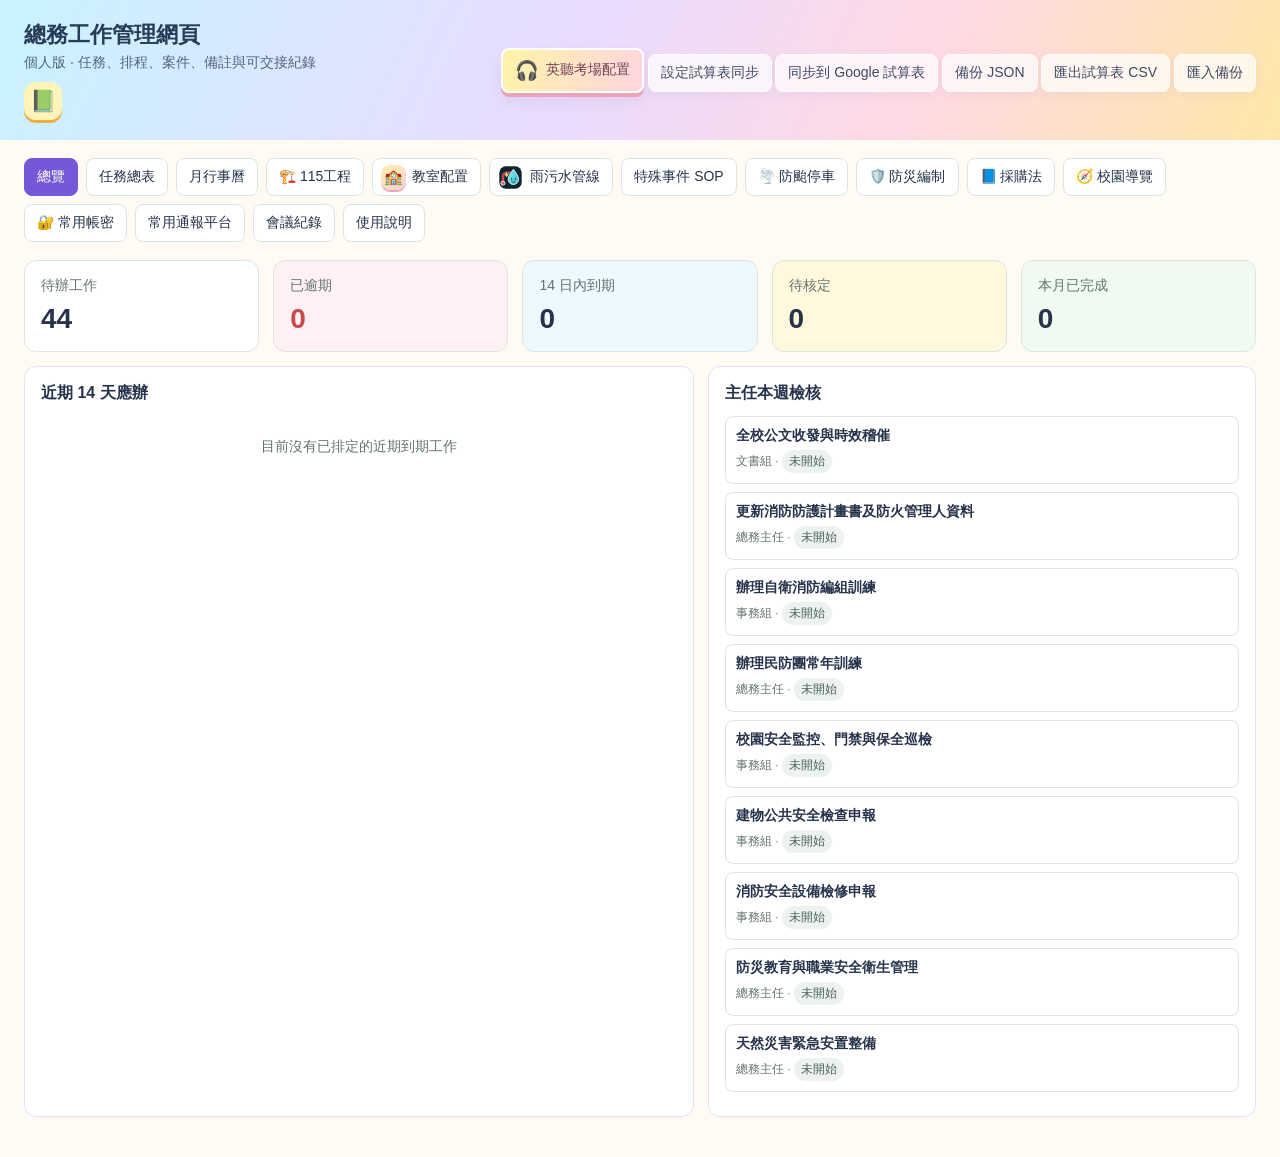
==== index.html @ 049ac720 "Add listening exam link to general affairs homepage" ====
<!doctype html>
<html lang="zh-Hant">
<head>
<meta charset="utf-8"><meta name="viewport" content="width=device-width,initial-scale=1">
<title>總務工作管理網頁</title>
<style>
:root{--ink:#17312f;--muted:#64736f;--line:#dce6e1;--paper:#f6f8f5;--card:#fff;--accent:#177d69;--accent2:#dff3eb;--red:#c84848;--amber:#b77516;--blue:#316f9d}*{box-sizing:border-box}body{margin:0;background:var(--paper);color:var(--ink);font-family:-apple-system,BlinkMacSystemFont,"Noto Sans TC","Microsoft JhengHei",sans-serif;font-size:14px}.top{background:#123b36;color:white;padding:20px max(24px,calc((100vw - 1420px)/2));display:flex;justify-content:space-between;gap:16px;align-items:center}.top h1{font-size:22px;margin:0 0 4px}.top p{margin:0;color:#b9d5ca}.sheet-link{display:inline-flex;align-items:center;justify-content:center;width:38px;height:38px;margin-top:10px;border-radius:12px;background:#dff3eb;color:#126a4e;font-size:21px;text-decoration:none;box-shadow:0 3px 0 #8fceb9;transition:transform .15s,background .15s}.sheet-link:hover{background:#fff;transform:translateY(-2px)}.sheet-link:focus-visible{outline:3px solid #ffbf69;outline-offset:3px}.tabs{max-width:1420px;margin:18px auto 0;padding:0 24px;display:flex;gap:8px;flex-wrap:wrap}.tab,.button{border:1px solid var(--line);background:white;border-radius:8px;padding:9px 12px;cursor:pointer;font:inherit;color:var(--ink)}.tab.active,.button.primary{background:var(--accent);border-color:var(--accent);color:#fff}.button.ghost{background:transparent;color:white;border-color:#7aa59a}.button.danger{color:var(--red)}main{max-width:1420px;margin:auto;padding:18px 24px 40px}.view{display:none}.view.active{display:block}.grid{display:grid;gap:14px}.metrics{grid-template-columns:repeat(5,1fr)}.metric,.panel{background:var(--card);border:1px solid var(--line);border-radius:12px;padding:16px}.metric b{font-size:28px;display:block;margin-top:8px}.muted{color:var(--muted)}.panel h2{font-size:16px;margin:0 0 12px}.two{grid-template-columns:1.1fr .9fr}.toolbar{display:flex;gap:8px;flex-wrap:wrap;margin-bottom:14px;align-items:center}.toolbar input,.toolbar select,input,select,textarea{font:inherit;border:1px solid #c8d6d0;border-radius:7px;padding:8px;background:white;color:var(--ink)}.toolbar input{min-width:220px}.toolbar .spacer{flex:1}table{width:100%;border-collapse:collapse;background:white;border:1px solid var(--line);border-radius:12px;overflow:hidden}th,td{padding:10px 9px;border-bottom:1px solid var(--line);text-align:left;vertical-align:top}th{background:#edf4f0;font-size:12px;color:#48615a;white-space:nowrap}tr:last-child td{border-bottom:0}tr:hover td{background:#fbfdfc}.click{cursor:pointer}.badge{display:inline-block;padding:3px 7px;border-radius:999px;font-size:12px;background:#edf2f0;color:#47605a;white-space:nowrap}.badge.red{background:#fdeaea;color:#a52d2d}.badge.amber{background:#fff0d7;color:#916010}.badge.green{background:#ddf4e9;color:#12674f}.badge.blue{background:#e4eff7;color:#28618b}.calendar{background:#fff;border:1px solid var(--line);border-radius:12px;overflow:hidden}.cal-head,.weekdays{display:grid;grid-template-columns:repeat(7,1fr)}.cal-head{padding:13px 16px;align-items:center;border-bottom:1px solid var(--line)}.cal-head strong{text-align:center;font-size:16px}.weekdays div{background:#edf4f0;padding:8px;text-align:center;font-size:12px;color:var(--muted)}.days{display:grid;grid-template-columns:repeat(7,1fr)}.day{min-height:112px;border-right:1px solid var(--line);border-bottom:1px solid var(--line);padding:7px}.day:nth-child(7n){border-right:0}.day.off{background:#fafcfb;color:#a5b1ad}.today .num{background:var(--accent);color:#fff}.num{width:24px;height:24px;display:inline-grid;place-items:center;border-radius:50%;font-size:12px}.event{font-size:11px;padding:3px 5px;background:#e4f4ef;border-left:3px solid var(--accent);border-radius:3px;margin-top:4px;white-space:nowrap;overflow:hidden;text-overflow:ellipsis;cursor:pointer}.event.range-middle{border-left:0;border-radius:0;margin-left:-7px;margin-right:-7px;padding-left:10px}.event.range-start{border-radius:6px 0 0 6px}.event.range-end{border-left:0;border-radius:0 6px 6px 0;margin-left:-7px;padding-left:10px}.event.range-single{border-radius:6px}.event.overdue{background:#fde9e9;border-color:var(--red)}.board{display:grid;grid-template-columns:repeat(4,1fr);gap:12px}.column{border:1px solid var(--line);background:#edf4f0;border-radius:12px;padding:10px;min-height:360px}.column h3{margin:2px 3px 10px;font-size:14px}.task-card{background:white;border:1px solid var(--line);border-radius:8px;padding:10px;margin:8px 0;cursor:pointer}.task-card b{display:block;margin-bottom:5px}.task-card small{color:var(--muted)}dialog{width:min(760px,calc(100vw - 30px));border:0;border-radius:14px;padding:0;box-shadow:0 24px 70px #123b3650}dialog::backdrop{background:#123b36}.dialog-head{padding:16px 20px;background:#123b36;color:white;display:flex;justify-content:space-between;align-items:center}.dialog-head h2{margin:0;font-size:18px}.dialog-body{padding:20px;max-height:78vh;overflow:auto}.form{display:grid;grid-template-columns:repeat(2,1fr);gap:12px}.form label{display:grid;gap:5px;color:#49625b;font-size:12px}.form label.full{grid-column:1/-1}.form textarea{min-height:72px;resize:vertical}.dialog-foot{padding:14px 20px;border-top:1px solid var(--line);display:flex;gap:8px;justify-content:flex-end}.notes{margin-top:12px}.note{border-left:3px solid var(--accent);padding:8px 10px;background:#f4faf7;margin:7px 0}.note time{font-size:11px;color:var(--muted);display:block;margin-top:3px}.empty{padding:22px;text-align:center;color:var(--muted)}.due{color:var(--red);font-weight:600}@media(max-width:900px){.metrics,.two,.board{grid-template-columns:1fr 1fr}.day{min-height:85px}.form{grid-template-columns:1fr}}@media(max-width:580px){.top{padding:16px}.metrics,.two,.board{grid-template-columns:1fr}main,.tabs{padding-left:12px;padding-right:12px}.day{min-height:66px;padding:4px}.event{font-size:9px}.toolbar input{min-width:120px}th:nth-child(3),td:nth-child(3),th:nth-child(6),td:nth-child(6){display:none}}
</style><style>
:root{--accent:#7558d8;--accent2:#ede8ff;--paper:#fffaf3;--ink:#26334b}.top{background:linear-gradient(110deg,#6b52c9,#ed6b85 58%,#ffae5d)}.tab.active,.button.primary{background:#7558d8;border-color:#7558d8}.sheet-link{background:#fff5bb;color:#9e5b00;box-shadow:0 3px 0 #f1ad44}.metric:nth-child(2){background:#fff0f3}.metric:nth-child(3){background:#edf8ff}.metric:nth-child(4){background:#fff8dd}.metric:nth-child(5){background:#effbf1}.panel{border-color:#e6ddff}.event.color-red{background:#ffe5e8;border-color:#e94f66}.event.color-blue{background:#e4f1ff;border-color:#3987d7}.event.color-green{background:#e3f8ec;border-color:#30a66a}.event.color-yellow{background:#fff5cc;border-color:#dfaa25}.platform-grid,.meeting-grid{display:grid;grid-template-columns:repeat(auto-fit,minmax(250px,1fr));gap:14px}.platform-card,.meeting-card{background:#fff;border:1px solid #e5ddfa;border-radius:14px;padding:15px;box-shadow:0 4px 12px #7458d818}.platform-card:nth-child(4n+2),.meeting-card:nth-child(4n+2){border-top:5px solid #ed6b85}.platform-card:nth-child(4n+3),.meeting-card:nth-child(4n+3){border-top:5px solid #4c9de0}.platform-card:nth-child(4n+4),.meeting-card:nth-child(4n+4){border-top:5px solid #f1ae43}.card-actions{display:flex;gap:7px;margin-top:12px}.card-actions button{padding:6px 9px}.platform-card a{color:#5d43bc;font-weight:600}
.project-summary{display:grid;grid-template-columns:repeat(3,1fr);gap:12px;margin-bottom:14px}.project-stat{background:#fff;border:1px solid #e5ddfa;border-radius:14px;padding:15px}.project-stat b{display:block;font-size:25px;margin-top:5px;color:#5d43bc}.project-grid{display:grid;grid-template-columns:repeat(2,minmax(0,1fr));gap:14px}.project-card{background:#fff;border:1px solid #e5ddfa;border-radius:16px;padding:18px;box-shadow:0 6px 18px #7458d816}.project-card.classroom{border-top:6px solid #7558d8}.project-card.windows{border-top:6px solid #4c9de0}.project-card h2{margin:8px 0 4px;font-size:21px}.project-meta{display:grid;grid-template-columns:repeat(2,1fr);gap:9px;margin:15px 0}.project-meta div{background:#f8f6fe;border-radius:10px;padding:10px}.project-meta small{display:block;color:var(--muted);margin-bottom:4px}.work-groups{display:grid;grid-template-columns:repeat(3,1fr);gap:9px}.work-group{border:1px solid #ebe5fa;border-radius:11px;padding:11px}.work-group h3{font-size:14px;margin:0 0 7px}.work-group ul{margin:0;padding-left:18px}.work-group li{line-height:1.55;margin:3px 0}.project-note{margin-top:13px;padding:10px 12px;border-radius:9px;background:#fff8dd;color:#69551c}.source-note{margin-top:14px;font-size:12px;color:var(--muted)}@media(max-width:1000px){.project-grid{grid-template-columns:1fr}.work-groups{grid-template-columns:repeat(2,1fr)}}@media(max-width:580px){.project-summary,.project-meta,.work-groups{grid-template-columns:1fr}}
</style><style>
.incident-hero{background:linear-gradient(135deg,#32246c,#7558d8 55%,#ed6b85);color:#fff;border-radius:18px;padding:22px;margin-bottom:16px;display:grid;grid-template-columns:1.3fr .7fr;gap:18px;box-shadow:0 12px 30px #5d43bc28}.incident-hero h2{font-size:25px;margin:7px 0}.incident-hero p{color:#f0ecff;line-height:1.7;margin:0}.hero-status{background:#ffffff18;border:1px solid #ffffff30;border-radius:14px;padding:15px}.hero-status b{font-size:18px;display:block;margin:5px 0 8px}.eyebrow{font-size:12px;font-weight:700;letter-spacing:.08em;color:#dfd7ff}.incident-layout{display:grid;grid-template-columns:minmax(0,1.5fr) minmax(270px,.5fr);gap:14px}.incident-card,.sop-card{background:#fff;border:1px solid #e5ddfa;border-radius:14px;padding:17px;box-shadow:0 4px 12px #7458d812}.incident-card h3,.sop-card h3{margin:0 0 10px;font-size:16px}.incident-card p,.incident-card li,.sop-card p,.sop-card li{line-height:1.7}.fact-note{background:#fff8dd;border-left:4px solid #f1ae43;padding:11px 13px;border-radius:8px;margin:12px 0}.timeline{position:relative;margin:10px 0 0;padding-left:38px}.timeline:before{content:"";position:absolute;left:15px;top:10px;bottom:14px;width:2px;background:#d9d0fb}.timeline-step{position:relative;padding:0 0 18px}.timeline-step:last-child{padding-bottom:0}.timeline-icon{position:absolute;left:-38px;top:0;width:31px;height:31px;border-radius:50%;display:grid;place-items:center;background:#ede8ff;border:2px solid #fff;box-shadow:0 0 0 2px #b8a8ed;font-size:15px}.timeline-step b{display:block;margin-bottom:3px}.timeline-step small{color:var(--muted);line-height:1.55;display:block}.sop-grid{display:grid;grid-template-columns:repeat(4,1fr);gap:10px}.sop-step{border:1px solid #e7e0fb;border-radius:12px;padding:13px;background:#fdfcff;min-height:150px}.sop-step .step-no{display:inline-grid;place-items:center;width:27px;height:27px;border-radius:9px;background:#7558d8;color:#fff;font-weight:700;margin-bottom:8px}.sop-step b{display:block;margin-bottom:6px}.sop-step p{font-size:12px;color:var(--muted);margin:0}.check-grid{display:grid;grid-template-columns:repeat(2,1fr);gap:8px 18px;padding:0;list-style:none}.check-grid li:before{content:"✓";display:inline-grid;place-items:center;width:20px;height:20px;margin-right:7px;border-radius:6px;background:#e3f8ec;color:#1c8752;font-weight:700}.incident-list{display:grid;gap:10px}.incident-item{border:1px solid #e7e0fb;border-radius:12px;padding:13px;background:#fff;cursor:pointer}.incident-item:hover{border-color:#9d8cdb;background:#fdfcff}.incident-item.active{border-color:#7558d8;box-shadow:0 0 0 2px #ede8ff}.incident-item b{display:block;margin-bottom:5px}.case-toolbar{display:flex;gap:8px;align-items:center;flex-wrap:wrap;margin-bottom:14px}.source-links a{color:#5d43bc}.phase-strip{display:grid;grid-template-columns:repeat(4,1fr);gap:8px;margin-top:11px}.phase{padding:10px;border-radius:10px;background:#f6f2ff;text-align:center;font-size:12px}.phase b{display:block;font-size:14px;color:#5d43bc;margin-bottom:3px}@media(max-width:1000px){.sop-grid{grid-template-columns:repeat(2,1fr)}.incident-layout,.incident-hero{grid-template-columns:1fr}}@media(max-width:580px){.sop-grid,.check-grid,.phase-strip{grid-template-columns:1fr}.incident-hero{padding:17px}.incident-hero h2{font-size:21px}}
.embed-shell{background:#fff;border:1px solid #e5ddfa;border-radius:16px;overflow:hidden;box-shadow:0 8px 24px #7458d816}.embed-head{display:flex;gap:14px;align-items:center;padding:15px 17px;border-bottom:1px solid #e9e3f8;background:linear-gradient(100deg,#f7f3ff,#fff9ef)}.embed-icon{width:44px;height:44px;display:grid;place-items:center;border-radius:13px;background:#7558d8;color:#fff;font-size:23px;flex:none}.embed-head h2{margin:0 0 3px;font-size:18px}.embed-head p{margin:0;color:var(--muted)}.embed-head .button{margin-left:auto;white-space:nowrap;text-decoration:none}.embed-frame{display:block;width:100%;height:calc(100vh - 235px);min-height:650px;border:0;background:#fff}@media(max-width:580px){.embed-head{align-items:flex-start;flex-wrap:wrap}.embed-head .button{margin-left:58px}.embed-frame{height:calc(100vh - 270px);min-height:560px}}
.vault-shell{max-width:1080px;margin:auto}.vault-lock{background:linear-gradient(135deg,#332566,#7558d8);color:#fff;border-radius:18px;padding:28px;display:grid;grid-template-columns:1fr minmax(280px,.65fr);gap:24px;align-items:center;box-shadow:0 14px 35px #4d369b32}.vault-lock h2{font-size:25px;margin:7px 0}.vault-lock p{color:#e9e3ff;line-height:1.7}.unlock-box{background:#fff;color:var(--ink);border-radius:14px;padding:18px}.unlock-box label{display:grid;gap:7px;font-size:12px;color:var(--muted)}.unlock-box input{font-size:18px;letter-spacing:.12em;width:100%}.unlock-box .button{width:100%;margin-top:10px}.vault-note{font-size:12px;margin:10px 0 0!important;color:#dcd4ff!important}.vault-toolbar{display:flex;gap:9px;align-items:center;flex-wrap:wrap;margin-bottom:14px}.vault-toolbar input,.vault-toolbar select{min-width:210px}.vault-grid{display:grid;grid-template-columns:repeat(2,minmax(0,1fr));gap:13px}.vault-card{background:#fff;border:1px solid #e5ddfa;border-radius:14px;padding:15px;box-shadow:0 4px 12px #7458d812}.vault-card h3{font-size:16px;margin:0 0 5px}.vault-card>a{color:#5d43bc;font-weight:600;text-decoration:none}.vault-account{margin-top:11px;padding:11px;border-radius:10px;background:#f8f6fe}.vault-account-label{font-size:11px;color:var(--muted);font-weight:700;margin-bottom:6px}.secret-row{display:grid;grid-template-columns:66px 1fr auto auto;gap:6px;align-items:center;margin-top:6px}.secret-row span{font-size:12px;color:var(--muted)}.secret-row input{min-width:0;width:100%;font-family:ui-monospace,SFMono-Regular,Menlo,monospace;background:#fff}.secret-row button{padding:7px 8px}.vault-card .note{margin:10px 0 0;font-size:12px}.vault-empty{grid-column:1/-1;padding:28px;text-align:center;color:var(--muted)}@media(max-width:760px){.vault-lock,.vault-grid{grid-template-columns:1fr}.secret-row{grid-template-columns:56px 1fr auto}.secret-row .copy-secret{grid-column:2/-1}.vault-toolbar input,.vault-toolbar select{min-width:0;flex:1}}
.top{background:linear-gradient(115deg,#c8f3ff,#eadcff 45%,#ffd9e3 72%,#ffe7a8);color:#283b57}.top p{color:#52647c}.button.ghost{background:#ffffffb8;color:#3e4964;border-color:#fff;box-shadow:0 3px 10px #8b7bb21a}.button.ghost:hover{background:#fff}.tab[data-view="typhoonParking"].active{background:linear-gradient(105deg,#24b8cb,#5bbf85,#ff9d5c);border-color:transparent;color:#fff;box-shadow:0 5px 14px #33a7a72b}.tab[data-view="disasterResponse"].active{background:linear-gradient(105deg,#ff7338,#d92f45);border-color:transparent;color:#fff;box-shadow:0 5px 14px #d92f4530}
.typhoon-page{--sky:#28b8d1;--mint:#55c790;--coral:#ff826b;--sun:#ffc95b;--violet:#9b82e8}.typhoon-hero{position:relative;overflow:hidden;background:linear-gradient(125deg,#dff8ff,#e8fff1 48%,#fff2c7);color:#29405d;border:1px solid #bfe7ee;border-radius:22px;padding:26px;display:grid;grid-template-columns:minmax(0,1.2fr) minmax(300px,.8fr);gap:20px;box-shadow:0 12px 28px #43a9bd1f}.typhoon-hero:after{content:"";position:absolute;width:190px;height:190px;border-radius:50%;right:-60px;top:-95px;background:#ffb4c66b}.typhoon-hero h2{font-size:28px;margin:7px 0;color:#24506c}.typhoon-hero p{line-height:1.75;margin:0;color:#4e6475}.typhoon-hero .eyebrow{color:#16889c}.deadline-box{position:relative;z-index:1;background:#fff;border:2px solid #fff;outline:1px solid #f6d276;border-radius:17px;padding:17px;box-shadow:0 8px 20px #e6a44024}.deadline-label{display:inline-block;background:#fff0b8;color:#9a6500;padding:4px 9px;border-radius:999px;font-size:12px;font-weight:800}.deadline-box strong{display:block;font-size:24px;margin:8px 0;color:#e75f4d}.deadline-box small{display:block;line-height:1.6;color:#657083}.typhoon-time-grid,.typhoon-resource-grid{display:grid;grid-template-columns:repeat(2,minmax(0,1fr));gap:13px;margin-top:14px}.typhoon-time,.typhoon-resource{background:#fff;border:1px solid #dce9ef;border-radius:16px;padding:17px;box-shadow:0 6px 16px #72839b14}.typhoon-time.open{background:linear-gradient(145deg,#e7faff,#f8feff);border-top:6px solid var(--sky)}.typhoon-time.urgent{background:linear-gradient(145deg,#fff2ed,#fffaf2);border-top:6px solid var(--coral)}.typhoon-time h3,.typhoon-resource h3{margin:0 0 7px;font-size:16px}.typhoon-time p,.typhoon-resource p{margin:0;color:#637083;line-height:1.68}.typhoon-time.open b{color:#087f97}.typhoon-time.urgent b{color:#cb503e}.typhoon-sop-card{margin-top:14px;border-color:#d7e8ee;background:linear-gradient(180deg,#fff,#fcfbff)}.typhoon-sop-grid{display:grid;grid-template-columns:repeat(5,minmax(0,1fr));gap:10px}.typhoon-step{border:1px solid #e1e8ed;border-radius:15px;padding:14px;min-height:192px;box-shadow:0 4px 12px #71879b0e}.typhoon-step:nth-child(1){background:#e9faff}.typhoon-step:nth-child(2){background:#eafff1}.typhoon-step:nth-child(3){background:#fff8d9}.typhoon-step:nth-child(4){background:#fff0f3}.typhoon-step:nth-child(5){background:#f2eeff}.typhoon-step .step-no{display:inline-grid;place-items:center;width:31px;height:31px;border-radius:10px;color:#fff;font-weight:800;margin-bottom:9px}.typhoon-step:nth-child(1) .step-no{background:var(--sky)}.typhoon-step:nth-child(2) .step-no{background:var(--mint)}.typhoon-step:nth-child(3) .step-no{background:#e4a62d}.typhoon-step:nth-child(4) .step-no{background:var(--coral)}.typhoon-step:nth-child(5) .step-no{background:var(--violet)}.typhoon-step b{display:block;margin-bottom:6px;color:#34435b}.typhoon-step p{font-size:12px;line-height:1.65;color:#687487;margin:0}.risk-callout{background:linear-gradient(100deg,#fff7cc,#fff0dc);border:1px solid #efd491;border-left:6px solid var(--sun);border-radius:14px;padding:15px 17px;line-height:1.7;margin-top:14px;color:#5d4e2e}.typhoon-resource:first-child{background:#eefaff;border-color:#c9e9f1}.typhoon-resource:last-child{background:#effcf4;border-color:#ccebd8}.typhoon-resource{display:flex;gap:13px;align-items:flex-start}.resource-icon{width:44px;height:44px;display:grid;place-items:center;border-radius:13px;background:#fff;font-size:23px;flex:none;box-shadow:0 3px 10px #6c87941a}.typhoon-resource a{display:inline-block;margin-top:10px;color:#167e8c;font-weight:800;text-decoration:none}.typhoon-resource:last-child a{color:#258153}.typhoon-resource a:hover{text-decoration:underline;transform:translateY(-1px)}@media(max-width:1100px){.typhoon-sop-grid{grid-template-columns:repeat(3,1fr)}.typhoon-hero{grid-template-columns:1fr}}@media(max-width:760px){.typhoon-sop-grid{grid-template-columns:repeat(2,1fr)}}@media(max-width:580px){.typhoon-time-grid,.typhoon-resource-grid,.typhoon-sop-grid{grid-template-columns:1fr}.typhoon-hero{padding:18px}.typhoon-hero h2{font-size:23px}.deadline-box strong{font-size:21px}.typhoon-step{min-height:0}}
</style><style>
.classroom-tab{display:inline-flex;align-items:center;gap:5px}.tab-icon{display:inline-grid;place-items:center;width:25px;height:25px;margin:-4px 1px -4px -4px;border-radius:9px;background:linear-gradient(145deg,#fff2a9,#ffc9dc);box-shadow:0 2px 0 #e9a9bc;font-size:15px}.tab.classroom-tab.active{background:linear-gradient(110deg,#6a59d8,#ec7290);border-color:transparent;color:#fff;box-shadow:0 5px 14px #9c5baf30}.classroom-head{background:linear-gradient(105deg,#eef3ff,#fff3f7 58%,#fff8d8)}.classroom-icon{position:relative;background:linear-gradient(145deg,#705edb,#ee7492);box-shadow:0 4px 0 #5b4ab9,0 8px 16px #7658d82b;font-size:24px;transform:rotate(-2deg)}.classroom-icon i{position:absolute;right:-5px;top:-7px;display:grid;place-items:center;width:18px;height:18px;border-radius:50%;background:#ffcf58;color:#e4516b;border:2px solid #fff;font-size:9px;font-style:normal}.classroom-open{background:linear-gradient(105deg,#705edb,#ee7492)!important;border:0!important}.classroom-shell{border-color:#ddcff8;box-shadow:0 10px 28px #7658d820}.pipeline-tab{display:inline-flex;align-items:center;gap:6px}.pipeline-tab img{width:25px;height:25px;margin:-4px 1px -4px -4px}.tab.pipeline-tab.active{background:linear-gradient(110deg,#163c4d,#34bac5 58%,#b94a56);border-color:transparent;color:#fff;box-shadow:0 5px 14px #23879535}.pipeline-shell{border-color:#a8dce1;box-shadow:0 10px 28px #257e8e20}.pipeline-head{background:linear-gradient(105deg,#e8fbfc,#f7fbff 58%,#fff0f2)}.pipeline-icon{background:#102430;padding:4px}.pipeline-icon img{display:block;width:100%;height:100%}.pipeline-open{background:linear-gradient(105deg,#1c8792,#b94a56)!important;border:0!important}
</style><style>
.listening-link{display:inline-flex;align-items:center;gap:7px;background:linear-gradient(105deg,#fff4a8,#ffd5df);color:#70405a;border:2px solid #fff;text-decoration:none;box-shadow:0 4px 0 #e9a5b6,0 8px 16px #9b759526;transition:transform .15s,box-shadow .15s}.listening-link:hover{transform:translateY(-2px);box-shadow:0 6px 0 #e9a5b6,0 11px 20px #9b75952e}.listening-link span{font-size:19px}
</style></head>
<body>
<header class="top"><div><h1>總務工作管理網頁</h1><p>個人版 · 任務、排程、案件、備註與可交接紀錄</p><a class="sheet-link" href="https://docs.google.com/spreadsheets/d/1DAQNZlOEwjr8OfYvhQ9pFFHYXQnb-mFBWY8OjrebS3k/edit?usp=sharing" target="_blank" rel="noopener noreferrer" title="開啟 Google 試算表記錄" aria-label="開啟 Google 試算表記錄">📗</a></div><div><a class="button listening-link" href="./english-listening-exam/" title="開啟英聽考場配置工作台"><span aria-hidden="true">🎧</span> 英聽考場配置</a> <button class="button ghost" id="gasSettings">設定試算表同步</button> <button class="button ghost" id="gasSync">同步到 Google 試算表</button> <button class="button ghost" id="exportJson">備份 JSON</button> <button class="button ghost" id="exportCsv">匯出試算表 CSV</button> <button class="button ghost" id="importBtn">匯入備份</button><input id="importFile" type="file" accept="application/json" hidden></div></header>
<nav class="tabs"><button class="tab active" data-view="dashboard">總覽</button><button class="tab" data-view="tasks">任務總表</button><button class="tab" data-view="calendar">月行事曆</button><button class="tab" data-view="projects">🏗️ 115工程</button><button class="tab classroom-tab" data-view="classroomMap"><span class="tab-icon" aria-hidden="true">🏫</span> 教室配置</button><button class="tab pipeline-tab" data-view="waterPipeline"><img src="./water-pipeline/logo.svg" alt="">雨污水管線</button><button class="tab" data-view="incidents">特殊事件 SOP</button><button class="tab" data-view="typhoonParking">🌪️ 防颱停車</button><button class="tab" data-view="disasterResponse">🛡️ 防災編制</button><button class="tab" data-view="procurementLaw">📘 採購法</button><button class="tab" data-view="campusTour">🧭 校園導覽</button><button class="tab" data-view="vault">🔐 常用帳密</button><button class="tab" data-view="platforms">常用通報平台</button><button class="tab" data-view="meetings">會議紀錄</button><button class="tab" data-view="guide">使用說明</button></nav>
<main>
<section class="view active" id="dashboard"><div class="grid metrics" id="metrics"></div><div class="grid two" style="margin-top:14px"><article class="panel"><h2>近期 14 天應辦</h2><div id="upcoming"></div></article><article class="panel"><h2>主任本週檢核</h2><div id="weeklyCheck"></div></article></div></section>
<section class="view" id="tasks"><div class="toolbar"><input id="search" placeholder="搜尋任務、備註或主責人"><select id="categoryFilter"></select><select id="statusFilter"></select><select id="ownerFilter"></select><span class="spacer"></span><button class="button primary" id="newTask">＋ 新增工作</button></div><div style="overflow:auto"><table><thead><tr><th>工作／案件</th><th>類別</th><th>主責</th><th>期限</th><th>狀態</th><th>頻率</th><th>風險／備註</th></tr></thead><tbody id="taskRows"></tbody></table></div></section>
<section class="view" id="calendar"><div class="toolbar"><button class="button" id="prevMonth">←</button><strong id="monthTitle"></strong><button class="button" id="nextMonth">→</button><span class="spacer"></span><button class="button" id="todayMonth">本月</button></div><div class="calendar"><div class="weekdays"><div>日</div><div>一</div><div>二</div><div>三</div><div>四</div><div>五</div><div>六</div></div><div class="days" id="calendarDays"></div></div></section>
<section class="view" id="projects">
  <div class="case-toolbar"><div><h2 style="margin:0">115年度教室改善工程</h2><span class="muted">普通教室環境改善與教室門窗改善工程之期程、範圍、工項及經費摘要。</span></div><span class="spacer"></span><span class="badge amber">資料更新：115年8月20日</span></div>
  <div class="project-summary">
    <div class="project-stat"><span class="muted">兩案總經費</span><b>13,850,531 元</b></div>
    <div class="project-stat"><span class="muted">普通教室改善</span><b>26 間</b><small>高一、高二各13間</small></div>
    <div class="project-stat"><span class="muted">門窗改善範圍</span><b>3 棟</b><small>立志、向陽、勤學樓</small></div>
  </div>
  <div class="project-grid">
    <article class="project-card classroom">
      <span class="badge amber">施工中</span><h2>普通教室環境改善工程</h2><p class="muted">改善收納、教室壁面與學習環境，預計115年10月14日完工。</p>
      <div class="project-meta"><div><small>施作年級／棟別</small><b>高一立志樓13間<br>高二向陽樓13間</b></div><div><small>核定總經費</small><b>9,350,531 元</b></div><div><small>經費核定</small><b>115年5月6日</b></div><div><small>預計完工</small><b>115年10月14日</b></div></div>
      <div class="work-groups">
        <div class="work-group"><h3>🧹 拆除／移除</h3><ul><li>原有BYOD鐵櫃</li><li>前方右側舊置物櫃</li><li>木製布面布告欄</li><li>桶餐區舊式木桌</li></ul></div>
        <div class="work-group"><h3>✨ 更新／新設</h3><ul><li>前後方置物櫃</li><li>加大掃具櫃及通風櫃門</li><li>可上鎖手機／物品抽屜櫃</li><li>磁吸式黑板</li><li>窗邊桶餐桌</li><li>防焰遮光窗簾</li></ul></div>
        <div class="work-group"><h3>🛠️ 修繕／整理</h3><ul><li>教室全室粉刷</li><li>牆面裂縫修補</li><li>滲水及壁癌修繕</li><li>牆面線路整理</li></ul></div>
      </div>
      <div class="project-note"><b>經費組成：</b>施工費8,644,010元、委託技術服務費533,641元、工程管理費172,880元。</div>
    </article>
    <article class="project-card windows">
      <span class="badge amber">施工中</span><h2>教室門窗改善工程</h2><p class="muted">辦理教室門窗拆除與更新，預計115年8月30日完工。</p>
      <div class="project-meta"><div><small>施作棟別</small><b>立志樓、向陽樓、勤學樓</b></div><div><small>工程總預算</small><b>4,500,000 元</b></div><div><small>預定開工</small><b>115年7月13日</b></div><div><small>預計完工</small><b>115年8月30日</b></div></div>
      <div class="work-groups">
        <div class="work-group"><h3>🧹 拆除工程</h3><ul><li>既有老舊教室門窗</li><li>相關拆除及廢棄物清運</li><li>施工區域假設及安全防護</li></ul></div>
        <div class="work-group"><h3>🚪 門窗更新</h3><ul><li>更新教室門窗</li><li>門把採水平式無障礙設計</li><li>每樘新門提供3把鑰匙</li><li>備品：不鏽鋼水平把手附鎖20組</li></ul></div>
        <div class="work-group"><h3>📅 分區順序</h3><ul><li>原規劃：立志樓</li><li>其次：向陽樓</li><li>最後：勤學樓</li><li>配合上課使用彈性調整</li></ul></div>
      </div>
      <div class="project-note"><b>經費組成：</b>直接工程費4,144,669元、空污費10,455元、工程管理費83,103元、委託設計監造費261,773元。</div>
    </article>
  </div>
  <p class="source-note">資料依普通教室環境改善申請書及核定函、教室門窗施工預算書、115年6月15日施工前協調會紀錄，以及115年8月19日開學工程說明整理。實際進度如有變更，應以最新施工會議及履約紀錄為準。</p>
</section>
<section class="view" id="incidents">
  <div class="case-toolbar"><div><h2 style="margin:0">特殊事件紀錄與處理 SOP</h2><span class="muted">把臨時事件的事實、處置、結果、證據與後續改善留成可交接的校務記憶。</span></div><span class="spacer"></span><button class="button primary" id="newIncident">＋ 新增事件紀錄</button></div>
  <div class="incident-hero"><div><span class="eyebrow">本次重點案例 · 風災／高壓供電</span><h2>白海豚風災後校園停電處理</h2><p>緊急處置已恢復校園供電；短期修復與長期改善分開管理，後續以高壓設備整體更新、設備交期及跨年度經費安排為主軸。</p></div><div class="hero-status"><span>目前狀態</span><b>🟢 已復電 · 🟠 汰換案規劃中</b><small>紀錄依錄音整理；實際發生日期、時間、故障點與廠商資料，應依簽辦、工作報告及檢測紀錄補正。</small></div></div>
  <div class="incident-layout"><div id="incidentDetail"></div><aside><article class="incident-card"><h3>📚 案例庫</h3><div class="incident-list" id="incidentList"></div></article><article class="incident-card" style="margin-top:14px"><h3>🧭 紀錄原則</h3><ol style="padding-left:20px;margin-bottom:0"><li>只寫可由紀錄或佐證確認的事實。</li><li>每一步都留下時間、人員、決定與結果。</li><li>緊急復原與永久改善分開追蹤。</li><li>結案前補齊圖說、照片、檢測、聯繫及驗收資料。</li></ol></article></aside></div>
  <article class="sop-card" style="margin-top:14px"><h3>⚡ 臨時事件通用處理 SOP</h3><p class="muted">高壓設備僅能由合格專業人員操作；現場安全與人員管制優先於復電速度。</p><div class="sop-grid">
    <div class="sop-step"><span class="step-no">1</span><b>🚨 接報與安全隔離</b><p>記錄時間、通報人、影響範圍；封鎖危險區、禁止自行碰觸設備，必要時啟動疏散與校安通報。</p></div>
    <div class="sop-step"><span class="step-no">2</span><b>📣 啟動指揮與通知</b><p>由單一窗口統籌，通知校長、總務處、電氣負責人、維護廠商；涉及外線或送電時聯繫臺電。</p></div>
    <div class="sop-step"><span class="step-no">3</span><b>🔎 專業檢測與判斷</b><p>確認故障區段、可能原因及可否局部隔離；保存量測值、警報、照片、單線圖與專業判斷。</p></div>
    <div class="sop-step"><span class="step-no">4</span><b>🛠️ 緊急處置</b><p>由合格人員執行隔離、搶修或替代供電；記錄操作順序、使用材料、風險與核准決定。</p></div>
    <div class="sop-step"><span class="step-no">5</span><b>✅ 復電驗證</b><p>分區送電並確認電壓、負載、異音、異味及設備溫度；通知各單位確認關鍵設備恢復。</p></div>
    <div class="sop-step"><span class="step-no">6</span><b>🧾 行政與採購</b><p>補齊緊急處理依據、估價、簽辦與核銷；永久改善案確認採購屬性、規格、工期與決標方式。</p></div>
    <div class="sop-step"><span class="step-no">7</span><b>📂 結果與證據歸檔</b><p>記錄停電及復電時間、影響、處置結果、費用、廠商、照片、測試報告、會議決議及對外說明。</p></div>
    <div class="sop-step"><span class="step-no">8</span><b>🔁 改善與追蹤結案</b><p>建立永久改善任務、期限與主責；更新單線圖、設備清冊、聯絡網及本 SOP，驗收後才正式結案。</p></div>
  </div></article>
  <article class="sop-card" style="margin-top:14px"><h3>📎 每案必留資料</h3><ul class="check-grid"><li>接報、停電與復電時間</li><li>影響區域與教學／行政影響</li><li>現場安全管制及通報對象</li><li>檢測數值、故障判斷與照片</li><li>每次處置的執行人與核准人</li><li>廠商聯繫、估價、工單及費用</li><li>復電測試與使用單位確認</li><li>後續改善案、期限及結案證據</li></ul></article>
</section>
<section class="view typhoon-page" id="typhoonParking">
  <div class="typhoon-hero"><div><span class="eyebrow">☀️ 臺北市校園防颱作業</span><h2>🌪️ 颱風期間校園開放停車 SOP</h2><p>依「臺北市各級學校颱風來襲期間校園開放停車注意事項」整理，供校內事前準備、車輛登記、巡查、離場查核與逾時處理使用。</p></div><div class="deadline-box"><span class="deadline-label">車主最重要提醒</span><strong>平日 07:00／假日 08:00 前取車</strong><small>應於恢復上班上課日上午 7 時前駛離；如逢假日延至上午 8 時。逾時未駛離者，學校得依規定通報強制拖吊。</small></div></div>
  <div class="typhoon-time-grid"><article class="typhoon-time open"><h3>🟢 校園開放時點</h3><p>自臺北市發布<b>停止上班上課</b>起；或學校停止上課期間，自本市疏散（水）門開始關閉<b>一小時前</b>起開放。實際時間、地點及動線依學校現場公告。</p></article><article class="typhoon-time urgent"><h3>🔴 停放截止與逾時</h3><p>開放至<b>恢復上班上課日上午 7 時</b>止（如逢假日延至上午 8 時）。車主應在期限前駛離；逾時未履行者，通報臺北市政府警察局交通警察大隊強制拖吊。</p></article></div>
  <article class="sop-card typhoon-sop-card"><h3>🧭 校方五階段作業流程</h3><p class="muted">開放前完成分工與場地準備，開放期間依登記表管理，結束時完成離場查核。</p><div class="typhoon-sop-grid">
    <div class="typhoon-step"><span class="step-no">1</span><b>📋 開放前準備</b><p>確認開放時間、停放區域與車位；規劃進出動線、指引及校門標示。預防停電，電動門預先開放，並安排警衛或保全巡邏。</p></div>
    <div class="typhoon-step"><span class="step-no">2</span><b>🚗 進場引導與登記</b><p>引導車輛依動線進入指定位置。登記車主姓名、電話、緊急聯絡人、車牌、車種與顏色、進場時間，確認電話可即時接聽。</p></div>
    <div class="typhoon-step"><span class="step-no">3</span><b>🛡️ 開放期間管理</b><p>警衛或保全依分工巡邏，維持校門、消防與緊急通道暢通。遇緊急情況，依登記資料聯絡車主或可代為移車者。</p></div>
    <div class="typhoon-step"><span class="step-no">4</span><b>🕑 取車與離場查核</b><p>再次提醒車主於平日 7 時、假日 8 時前離場。車輛駛離時，登記實際離場時間，並由校方人員於查核欄註記時間及姓名。</p></div>
    <div class="typhoon-step"><span class="step-no">5</span><b>🚛 結束與逾時處理</b><p>清點未離場車輛，先依登記資料聯絡；逾時未駛離者，依規定通報交通警察大隊強制拖吊。完成場地復原、門禁恢復與記錄彙整。</p></div>
  </div></article>
  <div class="risk-callout"><b>⚠️ 停車人請注意：</b>學校僅提供停車場地，車主應自行評估颱風、停電、掉落物及低漥淹水等風險。如有車輛損毀或因低漥淹水受損，學校不負車輛保管或毀損責任；請留下可即時聯絡的電話並保持暢通。</div>
  <div class="typhoon-resource-grid"><article class="typhoon-resource"><span class="resource-icon">📄</span><div><h3>法源及作業依據</h3><p>臺北市各級學校颱風來襲期間校園開放停車注意事項（PDF）</p><a href="https://www-ws.gov.taipei/Download.ashx?u=LzAwMS9VcGxvYWQvMzQyL3JlbGZpbGUvMzY5NjcvNzA3ODQxNi9kZTU0NzI4My0zNjA1LTQ5ZWEtODQ0NC0wM2IyNzU0OWJkYTUucGRm&amp;n=6Ie65YyX5biC5ZCE57Sa5a245qCh6aKx6aKo5L6G6KWy5pyf6ZaT5qCh5ZyS6ZaL5pS%2B5YGc6LuK5rOo5oSP5LqL6aCFLnBkZg%3D%3D&amp;icon=.pdf" target="_blank" rel="noopener noreferrer">開啟臺北市原始文件 ↗</a></div></article><article class="typhoon-resource"><span class="resource-icon">📝</span><div><h3>車主聯絡登記表</h3><p>颱風期間校園開放停車－車主聯絡登記表（DOCX／Google 文件）</p><a href="https://docs.google.com/document/d/1WFEv5zVfjurTNfjn9K_CIIuCpkndWvmD/edit?usp=sharing&amp;ouid=104546515696060670125&amp;rtpof=true&amp;sd=true" target="_blank" rel="noopener noreferrer">開啟、列印或下載登記表 ↗</a></div></article></div>
</section>
<section class="view" id="disasterResponse"><div class="embed-shell"><div class="embed-head"><span class="embed-icon" style="background:linear-gradient(135deg,#ff7338,#d92f45)">🛡️</span><div><h2>陽明高中 115學年度防災應變任務查詢</h2><p>快速查詢防災編組、人員任務與應變分工，供平時整備及災害應變使用。</p></div><a class="button primary" href="https://btosichen.github.io/yamsh-disaster-response/" target="_blank" rel="noopener noreferrer">另開完整頁面 ↗</a></div><iframe class="embed-frame" src="https://btosichen.github.io/yamsh-disaster-response/" title="陽明高中115學年度防災應變任務查詢" loading="lazy" referrerpolicy="strict-origin-when-cross-origin"></iframe></div></section>
<section class="view" id="procurementLaw"><div class="embed-shell"><div class="embed-head"><span class="embed-icon">📘</span><div><h2>初級採購法自學闖關站</h2><p>在總務工作日誌內直接查閱採購法重點、筆記與練習。</p></div><a class="button primary" href="https://btosichen.github.io/code_artifact_2026/code_artifact_2026.html" target="_blank" rel="noopener">另開完整頁面 ↗</a></div><iframe class="embed-frame" src="https://btosichen.github.io/code_artifact_2026/code_artifact_2026.html" title="初級採購法自學闖關站" loading="lazy" referrerpolicy="strict-origin-when-cross-origin"></iframe></div></section>
<section class="view" id="campusTour"><div class="embed-shell"><div class="embed-head"><span class="embed-icon">🧭</span><div><h2>YM Campus GO｜陽明智慧校園導覽</h2><p>在總務工作日誌內快速開啟校園空間與路線導覽。</p></div><a class="button primary" href="https://btosichen.github.io/ym-campus-go/" target="_blank" rel="noopener">另開完整頁面 ↗</a></div><iframe class="embed-frame" src="https://btosichen.github.io/ym-campus-go/" title="陽明智慧校園導覽" loading="lazy" referrerpolicy="strict-origin-when-cross-origin" allow="geolocation"></iframe></div></section>
<section class="view" id="classroomMap"><div class="embed-shell classroom-shell"><div class="embed-head classroom-head"><span class="embed-icon classroom-icon" aria-hidden="true">🏫<i>♥</i></span><div><h2>陽明高中教室配置平台</h2><p>依樓層查看班級左右位置，並編輯年度教室、人數、桌椅與工程狀態。</p></div><a class="button primary classroom-open" href="./classroom-map/" target="_blank" rel="noopener">另開完整頁面 ↗</a></div><iframe class="embed-frame" src="./classroom-map/" title="陽明高中教室配置平台" loading="lazy"></iframe></div></section>
<section class="view" id="waterPipeline"><div class="embed-shell pipeline-shell"><div class="embed-head pipeline-head"><span class="embed-icon pipeline-icon" aria-hidden="true"><img src="./water-pipeline/logo.svg" alt=""></span><div><h2>陽明高中雨污水管線查詢</h2><p>放大、拖曳並分層檢視校區污水與雨水管線，供總務查修定位使用。</p></div><a class="button primary pipeline-open" href="./water-pipeline/" target="_blank" rel="noopener">另開完整頁面 ↗</a></div><iframe class="embed-frame" src="./water-pipeline/" title="陽明高中雨污水管線查詢" loading="lazy"></iframe></div></section>
<section class="view" id="vault"><div class="vault-shell"><div id="vaultLocked" class="vault-lock"><div><span class="eyebrow">Encrypted credential vault</span><h2>🔐 總務常用帳密</h2><p>帳密資料以 AES‑GCM 加密保存。解鎖與解密只在目前這台裝置的瀏覽器內完成，不會把管理密碼送到其他網站。</p><p class="vault-note">離開座位前請按「立即鎖定」。解鎖後 5 分鐘會自動鎖定。</p></div><form class="unlock-box" id="vaultUnlockForm"><label>管理密碼<input id="vaultPassword" type="password" inputmode="numeric" autocomplete="current-password" required aria-describedby="vaultError"></label><button class="button primary" type="submit">解鎖帳密</button><p id="vaultError" class="due" role="alert" aria-live="polite"></p></form></div><div id="vaultUnlocked" hidden><div class="vault-toolbar"><input id="vaultSearch" placeholder="搜尋系統、帳號或備註" aria-label="搜尋常用帳密"><select id="vaultCategory" aria-label="依類別篩選"><option value="">全部類別</option></select><span class="spacer"></span><span class="muted" id="vaultCount"></span><button class="button danger" id="vaultLock" type="button">🔒 立即鎖定</button></div><div class="vault-grid" id="vaultList"></div></div></div></section>
<section class="view" id="platforms"><div class="toolbar"><div><h2 style="margin:0">常用通報平台</h2><span class="muted">保存平台網址、用途、申報期限與帳號提醒。</span></div><span class="spacer"></span><button class="button primary" id="newPlatform">＋ 新增平台</button></div><div class="platform-grid" id="platformList"></div></section>
<section class="view" id="meetings"><div class="toolbar"><div><h2 style="margin:0">會議紀錄</h2><span class="muted">記錄決議、待辦及相關文件連結，便於日後追蹤。</span></div><span class="spacer"></span><button class="button primary" id="newMeeting">＋ 新增會議紀錄</button></div><div class="meeting-grid" id="meetingList"></div></section>
<section class="view" id="guide"><article class="panel"><h2>建議使用方式</h2><ol><li>先在「任務總表」檢查內建工作，刪除不適用項目，為每項補上主責人與實際期限。</li><li>每天看總覽的紅黃燈；每週利用「主任本週檢核」開處務會議。</li><li>採購、工程或修繕案件應建立成獨立任務，並在備註留下簽辦、廠商、會議與驗收的日期紀錄。</li><li>臨時停電、災害、設備故障或重大陳情，請在「特殊事件 SOP」建立一案，依八階段流程逐步補齊事實、處置、結果與證據。</li><li>每月底按「匯出試算表 CSV」；每次重大調整前按「備份 JSON」。JSON 備份會一併保存特殊事件紀錄。</li></ol><p class="muted">本版本將資料保存在此瀏覽器。清除瀏覽器資料前請先備份 JSON。Google 試算表即時同步需另行設定 Apps Script 授權，適合在工作流程穩定後再加入。</p></article></section>
</main>
<dialog id="taskDialog"><div class="dialog-head"><h2 id="dialogTitle">新增工作</h2><button class="button" id="closeDialog">關閉</button></div><form id="taskForm"><div class="dialog-body"><input type="hidden" id="taskId"><div class="form"><label class="full">工作名稱*<input id="title" required></label><label>工作類別<select id="category"></select></label><label>主責人<input id="owner" placeholder="例如：總務主任／事務組"></label><label>開始日<input id="startDate" type="date"></label><label>應辦／截止日<input id="dueDate" type="date"></label><label>狀態<select id="status"></select></label><label>頻率<select id="frequency"></select></label><label>行事曆色帶<select id="calendarColor"><option value="green">綠色</option><option value="blue">藍色</option><option value="yellow">黃色</option><option value="red">紅色</option></select></label><label>優先度<select id="priority"><option>一般</option><option>高</option><option>緊急</option></select></label><label class="full">法規／依據<input id="basis" placeholder="例如：校內 SOP、採購法、消防防護計畫"></label><label class="full">說明／風險提醒<textarea id="description"></textarea></label><label class="full">佐證文件連結<input id="evidence" placeholder="Google Drive、雲端硬碟或校內系統連結"></label></div><div class="notes"><h3>處理紀錄與加註</h3><div id="notesList"></div><div class="toolbar"><input id="newNote" placeholder="新增處理紀錄、交辦事項或提醒…"><button class="button" type="button" id="addNote">加註</button></div></div></div><div class="dialog-foot"><button class="button danger" type="button" id="deleteTask">刪除</button><button class="button primary" type="submit">儲存工作</button></div></form></dialog>
<dialog id="incidentDialog"><div class="dialog-head"><h2 id="incidentDialogTitle">新增特殊事件</h2><button class="button" id="closeIncidentDialog">關閉</button></div><form id="incidentForm"><div class="dialog-body"><input type="hidden" id="incidentId"><div class="form"><label class="full">事件名稱*<input id="incidentTitle" required placeholder="例如：豪雨造成地下室積水"></label><label>事件類型<input id="incidentType" placeholder="停電／災害／設備故障"></label><label>發生日期<input id="incidentDate" type="date"></label><label>主責窗口<input id="incidentOwner" placeholder="總務主任／事務組"></label><label>目前狀態<select id="incidentStatus"><option>處理中</option><option>已恢復待改善</option><option>已結案</option></select></label><label class="full">事件與影響<textarea id="incidentSummary" required placeholder="發生什麼事、影響哪些區域與業務"></textarea></label><label class="full">處理過程<textarea id="incidentProcess" placeholder="依時間順序，每行寫一個步驟"></textarea></label><label class="full">處理結果<textarea id="incidentResult" placeholder="已恢復事項、仍待改善事項"></textarea></label><label class="full">後續追蹤<textarea id="incidentFollowup" placeholder="工作、期限、主責、預算或採購安排"></textarea></label><label class="full">佐證連結<input id="incidentEvidence" placeholder="照片、工作報告、估價、會議紀錄或雲端資料夾"></label></div></div><div class="dialog-foot"><button class="button danger" type="button" id="deleteIncident">刪除</button><button class="button primary" type="submit">儲存事件</button></div></form></dialog>
<script>
const KEY='ga-task-manager-v1'; const cats=['主任督導與內控','文書、檔案、印信','校園安全、防災、職安','採購、工程、修繕、驗收','財產、物品、宿舍、場地、車輛','出納與付款','環境、節能、綠美化','人員與活動支援']; const statuses=['未開始','進行中','待核定','已完成']; const freqs=['一次性','每日','每週','每月','每學期','每年'];
const seed=[
['與各處室研商校務發展計畫','主任督導與內控','總務主任','每年'],['研擬總務工作年度計畫','主任督導與內控','總務主任','每年'],['修訂總務章則與標準作業流程','主任督導與內控','總務主任','每年'],['主持處務、工友校警及勞資會議','主任督導與內控','總務主任','每月'],['執行總務處內部控制檢核','主任督導與內控','總務主任','每學期'],['彙整次年資本門工程與設備概算','主任督導與內控','總務主任','每年'],
['全校公文收發與時效稽催','文書、檔案、印信','文書組','每週'],['檢視各單位歸檔、保存年限與存廢登錄','文書、檔案、印信','文書組','每學期'],['檔案銷毀與現行檔案目錄彙送','文書、檔案、印信','文書組','每學期'],['典守與申報學校印信','文書、檔案、印信','文書組','每月'],['彙整校務會議、行政會報紀錄及大事紀','文書、檔案、印信','文書組','每月'],
['更新消防防護計畫書及防火管理人資料','校園安全、防災、職安','總務主任','每年'],['辦理自衛消防編組訓練','校園安全、防災、職安','事務組','每學期'],['辦理民防團常年訓練','校園安全、防災、職安','總務主任','每年'],['校園安全監控、門禁與保全巡檢','校園安全、防災、職安','事務組','每月'],['建物公共安全檢查申報','校園安全、防災、職安','事務組','每年'],['消防安全設備檢修申報','校園安全、防災、職安','事務組','每年'],['防災教育與職業安全衛生管理','校園安全、防災、職安','總務主任','每學期'],['天然災害緊急安置整備','校園安全、防災、職安','總務主任','每年'],
['採購案件分類、金額與招標方式審核','採購、工程、修繕、驗收','總務主任','一次性'],['招標文件與公告內容自我檢核','採購、工程、修繕、驗收','採購承辦','一次性'],['開標、審標、決標及公告期限追蹤','採購、工程、修繕、驗收','採購承辦','一次性'],['採購契約、履約文件及付款資料歸檔','採購、工程、修繕、驗收','採購承辦','一次性'],['工程施工進度、工安與工務會議','採購、工程、修繕、驗收','事務組','每週'],['工程材料檢驗、施工日誌及監工紀錄檢核','採購、工程、修繕、驗收','事務組','每週'],['修繕登記、派工與預算執行情形','採購、工程、修繕、驗收','事務組','每月'],['工程／採購驗收、複驗與結案','採購、工程、修繕、驗收','採購承辦','一次性'],
['非消耗品登記、領用與每月庫存盤點','財產、物品、宿舍、場地、車輛','事務組','每月'],['財產帳與會計核帳及增減表','財產、物品、宿舍、場地、車輛','事務組','每月'],['財產盤點、責任簽認、報廢或變賣','財產、物品、宿舍、場地、車輛','事務組','每年'],['宿舍借用、設備檢修與表冊','財產、物品、宿舍、場地、車輛','事務組','每月'],['場地開放借用、保證金與租金入帳','財產、物品、宿舍、場地、車輛','事務組','每週'],['車輛調派、油料、保養與維修紀錄','財產、物品、宿舍、場地、車輛','事務組','每月'],['鑰匙、冷氣、飲水及用水設備管理','財產、物品、宿舍、場地、車輛','事務組','每月'],
['現金、票據及有價證券保管檢核','出納與付款','出納組','每月'],['廠商付款及傳票收付款作業','出納與付款','出納組','每週'],['代收代辦、保管款調節及收入月報','出納與付款','出納組','每月'],['薪資、退休金與所得稅扣繳申報','出納與付款','出納組','每月'],
['校園環境、廁所、排水與大宗垃圾巡檢','環境、節能、綠美化','事務組','每週'],['校園綠美化、修剪枝條及危株處理','環境、節能、綠美化','事務組','每月'],['水電與能源使用檢討、節能宣導','環境、節能、綠美化','事務組','每月'],['工友職掌、差勤、訓練與考核','人員與活動支援','事務組','每學期'],['校警、技工、工友及約僱人員勞健保協助','人員與活動支援','事務組','每月'],['校內活動、集會會場與交通支援','人員與活動支援','事務組','一次性']];
const today=()=>new Date().toISOString().slice(0,10);const esc=s=>String(s||'').replace(/[&<>"']/g,x=>({'&':'&amp;','<':'&lt;','>':'&gt;','"':'&quot;',"'":'&#39;'}[x]));const id=()=>crypto.randomUUID?crypto.randomUUID():Date.now()+Math.random();
const dolphinCase={id:'case-white-dolphin-outage',title:'白海豚風災後校園停電處理',type:'風災／高壓供電',date:'',owner:'總務主任',status:'已恢復待改善',summary:'白海豚風災後校園發生停電。經緊急處理已恢復正常供電；本次修復屬短期應變，仍須另案辦理高壓設備整體更新。',process:'風災後發生校園停電，啟動緊急處理\n完成緊急修復並恢復校園正常供電\n盤點老舊高壓設備，GCB1～GCB5納入整體檢視與汰換評估\n確認後續範圍含GCB、變壓器、保護設備、接頭線材、單線圖與保護協調\n會議傾向以財物採購整合供應、安裝、拆除、接線、測試、圖說與必要簽證\n評估採最有利標或準用最有利標，綜合設備規格、專業能力、交期、保固與實績\n確認設備交期約3～6個月，採購程序與付款年度分開規劃',result:'校園供電已恢復。永久改善尚未結案，後續須完成高壓設備整體更新、測試驗收及圖說數位化。',followup:'8月：完成需求確認、經費需求及採購文件\n9月：辦理財物採購招標及評選\n9月底～10月：完成決標、簽約並通知廠商訂製\n10月起：完成停電、施工、圖說與簽證協調\n設備到貨後：利用週末或寒暑假停電施工，預估1～2日\n若確認年度內無法交貨驗收，於9～10月儘速報教育局辦理當年度經費註銷或調整並爭取次年度支應',evidence:'',fixed:true};
const VAULT_BLOB={v:1,kdf:'PBKDF2-SHA256',iterations:600000,salt:'AY9trEpr7p7CQ2BRiyjrIw==',iv:'ai1fZh2n8meZ0QHB',data:'0j/EOn81ornQTRaZceEJC+jAfUNbA/4TFefgX6uBGF0XNJGtuMedum3n+CMySFSYfhH5QwDNz60vVpCsGqhAaidv74kUTH4p0fJgQDrdc4cTcvpQN2A7YqCFlUiPXSlENw5S7DPrKZqLidBeayJgTfLyg2kMZOD+ipsKtA+/eLAN5LbTBoVAm/bHsEELBy5aEoCKMbNDxV3i3EcLVV3BHYIWS0Nvm/Aofak43DjAX+ODXkOh9748+Fhecxa4KdpmVobR9PitOeZaQXYmPrkPcmQ4zG1NWP6HReGAqKmki/epWFXf2wdLqRHk+D+84GRyfCyrzAh5iwaChOVPk1Knaib61Kgdl6DvecDQrCHUE5JLbzV7EQGFdaAwUmmJOzGclxeydK+FE7ZuWDVY91y61+hqZ3hF6OvSqlkbaOYJAsE5EzJhDIg2o4/jmj7Oqusy/nbvkKmg71LJ0PMQ+HdC+CMouCkmgPmN4EMsZMrFw6qZ0Xg5irX7xcFJiFe9mQbsElMlW16o4TgxSkCmXIJ0QknU2BSDzbVMcw7XLWTfr0gvOfUrfA56W5tA1ByR8XFgjphjLVB6c9YGXW7/GGFFe3Dw88VbNAZ+GsyMCOB3Dg6QwdqbpSiNVl/BjJh6TJ/4kEvy82/ViLu4D9SaY0iImNI2Lx8BopsEgmThYRw8Wnvf5ClPfYq7DrcteV7zeWM8P74mM3V9nOjf/Lnl/1sAZr2mbRjyzBnO589ruL2AXVMrJ4KjhDsUFxGuVlznpX6MFjzSjl03iIhJlP/6unnaa5+UOd4ZYranEb4Mzo0ynTaJUY1940PrGipLtZyLfOd6eOHIpZgoY3jcAvqsIADL8NHXLn7tDb85vR3TrHhwspJDDAQ/mIY5wt6QtlYerZ1xSA+LNio0YfIkMWmI/SkZydbftmgHMuwq6jHAvegBsgPZRIEptdzJPWuDTseytAx/ebMaRe2wMLGaOTFwf0vkNgXdM0rq/J8DjQyjRVPKU0dBQIv4RcRQw8uwysPHzMFVsqqmcG1z41iNm1L71W+jlVnvtygqbDEHP/8lzkSwctFiDfgppbYwtNi3Lo94qI6SA+Jgptulws59ctgJw+7M//8ORywGoWYVshVUwjqPkn9IIrvP1PJNqqsV2NWW2UyHYYJPWygLIHaXwcTYyJFM/vLS19cu24gWdDLittFyIpHe1YnzXPeR8jjap2Ww1PIHDz1rQFGOAekgMSILg+rw6CMPamp4ELwBvJIHMXN1VSbuQWa6E12cgPATMBo6vas06cMvxjM5DpE9wz3Xk8FEkf60C5Z2AC8Vm0w715rHZD/Yeft0PODKcxtxq4pEHdbTS5B0T39wvJ3GH9U6XtmlwQq9/VBGormEoT94DR5YHOmiE/lsy6WpagrdHMMhNhHAFiTO1XlemPuTaMqYlqHhqwcsw7Fs0KRH4baLhvyZracneNU/dy06R1eA7BFtVIQFSkOgICm0QkjNrnh9Lz12EyGL8NKv1V/k1/iZxRoKR0VKz94RN0n9Fx+Lws5GyNxZMQ3QweJyDBPfiIRO6nC8J7dPEHsGn3CvvMXI0YNy5o6PjGmsuN+nuPPCaPGUNwZGewt8q1u7Mzw5g2zMvpG6wKNj1BsxIUBD2NJIjfMcL9ElTvijnAR13bT6I2d/kzEv7uHZ8G59lJISAygfIWut4KNxB9SXmrOvH4e4CdZ6GJiSzLvFbzkMHsYBslLIaAZlX2gs7D02CTu/1NXAqph2E/fTgU99GZP3INL7RRupsGhEoTgVz/m25xrp/r72oHAgaw+4v7eNLD8g9NTHJxju6ZGh64zWd9Xv7r7gSNErNaiT+mxg9V5dAJ5/r5tPz5319tjmu9rO3iGeUK5M4mRAJ/C3v/IhLEA1v6FFadgMi23Dt+4IqFuwCfMYBThmH+bPvFEEiy7TU4SSyaMOHW+G3PxYKPVTR7WcqQpWH5Dy8EC5G/9eRZtndr5IokAmYQ0njSD/ueak6Epf6EImhdaXBC7FNlkNum284mGW0JVsEG2jCvoVAomiVJ1t2cLno/Q+8HaRefAoZHlOvcaSHUQ5R2dDZN3x1nj1Q7UyuAX0g7fUlccLssafiNBKFuBHy6Wes+vmsQBT32RGoGcmUwRjt2Uprz3wVEEAuFvthnEUMUJiKsGqlgykXEJRAt8vDCpgXOU3FlQuztv3odYOZoCSbfjy2Ztk7EcVhx8EN4ZeAcKdYuYaYV5VZZmhV/wbF1HHe25c9CfL6tdwdIHBm+GMHdx310bEvX/q9+jDMBpOcm62urXl4YtE1p16w4A90WPY1A/G60PnH0Cjr93TobICXAip1w6WZdHelEz0hZ3pqn/5KHdHp6JcE8wzodKlfkM9jGn8lbF5hXxdWTCBXhd1moKOffPexRhq/SvOYvCzU4D6JuSw/wXUEEAE4Ilq5SQeli2LQyKpAFbi7iuzrqRvDgzDzOXjn6+QgPGxWWqityAXGs4lidYvBhWJaGRvgXbwIEQEN1xwaN/nM419kMXTDx5QyQd7/MPUQtcbibEITb0PKXGciHm782y6MBkyJsxABaKBuZY9Pcc1VmMK2blTpfb3eddVcJoDQ+JbrcwuoAV1/JTp77gA2b1yCNMUnaujYfbP7qwBml288Bk07K5tiSPp5+4P2dMGC+wUtbWa0Vtp0ZvLJIlNGKvpp8ySpY0tr6tP/vbBDCIWeBewH2e5Q1Fe33ccUQHRpAvnbwSt5YO3EixmkWLrbChIJBw8jnzvpm28G7/JHe12V+4+gkDuT9jOXozdMHJgPHIggGum5qA91sNBA7vXuOkc8ISwsKaXSRFJpoWoefsHSn6iqgMEC9UTKIzE7B9I31B65WbtVdvNOfhhyA0kSFz/cgNVDiWpmU0uhrBCTMW3MutCxq9ODaxUjgLMdon/sfXVd1jH/msxTAKhK2cN/oXR2xO2aajwnWgCArZjn+ddzwZEbgD9e+fttG+YqM2fLZg0I6AgkExozQuP1kvdA+UQKIkcgRfmIv3vp1alskKciQb66Xnv4GUXudYd99E96CF7RP0pECcUu877HL1KSvrl9rzm7yOMG81jFyOZ/PlpjoieZVNb/m2QGJCoHXvCprJPy0pNbgQZ7BkwWZGrAHCHTujZ6SjjEWsJR+Pg/gd792EU6TdmsI3wfS2FWK48g3I0KEtGl082b0m7AQACeiLj88kXrYoNCvyVVQ+u2xCkSaD8dzmAP8IS9+UyPlDdCFN9o5znCyBkuQSttdlI2cjTJeQMXqMcJ528mv4xsgghh1ipFZywlfywxSyHPCXQ/[base64]/oP7KKt0cA5nOBsUiUuPatYRcf4BYzLT5OazRYix1CQRA9IzsMI8Bg+H3fLDR00KeVqTPF620GNvfVnHeLs4dacKSZoreJW3QtIUKNRgINSqgpB2av9TICp6ZB3/a4zS7rqG54sCKhcGX7JAu+qwQNON16w8WGSAImYC/VntUN/awiNiBcT6RW51lMZBRHdiLTSdeeRqIi5lCv89+U6gEhvbTL558EDhgoQPL1WayjxAafgQDPJMlWPq5GtG1/Pv7iWZjYm4kO/JlAmiwWCsNnTekyI9Gw8N8P/Q8T/[base64]/2nouGvw0MeqLwQxBiq+KyINY03ArQmjiAp3MuXH+O3M1npLHWQB8AkLV0UjRqxM3mtuZ6PU8/43IsNUxTTSxIhmAVS5R/j6ymghjm2ZABD5bIFipTK9C1Dkj8qDRmkVrTV1dmZEAud8kByz7kxujM41SX8b9X+UXOB8gRCIrljL4Czo61Gb2NRjTvth/ojfwQnt/uMDjUBNSbwtOTY2UmXPbqca91BZNpJrnLFBMD9F/0kWakT0uBCoRF4PaZyHQByEqLRe3aDBI8l6l0viQZvJKdx3BBeijyG0JTVchPz854MPOqxc5XRMRxrb0w7frXagadYFAjwiWEx8zK/nCbgLcxF4JYA9+F1QzuLzIzYkE29sSHkVOT8knaEdGcWC6aDkIgHvcb+2Jii7OYDC1ZTOktKLMUnb+lM1WyLvEdEYaqUfcfvdpCKUfDxPAJu4aLM4xgCPG62O9ETH5efZyS1AZtz0+2BY2HlkkBmbM3LFiZQ9ZpDrVKHim+LTUM/vTmBrPLhrI7LOKdR3MZJl7zgZ3MfgtsMdpyVPDPggRMx6kFGDzgJcJshLBT3pAucbGnM78DikRRM2ikZmpgpONiFxfuaiMCjDvPtcllY4NIRRJQL1aY3xWGQwneBxKLNH9VbV+7l9tBLI4wNyWtx3VmhsJf29lb8S9/d0rs9B4ICZFvl+/gDoIU3joFDsXmvWfqS33QNml8Dskv7H2wLv5x+pyfiMxYuNh/zjptwATUh116po2/oalSctchPtJ+56jJD9+jrxliKbu6lGRDegu+cbGJ5oVyQdP3lwyqqh0M8G9Hx2mdgXWho9yMAVQVKsXcXCzywgWtnrlrect31rpN/+u8E6rg3FZKupa+W0p7D9FmgWnGzdo0kPctEgRGDSt8sHPKBIY8uMeQYgMJwLCaKW9/LFQzo2JgNobjKzpYU3AAwiTxaa1AtV+geOdKvET398iZ/ulZbOiPh7srg86RG/vbn3vRtvZKeb7O2oIEF61Vaj1mdKK4ASCOc0N6lagbua1IXkoRqnV5f8vU4jL5ezvz+Y6IUNuH1lsygcSlaGixVTRHu53SIM+hDhpodCI1kC2UcRnUaLkX+CRaL3MTQG/G2P31eO02E/AdhV8kQA+peU1tpgPUpYPP57+XfTvG7zM17pCLZW01Hmr22FHo8bHkq9I/7+fGkHB5OMYw0meEq/X3nFXcesNXDuYqT54+iVg650snOtanRvI3QSjLZ0/A2XtJT1rxPyONZTQHC7bTH4CjSrazXk6S80RX8agaaJcczrIWMEMTT7W3aMSVKkNxFq+1Stc2xNTmAr4ynhZIxcPuvPIB2HzJ8c7UD1B8cu0HMTXJR6YmSEsnipxpH/4vB3OoOgi6Kixw4RZrFRl'};
function initial(){return seed.map((x,i)=>({id:id(),title:x[0],category:x[1],owner:x[2],frequency:x[3],status:'未開始',priority:'一般',color:'green',startDate:'',dueDate:'',basis:'',description:'',evidence:'',notes:[],createdAt:Date.now()+i}));}let tasks=JSON.parse(localStorage.getItem(KEY)||'null')||initial(),platforms=JSON.parse(localStorage.getItem('ga-platforms')||'[]'),meetings=JSON.parse(localStorage.getItem('ga-meetings')||'[]'),incidents=JSON.parse(localStorage.getItem('ga-incidents')||'null')||[dolphinCase];if(!incidents.some(x=>x.id===dolphinCase.id))incidents.unshift(dolphinCase);let month=new Date();let current=null,currentIncident=incidents[0];function save(){localStorage.setItem(KEY,JSON.stringify(tasks));localStorage.setItem('ga-platforms',JSON.stringify(platforms));localStorage.setItem('ga-meetings',JSON.stringify(meetings));localStorage.setItem('ga-incidents',JSON.stringify(incidents));render();}
function tag(s){let c=s==='已完成'?'green':s==='進行中'?'blue':s==='待核定'?'amber':'';return `<span class="badge ${c}">${esc(s)}</span>`}function dueClass(t){if(!t.dueDate||t.status==='已完成')return '';return t.dueDate<today()?'red':(new Date(t.dueDate)-new Date(today())<86400000*14?'amber':'');}
function setOptions(el,vals,all){el.innerHTML=(all?`<option value="">${all}</option>`:'')+vals.map(v=>`<option>${v}</option>`).join('')};setOptions(category,cats);setOptions(status,statuses);setOptions(frequency,freqs);setOptions(categoryFilter,cats,'全部類別');setOptions(statusFilter,statuses,'全部狀態');
function filtered(){let q=search.value.trim().toLowerCase(),o=ownerFilter.value;return tasks.filter(t=>(!q||[t.title,t.owner,t.description,...t.notes.map(n=>n.text)].join(' ').toLowerCase().includes(q))&&(!categoryFilter.value||t.category===categoryFilter.value)&&(!statusFilter.value||t.status===statusFilter.value)&&(!o||t.owner===o));}
function renderFilters(){let val=ownerFilter.value,owners=[...new Set(tasks.map(t=>t.owner).filter(Boolean))].sort();setOptions(ownerFilter,owners,'全部主責');ownerFilter.value=owners.includes(val)?val:''}
function render(){renderFilters();let list=filtered();taskRows.innerHTML=list.length?list.sort((a,b)=>(a.dueDate||'9999').localeCompare(b.dueDate||'9999')).map(t=>`<tr class="click" data-id="${t.id}"><td><b>${esc(t.title)}</b><br><small class="muted">${esc(t.basis||'未填依據')}</small></td><td>${esc(t.category)}</td><td>${esc(t.owner||'未指派')}</td><td class="${dueClass(t)}">${t.dueDate||'未排定'}</td><td>${tag(t.status)}</td><td>${esc(t.frequency)}</td><td>${esc(t.description||t.notes.at(-1)?.text||'—').slice(0,52)}</td></tr>`).join(''):`<tr><td colspan="7" class="empty">沒有符合條件的工作</td></tr>`;renderDash();renderCalendar();renderIncidents();renderPlatforms();renderMeetings();}
function renderDash(){let open=tasks.filter(t=>t.status!=='已完成'),over=open.filter(t=>t.dueDate&&t.dueDate<today()),soon=open.filter(t=>t.dueDate&&t.dueDate>=today()&&new Date(t.dueDate)-new Date(today())<86400000*14),pending=open.filter(t=>t.status==='待核定');metrics.innerHTML=[['待辦工作',open.length,''],['已逾期',over.length,'red'],['14 日內到期',soon.length,'amber'],['待核定',pending.length,'amber'],['本月已完成',tasks.filter(t=>t.status==='已完成'&&t.updatedAt&&new Date(t.updatedAt).getMonth()===new Date().getMonth()).length,'green']].map(x=>`<article class="metric"><span class="muted">${x[0]}</span><b class="${x[2]==='red'?'due':''}">${x[1]}</b></article>`).join('');let show=[...over,...soon].sort((a,b)=>a.dueDate.localeCompare(b.dueDate));upcoming.innerHTML=show.length?show.slice(0,10).map(t=>`<div class="task-card" data-id="${t.id}"><b>${esc(t.title)}</b><small class="${dueClass(t)}">${t.dueDate} · ${esc(t.owner||'未指派')}</small></div>`).join(''):'<div class="empty">目前沒有已排定的近期到期工作</div>';let week=tasks.filter(t=>t.frequency==='每週'||t.category==='校園安全、防災、職安').slice(0,9);weeklyCheck.innerHTML=week.map(t=>`<div class="task-card" data-id="${t.id}"><b>${esc(t.title)}</b><small>${esc(t.owner||'請指派')} · ${tag(t.status)}</small></div>`).join('');}
function dateRange(t){let start=t.startDate||t.dueDate,end=t.dueDate||t.startDate;if(!start)return null;return start<=end?{start,end}:{start:end,end:start}}function renderCalendar(){let y=month.getFullYear(),m=month.getMonth();monthTitle.textContent=`${y} 年 ${m+1} 月`;let first=new Date(y,m,1),start=new Date(y,m,1-first.getDay());calendarDays.innerHTML=Array.from({length:42},(_,i)=>{let d=new Date(start);d.setDate(start.getDate()+i);let ds=d.toISOString().slice(0,10),ev=tasks.filter(t=>{let r=dateRange(t);return r&&ds>=r.start&&ds<=r.end});return `<div class="day ${d.getMonth()!==m?'off':''} ${ds===today()?'today':''}"><span class="num">${d.getDate()}</span>${ev.slice(0,3).map(t=>{let r=dateRange(t),single=r.start===r.end,isStart=ds===r.start,isEnd=ds===r.end,rangeClass=single?'range-single':isStart?'range-start':isEnd?'range-end':'range-middle',label=isStart||single?esc(t.title):'↳ 進行中';return `<div class="event color-${t.color||'green'} ${rangeClass} ${dueClass(t)==='red'?'overdue':''}" data-id="${t.id}" title="${esc(t.title)}（${r.start} 至 ${r.end}）">${label}</div>`}).join('')}${ev.length>3?`<div class="muted">＋${ev.length-3} 件</div>`:''}</div>`}).join('')}
function renderBoard(){kanban.innerHTML=statuses.map(s=>`<section class="column"><h3>${s} <span class="badge">${tasks.filter(t=>t.status===s).length}</span></h3>${tasks.filter(t=>t.status===s).sort((a,b)=>(a.dueDate||'9999').localeCompare(b.dueDate||'9999')).map(t=>`<div class="task-card" data-id="${t.id}"><b>${esc(t.title)}</b><small>${t.dueDate?`期限：${t.dueDate}`:'未排期限'}<br>${esc(t.owner||'未指派')}</small></div>`).join('')}</section>`).join('')}
function lines(s){return String(s||'').split('\n').map(x=>x.trim()).filter(Boolean)}
function renderIncidents(){if(!currentIncident||!incidents.some(x=>x.id===currentIncident.id))currentIncident=incidents[0];incidentList.innerHTML=incidents.map(x=>`<div class="incident-item ${x.id===currentIncident?.id?'active':''}" data-incident="${x.id}"><b>${x.status==='已結案'?'✅':x.status==='已恢復待改善'?'🟠':'🔴'} ${esc(x.title)}</b><small class="muted">${esc(x.date||'日期待補')} · ${esc(x.type||'未分類')}</small></div>`).join('')||'<div class="empty">尚無事件紀錄</div>';if(!currentIncident){incidentDetail.innerHTML='<article class="incident-card"><div class="empty">請新增第一筆特殊事件。</div></article>';return}let x=currentIncident,steps=lines(x.process),follow=lines(x.followup),isDolphin=x.id===dolphinCase.id;incidentDetail.innerHTML=`<article class="incident-card"><div class="case-toolbar"><div><span class="badge blue">${esc(x.type||'特殊事件')}</span><h3 style="font-size:20px;margin:8px 0 3px">${esc(x.title)}</h3><span class="muted">${esc(x.date||'日期待依原始紀錄補填')} · 主責：${esc(x.owner||'待指派')} · ${tag(x.status)}</span></div><span class="spacer"></span><button class="button" data-edit-incident="${x.id}">編修紀錄</button></div><div class="fact-note"><b>📌 事件與影響</b><br>${esc(x.summary||'尚未填寫')}</div><h3>🕒 已記錄的處理過程</h3><div class="timeline">${steps.length?steps.map((s,i)=>`<div class="timeline-step"><span class="timeline-icon">${['🚨','🛠️','🔎','📋','🧾','📦','🗓️'][i]||'✓'}</span><b>階段 ${i+1}</b><small>${esc(s)}</small></div>`).join(''):'<p class="muted">尚未填寫處理過程。</p>'}</div><h3 style="margin-top:18px">✅ 處理結果</h3><p>${esc(x.result||'尚未填寫')}</p><h3>📅 後續追蹤</h3>${follow.length?`<div class="phase-strip">${follow.map((s,i)=>`<div class="phase"><b>${i<4?['需求','招標','決標','履約'][i]:'追蹤'}</b>${esc(s)}</div>`).join('')}</div>`:'<p class="muted">尚未填寫後續追蹤。</p>'}${x.evidence?`<p class="source-links"><b>🔗 佐證：</b><a href="${esc(x.evidence)}" target="_blank" rel="noopener">開啟相關資料</a></p>`:''}${isDolphin?`<hr style="border:0;border-top:1px solid var(--line);margin:18px 0"><h3>🏗️ 永久改善範圍與採購重點</h3><ul><li>GCB1～GCB5、變壓器、高壓配電與保護設備整體檢視及汰換評估。</li><li>必要接頭、線材、附屬設備，以及單線圖、配置圖、保護協調與技師檢核一併納入。</li><li>以財物採購整合設備供應、安裝、拆除、接線、測試、圖說與必要簽證；採購屬性及決標方式仍應依個案金額、異質性與核定程序確認。</li><li>評選設備規格、施工能力、高壓專業人力、3～6個月交期、保固、維護、停電規劃與實績，不只比較價格。</li><li>決標後立即訂製；若年度內確定無法交貨、安裝及驗收，儘早辦理經費註銷或年度調整。</li></ul><p class="source-links muted">採購程序可核對：<a href="https://www.pcc.gov.tw/content/index?eid=2745&type=C" target="_blank" rel="noopener">工程會最有利標作業資料</a>、<a href="https://www.pcc.gov.tw/content/list?eid=5162" target="_blank" rel="noopener">財物採購與招標文件範本</a>。</p>`:''}</article>`}
function openIncident(x){currentIncident=x||null;incidentDialogTitle.textContent=x?'編修特殊事件':'新增特殊事件';incidentId.value=x?.id||'';incidentTitle.value=x?.title||'';incidentType.value=x?.type||'';incidentDate.value=x?.date||'';incidentOwner.value=x?.owner||'';incidentStatus.value=x?.status||'處理中';incidentSummary.value=x?.summary||'';incidentProcess.value=x?.process||'';incidentResult.value=x?.result||'';incidentFollowup.value=x?.followup||'';incidentEvidence.value=x?.evidence||'';deleteIncident.style.display=x&&!x.fixed?'block':'none';incidentDialog.showModal()}
incidentForm.addEventListener('submit',e=>{e.preventDefault();let old=incidents.find(x=>x.id===incidentId.value),record={...(old||{id:id(),createdAt:Date.now()}),title:incidentTitle.value.trim(),type:incidentType.value.trim(),date:incidentDate.value,owner:incidentOwner.value.trim(),status:incidentStatus.value,summary:incidentSummary.value.trim(),process:incidentProcess.value.trim(),result:incidentResult.value.trim(),followup:incidentFollowup.value.trim(),evidence:incidentEvidence.value.trim(),updatedAt:Date.now()};if(old)Object.assign(old,record);else incidents.unshift(record);currentIncident=record;incidentDialog.close();save()});newIncident.onclick=()=>openIncident();closeIncidentDialog.onclick=()=>incidentDialog.close();deleteIncident.onclick=()=>{if(currentIncident&&!currentIncident.fixed&&confirm(`確定刪除「${currentIncident.title}」？`)){incidents=incidents.filter(x=>x.id!==currentIncident.id);currentIncident=incidents[0];incidentDialog.close();save()}};
function openTask(t){current=t||null;dialogTitle.textContent=t?'編輯工作與處理紀錄':'新增工作';taskId.value=t?.id||'';title.value=t?.title||'';category.value=t?.category||cats[0];owner.value=t?.owner||'';startDate.value=t?.startDate||'';dueDate.value=t?.dueDate||'';status.value=t?.status||statuses[0];frequency.value=t?.frequency||freqs[0];calendarColor.value=t?.color||'green';priority.value=t?.priority||'一般';basis.value=t?.basis||'';description.value=t?.description||'';evidence.value=t?.evidence||'';newNote.value='';notesList.innerHTML=(t?.notes||[]).map(n=>`<div class="note">${esc(n.text)}<time>${new Date(n.at).toLocaleString('zh-TW')}</time></div>`).join('')||'<p class="muted">尚無處理紀錄。請將重要聯繫、簽辦、會議或交辦事項逐筆加註。</p>';deleteTask.style.display=t?'block':'none';taskDialog.showModal();}
taskForm.addEventListener('submit',e=>{e.preventDefault();let old=tasks.find(t=>t.id===taskId.value);let t={...(old||{id:id(),notes:[],createdAt:Date.now()}),title:title.value,category:category.value,owner:owner.value,startDate:startDate.value,dueDate:dueDate.value,status:status.value,frequency:frequency.value,color:calendarColor.value,priority:priority.value,basis:basis.value,description:description.value,evidence:evidence.value,updatedAt:Date.now()};if(old)Object.assign(old,t);else tasks.push(t);taskDialog.close();save()});addNote.onclick=()=>{if(!current||!newNote.value.trim())return;current.notes.push({text:newNote.value.trim(),at:Date.now()});current.updatedAt=Date.now();newNote.value='';save();openTask(current)};deleteTask.onclick=()=>{if(current&&confirm(`確定刪除「${current.title}」？`)){tasks=tasks.filter(t=>t.id!==current.id);taskDialog.close();save()}};closeDialog.onclick=()=>taskDialog.close();newTask.onclick=()=>openTask();
let vaultItems=[],vaultLockTimer;const b64bytes=s=>Uint8Array.from(atob(s),c=>c.charCodeAt(0));
async function decryptVault(password){let material=await crypto.subtle.importKey('raw',new TextEncoder().encode(password),'PBKDF2',false,['deriveKey']),key=await crypto.subtle.deriveKey({name:'PBKDF2',salt:b64bytes(VAULT_BLOB.salt),iterations:VAULT_BLOB.iterations,hash:'SHA-256'},material,{name:'AES-GCM',length:256},false,['decrypt']),plain=await crypto.subtle.decrypt({name:'AES-GCM',iv:b64bytes(VAULT_BLOB.iv)},key,b64bytes(VAULT_BLOB.data));return JSON.parse(new TextDecoder().decode(plain))}
function touchVault(){clearTimeout(vaultLockTimer);if(vaultItems.length)vaultLockTimer=setTimeout(lockVault,300000)}
function lockVault(){clearTimeout(vaultLockTimer);vaultItems=[];vaultList.replaceChildren();vaultUnlocked.hidden=true;vaultLocked.hidden=false;vaultPassword.value='';vaultError.textContent=''}
function renderVault(){let q=vaultSearch.value.trim().toLowerCase(),cat=vaultCategory.value,list=vaultItems.filter(x=>(!cat||x.category===cat)&&(!q||[x.name,x.category,x.note,...x.accounts.flatMap(a=>[a.label,a.username])].join(' ').toLowerCase().includes(q)));vaultCount.textContent=`${list.length}／${vaultItems.length} 個系統`;vaultList.innerHTML=list.length?list.map(x=>{let i=vaultItems.indexOf(x);return `<article class="vault-card"><span class="badge blue">${esc(x.category)}</span><h3>${esc(x.name)}</h3>${x.url?`<a href="${esc(x.url)}" target="_blank" rel="noopener noreferrer">開啟系統 ↗</a>`:'<span class="muted">尚未設定網址</span>'}${x.accounts.map((a,j)=>`<div class="vault-account"><div class="vault-account-label">${esc(a.label||`帳號 ${j+1}`)}</div><div class="secret-row"><span>帳號</span><input type="password" value="${esc(a.username)}" readonly aria-label="${esc(x.name)}帳號"><button class="button show-secret" type="button" data-i="${i}" data-j="${j}" data-field="username">顯示</button><button class="button copy-secret" type="button" data-i="${i}" data-j="${j}" data-field="username">複製</button></div><div class="secret-row"><span>密碼</span><input type="password" value="${esc(a.password)}" readonly aria-label="${esc(x.name)}密碼"><button class="button show-secret" type="button" data-i="${i}" data-j="${j}" data-field="password">顯示</button><button class="button copy-secret" type="button" data-i="${i}" data-j="${j}" data-field="password">複製</button></div></div>`).join('')}${x.note?`<p class="note">${esc(x.note)}</p>`:''}</article>`}).join(''):'<div class="vault-empty">沒有符合條件的帳密資料。</div>';touchVault()}
vaultUnlockForm.addEventListener('submit',async e=>{e.preventDefault();let button=vaultUnlockForm.querySelector('button'),password=vaultPassword.value;button.disabled=true;button.textContent='解密中…';vaultError.textContent='';try{vaultItems=await decryptVault(password);let cats=[...new Set(vaultItems.map(x=>x.category))].sort();vaultCategory.innerHTML='<option value="">全部類別</option>'+cats.map(x=>`<option>${esc(x)}</option>`).join('');vaultLocked.hidden=true;vaultUnlocked.hidden=false;vaultSearch.value='';vaultCategory.value='';renderVault()}catch{vaultItems=[];vaultError.textContent='管理密碼不正確，請重新輸入。';vaultPassword.select()}finally{button.disabled=false;button.textContent='解鎖帳密'}});vaultLock.onclick=lockVault;vaultSearch.addEventListener('input',renderVault);vaultCategory.addEventListener('input',renderVault);vaultUnlocked.addEventListener('pointerdown',touchVault);vaultUnlocked.addEventListener('keydown',touchVault);vaultList.addEventListener('click',async e=>{let show=e.target.closest('.show-secret');if(show){let input=show.parentElement.querySelector('input'),visible=input.type==='text';input.type=visible?'password':'text';show.textContent=visible?'顯示':'隱藏';touchVault()}let copy=e.target.closest('.copy-secret');if(copy){let value=vaultItems[Number(copy.dataset.i)]?.accounts[Number(copy.dataset.j)]?.[copy.dataset.field];if(!value)return;try{await navigator.clipboard.writeText(value);let old=copy.textContent;copy.textContent='已複製';setTimeout(()=>copy.textContent=old,1200)}catch{alert('瀏覽器未允許複製，請先按「顯示」後手動複製。')}touchVault()}});
function renderPlatforms(){platformList.innerHTML=platforms.length?platforms.map(p=>`<article class="platform-card"><b>🛰️ ${esc(p.name)}</b><p class="muted">${esc(p.purpose||'未填用途')} ${p.due?`· ${esc(p.due)}`:''}</p>${p.url?`<a href="${esc(p.url)}" target="_blank" rel="noopener">開啟平台 ↗</a>`:''}<p>${esc(p.note||'')}</p><div class="card-actions"><button class="button" data-platform="${p.id}">編修</button><button class="button danger" data-delete-platform="${p.id}">刪除</button></div></article>`).join(''):'<div class="empty">尚未新增平台。可先建立消防申報、公共安全、採購、財產或校務系統等常用入口。</div>'}function renderMeetings(){meetingList.innerHTML=meetings.length?meetings.sort((a,b)=>(b.date||'').localeCompare(a.date||'')).map(m=>`<article class="meeting-card"><b>📝 ${esc(m.title)}</b><p class="muted">${esc(m.date||'未填日期')} · ${esc(m.people||'未填與會人員')}</p><p>${esc(m.summary||'未填會議決議')}</p><div class="card-actions"><button class="button" data-meeting="${m.id}">編修</button><button class="button danger" data-delete-meeting="${m.id}">刪除</button></div></article>`).join(''):'<div class="empty">尚無會議紀錄。新增後可保存決議、待辦與相關說明。</div>'}function editPlatform(p){let name=prompt('平台名稱：',p?.name||'');if(name===null||!name.trim())return;let url=prompt('平台網址：',p?.url||'');if(url===null)return;let purpose=prompt('用途／要辦事項：',p?.purpose||'');if(purpose===null)return;let due=prompt('例行申報期限或提醒：',p?.due||'');if(due===null)return;let note=prompt('帳號、聯絡人或備註：',p?.note||'');if(note===null)return;let record={id:p?.id||id(),name:name.trim(),url:url.trim(),purpose:purpose.trim(),due:due.trim(),note:note.trim()};if(p)Object.assign(p,record);else platforms.push(record);save()}function editMeeting(m){let title=prompt('會議名稱：',m?.title||'');if(title===null||!title.trim())return;let date=prompt('會議日期：',m?.date||today());if(date===null)return;let people=prompt('與會人員：',m?.people||'');if(people===null)return;let summary=prompt('決議／待辦／重點：',m?.summary||'');if(summary===null)return;let record={id:m?.id||id(),title:title.trim(),date:date.trim(),people:people.trim(),summary:summary.trim()};if(m)Object.assign(m,record);else meetings.push(record);save()}newPlatform.onclick=()=>editPlatform();newMeeting.onclick=()=>editMeeting();document.addEventListener('click',e=>{let el=e.target.closest('[data-id]');if(el){let t=tasks.find(x=>x.id===el.dataset.id);if(t)openTask(t)}let incident=e.target.closest('[data-incident]');if(incident){currentIncident=incidents.find(x=>x.id===incident.dataset.incident);renderIncidents()}let editIncident=e.target.closest('[data-edit-incident]');if(editIncident)openIncident(incidents.find(x=>x.id===editIncident.dataset.editIncident));let p=e.target.closest('[data-platform]');if(p)editPlatform(platforms.find(x=>x.id===p.dataset.platform));let dp=e.target.closest('[data-delete-platform]');if(dp&&confirm('確定刪除這個平台？')){platforms=platforms.filter(x=>x.id!==dp.dataset.deletePlatform);save()}let m=e.target.closest('[data-meeting]');if(m)editMeeting(meetings.find(x=>x.id===m.dataset.meeting));let dm=e.target.closest('[data-delete-meeting]');if(dm&&confirm('確定刪除這筆會議紀錄？')){meetings=meetings.filter(x=>x.id!==dm.dataset.deleteMeeting);save()}});[search,categoryFilter,statusFilter,ownerFilter].forEach(e=>e.addEventListener('input',render));document.querySelectorAll('.tab').forEach(b=>b.onclick=()=>{document.querySelectorAll('.tab,.view').forEach(x=>x.classList.remove('active'));b.classList.add('active');document.getElementById(b.dataset.view).classList.add('active')});prevMonth.onclick=()=>{month.setMonth(month.getMonth()-1);renderCalendar()};nextMonth.onclick=()=>{month.setMonth(month.getMonth()+1);renderCalendar()};todayMonth.onclick=()=>{month=new Date();renderCalendar()};
function download(name,content,type){let a=document.createElement('a');a.href=URL.createObjectURL(new Blob([content],{type}));a.download=name;a.click();URL.revokeObjectURL(a.href)}exportJson.onclick=()=>download(`總務工作備份_${today()}.json`,JSON.stringify({tasks,platforms,meetings,incidents},null,2),'application/json');exportCsv.onclick=()=>{let h=['工作名稱','類別','主責人','開始日','截止日','狀態','頻率','優先度','法規依據','說明備註','佐證連結','處理紀錄'];let q=v=>'"'+String(v||'').replaceAll('"','""')+'"';let rows=tasks.map(t=>[t.title,t.category,t.owner,t.startDate,t.dueDate,t.status,t.frequency,t.priority,t.basis,t.description,t.evidence,t.notes.map(n=>`${new Date(n.at).toLocaleDateString('zh-TW')}：${n.text}`).join('\n')]);download(`總務工作主檔_${today()}.csv`,'\uFEFF'+[h,...rows].map(r=>r.map(q).join(',')).join('\n'),'text/csv;charset=utf-8')};
const GAS_KEY='ga-gas-config-v1',GAS_DEFAULT_URL='https://script.google.com/macros/s/AKfycbzKEC2yHhCX2Qb6pfD_H-vnkGy-UyIkfldb63rk2mpP6VWtL1DWw9sH-Ir2KdPt4q-L/exec';function getGasConfig(){try{return JSON.parse(localStorage.getItem(GAS_KEY)||'{}')}catch{return {}}}function configureGas(){let c=getGasConfig(),url=prompt('Apps Script Web App 網址：',GAS_DEFAULT_URL);if(url===null)return;let apiKey=prompt('貼上 Apps Script 的 SYNC_KEY（只存於這台電腦的瀏覽器）：',c.apiKey||'');if(apiKey===null)return;localStorage.setItem(GAS_KEY,JSON.stringify({url:url.trim(),apiKey:apiKey.trim()}));alert('同步設定已儲存。')};gasSettings.onclick=configureGas;gasSync.onclick=async()=>{let c=getGasConfig();if(!c.url||!c.apiKey){configureGas();c=getGasConfig();if(!c.url||!c.apiKey)return}try{let r=await fetch(c.url,{method:'POST',headers:{'Content-Type':'text/plain;charset=utf-8'},body:JSON.stringify({action:'sync',apiKey:c.apiKey,tasks,platforms,meetings})}),result=await r.json();if(!result.ok)throw new Error(result.error||'GAS 未接受同步資料。');alert(`同步完成：${result.tasks} 筆任務、${result.notes} 筆處理紀錄、${result.platforms||0} 個平台、${result.meetings||0} 筆會議。`)}catch(e){alert('同步失敗：'+e.message+'\n請確認 GAS 已更新並重新部署、SYNC_KEY 正確，以及部署存取權允許此網頁呼叫。')}};
importBtn.onclick=()=>importFile.click();importFile.onchange=async()=>{try{let x=JSON.parse(await importFile.files[0].text()),newTasks=Array.isArray(x)?x:x.tasks;if(!Array.isArray(newTasks))throw 0;if(confirm('匯入會覆蓋目前資料，是否繼續？')){tasks=newTasks;platforms=Array.isArray(x.platforms)?x.platforms:[];meetings=Array.isArray(x.meetings)?x.meetings:[];incidents=Array.isArray(x.incidents)?x.incidents:[dolphinCase];if(!incidents.some(x=>x.id===dolphinCase.id))incidents.unshift(dolphinCase);currentIncident=incidents[0];save()}}catch{alert('檔案格式不正確，請選擇本工具匯出的 JSON 備份檔。')}importFile.value=''};render();
</script></body></html>
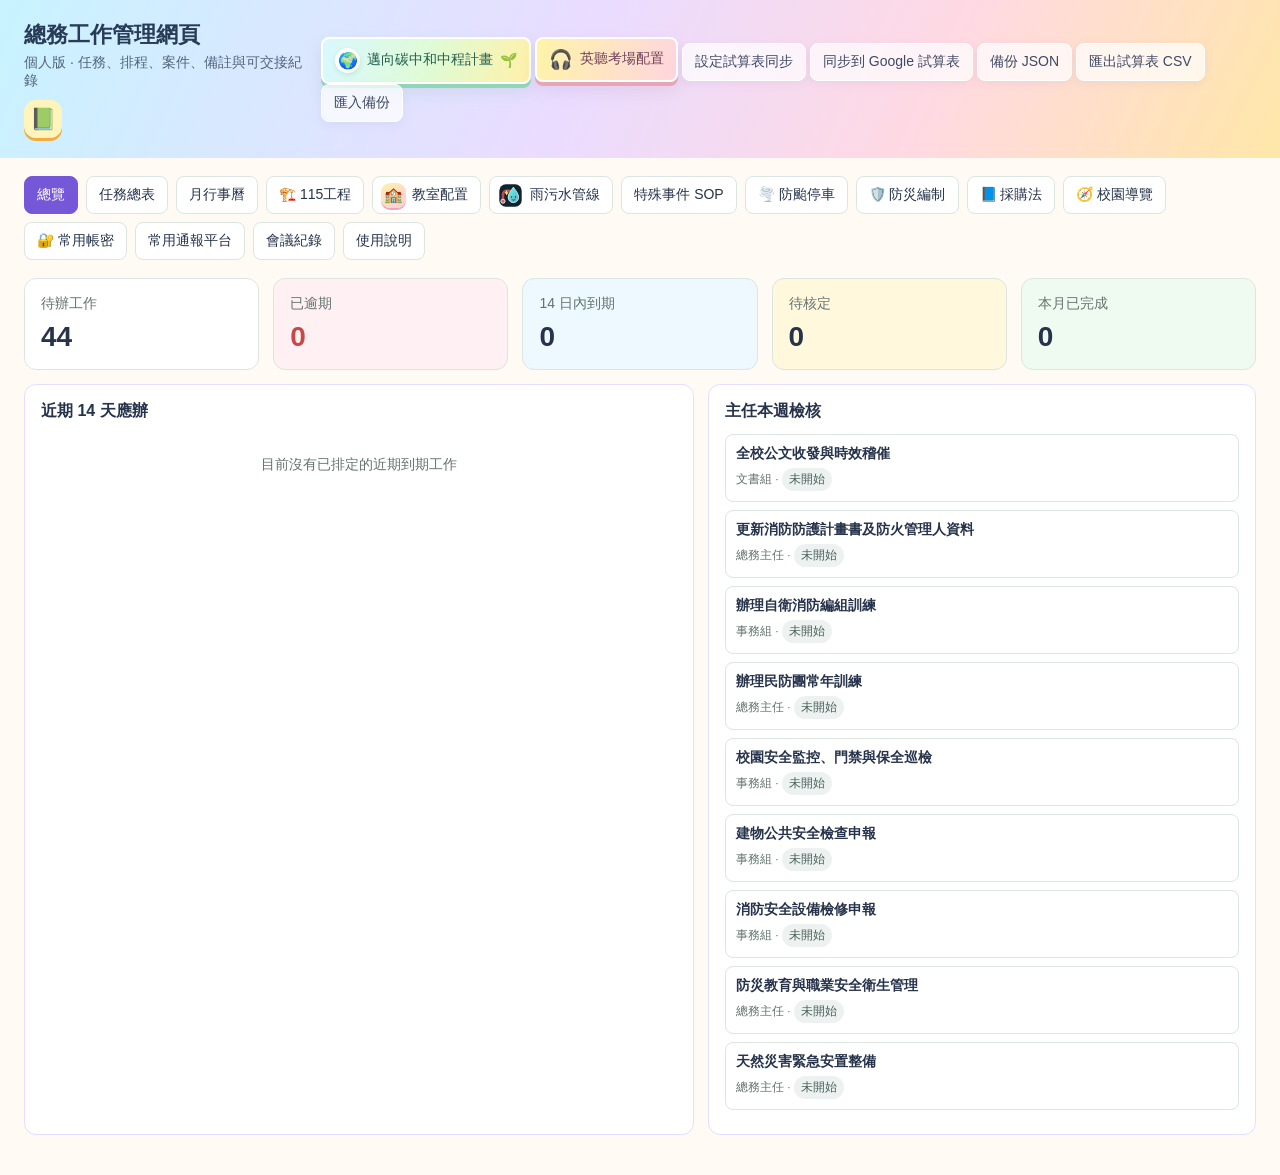
==== commit 9ae899a5: "Add carbon neutrality plan link" ====
--- a/index.html
+++ b/index.html
@@ -6,58 +6,58 @@
 <style>
 :root{--ink:#17312f;--muted:#64736f;--line:#dce6e1;--paper:#f6f8f5;--card:#fff;--accent:#177d69;--accent2:#dff3eb;--red:#c84848;--amber:#b77516;--blue:#316f9d}*{box-sizing:border-box}body{margin:0;background:var(--paper);color:var(--ink);font-family:-apple-system,BlinkMacSystemFont,"Noto Sans TC","Microsoft JhengHei",sans-serif;font-size:14px}.top{background:#123b36;color:white;padding:20px max(24px,calc((100vw - 1420px)/2));display:flex;justify-content:space-between;gap:16px;align-items:center}.top h1{font-size:22px;margin:0 0 4px}.top p{margin:0;color:#b9d5ca}.sheet-link{display:inline-flex;align-items:center;justify-content:center;width:38px;height:38px;margin-top:10px;border-radius:12px;background:#dff3eb;color:#126a4e;font-size:21px;text-decoration:none;box-shadow:0 3px 0 #8fceb9;transition:transform .15s,background .15s}.sheet-link:hover{background:#fff;transform:translateY(-2px)}.sheet-link:focus-visible{outline:3px solid #ffbf69;outline-offset:3px}.tabs{max-width:1420px;margin:18px auto 0;padding:0 24px;display:flex;gap:8px;flex-wrap:wrap}.tab,.button{border:1px solid var(--line);background:white;border-radius:8px;padding:9px 12px;cursor:pointer;font:inherit;color:var(--ink)}.tab.active,.button.primary{background:var(--accent);border-color:var(--accent);color:#fff}.button.ghost{background:transparent;color:white;border-color:#7aa59a}.button.danger{color:var(--red)}main{max-width:1420px;margin:auto;padding:18px 24px 40px}.view{display:none}.view.active{display:block}.grid{display:grid;gap:14px}.metrics{grid-template-columns:repeat(5,1fr)}.metric,.panel{background:var(--card);border:1px solid var(--line);border-radius:12px;padding:16px}.metric b{font-size:28px;display:block;margin-top:8px}.muted{color:var(--muted)}.panel h2{font-size:16px;margin:0 0 12px}.two{grid-template-columns:1.1fr .9fr}.toolbar{display:flex;gap:8px;flex-wrap:wrap;margin-bottom:14px;align-items:center}.toolbar input,.toolbar select,input,select,textarea{font:inherit;border:1px solid #c8d6d0;border-radius:7px;padding:8px;background:white;color:var(--ink)}.toolbar input{min-width:220px}.toolbar .spacer{flex:1}table{width:100%;border-collapse:collapse;background:white;border:1px solid var(--line);border-radius:12px;overflow:hidden}th,td{padding:10px 9px;border-bottom:1px solid var(--line);text-align:left;vertical-align:top}th{background:#edf4f0;font-size:12px;color:#48615a;white-space:nowrap}tr:last-child td{border-bottom:0}tr:hover td{background:#fbfdfc}.click{cursor:pointer}.badge{display:inline-block;padding:3px 7px;border-radius:999px;font-size:12px;background:#edf2f0;color:#47605a;white-space:nowrap}.badge.red{background:#fdeaea;color:#a52d2d}.badge.amber{background:#fff0d7;color:#916010}.badge.green{background:#ddf4e9;color:#12674f}.badge.blue{background:#e4eff7;color:#28618b}.calendar{background:#fff;border:1px solid var(--line);border-radius:12px;overflow:hidden}.cal-head,.weekdays{display:grid;grid-template-columns:repeat(7,1fr)}.cal-head{padding:13px 16px;align-items:center;border-bottom:1px solid var(--line)}.cal-head strong{text-align:center;font-size:16px}.weekdays div{background:#edf4f0;padding:8px;text-align:center;font-size:12px;color:var(--muted)}.days{display:grid;grid-template-columns:repeat(7,1fr)}.day{min-height:112px;border-right:1px solid var(--line);border-bottom:1px solid var(--line);padding:7px}.day:nth-child(7n){border-right:0}.day.off{background:#fafcfb;color:#a5b1ad}.today .num{background:var(--accent);color:#fff}.num{width:24px;height:24px;display:inline-grid;place-items:center;border-radius:50%;font-size:12px}.event{font-size:11px;padding:3px 5px;background:#e4f4ef;border-left:3px solid var(--accent);border-radius:3px;margin-top:4px;white-space:nowrap;overflow:hidden;text-overflow:ellipsis;cursor:pointer}.event.range-middle{border-left:0;border-radius:0;margin-left:-7px;margin-right:-7px;padding-left:10px}.event.range-start{border-radius:6px 0 0 6px}.event.range-end{border-left:0;border-radius:0 6px 6px 0;margin-left:-7px;padding-left:10px}.event.range-single{border-radius:6px}.event.overdue{background:#fde9e9;border-color:var(--red)}.board{display:grid;grid-template-columns:repeat(4,1fr);gap:12px}.column{border:1px solid var(--line);background:#edf4f0;border-radius:12px;padding:10px;min-height:360px}.column h3{margin:2px 3px 10px;font-size:14px}.task-card{background:white;border:1px solid var(--line);border-radius:8px;padding:10px;margin:8px 0;cursor:pointer}.task-card b{display:block;margin-bottom:5px}.task-card small{color:var(--muted)}dialog{width:min(760px,calc(100vw - 30px));border:0;border-radius:14px;padding:0;box-shadow:0 24px 70px #123b3650}dialog::backdrop{background:#123b36}.dialog-head{padding:16px 20px;background:#123b36;color:white;display:flex;justify-content:space-between;align-items:center}.dialog-head h2{margin:0;font-size:18px}.dialog-body{padding:20px;max-height:78vh;overflow:auto}.form{display:grid;grid-template-columns:repeat(2,1fr);gap:12px}.form label{display:grid;gap:5px;color:#49625b;font-size:12px}.form label.full{grid-column:1/-1}.form textarea{min-height:72px;resize:vertical}.dialog-foot{padding:14px 20px;border-top:1px solid var(--line);display:flex;gap:8px;justify-content:flex-end}.notes{margin-top:12px}.note{border-left:3px solid var(--accent);padding:8px 10px;background:#f4faf7;margin:7px 0}.note time{font-size:11px;color:var(--muted);display:block;margin-top:3px}.empty{padding:22px;text-align:center;color:var(--muted)}.due{color:var(--red);font-weight:600}@media(max-width:900px){.metrics,.two,.board{grid-template-columns:1fr 1fr}.day{min-height:85px}.form{grid-template-columns:1fr}}@media(max-width:580px){.top{padding:16px}.metrics,.two,.board{grid-template-columns:1fr}main,.tabs{padding-left:12px;padding-right:12px}.day{min-height:66px;padding:4px}.event{font-size:9px}.toolbar input{min-width:120px}th:nth-child(3),td:nth-child(3),th:nth-child(6),td:nth-child(6){display:none}}
 </style><style>
-:root{--accent:#7558d8;--accent2:#ede8ff;--paper:#fffaf3;--ink:#26334b}.top{background:linear-gradient(110deg,#6b52c9,#ed6b85 58%,#ffae5d)}.tab.active,.button.primary{background:#7558d8;border-color:#7558d8}.sheet-link{background:#fff5bb;color:#9e5b00;box-shadow:0 3px 0 #f1ad44}.metric:nth-child(2){background:#fff0f3}.metric:nth-child(3){background:#edf8ff}.metric:nth-child(4){background:#fff8dd}.metric:nth-child(5){background:#effbf1}.panel{border-color:#e6ddff}.event.color-red{background:#ffe5e8;border-color:#e94f66}.event.color-blue{background:#e4f1ff;border-color:#3987d7}.event.color-green{background:#e3f8ec;border-color:#30a66a}.event.color-yellow{background:#fff5cc;border-color:#dfaa25}.platform-grid,.meeting-grid{display:grid;grid-template-columns:repeat(auto-fit,minmax(250px,1fr));gap:14px}.platform-card,.meeting-card{background:#fff;border:1px solid #e5ddfa;border-radius:14px;padding:15px;box-shadow:0 4px 12px #7458d818}.platform-card:nth-child(4n+2),.meeting-card:nth-child(4n+2){border-top:5px solid #ed6b85}.platform-card:nth-child(4n+3),.meeting-card:nth-child(4n+3){border-top:5px solid #4c9de0}.platform-card:nth-child(4n+4),.meeting-card:nth-child(4n+4){border-top:5px solid #f1ae43}.card-actions{display:flex;gap:7px;margin-top:12px}.card-actions button{padding:6px 9px}.platform-card a{color:#5d43bc;font-weight:600}
-.project-summary{display:grid;grid-template-columns:repeat(3,1fr);gap:12px;margin-bottom:14px}.project-stat{background:#fff;border:1px solid #e5ddfa;border-radius:14px;padding:15px}.project-stat b{display:block;font-size:25px;margin-top:5px;color:#5d43bc}.project-grid{display:grid;grid-template-columns:repeat(2,minmax(0,1fr));gap:14px}.project-card{background:#fff;border:1px solid #e5ddfa;border-radius:16px;padding:18px;box-shadow:0 6px 18px #7458d816}.project-card.classroom{border-top:6px solid #7558d8}.project-card.windows{border-top:6px solid #4c9de0}.project-card h2{margin:8px 0 4px;font-size:21px}.project-meta{display:grid;grid-template-columns:repeat(2,1fr);gap:9px;margin:15px 0}.project-meta div{background:#f8f6fe;border-radius:10px;padding:10px}.project-meta small{display:block;color:var(--muted);margin-bottom:4px}.work-groups{display:grid;grid-template-columns:repeat(3,1fr);gap:9px}.work-group{border:1px solid #ebe5fa;border-radius:11px;padding:11px}.work-group h3{font-size:14px;margin:0 0 7px}.work-group ul{margin:0;padding-left:18px}.work-group li{line-height:1.55;margin:3px 0}.project-note{margin-top:13px;padding:10px 12px;border-radius:9px;background:#fff8dd;color:#69551c}.source-note{margin-top:14px;font-size:12px;color:var(--muted)}@media(max-width:1000px){.project-grid{grid-template-columns:1fr}.work-groups{grid-template-columns:repeat(2,1fr)}}@media(max-width:580px){.project-summary,.project-meta,.work-groups{grid-template-columns:1fr}}
-</style><style>
+:root{--accent:#7558d8;--accent2:#ede8ff;--paper:#fffaf3;--ink:#26334b}.top{background:linear-gradient(110deg,#6b52c9,#ed6b85 58%,#ffae5d)}.tab.active,.button.primary{background:#7558d8;border-color:#7558d8}.sheet-link{background:#fff5bb;color:#9e5b00;box-shadow:0 3px 0 #f1ad44}.metric:nth-child(2){background:#fff0f3}.metric:nth-child(3){background:#edf8ff}.metric:nth-child(4){background:#fff8dd}.metric:nth-child(5){background:#effbf1}.panel{border-color:#e6ddff}.event.color-red{background:#ffe5e8;border-color:#e94f66}.event.color-blue{background:#e4f1ff;border-color:#3987d7}.event.color-green{background:#e3f8ec;border-color:#30a66a}.event.color-yellow{background:#fff5cc;border-color:#dfaa25}.platform-grid,.meeting-grid{display:grid;grid-template-columns:repeat(auto-fit,minmax(250px,1fr));gap:14px}.platform-card,.meeting-card{background:#fff;border:1px solid #e5ddfa;border-radius:14px;padding:15px;box-shadow:0 4px 12px #7458d818}.platform-card:nth-child(4n+2),.meeting-card:nth-child(4n+2){border-top:5px solid #ed6b85}.platform-card:nth-child(4n+3),.meeting-card:nth-child(4n+3){border-top:5px solid #4c9de0}.platform-card:nth-child(4n+4),.meeting-card:nth-child(4n+4){border-top:5px solid #f1ae43}.card-actions{display:flex;gap:7px;margin-top:12px}.card-actions button{padding:6px 9px}.platform-card a{color:#5d43bc;font-weight:600}
+.project-summary{display:grid;grid-template-columns:repeat(3,1fr);gap:12px;margin-bottom:14px}.project-stat{background:#fff;border:1px solid #e5ddfa;border-radius:14px;padding:15px}.project-stat b{display:block;font-size:25px;margin-top:5px;color:#5d43bc}.project-grid{display:grid;grid-template-columns:repeat(2,minmax(0,1fr));gap:14px}.project-card{background:#fff;border:1px solid #e5ddfa;border-radius:16px;padding:18px;box-shadow:0 6px 18px #7458d816}.project-card.classroom{border-top:6px solid #7558d8}.project-card.windows{border-top:6px solid #4c9de0}.project-card h2{margin:8px 0 4px;font-size:21px}.project-meta{display:grid;grid-template-columns:repeat(2,1fr);gap:9px;margin:15px 0}.project-meta div{background:#f8f6fe;border-radius:10px;padding:10px}.project-meta small{display:block;color:var(--muted);margin-bottom:4px}.work-groups{display:grid;grid-template-columns:repeat(3,1fr);gap:9px}.work-group{border:1px solid #ebe5fa;border-radius:11px;padding:11px}.work-group h3{font-size:14px;margin:0 0 7px}.work-group ul{margin:0;padding-left:18px}.work-group li{line-height:1.55;margin:3px 0}.project-note{margin-top:13px;padding:10px 12px;border-radius:9px;background:#fff8dd;color:#69551c}.source-note{margin-top:14px;font-size:12px;color:var(--muted)}@media(max-width:1000px){.project-grid{grid-template-columns:1fr}.work-groups{grid-template-columns:repeat(2,1fr)}}@media(max-width:580px){.project-summary,.project-meta,.work-groups{grid-template-columns:1fr}}
+</style><style>
 .incident-hero{background:linear-gradient(135deg,#32246c,#7558d8 55%,#ed6b85);color:#fff;border-radius:18px;padding:22px;margin-bottom:16px;display:grid;grid-template-columns:1.3fr .7fr;gap:18px;box-shadow:0 12px 30px #5d43bc28}.incident-hero h2{font-size:25px;margin:7px 0}.incident-hero p{color:#f0ecff;line-height:1.7;margin:0}.hero-status{background:#ffffff18;border:1px solid #ffffff30;border-radius:14px;padding:15px}.hero-status b{font-size:18px;display:block;margin:5px 0 8px}.eyebrow{font-size:12px;font-weight:700;letter-spacing:.08em;color:#dfd7ff}.incident-layout{display:grid;grid-template-columns:minmax(0,1.5fr) minmax(270px,.5fr);gap:14px}.incident-card,.sop-card{background:#fff;border:1px solid #e5ddfa;border-radius:14px;padding:17px;box-shadow:0 4px 12px #7458d812}.incident-card h3,.sop-card h3{margin:0 0 10px;font-size:16px}.incident-card p,.incident-card li,.sop-card p,.sop-card li{line-height:1.7}.fact-note{background:#fff8dd;border-left:4px solid #f1ae43;padding:11px 13px;border-radius:8px;margin:12px 0}.timeline{position:relative;margin:10px 0 0;padding-left:38px}.timeline:before{content:"";position:absolute;left:15px;top:10px;bottom:14px;width:2px;background:#d9d0fb}.timeline-step{position:relative;padding:0 0 18px}.timeline-step:last-child{padding-bottom:0}.timeline-icon{position:absolute;left:-38px;top:0;width:31px;height:31px;border-radius:50%;display:grid;place-items:center;background:#ede8ff;border:2px solid #fff;box-shadow:0 0 0 2px #b8a8ed;font-size:15px}.timeline-step b{display:block;margin-bottom:3px}.timeline-step small{color:var(--muted);line-height:1.55;display:block}.sop-grid{display:grid;grid-template-columns:repeat(4,1fr);gap:10px}.sop-step{border:1px solid #e7e0fb;border-radius:12px;padding:13px;background:#fdfcff;min-height:150px}.sop-step .step-no{display:inline-grid;place-items:center;width:27px;height:27px;border-radius:9px;background:#7558d8;color:#fff;font-weight:700;margin-bottom:8px}.sop-step b{display:block;margin-bottom:6px}.sop-step p{font-size:12px;color:var(--muted);margin:0}.check-grid{display:grid;grid-template-columns:repeat(2,1fr);gap:8px 18px;padding:0;list-style:none}.check-grid li:before{content:"✓";display:inline-grid;place-items:center;width:20px;height:20px;margin-right:7px;border-radius:6px;background:#e3f8ec;color:#1c8752;font-weight:700}.incident-list{display:grid;gap:10px}.incident-item{border:1px solid #e7e0fb;border-radius:12px;padding:13px;background:#fff;cursor:pointer}.incident-item:hover{border-color:#9d8cdb;background:#fdfcff}.incident-item.active{border-color:#7558d8;box-shadow:0 0 0 2px #ede8ff}.incident-item b{display:block;margin-bottom:5px}.case-toolbar{display:flex;gap:8px;align-items:center;flex-wrap:wrap;margin-bottom:14px}.source-links a{color:#5d43bc}.phase-strip{display:grid;grid-template-columns:repeat(4,1fr);gap:8px;margin-top:11px}.phase{padding:10px;border-radius:10px;background:#f6f2ff;text-align:center;font-size:12px}.phase b{display:block;font-size:14px;color:#5d43bc;margin-bottom:3px}@media(max-width:1000px){.sop-grid{grid-template-columns:repeat(2,1fr)}.incident-layout,.incident-hero{grid-template-columns:1fr}}@media(max-width:580px){.sop-grid,.check-grid,.phase-strip{grid-template-columns:1fr}.incident-hero{padding:17px}.incident-hero h2{font-size:21px}}
 .embed-shell{background:#fff;border:1px solid #e5ddfa;border-radius:16px;overflow:hidden;box-shadow:0 8px 24px #7458d816}.embed-head{display:flex;gap:14px;align-items:center;padding:15px 17px;border-bottom:1px solid #e9e3f8;background:linear-gradient(100deg,#f7f3ff,#fff9ef)}.embed-icon{width:44px;height:44px;display:grid;place-items:center;border-radius:13px;background:#7558d8;color:#fff;font-size:23px;flex:none}.embed-head h2{margin:0 0 3px;font-size:18px}.embed-head p{margin:0;color:var(--muted)}.embed-head .button{margin-left:auto;white-space:nowrap;text-decoration:none}.embed-frame{display:block;width:100%;height:calc(100vh - 235px);min-height:650px;border:0;background:#fff}@media(max-width:580px){.embed-head{align-items:flex-start;flex-wrap:wrap}.embed-head .button{margin-left:58px}.embed-frame{height:calc(100vh - 270px);min-height:560px}}
-.vault-shell{max-width:1080px;margin:auto}.vault-lock{background:linear-gradient(135deg,#332566,#7558d8);color:#fff;border-radius:18px;padding:28px;display:grid;grid-template-columns:1fr minmax(280px,.65fr);gap:24px;align-items:center;box-shadow:0 14px 35px #4d369b32}.vault-lock h2{font-size:25px;margin:7px 0}.vault-lock p{color:#e9e3ff;line-height:1.7}.unlock-box{background:#fff;color:var(--ink);border-radius:14px;padding:18px}.unlock-box label{display:grid;gap:7px;font-size:12px;color:var(--muted)}.unlock-box input{font-size:18px;letter-spacing:.12em;width:100%}.unlock-box .button{width:100%;margin-top:10px}.vault-note{font-size:12px;margin:10px 0 0!important;color:#dcd4ff!important}.vault-toolbar{display:flex;gap:9px;align-items:center;flex-wrap:wrap;margin-bottom:14px}.vault-toolbar input,.vault-toolbar select{min-width:210px}.vault-grid{display:grid;grid-template-columns:repeat(2,minmax(0,1fr));gap:13px}.vault-card{background:#fff;border:1px solid #e5ddfa;border-radius:14px;padding:15px;box-shadow:0 4px 12px #7458d812}.vault-card h3{font-size:16px;margin:0 0 5px}.vault-card>a{color:#5d43bc;font-weight:600;text-decoration:none}.vault-account{margin-top:11px;padding:11px;border-radius:10px;background:#f8f6fe}.vault-account-label{font-size:11px;color:var(--muted);font-weight:700;margin-bottom:6px}.secret-row{display:grid;grid-template-columns:66px 1fr auto auto;gap:6px;align-items:center;margin-top:6px}.secret-row span{font-size:12px;color:var(--muted)}.secret-row input{min-width:0;width:100%;font-family:ui-monospace,SFMono-Regular,Menlo,monospace;background:#fff}.secret-row button{padding:7px 8px}.vault-card .note{margin:10px 0 0;font-size:12px}.vault-empty{grid-column:1/-1;padding:28px;text-align:center;color:var(--muted)}@media(max-width:760px){.vault-lock,.vault-grid{grid-template-columns:1fr}.secret-row{grid-template-columns:56px 1fr auto}.secret-row .copy-secret{grid-column:2/-1}.vault-toolbar input,.vault-toolbar select{min-width:0;flex:1}}
-.top{background:linear-gradient(115deg,#c8f3ff,#eadcff 45%,#ffd9e3 72%,#ffe7a8);color:#283b57}.top p{color:#52647c}.button.ghost{background:#ffffffb8;color:#3e4964;border-color:#fff;box-shadow:0 3px 10px #8b7bb21a}.button.ghost:hover{background:#fff}.tab[data-view="typhoonParking"].active{background:linear-gradient(105deg,#24b8cb,#5bbf85,#ff9d5c);border-color:transparent;color:#fff;box-shadow:0 5px 14px #33a7a72b}.tab[data-view="disasterResponse"].active{background:linear-gradient(105deg,#ff7338,#d92f45);border-color:transparent;color:#fff;box-shadow:0 5px 14px #d92f4530}
-.typhoon-page{--sky:#28b8d1;--mint:#55c790;--coral:#ff826b;--sun:#ffc95b;--violet:#9b82e8}.typhoon-hero{position:relative;overflow:hidden;background:linear-gradient(125deg,#dff8ff,#e8fff1 48%,#fff2c7);color:#29405d;border:1px solid #bfe7ee;border-radius:22px;padding:26px;display:grid;grid-template-columns:minmax(0,1.2fr) minmax(300px,.8fr);gap:20px;box-shadow:0 12px 28px #43a9bd1f}.typhoon-hero:after{content:"";position:absolute;width:190px;height:190px;border-radius:50%;right:-60px;top:-95px;background:#ffb4c66b}.typhoon-hero h2{font-size:28px;margin:7px 0;color:#24506c}.typhoon-hero p{line-height:1.75;margin:0;color:#4e6475}.typhoon-hero .eyebrow{color:#16889c}.deadline-box{position:relative;z-index:1;background:#fff;border:2px solid #fff;outline:1px solid #f6d276;border-radius:17px;padding:17px;box-shadow:0 8px 20px #e6a44024}.deadline-label{display:inline-block;background:#fff0b8;color:#9a6500;padding:4px 9px;border-radius:999px;font-size:12px;font-weight:800}.deadline-box strong{display:block;font-size:24px;margin:8px 0;color:#e75f4d}.deadline-box small{display:block;line-height:1.6;color:#657083}.typhoon-time-grid,.typhoon-resource-grid{display:grid;grid-template-columns:repeat(2,minmax(0,1fr));gap:13px;margin-top:14px}.typhoon-time,.typhoon-resource{background:#fff;border:1px solid #dce9ef;border-radius:16px;padding:17px;box-shadow:0 6px 16px #72839b14}.typhoon-time.open{background:linear-gradient(145deg,#e7faff,#f8feff);border-top:6px solid var(--sky)}.typhoon-time.urgent{background:linear-gradient(145deg,#fff2ed,#fffaf2);border-top:6px solid var(--coral)}.typhoon-time h3,.typhoon-resource h3{margin:0 0 7px;font-size:16px}.typhoon-time p,.typhoon-resource p{margin:0;color:#637083;line-height:1.68}.typhoon-time.open b{color:#087f97}.typhoon-time.urgent b{color:#cb503e}.typhoon-sop-card{margin-top:14px;border-color:#d7e8ee;background:linear-gradient(180deg,#fff,#fcfbff)}.typhoon-sop-grid{display:grid;grid-template-columns:repeat(5,minmax(0,1fr));gap:10px}.typhoon-step{border:1px solid #e1e8ed;border-radius:15px;padding:14px;min-height:192px;box-shadow:0 4px 12px #71879b0e}.typhoon-step:nth-child(1){background:#e9faff}.typhoon-step:nth-child(2){background:#eafff1}.typhoon-step:nth-child(3){background:#fff8d9}.typhoon-step:nth-child(4){background:#fff0f3}.typhoon-step:nth-child(5){background:#f2eeff}.typhoon-step .step-no{display:inline-grid;place-items:center;width:31px;height:31px;border-radius:10px;color:#fff;font-weight:800;margin-bottom:9px}.typhoon-step:nth-child(1) .step-no{background:var(--sky)}.typhoon-step:nth-child(2) .step-no{background:var(--mint)}.typhoon-step:nth-child(3) .step-no{background:#e4a62d}.typhoon-step:nth-child(4) .step-no{background:var(--coral)}.typhoon-step:nth-child(5) .step-no{background:var(--violet)}.typhoon-step b{display:block;margin-bottom:6px;color:#34435b}.typhoon-step p{font-size:12px;line-height:1.65;color:#687487;margin:0}.risk-callout{background:linear-gradient(100deg,#fff7cc,#fff0dc);border:1px solid #efd491;border-left:6px solid var(--sun);border-radius:14px;padding:15px 17px;line-height:1.7;margin-top:14px;color:#5d4e2e}.typhoon-resource:first-child{background:#eefaff;border-color:#c9e9f1}.typhoon-resource:last-child{background:#effcf4;border-color:#ccebd8}.typhoon-resource{display:flex;gap:13px;align-items:flex-start}.resource-icon{width:44px;height:44px;display:grid;place-items:center;border-radius:13px;background:#fff;font-size:23px;flex:none;box-shadow:0 3px 10px #6c87941a}.typhoon-resource a{display:inline-block;margin-top:10px;color:#167e8c;font-weight:800;text-decoration:none}.typhoon-resource:last-child a{color:#258153}.typhoon-resource a:hover{text-decoration:underline;transform:translateY(-1px)}@media(max-width:1100px){.typhoon-sop-grid{grid-template-columns:repeat(3,1fr)}.typhoon-hero{grid-template-columns:1fr}}@media(max-width:760px){.typhoon-sop-grid{grid-template-columns:repeat(2,1fr)}}@media(max-width:580px){.typhoon-time-grid,.typhoon-resource-grid,.typhoon-sop-grid{grid-template-columns:1fr}.typhoon-hero{padding:18px}.typhoon-hero h2{font-size:23px}.deadline-box strong{font-size:21px}.typhoon-step{min-height:0}}
-</style><style>
-.classroom-tab{display:inline-flex;align-items:center;gap:5px}.tab-icon{display:inline-grid;place-items:center;width:25px;height:25px;margin:-4px 1px -4px -4px;border-radius:9px;background:linear-gradient(145deg,#fff2a9,#ffc9dc);box-shadow:0 2px 0 #e9a9bc;font-size:15px}.tab.classroom-tab.active{background:linear-gradient(110deg,#6a59d8,#ec7290);border-color:transparent;color:#fff;box-shadow:0 5px 14px #9c5baf30}.classroom-head{background:linear-gradient(105deg,#eef3ff,#fff3f7 58%,#fff8d8)}.classroom-icon{position:relative;background:linear-gradient(145deg,#705edb,#ee7492);box-shadow:0 4px 0 #5b4ab9,0 8px 16px #7658d82b;font-size:24px;transform:rotate(-2deg)}.classroom-icon i{position:absolute;right:-5px;top:-7px;display:grid;place-items:center;width:18px;height:18px;border-radius:50%;background:#ffcf58;color:#e4516b;border:2px solid #fff;font-size:9px;font-style:normal}.classroom-open{background:linear-gradient(105deg,#705edb,#ee7492)!important;border:0!important}.classroom-shell{border-color:#ddcff8;box-shadow:0 10px 28px #7658d820}.pipeline-tab{display:inline-flex;align-items:center;gap:6px}.pipeline-tab img{width:25px;height:25px;margin:-4px 1px -4px -4px}.tab.pipeline-tab.active{background:linear-gradient(110deg,#163c4d,#34bac5 58%,#b94a56);border-color:transparent;color:#fff;box-shadow:0 5px 14px #23879535}.pipeline-shell{border-color:#a8dce1;box-shadow:0 10px 28px #257e8e20}.pipeline-head{background:linear-gradient(105deg,#e8fbfc,#f7fbff 58%,#fff0f2)}.pipeline-icon{background:#102430;padding:4px}.pipeline-icon img{display:block;width:100%;height:100%}.pipeline-open{background:linear-gradient(105deg,#1c8792,#b94a56)!important;border:0!important}
-</style><style>
-.listening-link{display:inline-flex;align-items:center;gap:7px;background:linear-gradient(105deg,#fff4a8,#ffd5df);color:#70405a;border:2px solid #fff;text-decoration:none;box-shadow:0 4px 0 #e9a5b6,0 8px 16px #9b759526;transition:transform .15s,box-shadow .15s}.listening-link:hover{transform:translateY(-2px);box-shadow:0 6px 0 #e9a5b6,0 11px 20px #9b75952e}.listening-link span{font-size:19px}
-</style></head>
+.vault-shell{max-width:1080px;margin:auto}.vault-lock{background:linear-gradient(135deg,#332566,#7558d8);color:#fff;border-radius:18px;padding:28px;display:grid;grid-template-columns:1fr minmax(280px,.65fr);gap:24px;align-items:center;box-shadow:0 14px 35px #4d369b32}.vault-lock h2{font-size:25px;margin:7px 0}.vault-lock p{color:#e9e3ff;line-height:1.7}.unlock-box{background:#fff;color:var(--ink);border-radius:14px;padding:18px}.unlock-box label{display:grid;gap:7px;font-size:12px;color:var(--muted)}.unlock-box input{font-size:18px;letter-spacing:.12em;width:100%}.unlock-box .button{width:100%;margin-top:10px}.vault-note{font-size:12px;margin:10px 0 0!important;color:#dcd4ff!important}.vault-toolbar{display:flex;gap:9px;align-items:center;flex-wrap:wrap;margin-bottom:14px}.vault-toolbar input,.vault-toolbar select{min-width:210px}.vault-grid{display:grid;grid-template-columns:repeat(2,minmax(0,1fr));gap:13px}.vault-card{background:#fff;border:1px solid #e5ddfa;border-radius:14px;padding:15px;box-shadow:0 4px 12px #7458d812}.vault-card h3{font-size:16px;margin:0 0 5px}.vault-card>a{color:#5d43bc;font-weight:600;text-decoration:none}.vault-account{margin-top:11px;padding:11px;border-radius:10px;background:#f8f6fe}.vault-account-label{font-size:11px;color:var(--muted);font-weight:700;margin-bottom:6px}.secret-row{display:grid;grid-template-columns:66px 1fr auto auto;gap:6px;align-items:center;margin-top:6px}.secret-row span{font-size:12px;color:var(--muted)}.secret-row input{min-width:0;width:100%;font-family:ui-monospace,SFMono-Regular,Menlo,monospace;background:#fff}.secret-row button{padding:7px 8px}.vault-card .note{margin:10px 0 0;font-size:12px}.vault-empty{grid-column:1/-1;padding:28px;text-align:center;color:var(--muted)}@media(max-width:760px){.vault-lock,.vault-grid{grid-template-columns:1fr}.secret-row{grid-template-columns:56px 1fr auto}.secret-row .copy-secret{grid-column:2/-1}.vault-toolbar input,.vault-toolbar select{min-width:0;flex:1}}
+.top{background:linear-gradient(115deg,#c8f3ff,#eadcff 45%,#ffd9e3 72%,#ffe7a8);color:#283b57}.top p{color:#52647c}.button.ghost{background:#ffffffb8;color:#3e4964;border-color:#fff;box-shadow:0 3px 10px #8b7bb21a}.button.ghost:hover{background:#fff}.tab[data-view="typhoonParking"].active{background:linear-gradient(105deg,#24b8cb,#5bbf85,#ff9d5c);border-color:transparent;color:#fff;box-shadow:0 5px 14px #33a7a72b}.tab[data-view="disasterResponse"].active{background:linear-gradient(105deg,#ff7338,#d92f45);border-color:transparent;color:#fff;box-shadow:0 5px 14px #d92f4530}
+.typhoon-page{--sky:#28b8d1;--mint:#55c790;--coral:#ff826b;--sun:#ffc95b;--violet:#9b82e8}.typhoon-hero{position:relative;overflow:hidden;background:linear-gradient(125deg,#dff8ff,#e8fff1 48%,#fff2c7);color:#29405d;border:1px solid #bfe7ee;border-radius:22px;padding:26px;display:grid;grid-template-columns:minmax(0,1.2fr) minmax(300px,.8fr);gap:20px;box-shadow:0 12px 28px #43a9bd1f}.typhoon-hero:after{content:"";position:absolute;width:190px;height:190px;border-radius:50%;right:-60px;top:-95px;background:#ffb4c66b}.typhoon-hero h2{font-size:28px;margin:7px 0;color:#24506c}.typhoon-hero p{line-height:1.75;margin:0;color:#4e6475}.typhoon-hero .eyebrow{color:#16889c}.deadline-box{position:relative;z-index:1;background:#fff;border:2px solid #fff;outline:1px solid #f6d276;border-radius:17px;padding:17px;box-shadow:0 8px 20px #e6a44024}.deadline-label{display:inline-block;background:#fff0b8;color:#9a6500;padding:4px 9px;border-radius:999px;font-size:12px;font-weight:800}.deadline-box strong{display:block;font-size:24px;margin:8px 0;color:#e75f4d}.deadline-box small{display:block;line-height:1.6;color:#657083}.typhoon-time-grid,.typhoon-resource-grid{display:grid;grid-template-columns:repeat(2,minmax(0,1fr));gap:13px;margin-top:14px}.typhoon-time,.typhoon-resource{background:#fff;border:1px solid #dce9ef;border-radius:16px;padding:17px;box-shadow:0 6px 16px #72839b14}.typhoon-time.open{background:linear-gradient(145deg,#e7faff,#f8feff);border-top:6px solid var(--sky)}.typhoon-time.urgent{background:linear-gradient(145deg,#fff2ed,#fffaf2);border-top:6px solid var(--coral)}.typhoon-time h3,.typhoon-resource h3{margin:0 0 7px;font-size:16px}.typhoon-time p,.typhoon-resource p{margin:0;color:#637083;line-height:1.68}.typhoon-time.open b{color:#087f97}.typhoon-time.urgent b{color:#cb503e}.typhoon-sop-card{margin-top:14px;border-color:#d7e8ee;background:linear-gradient(180deg,#fff,#fcfbff)}.typhoon-sop-grid{display:grid;grid-template-columns:repeat(5,minmax(0,1fr));gap:10px}.typhoon-step{border:1px solid #e1e8ed;border-radius:15px;padding:14px;min-height:192px;box-shadow:0 4px 12px #71879b0e}.typhoon-step:nth-child(1){background:#e9faff}.typhoon-step:nth-child(2){background:#eafff1}.typhoon-step:nth-child(3){background:#fff8d9}.typhoon-step:nth-child(4){background:#fff0f3}.typhoon-step:nth-child(5){background:#f2eeff}.typhoon-step .step-no{display:inline-grid;place-items:center;width:31px;height:31px;border-radius:10px;color:#fff;font-weight:800;margin-bottom:9px}.typhoon-step:nth-child(1) .step-no{background:var(--sky)}.typhoon-step:nth-child(2) .step-no{background:var(--mint)}.typhoon-step:nth-child(3) .step-no{background:#e4a62d}.typhoon-step:nth-child(4) .step-no{background:var(--coral)}.typhoon-step:nth-child(5) .step-no{background:var(--violet)}.typhoon-step b{display:block;margin-bottom:6px;color:#34435b}.typhoon-step p{font-size:12px;line-height:1.65;color:#687487;margin:0}.risk-callout{background:linear-gradient(100deg,#fff7cc,#fff0dc);border:1px solid #efd491;border-left:6px solid var(--sun);border-radius:14px;padding:15px 17px;line-height:1.7;margin-top:14px;color:#5d4e2e}.typhoon-resource:first-child{background:#eefaff;border-color:#c9e9f1}.typhoon-resource:last-child{background:#effcf4;border-color:#ccebd8}.typhoon-resource{display:flex;gap:13px;align-items:flex-start}.resource-icon{width:44px;height:44px;display:grid;place-items:center;border-radius:13px;background:#fff;font-size:23px;flex:none;box-shadow:0 3px 10px #6c87941a}.typhoon-resource a{display:inline-block;margin-top:10px;color:#167e8c;font-weight:800;text-decoration:none}.typhoon-resource:last-child a{color:#258153}.typhoon-resource a:hover{text-decoration:underline;transform:translateY(-1px)}@media(max-width:1100px){.typhoon-sop-grid{grid-template-columns:repeat(3,1fr)}.typhoon-hero{grid-template-columns:1fr}}@media(max-width:760px){.typhoon-sop-grid{grid-template-columns:repeat(2,1fr)}}@media(max-width:580px){.typhoon-time-grid,.typhoon-resource-grid,.typhoon-sop-grid{grid-template-columns:1fr}.typhoon-hero{padding:18px}.typhoon-hero h2{font-size:23px}.deadline-box strong{font-size:21px}.typhoon-step{min-height:0}}
+</style><style>
+.classroom-tab{display:inline-flex;align-items:center;gap:5px}.tab-icon{display:inline-grid;place-items:center;width:25px;height:25px;margin:-4px 1px -4px -4px;border-radius:9px;background:linear-gradient(145deg,#fff2a9,#ffc9dc);box-shadow:0 2px 0 #e9a9bc;font-size:15px}.tab.classroom-tab.active{background:linear-gradient(110deg,#6a59d8,#ec7290);border-color:transparent;color:#fff;box-shadow:0 5px 14px #9c5baf30}.classroom-head{background:linear-gradient(105deg,#eef3ff,#fff3f7 58%,#fff8d8)}.classroom-icon{position:relative;background:linear-gradient(145deg,#705edb,#ee7492);box-shadow:0 4px 0 #5b4ab9,0 8px 16px #7658d82b;font-size:24px;transform:rotate(-2deg)}.classroom-icon i{position:absolute;right:-5px;top:-7px;display:grid;place-items:center;width:18px;height:18px;border-radius:50%;background:#ffcf58;color:#e4516b;border:2px solid #fff;font-size:9px;font-style:normal}.classroom-open{background:linear-gradient(105deg,#705edb,#ee7492)!important;border:0!important}.classroom-shell{border-color:#ddcff8;box-shadow:0 10px 28px #7658d820}.pipeline-tab{display:inline-flex;align-items:center;gap:6px}.pipeline-tab img{width:25px;height:25px;margin:-4px 1px -4px -4px}.tab.pipeline-tab.active{background:linear-gradient(110deg,#163c4d,#34bac5 58%,#b94a56);border-color:transparent;color:#fff;box-shadow:0 5px 14px #23879535}.pipeline-shell{border-color:#a8dce1;box-shadow:0 10px 28px #257e8e20}.pipeline-head{background:linear-gradient(105deg,#e8fbfc,#f7fbff 58%,#fff0f2)}.pipeline-icon{background:#102430;padding:4px}.pipeline-icon img{display:block;width:100%;height:100%}.pipeline-open{background:linear-gradient(105deg,#1c8792,#b94a56)!important;border:0!important}
+</style><style>
+.listening-link{display:inline-flex;align-items:center;gap:7px;background:linear-gradient(105deg,#fff4a8,#ffd5df);color:#70405a;border:2px solid #fff;text-decoration:none;box-shadow:0 4px 0 #e9a5b6,0 8px 16px #9b759526;transition:transform .15s,box-shadow .15s}.listening-link:hover{transform:translateY(-2px);box-shadow:0 6px 0 #e9a5b6,0 11px 20px #9b75952e}.listening-link span{font-size:19px}.carbon-plan-link{display:inline-flex;align-items:center;gap:7px;background:linear-gradient(105deg,#d9f8ff,#dffbd5 52%,#fff1a9);color:#245f50;border:2px solid #fff;text-decoration:none;box-shadow:0 4px 0 #92d6b8,0 8px 16px #5aa58e26;transition:transform .15s,box-shadow .15s}.carbon-plan-link:hover{transform:translateY(-2px);box-shadow:0 6px 0 #92d6b8,0 11px 20px #5aa58e2e}.carbon-plan-link .carbon-logo{display:inline-grid;place-items:center;width:25px;height:25px;border-radius:50%;background:#fff;color:#27815c;font-size:16px;box-shadow:0 2px 5px #55a87333}
+</style></head>
 <body>
-<header class="top"><div><h1>總務工作管理網頁</h1><p>個人版 · 任務、排程、案件、備註與可交接紀錄</p><a class="sheet-link" href="https://docs.google.com/spreadsheets/d/1DAQNZlOEwjr8OfYvhQ9pFFHYXQnb-mFBWY8OjrebS3k/edit?usp=sharing" target="_blank" rel="noopener noreferrer" title="開啟 Google 試算表記錄" aria-label="開啟 Google 試算表記錄">📗</a></div><div><a class="button listening-link" href="./english-listening-exam/" title="開啟英聽考場配置工作台"><span aria-hidden="true">🎧</span> 英聽考場配置</a> <button class="button ghost" id="gasSettings">設定試算表同步</button> <button class="button ghost" id="gasSync">同步到 Google 試算表</button> <button class="button ghost" id="exportJson">備份 JSON</button> <button class="button ghost" id="exportCsv">匯出試算表 CSV</button> <button class="button ghost" id="importBtn">匯入備份</button><input id="importFile" type="file" accept="application/json" hidden></div></header>
-<nav class="tabs"><button class="tab active" data-view="dashboard">總覽</button><button class="tab" data-view="tasks">任務總表</button><button class="tab" data-view="calendar">月行事曆</button><button class="tab" data-view="projects">🏗️ 115工程</button><button class="tab classroom-tab" data-view="classroomMap"><span class="tab-icon" aria-hidden="true">🏫</span> 教室配置</button><button class="tab pipeline-tab" data-view="waterPipeline"><img src="./water-pipeline/logo.svg" alt="">雨污水管線</button><button class="tab" data-view="incidents">特殊事件 SOP</button><button class="tab" data-view="typhoonParking">🌪️ 防颱停車</button><button class="tab" data-view="disasterResponse">🛡️ 防災編制</button><button class="tab" data-view="procurementLaw">📘 採購法</button><button class="tab" data-view="campusTour">🧭 校園導覽</button><button class="tab" data-view="vault">🔐 常用帳密</button><button class="tab" data-view="platforms">常用通報平台</button><button class="tab" data-view="meetings">會議紀錄</button><button class="tab" data-view="guide">使用說明</button></nav>
+<header class="top"><div><h1>總務工作管理網頁</h1><p>個人版 · 任務、排程、案件、備註與可交接紀錄</p><a class="sheet-link" href="https://docs.google.com/spreadsheets/d/1DAQNZlOEwjr8OfYvhQ9pFFHYXQnb-mFBWY8OjrebS3k/edit?usp=sharing" target="_blank" rel="noopener noreferrer" title="開啟 Google 試算表記錄" aria-label="開啟 Google 試算表記錄">📗</a></div><div><a class="button carbon-plan-link" href="4.html" title="開啟邁向碳中和中程計畫"><span class="carbon-logo" aria-hidden="true">🌍</span>邁向碳中和中程計畫 <span aria-hidden="true">🌱</span></a> <a class="button listening-link" href="./english-listening-exam/" title="開啟英聽考場配置工作台"><span aria-hidden="true">🎧</span> 英聽考場配置</a> <button class="button ghost" id="gasSettings">設定試算表同步</button> <button class="button ghost" id="gasSync">同步到 Google 試算表</button> <button class="button ghost" id="exportJson">備份 JSON</button> <button class="button ghost" id="exportCsv">匯出試算表 CSV</button> <button class="button ghost" id="importBtn">匯入備份</button><input id="importFile" type="file" accept="application/json" hidden></div></header>
+<nav class="tabs"><button class="tab active" data-view="dashboard">總覽</button><button class="tab" data-view="tasks">任務總表</button><button class="tab" data-view="calendar">月行事曆</button><button class="tab" data-view="projects">🏗️ 115工程</button><button class="tab classroom-tab" data-view="classroomMap"><span class="tab-icon" aria-hidden="true">🏫</span> 教室配置</button><button class="tab pipeline-tab" data-view="waterPipeline"><img src="./water-pipeline/logo.svg" alt="">雨污水管線</button><button class="tab" data-view="incidents">特殊事件 SOP</button><button class="tab" data-view="typhoonParking">🌪️ 防颱停車</button><button class="tab" data-view="disasterResponse">🛡️ 防災編制</button><button class="tab" data-view="procurementLaw">📘 採購法</button><button class="tab" data-view="campusTour">🧭 校園導覽</button><button class="tab" data-view="vault">🔐 常用帳密</button><button class="tab" data-view="platforms">常用通報平台</button><button class="tab" data-view="meetings">會議紀錄</button><button class="tab" data-view="guide">使用說明</button></nav>
 <main>
 <section class="view active" id="dashboard"><div class="grid metrics" id="metrics"></div><div class="grid two" style="margin-top:14px"><article class="panel"><h2>近期 14 天應辦</h2><div id="upcoming"></div></article><article class="panel"><h2>主任本週檢核</h2><div id="weeklyCheck"></div></article></div></section>
 <section class="view" id="tasks"><div class="toolbar"><input id="search" placeholder="搜尋任務、備註或主責人"><select id="categoryFilter"></select><select id="statusFilter"></select><select id="ownerFilter"></select><span class="spacer"></span><button class="button primary" id="newTask">＋ 新增工作</button></div><div style="overflow:auto"><table><thead><tr><th>工作／案件</th><th>類別</th><th>主責</th><th>期限</th><th>狀態</th><th>頻率</th><th>風險／備註</th></tr></thead><tbody id="taskRows"></tbody></table></div></section>
-<section class="view" id="calendar"><div class="toolbar"><button class="button" id="prevMonth">←</button><strong id="monthTitle"></strong><button class="button" id="nextMonth">→</button><span class="spacer"></span><button class="button" id="todayMonth">本月</button></div><div class="calendar"><div class="weekdays"><div>日</div><div>一</div><div>二</div><div>三</div><div>四</div><div>五</div><div>六</div></div><div class="days" id="calendarDays"></div></div></section>
-<section class="view" id="projects">
-  <div class="case-toolbar"><div><h2 style="margin:0">115年度教室改善工程</h2><span class="muted">普通教室環境改善與教室門窗改善工程之期程、範圍、工項及經費摘要。</span></div><span class="spacer"></span><span class="badge amber">資料更新：115年8月20日</span></div>
-  <div class="project-summary">
-    <div class="project-stat"><span class="muted">兩案總經費</span><b>13,850,531 元</b></div>
-    <div class="project-stat"><span class="muted">普通教室改善</span><b>26 間</b><small>高一、高二各13間</small></div>
-    <div class="project-stat"><span class="muted">門窗改善範圍</span><b>3 棟</b><small>立志、向陽、勤學樓</small></div>
-  </div>
-  <div class="project-grid">
-    <article class="project-card classroom">
-      <span class="badge amber">施工中</span><h2>普通教室環境改善工程</h2><p class="muted">改善收納、教室壁面與學習環境，預計115年10月14日完工。</p>
-      <div class="project-meta"><div><small>施作年級／棟別</small><b>高一立志樓13間<br>高二向陽樓13間</b></div><div><small>核定總經費</small><b>9,350,531 元</b></div><div><small>經費核定</small><b>115年5月6日</b></div><div><small>預計完工</small><b>115年10月14日</b></div></div>
-      <div class="work-groups">
-        <div class="work-group"><h3>🧹 拆除／移除</h3><ul><li>原有BYOD鐵櫃</li><li>前方右側舊置物櫃</li><li>木製布面布告欄</li><li>桶餐區舊式木桌</li></ul></div>
-        <div class="work-group"><h3>✨ 更新／新設</h3><ul><li>前後方置物櫃</li><li>加大掃具櫃及通風櫃門</li><li>可上鎖手機／物品抽屜櫃</li><li>磁吸式黑板</li><li>窗邊桶餐桌</li><li>防焰遮光窗簾</li></ul></div>
-        <div class="work-group"><h3>🛠️ 修繕／整理</h3><ul><li>教室全室粉刷</li><li>牆面裂縫修補</li><li>滲水及壁癌修繕</li><li>牆面線路整理</li></ul></div>
-      </div>
-      <div class="project-note"><b>經費組成：</b>施工費8,644,010元、委託技術服務費533,641元、工程管理費172,880元。</div>
-    </article>
-    <article class="project-card windows">
-      <span class="badge amber">施工中</span><h2>教室門窗改善工程</h2><p class="muted">辦理教室門窗拆除與更新，預計115年8月30日完工。</p>
-      <div class="project-meta"><div><small>施作棟別</small><b>立志樓、向陽樓、勤學樓</b></div><div><small>工程總預算</small><b>4,500,000 元</b></div><div><small>預定開工</small><b>115年7月13日</b></div><div><small>預計完工</small><b>115年8月30日</b></div></div>
-      <div class="work-groups">
-        <div class="work-group"><h3>🧹 拆除工程</h3><ul><li>既有老舊教室門窗</li><li>相關拆除及廢棄物清運</li><li>施工區域假設及安全防護</li></ul></div>
-        <div class="work-group"><h3>🚪 門窗更新</h3><ul><li>更新教室門窗</li><li>門把採水平式無障礙設計</li><li>每樘新門提供3把鑰匙</li><li>備品：不鏽鋼水平把手附鎖20組</li></ul></div>
-        <div class="work-group"><h3>📅 分區順序</h3><ul><li>原規劃：立志樓</li><li>其次：向陽樓</li><li>最後：勤學樓</li><li>配合上課使用彈性調整</li></ul></div>
-      </div>
-      <div class="project-note"><b>經費組成：</b>直接工程費4,144,669元、空污費10,455元、工程管理費83,103元、委託設計監造費261,773元。</div>
-    </article>
-  </div>
-  <p class="source-note">資料依普通教室環境改善申請書及核定函、教室門窗施工預算書、115年6月15日施工前協調會紀錄，以及115年8月19日開學工程說明整理。實際進度如有變更，應以最新施工會議及履約紀錄為準。</p>
-</section>
-<section class="view" id="incidents">
+<section class="view" id="calendar"><div class="toolbar"><button class="button" id="prevMonth">←</button><strong id="monthTitle"></strong><button class="button" id="nextMonth">→</button><span class="spacer"></span><button class="button" id="todayMonth">本月</button></div><div class="calendar"><div class="weekdays"><div>日</div><div>一</div><div>二</div><div>三</div><div>四</div><div>五</div><div>六</div></div><div class="days" id="calendarDays"></div></div></section>
+<section class="view" id="projects">
+  <div class="case-toolbar"><div><h2 style="margin:0">115年度教室改善工程</h2><span class="muted">普通教室環境改善與教室門窗改善工程之期程、範圍、工項及經費摘要。</span></div><span class="spacer"></span><span class="badge amber">資料更新：115年8月20日</span></div>
+  <div class="project-summary">
+    <div class="project-stat"><span class="muted">兩案總經費</span><b>13,850,531 元</b></div>
+    <div class="project-stat"><span class="muted">普通教室改善</span><b>26 間</b><small>高一、高二各13間</small></div>
+    <div class="project-stat"><span class="muted">門窗改善範圍</span><b>3 棟</b><small>立志、向陽、勤學樓</small></div>
+  </div>
+  <div class="project-grid">
+    <article class="project-card classroom">
+      <span class="badge amber">施工中</span><h2>普通教室環境改善工程</h2><p class="muted">改善收納、教室壁面與學習環境，預計115年10月14日完工。</p>
+      <div class="project-meta"><div><small>施作年級／棟別</small><b>高一立志樓13間<br>高二向陽樓13間</b></div><div><small>核定總經費</small><b>9,350,531 元</b></div><div><small>經費核定</small><b>115年5月6日</b></div><div><small>預計完工</small><b>115年10月14日</b></div></div>
+      <div class="work-groups">
+        <div class="work-group"><h3>🧹 拆除／移除</h3><ul><li>原有BYOD鐵櫃</li><li>前方右側舊置物櫃</li><li>木製布面布告欄</li><li>桶餐區舊式木桌</li></ul></div>
+        <div class="work-group"><h3>✨ 更新／新設</h3><ul><li>前後方置物櫃</li><li>加大掃具櫃及通風櫃門</li><li>可上鎖手機／物品抽屜櫃</li><li>磁吸式黑板</li><li>窗邊桶餐桌</li><li>防焰遮光窗簾</li></ul></div>
+        <div class="work-group"><h3>🛠️ 修繕／整理</h3><ul><li>教室全室粉刷</li><li>牆面裂縫修補</li><li>滲水及壁癌修繕</li><li>牆面線路整理</li></ul></div>
+      </div>
+      <div class="project-note"><b>經費組成：</b>施工費8,644,010元、委託技術服務費533,641元、工程管理費172,880元。</div>
+    </article>
+    <article class="project-card windows">
+      <span class="badge amber">施工中</span><h2>教室門窗改善工程</h2><p class="muted">辦理教室門窗拆除與更新，預計115年8月30日完工。</p>
+      <div class="project-meta"><div><small>施作棟別</small><b>立志樓、向陽樓、勤學樓</b></div><div><small>工程總預算</small><b>4,500,000 元</b></div><div><small>預定開工</small><b>115年7月13日</b></div><div><small>預計完工</small><b>115年8月30日</b></div></div>
+      <div class="work-groups">
+        <div class="work-group"><h3>🧹 拆除工程</h3><ul><li>既有老舊教室門窗</li><li>相關拆除及廢棄物清運</li><li>施工區域假設及安全防護</li></ul></div>
+        <div class="work-group"><h3>🚪 門窗更新</h3><ul><li>更新教室門窗</li><li>門把採水平式無障礙設計</li><li>每樘新門提供3把鑰匙</li><li>備品：不鏽鋼水平把手附鎖20組</li></ul></div>
+        <div class="work-group"><h3>📅 分區順序</h3><ul><li>原規劃：立志樓</li><li>其次：向陽樓</li><li>最後：勤學樓</li><li>配合上課使用彈性調整</li></ul></div>
+      </div>
+      <div class="project-note"><b>經費組成：</b>直接工程費4,144,669元、空污費10,455元、工程管理費83,103元、委託設計監造費261,773元。</div>
+    </article>
+  </div>
+  <p class="source-note">資料依普通教室環境改善申請書及核定函、教室門窗施工預算書、115年6月15日施工前協調會紀錄，以及115年8月19日開學工程說明整理。實際進度如有變更，應以最新施工會議及履約紀錄為準。</p>
+</section>
+<section class="view" id="incidents">
   <div class="case-toolbar"><div><h2 style="margin:0">特殊事件紀錄與處理 SOP</h2><span class="muted">把臨時事件的事實、處置、結果、證據與後續改善留成可交接的校務記憶。</span></div><span class="spacer"></span><button class="button primary" id="newIncident">＋ 新增事件紀錄</button></div>
   <div class="incident-hero"><div><span class="eyebrow">本次重點案例 · 風災／高壓供電</span><h2>白海豚風災後校園停電處理</h2><p>緊急處置已恢復校園供電；短期修復與長期改善分開管理，後續以高壓設備整體更新、設備交期及跨年度經費安排為主軸。</p></div><div class="hero-status"><span>目前狀態</span><b>🟢 已復電 · 🟠 汰換案規劃中</b><small>紀錄依錄音整理；實際發生日期、時間、故障點與廠商資料，應依簽辦、工作報告及檢測紀錄補正。</small></div></div>
   <div class="incident-layout"><div id="incidentDetail"></div><aside><article class="incident-card"><h3>📚 案例庫</h3><div class="incident-list" id="incidentList"></div></article><article class="incident-card" style="margin-top:14px"><h3>🧭 紀錄原則</h3><ol style="padding-left:20px;margin-bottom:0"><li>只寫可由紀錄或佐證確認的事實。</li><li>每一步都留下時間、人員、決定與結果。</li><li>緊急復原與永久改善分開追蹤。</li><li>結案前補齊圖說、照片、檢測、聯繫及驗收資料。</li></ol></article></aside></div>
@@ -72,25 +72,25 @@
     <div class="sop-step"><span class="step-no">8</span><b>🔁 改善與追蹤結案</b><p>建立永久改善任務、期限與主責；更新單線圖、設備清冊、聯絡網及本 SOP，驗收後才正式結案。</p></div>
   </div></article>
   <article class="sop-card" style="margin-top:14px"><h3>📎 每案必留資料</h3><ul class="check-grid"><li>接報、停電與復電時間</li><li>影響區域與教學／行政影響</li><li>現場安全管制及通報對象</li><li>檢測數值、故障判斷與照片</li><li>每次處置的執行人與核准人</li><li>廠商聯繫、估價、工單及費用</li><li>復電測試與使用單位確認</li><li>後續改善案、期限及結案證據</li></ul></article>
-</section>
-<section class="view typhoon-page" id="typhoonParking">
-  <div class="typhoon-hero"><div><span class="eyebrow">☀️ 臺北市校園防颱作業</span><h2>🌪️ 颱風期間校園開放停車 SOP</h2><p>依「臺北市各級學校颱風來襲期間校園開放停車注意事項」整理，供校內事前準備、車輛登記、巡查、離場查核與逾時處理使用。</p></div><div class="deadline-box"><span class="deadline-label">車主最重要提醒</span><strong>平日 07:00／假日 08:00 前取車</strong><small>應於恢復上班上課日上午 7 時前駛離；如逢假日延至上午 8 時。逾時未駛離者，學校得依規定通報強制拖吊。</small></div></div>
-  <div class="typhoon-time-grid"><article class="typhoon-time open"><h3>🟢 校園開放時點</h3><p>自臺北市發布<b>停止上班上課</b>起；或學校停止上課期間，自本市疏散（水）門開始關閉<b>一小時前</b>起開放。實際時間、地點及動線依學校現場公告。</p></article><article class="typhoon-time urgent"><h3>🔴 停放截止與逾時</h3><p>開放至<b>恢復上班上課日上午 7 時</b>止（如逢假日延至上午 8 時）。車主應在期限前駛離；逾時未履行者，通報臺北市政府警察局交通警察大隊強制拖吊。</p></article></div>
-  <article class="sop-card typhoon-sop-card"><h3>🧭 校方五階段作業流程</h3><p class="muted">開放前完成分工與場地準備，開放期間依登記表管理，結束時完成離場查核。</p><div class="typhoon-sop-grid">
-    <div class="typhoon-step"><span class="step-no">1</span><b>📋 開放前準備</b><p>確認開放時間、停放區域與車位；規劃進出動線、指引及校門標示。預防停電，電動門預先開放，並安排警衛或保全巡邏。</p></div>
-    <div class="typhoon-step"><span class="step-no">2</span><b>🚗 進場引導與登記</b><p>引導車輛依動線進入指定位置。登記車主姓名、電話、緊急聯絡人、車牌、車種與顏色、進場時間，確認電話可即時接聽。</p></div>
-    <div class="typhoon-step"><span class="step-no">3</span><b>🛡️ 開放期間管理</b><p>警衛或保全依分工巡邏，維持校門、消防與緊急通道暢通。遇緊急情況，依登記資料聯絡車主或可代為移車者。</p></div>
-    <div class="typhoon-step"><span class="step-no">4</span><b>🕑 取車與離場查核</b><p>再次提醒車主於平日 7 時、假日 8 時前離場。車輛駛離時，登記實際離場時間，並由校方人員於查核欄註記時間及姓名。</p></div>
-    <div class="typhoon-step"><span class="step-no">5</span><b>🚛 結束與逾時處理</b><p>清點未離場車輛，先依登記資料聯絡；逾時未駛離者，依規定通報交通警察大隊強制拖吊。完成場地復原、門禁恢復與記錄彙整。</p></div>
-  </div></article>
-  <div class="risk-callout"><b>⚠️ 停車人請注意：</b>學校僅提供停車場地，車主應自行評估颱風、停電、掉落物及低漥淹水等風險。如有車輛損毀或因低漥淹水受損，學校不負車輛保管或毀損責任；請留下可即時聯絡的電話並保持暢通。</div>
-  <div class="typhoon-resource-grid"><article class="typhoon-resource"><span class="resource-icon">📄</span><div><h3>法源及作業依據</h3><p>臺北市各級學校颱風來襲期間校園開放停車注意事項（PDF）</p><a href="https://www-ws.gov.taipei/Download.ashx?u=LzAwMS9VcGxvYWQvMzQyL3JlbGZpbGUvMzY5NjcvNzA3ODQxNi9kZTU0NzI4My0zNjA1LTQ5ZWEtODQ0NC0wM2IyNzU0OWJkYTUucGRm&amp;n=6Ie65YyX5biC5ZCE57Sa5a245qCh6aKx6aKo5L6G6KWy5pyf6ZaT5qCh5ZyS6ZaL5pS%2B5YGc6LuK5rOo5oSP5LqL6aCFLnBkZg%3D%3D&amp;icon=.pdf" target="_blank" rel="noopener noreferrer">開啟臺北市原始文件 ↗</a></div></article><article class="typhoon-resource"><span class="resource-icon">📝</span><div><h3>車主聯絡登記表</h3><p>颱風期間校園開放停車－車主聯絡登記表（DOCX／Google 文件）</p><a href="https://docs.google.com/document/d/1WFEv5zVfjurTNfjn9K_CIIuCpkndWvmD/edit?usp=sharing&amp;ouid=104546515696060670125&amp;rtpof=true&amp;sd=true" target="_blank" rel="noopener noreferrer">開啟、列印或下載登記表 ↗</a></div></article></div>
-</section>
-<section class="view" id="disasterResponse"><div class="embed-shell"><div class="embed-head"><span class="embed-icon" style="background:linear-gradient(135deg,#ff7338,#d92f45)">🛡️</span><div><h2>陽明高中 115學年度防災應變任務查詢</h2><p>快速查詢防災編組、人員任務與應變分工，供平時整備及災害應變使用。</p></div><a class="button primary" href="https://btosichen.github.io/yamsh-disaster-response/" target="_blank" rel="noopener noreferrer">另開完整頁面 ↗</a></div><iframe class="embed-frame" src="https://btosichen.github.io/yamsh-disaster-response/" title="陽明高中115學年度防災應變任務查詢" loading="lazy" referrerpolicy="strict-origin-when-cross-origin"></iframe></div></section>
-<section class="view" id="procurementLaw"><div class="embed-shell"><div class="embed-head"><span class="embed-icon">📘</span><div><h2>初級採購法自學闖關站</h2><p>在總務工作日誌內直接查閱採購法重點、筆記與練習。</p></div><a class="button primary" href="https://btosichen.github.io/code_artifact_2026/code_artifact_2026.html" target="_blank" rel="noopener">另開完整頁面 ↗</a></div><iframe class="embed-frame" src="https://btosichen.github.io/code_artifact_2026/code_artifact_2026.html" title="初級採購法自學闖關站" loading="lazy" referrerpolicy="strict-origin-when-cross-origin"></iframe></div></section>
-<section class="view" id="campusTour"><div class="embed-shell"><div class="embed-head"><span class="embed-icon">🧭</span><div><h2>YM Campus GO｜陽明智慧校園導覽</h2><p>在總務工作日誌內快速開啟校園空間與路線導覽。</p></div><a class="button primary" href="https://btosichen.github.io/ym-campus-go/" target="_blank" rel="noopener">另開完整頁面 ↗</a></div><iframe class="embed-frame" src="https://btosichen.github.io/ym-campus-go/" title="陽明智慧校園導覽" loading="lazy" referrerpolicy="strict-origin-when-cross-origin" allow="geolocation"></iframe></div></section>
-<section class="view" id="classroomMap"><div class="embed-shell classroom-shell"><div class="embed-head classroom-head"><span class="embed-icon classroom-icon" aria-hidden="true">🏫<i>♥</i></span><div><h2>陽明高中教室配置平台</h2><p>依樓層查看班級左右位置，並編輯年度教室、人數、桌椅與工程狀態。</p></div><a class="button primary classroom-open" href="./classroom-map/" target="_blank" rel="noopener">另開完整頁面 ↗</a></div><iframe class="embed-frame" src="./classroom-map/" title="陽明高中教室配置平台" loading="lazy"></iframe></div></section>
-<section class="view" id="waterPipeline"><div class="embed-shell pipeline-shell"><div class="embed-head pipeline-head"><span class="embed-icon pipeline-icon" aria-hidden="true"><img src="./water-pipeline/logo.svg" alt=""></span><div><h2>陽明高中雨污水管線查詢</h2><p>放大、拖曳並分層檢視校區污水與雨水管線，供總務查修定位使用。</p></div><a class="button primary pipeline-open" href="./water-pipeline/" target="_blank" rel="noopener">另開完整頁面 ↗</a></div><iframe class="embed-frame" src="./water-pipeline/" title="陽明高中雨污水管線查詢" loading="lazy"></iframe></div></section>
+</section>
+<section class="view typhoon-page" id="typhoonParking">
+  <div class="typhoon-hero"><div><span class="eyebrow">☀️ 臺北市校園防颱作業</span><h2>🌪️ 颱風期間校園開放停車 SOP</h2><p>依「臺北市各級學校颱風來襲期間校園開放停車注意事項」整理，供校內事前準備、車輛登記、巡查、離場查核與逾時處理使用。</p></div><div class="deadline-box"><span class="deadline-label">車主最重要提醒</span><strong>平日 07:00／假日 08:00 前取車</strong><small>應於恢復上班上課日上午 7 時前駛離；如逢假日延至上午 8 時。逾時未駛離者，學校得依規定通報強制拖吊。</small></div></div>
+  <div class="typhoon-time-grid"><article class="typhoon-time open"><h3>🟢 校園開放時點</h3><p>自臺北市發布<b>停止上班上課</b>起；或學校停止上課期間，自本市疏散（水）門開始關閉<b>一小時前</b>起開放。實際時間、地點及動線依學校現場公告。</p></article><article class="typhoon-time urgent"><h3>🔴 停放截止與逾時</h3><p>開放至<b>恢復上班上課日上午 7 時</b>止（如逢假日延至上午 8 時）。車主應在期限前駛離；逾時未履行者，通報臺北市政府警察局交通警察大隊強制拖吊。</p></article></div>
+  <article class="sop-card typhoon-sop-card"><h3>🧭 校方五階段作業流程</h3><p class="muted">開放前完成分工與場地準備，開放期間依登記表管理，結束時完成離場查核。</p><div class="typhoon-sop-grid">
+    <div class="typhoon-step"><span class="step-no">1</span><b>📋 開放前準備</b><p>確認開放時間、停放區域與車位；規劃進出動線、指引及校門標示。預防停電，電動門預先開放，並安排警衛或保全巡邏。</p></div>
+    <div class="typhoon-step"><span class="step-no">2</span><b>🚗 進場引導與登記</b><p>引導車輛依動線進入指定位置。登記車主姓名、電話、緊急聯絡人、車牌、車種與顏色、進場時間，確認電話可即時接聽。</p></div>
+    <div class="typhoon-step"><span class="step-no">3</span><b>🛡️ 開放期間管理</b><p>警衛或保全依分工巡邏，維持校門、消防與緊急通道暢通。遇緊急情況，依登記資料聯絡車主或可代為移車者。</p></div>
+    <div class="typhoon-step"><span class="step-no">4</span><b>🕑 取車與離場查核</b><p>再次提醒車主於平日 7 時、假日 8 時前離場。車輛駛離時，登記實際離場時間，並由校方人員於查核欄註記時間及姓名。</p></div>
+    <div class="typhoon-step"><span class="step-no">5</span><b>🚛 結束與逾時處理</b><p>清點未離場車輛，先依登記資料聯絡；逾時未駛離者，依規定通報交通警察大隊強制拖吊。完成場地復原、門禁恢復與記錄彙整。</p></div>
+  </div></article>
+  <div class="risk-callout"><b>⚠️ 停車人請注意：</b>學校僅提供停車場地，車主應自行評估颱風、停電、掉落物及低漥淹水等風險。如有車輛損毀或因低漥淹水受損，學校不負車輛保管或毀損責任；請留下可即時聯絡的電話並保持暢通。</div>
+  <div class="typhoon-resource-grid"><article class="typhoon-resource"><span class="resource-icon">📄</span><div><h3>法源及作業依據</h3><p>臺北市各級學校颱風來襲期間校園開放停車注意事項（PDF）</p><a href="https://www-ws.gov.taipei/Download.ashx?u=LzAwMS9VcGxvYWQvMzQyL3JlbGZpbGUvMzY5NjcvNzA3ODQxNi9kZTU0NzI4My0zNjA1LTQ5ZWEtODQ0NC0wM2IyNzU0OWJkYTUucGRm&amp;n=6Ie65YyX5biC5ZCE57Sa5a245qCh6aKx6aKo5L6G6KWy5pyf6ZaT5qCh5ZyS6ZaL5pS%2B5YGc6LuK5rOo5oSP5LqL6aCFLnBkZg%3D%3D&amp;icon=.pdf" target="_blank" rel="noopener noreferrer">開啟臺北市原始文件 ↗</a></div></article><article class="typhoon-resource"><span class="resource-icon">📝</span><div><h3>車主聯絡登記表</h3><p>颱風期間校園開放停車－車主聯絡登記表（DOCX／Google 文件）</p><a href="https://docs.google.com/document/d/1WFEv5zVfjurTNfjn9K_CIIuCpkndWvmD/edit?usp=sharing&amp;ouid=104546515696060670125&amp;rtpof=true&amp;sd=true" target="_blank" rel="noopener noreferrer">開啟、列印或下載登記表 ↗</a></div></article></div>
+</section>
+<section class="view" id="disasterResponse"><div class="embed-shell"><div class="embed-head"><span class="embed-icon" style="background:linear-gradient(135deg,#ff7338,#d92f45)">🛡️</span><div><h2>陽明高中 115學年度防災應變任務查詢</h2><p>快速查詢防災編組、人員任務與應變分工，供平時整備及災害應變使用。</p></div><a class="button primary" href="https://btosichen.github.io/yamsh-disaster-response/" target="_blank" rel="noopener noreferrer">另開完整頁面 ↗</a></div><iframe class="embed-frame" src="https://btosichen.github.io/yamsh-disaster-response/" title="陽明高中115學年度防災應變任務查詢" loading="lazy" referrerpolicy="strict-origin-when-cross-origin"></iframe></div></section>
+<section class="view" id="procurementLaw"><div class="embed-shell"><div class="embed-head"><span class="embed-icon">📘</span><div><h2>初級採購法自學闖關站</h2><p>在總務工作日誌內直接查閱採購法重點、筆記與練習。</p></div><a class="button primary" href="https://btosichen.github.io/code_artifact_2026/code_artifact_2026.html" target="_blank" rel="noopener">另開完整頁面 ↗</a></div><iframe class="embed-frame" src="https://btosichen.github.io/code_artifact_2026/code_artifact_2026.html" title="初級採購法自學闖關站" loading="lazy" referrerpolicy="strict-origin-when-cross-origin"></iframe></div></section>
+<section class="view" id="campusTour"><div class="embed-shell"><div class="embed-head"><span class="embed-icon">🧭</span><div><h2>YM Campus GO｜陽明智慧校園導覽</h2><p>在總務工作日誌內快速開啟校園空間與路線導覽。</p></div><a class="button primary" href="https://btosichen.github.io/ym-campus-go/" target="_blank" rel="noopener">另開完整頁面 ↗</a></div><iframe class="embed-frame" src="https://btosichen.github.io/ym-campus-go/" title="陽明智慧校園導覽" loading="lazy" referrerpolicy="strict-origin-when-cross-origin" allow="geolocation"></iframe></div></section>
+<section class="view" id="classroomMap"><div class="embed-shell classroom-shell"><div class="embed-head classroom-head"><span class="embed-icon classroom-icon" aria-hidden="true">🏫<i>♥</i></span><div><h2>陽明高中教室配置平台</h2><p>依樓層查看班級左右位置，並編輯年度教室、人數、桌椅與工程狀態。</p></div><a class="button primary classroom-open" href="./classroom-map/" target="_blank" rel="noopener">另開完整頁面 ↗</a></div><iframe class="embed-frame" src="./classroom-map/" title="陽明高中教室配置平台" loading="lazy"></iframe></div></section>
+<section class="view" id="waterPipeline"><div class="embed-shell pipeline-shell"><div class="embed-head pipeline-head"><span class="embed-icon pipeline-icon" aria-hidden="true"><img src="./water-pipeline/logo.svg" alt=""></span><div><h2>陽明高中雨污水管線查詢</h2><p>放大、拖曳並分層檢視校區污水與雨水管線，供總務查修定位使用。</p></div><a class="button primary pipeline-open" href="./water-pipeline/" target="_blank" rel="noopener">另開完整頁面 ↗</a></div><iframe class="embed-frame" src="./water-pipeline/" title="陽明高中雨污水管線查詢" loading="lazy"></iframe></div></section>
 <section class="view" id="vault"><div class="vault-shell"><div id="vaultLocked" class="vault-lock"><div><span class="eyebrow">Encrypted credential vault</span><h2>🔐 總務常用帳密</h2><p>帳密資料以 AES‑GCM 加密保存。解鎖與解密只在目前這台裝置的瀏覽器內完成，不會把管理密碼送到其他網站。</p><p class="vault-note">離開座位前請按「立即鎖定」。解鎖後 5 分鐘會自動鎖定。</p></div><form class="unlock-box" id="vaultUnlockForm"><label>管理密碼<input id="vaultPassword" type="password" inputmode="numeric" autocomplete="current-password" required aria-describedby="vaultError"></label><button class="button primary" type="submit">解鎖帳密</button><p id="vaultError" class="due" role="alert" aria-live="polite"></p></form></div><div id="vaultUnlocked" hidden><div class="vault-toolbar"><input id="vaultSearch" placeholder="搜尋系統、帳號或備註" aria-label="搜尋常用帳密"><select id="vaultCategory" aria-label="依類別篩選"><option value="">全部類別</option></select><span class="spacer"></span><span class="muted" id="vaultCount"></span><button class="button danger" id="vaultLock" type="button">🔒 立即鎖定</button></div><div class="vault-grid" id="vaultList"></div></div></div></section>
 <section class="view" id="platforms"><div class="toolbar"><div><h2 style="margin:0">常用通報平台</h2><span class="muted">保存平台網址、用途、申報期限與帳號提醒。</span></div><span class="spacer"></span><button class="button primary" id="newPlatform">＋ 新增平台</button></div><div class="platform-grid" id="platformList"></div></section>
 <section class="view" id="meetings"><div class="toolbar"><div><h2 style="margin:0">會議紀錄</h2><span class="muted">記錄決議、待辦及相關文件連結，便於日後追蹤。</span></div><span class="spacer"></span><button class="button primary" id="newMeeting">＋ 新增會議紀錄</button></div><div class="meeting-grid" id="meetingList"></div></section>
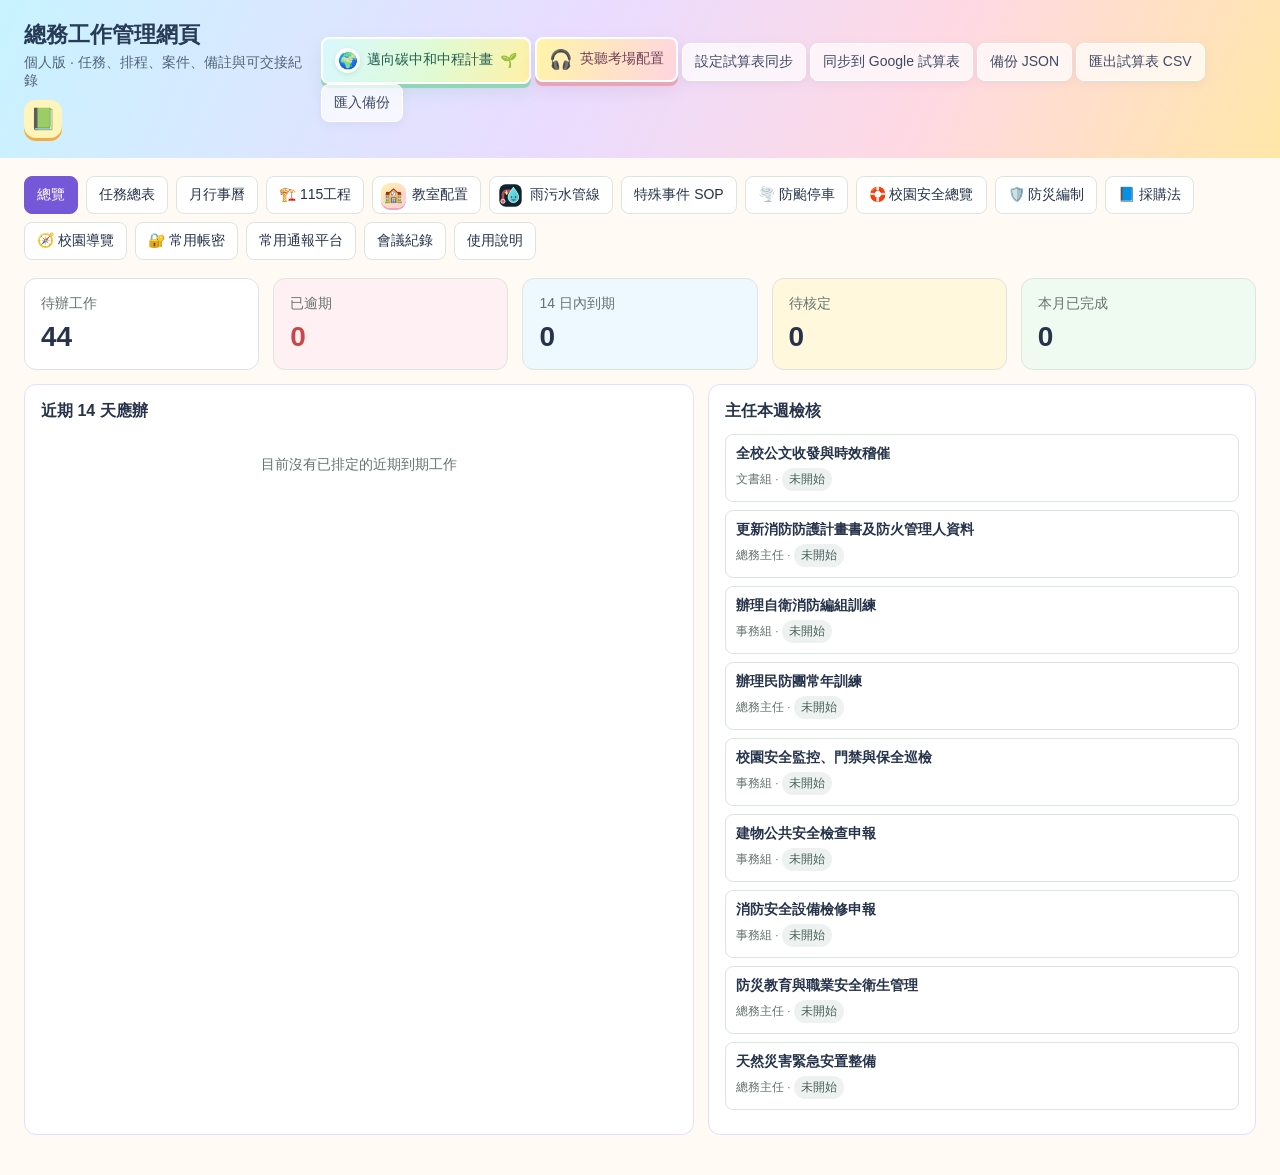
==== commit ce796ff5: "新增校園安全總覽分頁與嵌入頁面" ====
--- a/index.html
+++ b/index.html
@@ -21,7 +21,7 @@
 </style></head>
 <body>
 <header class="top"><div><h1>總務工作管理網頁</h1><p>個人版 · 任務、排程、案件、備註與可交接紀錄</p><a class="sheet-link" href="https://docs.google.com/spreadsheets/d/1DAQNZlOEwjr8OfYvhQ9pFFHYXQnb-mFBWY8OjrebS3k/edit?usp=sharing" target="_blank" rel="noopener noreferrer" title="開啟 Google 試算表記錄" aria-label="開啟 Google 試算表記錄">📗</a></div><div><a class="button carbon-plan-link" href="4.html" title="開啟邁向碳中和中程計畫"><span class="carbon-logo" aria-hidden="true">🌍</span>邁向碳中和中程計畫 <span aria-hidden="true">🌱</span></a> <a class="button listening-link" href="./english-listening-exam/" title="開啟英聽考場配置工作台"><span aria-hidden="true">🎧</span> 英聽考場配置</a> <button class="button ghost" id="gasSettings">設定試算表同步</button> <button class="button ghost" id="gasSync">同步到 Google 試算表</button> <button class="button ghost" id="exportJson">備份 JSON</button> <button class="button ghost" id="exportCsv">匯出試算表 CSV</button> <button class="button ghost" id="importBtn">匯入備份</button><input id="importFile" type="file" accept="application/json" hidden></div></header>
-<nav class="tabs"><button class="tab active" data-view="dashboard">總覽</button><button class="tab" data-view="tasks">任務總表</button><button class="tab" data-view="calendar">月行事曆</button><button class="tab" data-view="projects">🏗️ 115工程</button><button class="tab classroom-tab" data-view="classroomMap"><span class="tab-icon" aria-hidden="true">🏫</span> 教室配置</button><button class="tab pipeline-tab" data-view="waterPipeline"><img src="./water-pipeline/logo.svg" alt="">雨污水管線</button><button class="tab" data-view="incidents">特殊事件 SOP</button><button class="tab" data-view="typhoonParking">🌪️ 防颱停車</button><button class="tab" data-view="disasterResponse">🛡️ 防災編制</button><button class="tab" data-view="procurementLaw">📘 採購法</button><button class="tab" data-view="campusTour">🧭 校園導覽</button><button class="tab" data-view="vault">🔐 常用帳密</button><button class="tab" data-view="platforms">常用通報平台</button><button class="tab" data-view="meetings">會議紀錄</button><button class="tab" data-view="guide">使用說明</button></nav>
+<nav class="tabs"><button class="tab active" data-view="dashboard">總覽</button><button class="tab" data-view="tasks">任務總表</button><button class="tab" data-view="calendar">月行事曆</button><button class="tab" data-view="projects">🏗️ 115工程</button><button class="tab classroom-tab" data-view="classroomMap"><span class="tab-icon" aria-hidden="true">🏫</span> 教室配置</button><button class="tab pipeline-tab" data-view="waterPipeline"><img src="./water-pipeline/logo.svg" alt="">雨污水管線</button><button class="tab" data-view="incidents">特殊事件 SOP</button><button class="tab" data-view="typhoonParking">🌪️ 防颱停車</button><button class="tab" data-view="campusSafety">🛟 校園安全總覽</button><button class="tab" data-view="disasterResponse">🛡️ 防災編制</button><button class="tab" data-view="procurementLaw">📘 採購法</button><button class="tab" data-view="campusTour">🧭 校園導覽</button><button class="tab" data-view="vault">🔐 常用帳密</button><button class="tab" data-view="platforms">常用通報平台</button><button class="tab" data-view="meetings">會議紀錄</button><button class="tab" data-view="guide">使用說明</button></nav>
 <main>
 <section class="view active" id="dashboard"><div class="grid metrics" id="metrics"></div><div class="grid two" style="margin-top:14px"><article class="panel"><h2>近期 14 天應辦</h2><div id="upcoming"></div></article><article class="panel"><h2>主任本週檢核</h2><div id="weeklyCheck"></div></article></div></section>
 <section class="view" id="tasks"><div class="toolbar"><input id="search" placeholder="搜尋任務、備註或主責人"><select id="categoryFilter"></select><select id="statusFilter"></select><select id="ownerFilter"></select><span class="spacer"></span><button class="button primary" id="newTask">＋ 新增工作</button></div><div style="overflow:auto"><table><thead><tr><th>工作／案件</th><th>類別</th><th>主責</th><th>期限</th><th>狀態</th><th>頻率</th><th>風險／備註</th></tr></thead><tbody id="taskRows"></tbody></table></div></section>
@@ -86,6 +86,7 @@
   <div class="risk-callout"><b>⚠️ 停車人請注意：</b>學校僅提供停車場地，車主應自行評估颱風、停電、掉落物及低漥淹水等風險。如有車輛損毀或因低漥淹水受損，學校不負車輛保管或毀損責任；請留下可即時聯絡的電話並保持暢通。</div>
   <div class="typhoon-resource-grid"><article class="typhoon-resource"><span class="resource-icon">📄</span><div><h3>法源及作業依據</h3><p>臺北市各級學校颱風來襲期間校園開放停車注意事項（PDF）</p><a href="https://www-ws.gov.taipei/Download.ashx?u=LzAwMS9VcGxvYWQvMzQyL3JlbGZpbGUvMzY5NjcvNzA3ODQxNi9kZTU0NzI4My0zNjA1LTQ5ZWEtODQ0NC0wM2IyNzU0OWJkYTUucGRm&amp;n=6Ie65YyX5biC5ZCE57Sa5a245qCh6aKx6aKo5L6G6KWy5pyf6ZaT5qCh5ZyS6ZaL5pS%2B5YGc6LuK5rOo5oSP5LqL6aCFLnBkZg%3D%3D&amp;icon=.pdf" target="_blank" rel="noopener noreferrer">開啟臺北市原始文件 ↗</a></div></article><article class="typhoon-resource"><span class="resource-icon">📝</span><div><h3>車主聯絡登記表</h3><p>颱風期間校園開放停車－車主聯絡登記表（DOCX／Google 文件）</p><a href="https://docs.google.com/document/d/1WFEv5zVfjurTNfjn9K_CIIuCpkndWvmD/edit?usp=sharing&amp;ouid=104546515696060670125&amp;rtpof=true&amp;sd=true" target="_blank" rel="noopener noreferrer">開啟、列印或下載登記表 ↗</a></div></article></div>
 </section>
+<section class="view" id="campusSafety"><div class="embed-shell"><div class="embed-head"><span class="embed-icon" aria-hidden="true">🛟</span><div><h2>校園安全總覽</h2><p>查看校園安全資訊與防災應變資源。</p></div><a class="button primary" href="https://btosichen.github.io/yamsh-disaster-response/campus-safety-dashboard/" target="_blank" rel="noopener noreferrer">另開完整頁面 ↗</a></div><iframe class="embed-frame" src="https://btosichen.github.io/yamsh-disaster-response/campus-safety-dashboard/" title="校園安全總覽" loading="lazy" referrerpolicy="strict-origin-when-cross-origin"></iframe></div></section>
 <section class="view" id="disasterResponse"><div class="embed-shell"><div class="embed-head"><span class="embed-icon" style="background:linear-gradient(135deg,#ff7338,#d92f45)">🛡️</span><div><h2>陽明高中 115學年度防災應變任務查詢</h2><p>快速查詢防災編組、人員任務與應變分工，供平時整備及災害應變使用。</p></div><a class="button primary" href="https://btosichen.github.io/yamsh-disaster-response/" target="_blank" rel="noopener noreferrer">另開完整頁面 ↗</a></div><iframe class="embed-frame" src="https://btosichen.github.io/yamsh-disaster-response/" title="陽明高中115學年度防災應變任務查詢" loading="lazy" referrerpolicy="strict-origin-when-cross-origin"></iframe></div></section>
 <section class="view" id="procurementLaw"><div class="embed-shell"><div class="embed-head"><span class="embed-icon">📘</span><div><h2>初級採購法自學闖關站</h2><p>在總務工作日誌內直接查閱採購法重點、筆記與練習。</p></div><a class="button primary" href="https://btosichen.github.io/code_artifact_2026/code_artifact_2026.html" target="_blank" rel="noopener">另開完整頁面 ↗</a></div><iframe class="embed-frame" src="https://btosichen.github.io/code_artifact_2026/code_artifact_2026.html" title="初級採購法自學闖關站" loading="lazy" referrerpolicy="strict-origin-when-cross-origin"></iframe></div></section>
 <section class="view" id="campusTour"><div class="embed-shell"><div class="embed-head"><span class="embed-icon">🧭</span><div><h2>YM Campus GO｜陽明智慧校園導覽</h2><p>在總務工作日誌內快速開啟校園空間與路線導覽。</p></div><a class="button primary" href="https://btosichen.github.io/ym-campus-go/" target="_blank" rel="noopener">另開完整頁面 ↗</a></div><iframe class="embed-frame" src="https://btosichen.github.io/ym-campus-go/" title="陽明智慧校園導覽" loading="lazy" referrerpolicy="strict-origin-when-cross-origin" allow="geolocation"></iframe></div></section>
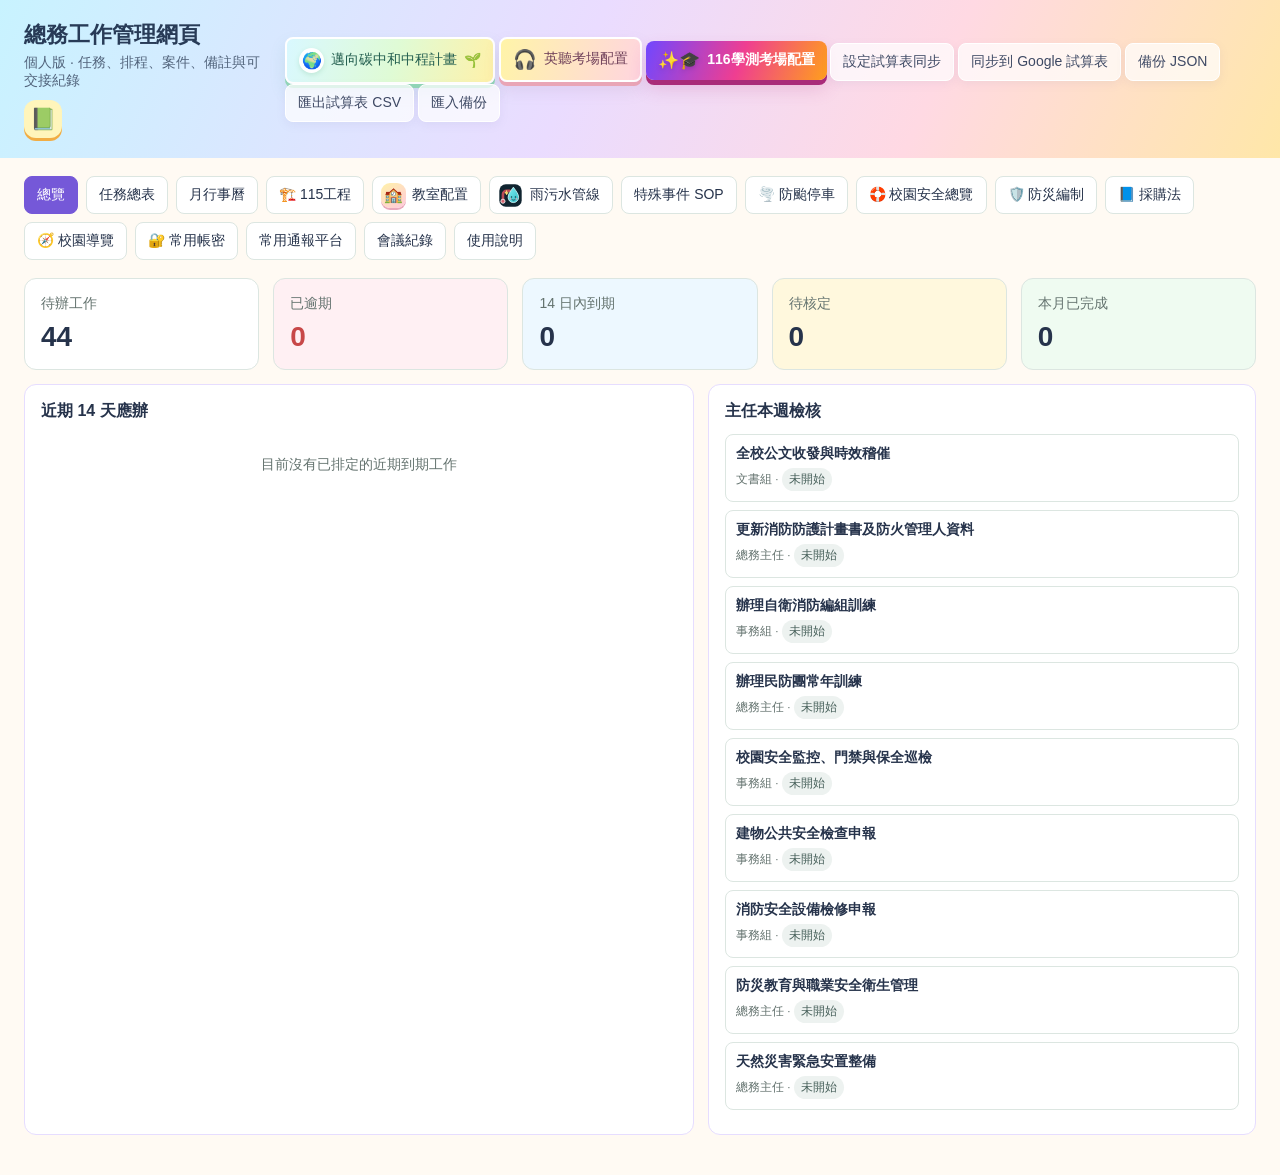
==== commit f1aed14e: "Add colorful 116 GSAT classroom planner link" ====
--- a/index.html
+++ b/index.html
@@ -1,140 +1,141 @@
-<!doctype html>
-<html lang="zh-Hant">
-<head>
-<meta charset="utf-8"><meta name="viewport" content="width=device-width,initial-scale=1">
-<title>總務工作管理網頁</title>
-<style>
-:root{--ink:#17312f;--muted:#64736f;--line:#dce6e1;--paper:#f6f8f5;--card:#fff;--accent:#177d69;--accent2:#dff3eb;--red:#c84848;--amber:#b77516;--blue:#316f9d}*{box-sizing:border-box}body{margin:0;background:var(--paper);color:var(--ink);font-family:-apple-system,BlinkMacSystemFont,"Noto Sans TC","Microsoft JhengHei",sans-serif;font-size:14px}.top{background:#123b36;color:white;padding:20px max(24px,calc((100vw - 1420px)/2));display:flex;justify-content:space-between;gap:16px;align-items:center}.top h1{font-size:22px;margin:0 0 4px}.top p{margin:0;color:#b9d5ca}.sheet-link{display:inline-flex;align-items:center;justify-content:center;width:38px;height:38px;margin-top:10px;border-radius:12px;background:#dff3eb;color:#126a4e;font-size:21px;text-decoration:none;box-shadow:0 3px 0 #8fceb9;transition:transform .15s,background .15s}.sheet-link:hover{background:#fff;transform:translateY(-2px)}.sheet-link:focus-visible{outline:3px solid #ffbf69;outline-offset:3px}.tabs{max-width:1420px;margin:18px auto 0;padding:0 24px;display:flex;gap:8px;flex-wrap:wrap}.tab,.button{border:1px solid var(--line);background:white;border-radius:8px;padding:9px 12px;cursor:pointer;font:inherit;color:var(--ink)}.tab.active,.button.primary{background:var(--accent);border-color:var(--accent);color:#fff}.button.ghost{background:transparent;color:white;border-color:#7aa59a}.button.danger{color:var(--red)}main{max-width:1420px;margin:auto;padding:18px 24px 40px}.view{display:none}.view.active{display:block}.grid{display:grid;gap:14px}.metrics{grid-template-columns:repeat(5,1fr)}.metric,.panel{background:var(--card);border:1px solid var(--line);border-radius:12px;padding:16px}.metric b{font-size:28px;display:block;margin-top:8px}.muted{color:var(--muted)}.panel h2{font-size:16px;margin:0 0 12px}.two{grid-template-columns:1.1fr .9fr}.toolbar{display:flex;gap:8px;flex-wrap:wrap;margin-bottom:14px;align-items:center}.toolbar input,.toolbar select,input,select,textarea{font:inherit;border:1px solid #c8d6d0;border-radius:7px;padding:8px;background:white;color:var(--ink)}.toolbar input{min-width:220px}.toolbar .spacer{flex:1}table{width:100%;border-collapse:collapse;background:white;border:1px solid var(--line);border-radius:12px;overflow:hidden}th,td{padding:10px 9px;border-bottom:1px solid var(--line);text-align:left;vertical-align:top}th{background:#edf4f0;font-size:12px;color:#48615a;white-space:nowrap}tr:last-child td{border-bottom:0}tr:hover td{background:#fbfdfc}.click{cursor:pointer}.badge{display:inline-block;padding:3px 7px;border-radius:999px;font-size:12px;background:#edf2f0;color:#47605a;white-space:nowrap}.badge.red{background:#fdeaea;color:#a52d2d}.badge.amber{background:#fff0d7;color:#916010}.badge.green{background:#ddf4e9;color:#12674f}.badge.blue{background:#e4eff7;color:#28618b}.calendar{background:#fff;border:1px solid var(--line);border-radius:12px;overflow:hidden}.cal-head,.weekdays{display:grid;grid-template-columns:repeat(7,1fr)}.cal-head{padding:13px 16px;align-items:center;border-bottom:1px solid var(--line)}.cal-head strong{text-align:center;font-size:16px}.weekdays div{background:#edf4f0;padding:8px;text-align:center;font-size:12px;color:var(--muted)}.days{display:grid;grid-template-columns:repeat(7,1fr)}.day{min-height:112px;border-right:1px solid var(--line);border-bottom:1px solid var(--line);padding:7px}.day:nth-child(7n){border-right:0}.day.off{background:#fafcfb;color:#a5b1ad}.today .num{background:var(--accent);color:#fff}.num{width:24px;height:24px;display:inline-grid;place-items:center;border-radius:50%;font-size:12px}.event{font-size:11px;padding:3px 5px;background:#e4f4ef;border-left:3px solid var(--accent);border-radius:3px;margin-top:4px;white-space:nowrap;overflow:hidden;text-overflow:ellipsis;cursor:pointer}.event.range-middle{border-left:0;border-radius:0;margin-left:-7px;margin-right:-7px;padding-left:10px}.event.range-start{border-radius:6px 0 0 6px}.event.range-end{border-left:0;border-radius:0 6px 6px 0;margin-left:-7px;padding-left:10px}.event.range-single{border-radius:6px}.event.overdue{background:#fde9e9;border-color:var(--red)}.board{display:grid;grid-template-columns:repeat(4,1fr);gap:12px}.column{border:1px solid var(--line);background:#edf4f0;border-radius:12px;padding:10px;min-height:360px}.column h3{margin:2px 3px 10px;font-size:14px}.task-card{background:white;border:1px solid var(--line);border-radius:8px;padding:10px;margin:8px 0;cursor:pointer}.task-card b{display:block;margin-bottom:5px}.task-card small{color:var(--muted)}dialog{width:min(760px,calc(100vw - 30px));border:0;border-radius:14px;padding:0;box-shadow:0 24px 70px #123b3650}dialog::backdrop{background:#123b36}.dialog-head{padding:16px 20px;background:#123b36;color:white;display:flex;justify-content:space-between;align-items:center}.dialog-head h2{margin:0;font-size:18px}.dialog-body{padding:20px;max-height:78vh;overflow:auto}.form{display:grid;grid-template-columns:repeat(2,1fr);gap:12px}.form label{display:grid;gap:5px;color:#49625b;font-size:12px}.form label.full{grid-column:1/-1}.form textarea{min-height:72px;resize:vertical}.dialog-foot{padding:14px 20px;border-top:1px solid var(--line);display:flex;gap:8px;justify-content:flex-end}.notes{margin-top:12px}.note{border-left:3px solid var(--accent);padding:8px 10px;background:#f4faf7;margin:7px 0}.note time{font-size:11px;color:var(--muted);display:block;margin-top:3px}.empty{padding:22px;text-align:center;color:var(--muted)}.due{color:var(--red);font-weight:600}@media(max-width:900px){.metrics,.two,.board{grid-template-columns:1fr 1fr}.day{min-height:85px}.form{grid-template-columns:1fr}}@media(max-width:580px){.top{padding:16px}.metrics,.two,.board{grid-template-columns:1fr}main,.tabs{padding-left:12px;padding-right:12px}.day{min-height:66px;padding:4px}.event{font-size:9px}.toolbar input{min-width:120px}th:nth-child(3),td:nth-child(3),th:nth-child(6),td:nth-child(6){display:none}}
-</style><style>
-:root{--accent:#7558d8;--accent2:#ede8ff;--paper:#fffaf3;--ink:#26334b}.top{background:linear-gradient(110deg,#6b52c9,#ed6b85 58%,#ffae5d)}.tab.active,.button.primary{background:#7558d8;border-color:#7558d8}.sheet-link{background:#fff5bb;color:#9e5b00;box-shadow:0 3px 0 #f1ad44}.metric:nth-child(2){background:#fff0f3}.metric:nth-child(3){background:#edf8ff}.metric:nth-child(4){background:#fff8dd}.metric:nth-child(5){background:#effbf1}.panel{border-color:#e6ddff}.event.color-red{background:#ffe5e8;border-color:#e94f66}.event.color-blue{background:#e4f1ff;border-color:#3987d7}.event.color-green{background:#e3f8ec;border-color:#30a66a}.event.color-yellow{background:#fff5cc;border-color:#dfaa25}.platform-grid,.meeting-grid{display:grid;grid-template-columns:repeat(auto-fit,minmax(250px,1fr));gap:14px}.platform-card,.meeting-card{background:#fff;border:1px solid #e5ddfa;border-radius:14px;padding:15px;box-shadow:0 4px 12px #7458d818}.platform-card:nth-child(4n+2),.meeting-card:nth-child(4n+2){border-top:5px solid #ed6b85}.platform-card:nth-child(4n+3),.meeting-card:nth-child(4n+3){border-top:5px solid #4c9de0}.platform-card:nth-child(4n+4),.meeting-card:nth-child(4n+4){border-top:5px solid #f1ae43}.card-actions{display:flex;gap:7px;margin-top:12px}.card-actions button{padding:6px 9px}.platform-card a{color:#5d43bc;font-weight:600}
-.project-summary{display:grid;grid-template-columns:repeat(3,1fr);gap:12px;margin-bottom:14px}.project-stat{background:#fff;border:1px solid #e5ddfa;border-radius:14px;padding:15px}.project-stat b{display:block;font-size:25px;margin-top:5px;color:#5d43bc}.project-grid{display:grid;grid-template-columns:repeat(2,minmax(0,1fr));gap:14px}.project-card{background:#fff;border:1px solid #e5ddfa;border-radius:16px;padding:18px;box-shadow:0 6px 18px #7458d816}.project-card.classroom{border-top:6px solid #7558d8}.project-card.windows{border-top:6px solid #4c9de0}.project-card h2{margin:8px 0 4px;font-size:21px}.project-meta{display:grid;grid-template-columns:repeat(2,1fr);gap:9px;margin:15px 0}.project-meta div{background:#f8f6fe;border-radius:10px;padding:10px}.project-meta small{display:block;color:var(--muted);margin-bottom:4px}.work-groups{display:grid;grid-template-columns:repeat(3,1fr);gap:9px}.work-group{border:1px solid #ebe5fa;border-radius:11px;padding:11px}.work-group h3{font-size:14px;margin:0 0 7px}.work-group ul{margin:0;padding-left:18px}.work-group li{line-height:1.55;margin:3px 0}.project-note{margin-top:13px;padding:10px 12px;border-radius:9px;background:#fff8dd;color:#69551c}.source-note{margin-top:14px;font-size:12px;color:var(--muted)}@media(max-width:1000px){.project-grid{grid-template-columns:1fr}.work-groups{grid-template-columns:repeat(2,1fr)}}@media(max-width:580px){.project-summary,.project-meta,.work-groups{grid-template-columns:1fr}}
-</style><style>
-.incident-hero{background:linear-gradient(135deg,#32246c,#7558d8 55%,#ed6b85);color:#fff;border-radius:18px;padding:22px;margin-bottom:16px;display:grid;grid-template-columns:1.3fr .7fr;gap:18px;box-shadow:0 12px 30px #5d43bc28}.incident-hero h2{font-size:25px;margin:7px 0}.incident-hero p{color:#f0ecff;line-height:1.7;margin:0}.hero-status{background:#ffffff18;border:1px solid #ffffff30;border-radius:14px;padding:15px}.hero-status b{font-size:18px;display:block;margin:5px 0 8px}.eyebrow{font-size:12px;font-weight:700;letter-spacing:.08em;color:#dfd7ff}.incident-layout{display:grid;grid-template-columns:minmax(0,1.5fr) minmax(270px,.5fr);gap:14px}.incident-card,.sop-card{background:#fff;border:1px solid #e5ddfa;border-radius:14px;padding:17px;box-shadow:0 4px 12px #7458d812}.incident-card h3,.sop-card h3{margin:0 0 10px;font-size:16px}.incident-card p,.incident-card li,.sop-card p,.sop-card li{line-height:1.7}.fact-note{background:#fff8dd;border-left:4px solid #f1ae43;padding:11px 13px;border-radius:8px;margin:12px 0}.timeline{position:relative;margin:10px 0 0;padding-left:38px}.timeline:before{content:"";position:absolute;left:15px;top:10px;bottom:14px;width:2px;background:#d9d0fb}.timeline-step{position:relative;padding:0 0 18px}.timeline-step:last-child{padding-bottom:0}.timeline-icon{position:absolute;left:-38px;top:0;width:31px;height:31px;border-radius:50%;display:grid;place-items:center;background:#ede8ff;border:2px solid #fff;box-shadow:0 0 0 2px #b8a8ed;font-size:15px}.timeline-step b{display:block;margin-bottom:3px}.timeline-step small{color:var(--muted);line-height:1.55;display:block}.sop-grid{display:grid;grid-template-columns:repeat(4,1fr);gap:10px}.sop-step{border:1px solid #e7e0fb;border-radius:12px;padding:13px;background:#fdfcff;min-height:150px}.sop-step .step-no{display:inline-grid;place-items:center;width:27px;height:27px;border-radius:9px;background:#7558d8;color:#fff;font-weight:700;margin-bottom:8px}.sop-step b{display:block;margin-bottom:6px}.sop-step p{font-size:12px;color:var(--muted);margin:0}.check-grid{display:grid;grid-template-columns:repeat(2,1fr);gap:8px 18px;padding:0;list-style:none}.check-grid li:before{content:"✓";display:inline-grid;place-items:center;width:20px;height:20px;margin-right:7px;border-radius:6px;background:#e3f8ec;color:#1c8752;font-weight:700}.incident-list{display:grid;gap:10px}.incident-item{border:1px solid #e7e0fb;border-radius:12px;padding:13px;background:#fff;cursor:pointer}.incident-item:hover{border-color:#9d8cdb;background:#fdfcff}.incident-item.active{border-color:#7558d8;box-shadow:0 0 0 2px #ede8ff}.incident-item b{display:block;margin-bottom:5px}.case-toolbar{display:flex;gap:8px;align-items:center;flex-wrap:wrap;margin-bottom:14px}.source-links a{color:#5d43bc}.phase-strip{display:grid;grid-template-columns:repeat(4,1fr);gap:8px;margin-top:11px}.phase{padding:10px;border-radius:10px;background:#f6f2ff;text-align:center;font-size:12px}.phase b{display:block;font-size:14px;color:#5d43bc;margin-bottom:3px}@media(max-width:1000px){.sop-grid{grid-template-columns:repeat(2,1fr)}.incident-layout,.incident-hero{grid-template-columns:1fr}}@media(max-width:580px){.sop-grid,.check-grid,.phase-strip{grid-template-columns:1fr}.incident-hero{padding:17px}.incident-hero h2{font-size:21px}}
-.embed-shell{background:#fff;border:1px solid #e5ddfa;border-radius:16px;overflow:hidden;box-shadow:0 8px 24px #7458d816}.embed-head{display:flex;gap:14px;align-items:center;padding:15px 17px;border-bottom:1px solid #e9e3f8;background:linear-gradient(100deg,#f7f3ff,#fff9ef)}.embed-icon{width:44px;height:44px;display:grid;place-items:center;border-radius:13px;background:#7558d8;color:#fff;font-size:23px;flex:none}.embed-head h2{margin:0 0 3px;font-size:18px}.embed-head p{margin:0;color:var(--muted)}.embed-head .button{margin-left:auto;white-space:nowrap;text-decoration:none}.embed-frame{display:block;width:100%;height:calc(100vh - 235px);min-height:650px;border:0;background:#fff}@media(max-width:580px){.embed-head{align-items:flex-start;flex-wrap:wrap}.embed-head .button{margin-left:58px}.embed-frame{height:calc(100vh - 270px);min-height:560px}}
-.vault-shell{max-width:1080px;margin:auto}.vault-lock{background:linear-gradient(135deg,#332566,#7558d8);color:#fff;border-radius:18px;padding:28px;display:grid;grid-template-columns:1fr minmax(280px,.65fr);gap:24px;align-items:center;box-shadow:0 14px 35px #4d369b32}.vault-lock h2{font-size:25px;margin:7px 0}.vault-lock p{color:#e9e3ff;line-height:1.7}.unlock-box{background:#fff;color:var(--ink);border-radius:14px;padding:18px}.unlock-box label{display:grid;gap:7px;font-size:12px;color:var(--muted)}.unlock-box input{font-size:18px;letter-spacing:.12em;width:100%}.unlock-box .button{width:100%;margin-top:10px}.vault-note{font-size:12px;margin:10px 0 0!important;color:#dcd4ff!important}.vault-toolbar{display:flex;gap:9px;align-items:center;flex-wrap:wrap;margin-bottom:14px}.vault-toolbar input,.vault-toolbar select{min-width:210px}.vault-grid{display:grid;grid-template-columns:repeat(2,minmax(0,1fr));gap:13px}.vault-card{background:#fff;border:1px solid #e5ddfa;border-radius:14px;padding:15px;box-shadow:0 4px 12px #7458d812}.vault-card h3{font-size:16px;margin:0 0 5px}.vault-card>a{color:#5d43bc;font-weight:600;text-decoration:none}.vault-account{margin-top:11px;padding:11px;border-radius:10px;background:#f8f6fe}.vault-account-label{font-size:11px;color:var(--muted);font-weight:700;margin-bottom:6px}.secret-row{display:grid;grid-template-columns:66px 1fr auto auto;gap:6px;align-items:center;margin-top:6px}.secret-row span{font-size:12px;color:var(--muted)}.secret-row input{min-width:0;width:100%;font-family:ui-monospace,SFMono-Regular,Menlo,monospace;background:#fff}.secret-row button{padding:7px 8px}.vault-card .note{margin:10px 0 0;font-size:12px}.vault-empty{grid-column:1/-1;padding:28px;text-align:center;color:var(--muted)}@media(max-width:760px){.vault-lock,.vault-grid{grid-template-columns:1fr}.secret-row{grid-template-columns:56px 1fr auto}.secret-row .copy-secret{grid-column:2/-1}.vault-toolbar input,.vault-toolbar select{min-width:0;flex:1}}
-.top{background:linear-gradient(115deg,#c8f3ff,#eadcff 45%,#ffd9e3 72%,#ffe7a8);color:#283b57}.top p{color:#52647c}.button.ghost{background:#ffffffb8;color:#3e4964;border-color:#fff;box-shadow:0 3px 10px #8b7bb21a}.button.ghost:hover{background:#fff}.tab[data-view="typhoonParking"].active{background:linear-gradient(105deg,#24b8cb,#5bbf85,#ff9d5c);border-color:transparent;color:#fff;box-shadow:0 5px 14px #33a7a72b}.tab[data-view="disasterResponse"].active{background:linear-gradient(105deg,#ff7338,#d92f45);border-color:transparent;color:#fff;box-shadow:0 5px 14px #d92f4530}
-.typhoon-page{--sky:#28b8d1;--mint:#55c790;--coral:#ff826b;--sun:#ffc95b;--violet:#9b82e8}.typhoon-hero{position:relative;overflow:hidden;background:linear-gradient(125deg,#dff8ff,#e8fff1 48%,#fff2c7);color:#29405d;border:1px solid #bfe7ee;border-radius:22px;padding:26px;display:grid;grid-template-columns:minmax(0,1.2fr) minmax(300px,.8fr);gap:20px;box-shadow:0 12px 28px #43a9bd1f}.typhoon-hero:after{content:"";position:absolute;width:190px;height:190px;border-radius:50%;right:-60px;top:-95px;background:#ffb4c66b}.typhoon-hero h2{font-size:28px;margin:7px 0;color:#24506c}.typhoon-hero p{line-height:1.75;margin:0;color:#4e6475}.typhoon-hero .eyebrow{color:#16889c}.deadline-box{position:relative;z-index:1;background:#fff;border:2px solid #fff;outline:1px solid #f6d276;border-radius:17px;padding:17px;box-shadow:0 8px 20px #e6a44024}.deadline-label{display:inline-block;background:#fff0b8;color:#9a6500;padding:4px 9px;border-radius:999px;font-size:12px;font-weight:800}.deadline-box strong{display:block;font-size:24px;margin:8px 0;color:#e75f4d}.deadline-box small{display:block;line-height:1.6;color:#657083}.typhoon-time-grid,.typhoon-resource-grid{display:grid;grid-template-columns:repeat(2,minmax(0,1fr));gap:13px;margin-top:14px}.typhoon-time,.typhoon-resource{background:#fff;border:1px solid #dce9ef;border-radius:16px;padding:17px;box-shadow:0 6px 16px #72839b14}.typhoon-time.open{background:linear-gradient(145deg,#e7faff,#f8feff);border-top:6px solid var(--sky)}.typhoon-time.urgent{background:linear-gradient(145deg,#fff2ed,#fffaf2);border-top:6px solid var(--coral)}.typhoon-time h3,.typhoon-resource h3{margin:0 0 7px;font-size:16px}.typhoon-time p,.typhoon-resource p{margin:0;color:#637083;line-height:1.68}.typhoon-time.open b{color:#087f97}.typhoon-time.urgent b{color:#cb503e}.typhoon-sop-card{margin-top:14px;border-color:#d7e8ee;background:linear-gradient(180deg,#fff,#fcfbff)}.typhoon-sop-grid{display:grid;grid-template-columns:repeat(5,minmax(0,1fr));gap:10px}.typhoon-step{border:1px solid #e1e8ed;border-radius:15px;padding:14px;min-height:192px;box-shadow:0 4px 12px #71879b0e}.typhoon-step:nth-child(1){background:#e9faff}.typhoon-step:nth-child(2){background:#eafff1}.typhoon-step:nth-child(3){background:#fff8d9}.typhoon-step:nth-child(4){background:#fff0f3}.typhoon-step:nth-child(5){background:#f2eeff}.typhoon-step .step-no{display:inline-grid;place-items:center;width:31px;height:31px;border-radius:10px;color:#fff;font-weight:800;margin-bottom:9px}.typhoon-step:nth-child(1) .step-no{background:var(--sky)}.typhoon-step:nth-child(2) .step-no{background:var(--mint)}.typhoon-step:nth-child(3) .step-no{background:#e4a62d}.typhoon-step:nth-child(4) .step-no{background:var(--coral)}.typhoon-step:nth-child(5) .step-no{background:var(--violet)}.typhoon-step b{display:block;margin-bottom:6px;color:#34435b}.typhoon-step p{font-size:12px;line-height:1.65;color:#687487;margin:0}.risk-callout{background:linear-gradient(100deg,#fff7cc,#fff0dc);border:1px solid #efd491;border-left:6px solid var(--sun);border-radius:14px;padding:15px 17px;line-height:1.7;margin-top:14px;color:#5d4e2e}.typhoon-resource:first-child{background:#eefaff;border-color:#c9e9f1}.typhoon-resource:last-child{background:#effcf4;border-color:#ccebd8}.typhoon-resource{display:flex;gap:13px;align-items:flex-start}.resource-icon{width:44px;height:44px;display:grid;place-items:center;border-radius:13px;background:#fff;font-size:23px;flex:none;box-shadow:0 3px 10px #6c87941a}.typhoon-resource a{display:inline-block;margin-top:10px;color:#167e8c;font-weight:800;text-decoration:none}.typhoon-resource:last-child a{color:#258153}.typhoon-resource a:hover{text-decoration:underline;transform:translateY(-1px)}@media(max-width:1100px){.typhoon-sop-grid{grid-template-columns:repeat(3,1fr)}.typhoon-hero{grid-template-columns:1fr}}@media(max-width:760px){.typhoon-sop-grid{grid-template-columns:repeat(2,1fr)}}@media(max-width:580px){.typhoon-time-grid,.typhoon-resource-grid,.typhoon-sop-grid{grid-template-columns:1fr}.typhoon-hero{padding:18px}.typhoon-hero h2{font-size:23px}.deadline-box strong{font-size:21px}.typhoon-step{min-height:0}}
-</style><style>
-.classroom-tab{display:inline-flex;align-items:center;gap:5px}.tab-icon{display:inline-grid;place-items:center;width:25px;height:25px;margin:-4px 1px -4px -4px;border-radius:9px;background:linear-gradient(145deg,#fff2a9,#ffc9dc);box-shadow:0 2px 0 #e9a9bc;font-size:15px}.tab.classroom-tab.active{background:linear-gradient(110deg,#6a59d8,#ec7290);border-color:transparent;color:#fff;box-shadow:0 5px 14px #9c5baf30}.classroom-head{background:linear-gradient(105deg,#eef3ff,#fff3f7 58%,#fff8d8)}.classroom-icon{position:relative;background:linear-gradient(145deg,#705edb,#ee7492);box-shadow:0 4px 0 #5b4ab9,0 8px 16px #7658d82b;font-size:24px;transform:rotate(-2deg)}.classroom-icon i{position:absolute;right:-5px;top:-7px;display:grid;place-items:center;width:18px;height:18px;border-radius:50%;background:#ffcf58;color:#e4516b;border:2px solid #fff;font-size:9px;font-style:normal}.classroom-open{background:linear-gradient(105deg,#705edb,#ee7492)!important;border:0!important}.classroom-shell{border-color:#ddcff8;box-shadow:0 10px 28px #7658d820}.pipeline-tab{display:inline-flex;align-items:center;gap:6px}.pipeline-tab img{width:25px;height:25px;margin:-4px 1px -4px -4px}.tab.pipeline-tab.active{background:linear-gradient(110deg,#163c4d,#34bac5 58%,#b94a56);border-color:transparent;color:#fff;box-shadow:0 5px 14px #23879535}.pipeline-shell{border-color:#a8dce1;box-shadow:0 10px 28px #257e8e20}.pipeline-head{background:linear-gradient(105deg,#e8fbfc,#f7fbff 58%,#fff0f2)}.pipeline-icon{background:#102430;padding:4px}.pipeline-icon img{display:block;width:100%;height:100%}.pipeline-open{background:linear-gradient(105deg,#1c8792,#b94a56)!important;border:0!important}
-</style><style>
+<!doctype html>
+<html lang="zh-Hant">
+<head>
+<meta charset="utf-8"><meta name="viewport" content="width=device-width,initial-scale=1">
+<title>總務工作管理網頁</title>
+<style>
+:root{--ink:#17312f;--muted:#64736f;--line:#dce6e1;--paper:#f6f8f5;--card:#fff;--accent:#177d69;--accent2:#dff3eb;--red:#c84848;--amber:#b77516;--blue:#316f9d}*{box-sizing:border-box}body{margin:0;background:var(--paper);color:var(--ink);font-family:-apple-system,BlinkMacSystemFont,"Noto Sans TC","Microsoft JhengHei",sans-serif;font-size:14px}.top{background:#123b36;color:white;padding:20px max(24px,calc((100vw - 1420px)/2));display:flex;justify-content:space-between;gap:16px;align-items:center}.top h1{font-size:22px;margin:0 0 4px}.top p{margin:0;color:#b9d5ca}.sheet-link{display:inline-flex;align-items:center;justify-content:center;width:38px;height:38px;margin-top:10px;border-radius:12px;background:#dff3eb;color:#126a4e;font-size:21px;text-decoration:none;box-shadow:0 3px 0 #8fceb9;transition:transform .15s,background .15s}.sheet-link:hover{background:#fff;transform:translateY(-2px)}.sheet-link:focus-visible{outline:3px solid #ffbf69;outline-offset:3px}.tabs{max-width:1420px;margin:18px auto 0;padding:0 24px;display:flex;gap:8px;flex-wrap:wrap}.tab,.button{border:1px solid var(--line);background:white;border-radius:8px;padding:9px 12px;cursor:pointer;font:inherit;color:var(--ink)}.tab.active,.button.primary{background:var(--accent);border-color:var(--accent);color:#fff}.button.ghost{background:transparent;color:white;border-color:#7aa59a}.button.danger{color:var(--red)}main{max-width:1420px;margin:auto;padding:18px 24px 40px}.view{display:none}.view.active{display:block}.grid{display:grid;gap:14px}.metrics{grid-template-columns:repeat(5,1fr)}.metric,.panel{background:var(--card);border:1px solid var(--line);border-radius:12px;padding:16px}.metric b{font-size:28px;display:block;margin-top:8px}.muted{color:var(--muted)}.panel h2{font-size:16px;margin:0 0 12px}.two{grid-template-columns:1.1fr .9fr}.toolbar{display:flex;gap:8px;flex-wrap:wrap;margin-bottom:14px;align-items:center}.toolbar input,.toolbar select,input,select,textarea{font:inherit;border:1px solid #c8d6d0;border-radius:7px;padding:8px;background:white;color:var(--ink)}.toolbar input{min-width:220px}.toolbar .spacer{flex:1}table{width:100%;border-collapse:collapse;background:white;border:1px solid var(--line);border-radius:12px;overflow:hidden}th,td{padding:10px 9px;border-bottom:1px solid var(--line);text-align:left;vertical-align:top}th{background:#edf4f0;font-size:12px;color:#48615a;white-space:nowrap}tr:last-child td{border-bottom:0}tr:hover td{background:#fbfdfc}.click{cursor:pointer}.badge{display:inline-block;padding:3px 7px;border-radius:999px;font-size:12px;background:#edf2f0;color:#47605a;white-space:nowrap}.badge.red{background:#fdeaea;color:#a52d2d}.badge.amber{background:#fff0d7;color:#916010}.badge.green{background:#ddf4e9;color:#12674f}.badge.blue{background:#e4eff7;color:#28618b}.calendar{background:#fff;border:1px solid var(--line);border-radius:12px;overflow:hidden}.cal-head,.weekdays{display:grid;grid-template-columns:repeat(7,1fr)}.cal-head{padding:13px 16px;align-items:center;border-bottom:1px solid var(--line)}.cal-head strong{text-align:center;font-size:16px}.weekdays div{background:#edf4f0;padding:8px;text-align:center;font-size:12px;color:var(--muted)}.days{display:grid;grid-template-columns:repeat(7,1fr)}.day{min-height:112px;border-right:1px solid var(--line);border-bottom:1px solid var(--line);padding:7px}.day:nth-child(7n){border-right:0}.day.off{background:#fafcfb;color:#a5b1ad}.today .num{background:var(--accent);color:#fff}.num{width:24px;height:24px;display:inline-grid;place-items:center;border-radius:50%;font-size:12px}.event{font-size:11px;padding:3px 5px;background:#e4f4ef;border-left:3px solid var(--accent);border-radius:3px;margin-top:4px;white-space:nowrap;overflow:hidden;text-overflow:ellipsis;cursor:pointer}.event.range-middle{border-left:0;border-radius:0;margin-left:-7px;margin-right:-7px;padding-left:10px}.event.range-start{border-radius:6px 0 0 6px}.event.range-end{border-left:0;border-radius:0 6px 6px 0;margin-left:-7px;padding-left:10px}.event.range-single{border-radius:6px}.event.overdue{background:#fde9e9;border-color:var(--red)}.board{display:grid;grid-template-columns:repeat(4,1fr);gap:12px}.column{border:1px solid var(--line);background:#edf4f0;border-radius:12px;padding:10px;min-height:360px}.column h3{margin:2px 3px 10px;font-size:14px}.task-card{background:white;border:1px solid var(--line);border-radius:8px;padding:10px;margin:8px 0;cursor:pointer}.task-card b{display:block;margin-bottom:5px}.task-card small{color:var(--muted)}dialog{width:min(760px,calc(100vw - 30px));border:0;border-radius:14px;padding:0;box-shadow:0 24px 70px #123b3650}dialog::backdrop{background:#123b36}.dialog-head{padding:16px 20px;background:#123b36;color:white;display:flex;justify-content:space-between;align-items:center}.dialog-head h2{margin:0;font-size:18px}.dialog-body{padding:20px;max-height:78vh;overflow:auto}.form{display:grid;grid-template-columns:repeat(2,1fr);gap:12px}.form label{display:grid;gap:5px;color:#49625b;font-size:12px}.form label.full{grid-column:1/-1}.form textarea{min-height:72px;resize:vertical}.dialog-foot{padding:14px 20px;border-top:1px solid var(--line);display:flex;gap:8px;justify-content:flex-end}.notes{margin-top:12px}.note{border-left:3px solid var(--accent);padding:8px 10px;background:#f4faf7;margin:7px 0}.note time{font-size:11px;color:var(--muted);display:block;margin-top:3px}.empty{padding:22px;text-align:center;color:var(--muted)}.due{color:var(--red);font-weight:600}@media(max-width:900px){.metrics,.two,.board{grid-template-columns:1fr 1fr}.day{min-height:85px}.form{grid-template-columns:1fr}}@media(max-width:580px){.top{padding:16px}.metrics,.two,.board{grid-template-columns:1fr}main,.tabs{padding-left:12px;padding-right:12px}.day{min-height:66px;padding:4px}.event{font-size:9px}.toolbar input{min-width:120px}th:nth-child(3),td:nth-child(3),th:nth-child(6),td:nth-child(6){display:none}}
+</style><style>
+:root{--accent:#7558d8;--accent2:#ede8ff;--paper:#fffaf3;--ink:#26334b}.top{background:linear-gradient(110deg,#6b52c9,#ed6b85 58%,#ffae5d)}.tab.active,.button.primary{background:#7558d8;border-color:#7558d8}.sheet-link{background:#fff5bb;color:#9e5b00;box-shadow:0 3px 0 #f1ad44}.metric:nth-child(2){background:#fff0f3}.metric:nth-child(3){background:#edf8ff}.metric:nth-child(4){background:#fff8dd}.metric:nth-child(5){background:#effbf1}.panel{border-color:#e6ddff}.event.color-red{background:#ffe5e8;border-color:#e94f66}.event.color-blue{background:#e4f1ff;border-color:#3987d7}.event.color-green{background:#e3f8ec;border-color:#30a66a}.event.color-yellow{background:#fff5cc;border-color:#dfaa25}.platform-grid,.meeting-grid{display:grid;grid-template-columns:repeat(auto-fit,minmax(250px,1fr));gap:14px}.platform-card,.meeting-card{background:#fff;border:1px solid #e5ddfa;border-radius:14px;padding:15px;box-shadow:0 4px 12px #7458d818}.platform-card:nth-child(4n+2),.meeting-card:nth-child(4n+2){border-top:5px solid #ed6b85}.platform-card:nth-child(4n+3),.meeting-card:nth-child(4n+3){border-top:5px solid #4c9de0}.platform-card:nth-child(4n+4),.meeting-card:nth-child(4n+4){border-top:5px solid #f1ae43}.card-actions{display:flex;gap:7px;margin-top:12px}.card-actions button{padding:6px 9px}.platform-card a{color:#5d43bc;font-weight:600}
+.project-summary{display:grid;grid-template-columns:repeat(3,1fr);gap:12px;margin-bottom:14px}.project-stat{background:#fff;border:1px solid #e5ddfa;border-radius:14px;padding:15px}.project-stat b{display:block;font-size:25px;margin-top:5px;color:#5d43bc}.project-grid{display:grid;grid-template-columns:repeat(2,minmax(0,1fr));gap:14px}.project-card{background:#fff;border:1px solid #e5ddfa;border-radius:16px;padding:18px;box-shadow:0 6px 18px #7458d816}.project-card.classroom{border-top:6px solid #7558d8}.project-card.windows{border-top:6px solid #4c9de0}.project-card h2{margin:8px 0 4px;font-size:21px}.project-meta{display:grid;grid-template-columns:repeat(2,1fr);gap:9px;margin:15px 0}.project-meta div{background:#f8f6fe;border-radius:10px;padding:10px}.project-meta small{display:block;color:var(--muted);margin-bottom:4px}.work-groups{display:grid;grid-template-columns:repeat(3,1fr);gap:9px}.work-group{border:1px solid #ebe5fa;border-radius:11px;padding:11px}.work-group h3{font-size:14px;margin:0 0 7px}.work-group ul{margin:0;padding-left:18px}.work-group li{line-height:1.55;margin:3px 0}.project-note{margin-top:13px;padding:10px 12px;border-radius:9px;background:#fff8dd;color:#69551c}.source-note{margin-top:14px;font-size:12px;color:var(--muted)}@media(max-width:1000px){.project-grid{grid-template-columns:1fr}.work-groups{grid-template-columns:repeat(2,1fr)}}@media(max-width:580px){.project-summary,.project-meta,.work-groups{grid-template-columns:1fr}}
+</style><style>
+.incident-hero{background:linear-gradient(135deg,#32246c,#7558d8 55%,#ed6b85);color:#fff;border-radius:18px;padding:22px;margin-bottom:16px;display:grid;grid-template-columns:1.3fr .7fr;gap:18px;box-shadow:0 12px 30px #5d43bc28}.incident-hero h2{font-size:25px;margin:7px 0}.incident-hero p{color:#f0ecff;line-height:1.7;margin:0}.hero-status{background:#ffffff18;border:1px solid #ffffff30;border-radius:14px;padding:15px}.hero-status b{font-size:18px;display:block;margin:5px 0 8px}.eyebrow{font-size:12px;font-weight:700;letter-spacing:.08em;color:#dfd7ff}.incident-layout{display:grid;grid-template-columns:minmax(0,1.5fr) minmax(270px,.5fr);gap:14px}.incident-card,.sop-card{background:#fff;border:1px solid #e5ddfa;border-radius:14px;padding:17px;box-shadow:0 4px 12px #7458d812}.incident-card h3,.sop-card h3{margin:0 0 10px;font-size:16px}.incident-card p,.incident-card li,.sop-card p,.sop-card li{line-height:1.7}.fact-note{background:#fff8dd;border-left:4px solid #f1ae43;padding:11px 13px;border-radius:8px;margin:12px 0}.timeline{position:relative;margin:10px 0 0;padding-left:38px}.timeline:before{content:"";position:absolute;left:15px;top:10px;bottom:14px;width:2px;background:#d9d0fb}.timeline-step{position:relative;padding:0 0 18px}.timeline-step:last-child{padding-bottom:0}.timeline-icon{position:absolute;left:-38px;top:0;width:31px;height:31px;border-radius:50%;display:grid;place-items:center;background:#ede8ff;border:2px solid #fff;box-shadow:0 0 0 2px #b8a8ed;font-size:15px}.timeline-step b{display:block;margin-bottom:3px}.timeline-step small{color:var(--muted);line-height:1.55;display:block}.sop-grid{display:grid;grid-template-columns:repeat(4,1fr);gap:10px}.sop-step{border:1px solid #e7e0fb;border-radius:12px;padding:13px;background:#fdfcff;min-height:150px}.sop-step .step-no{display:inline-grid;place-items:center;width:27px;height:27px;border-radius:9px;background:#7558d8;color:#fff;font-weight:700;margin-bottom:8px}.sop-step b{display:block;margin-bottom:6px}.sop-step p{font-size:12px;color:var(--muted);margin:0}.check-grid{display:grid;grid-template-columns:repeat(2,1fr);gap:8px 18px;padding:0;list-style:none}.check-grid li:before{content:"✓";display:inline-grid;place-items:center;width:20px;height:20px;margin-right:7px;border-radius:6px;background:#e3f8ec;color:#1c8752;font-weight:700}.incident-list{display:grid;gap:10px}.incident-item{border:1px solid #e7e0fb;border-radius:12px;padding:13px;background:#fff;cursor:pointer}.incident-item:hover{border-color:#9d8cdb;background:#fdfcff}.incident-item.active{border-color:#7558d8;box-shadow:0 0 0 2px #ede8ff}.incident-item b{display:block;margin-bottom:5px}.case-toolbar{display:flex;gap:8px;align-items:center;flex-wrap:wrap;margin-bottom:14px}.source-links a{color:#5d43bc}.phase-strip{display:grid;grid-template-columns:repeat(4,1fr);gap:8px;margin-top:11px}.phase{padding:10px;border-radius:10px;background:#f6f2ff;text-align:center;font-size:12px}.phase b{display:block;font-size:14px;color:#5d43bc;margin-bottom:3px}@media(max-width:1000px){.sop-grid{grid-template-columns:repeat(2,1fr)}.incident-layout,.incident-hero{grid-template-columns:1fr}}@media(max-width:580px){.sop-grid,.check-grid,.phase-strip{grid-template-columns:1fr}.incident-hero{padding:17px}.incident-hero h2{font-size:21px}}
+.embed-shell{background:#fff;border:1px solid #e5ddfa;border-radius:16px;overflow:hidden;box-shadow:0 8px 24px #7458d816}.embed-head{display:flex;gap:14px;align-items:center;padding:15px 17px;border-bottom:1px solid #e9e3f8;background:linear-gradient(100deg,#f7f3ff,#fff9ef)}.embed-icon{width:44px;height:44px;display:grid;place-items:center;border-radius:13px;background:#7558d8;color:#fff;font-size:23px;flex:none}.embed-head h2{margin:0 0 3px;font-size:18px}.embed-head p{margin:0;color:var(--muted)}.embed-head .button{margin-left:auto;white-space:nowrap;text-decoration:none}.embed-frame{display:block;width:100%;height:calc(100vh - 235px);min-height:650px;border:0;background:#fff}@media(max-width:580px){.embed-head{align-items:flex-start;flex-wrap:wrap}.embed-head .button{margin-left:58px}.embed-frame{height:calc(100vh - 270px);min-height:560px}}
+.vault-shell{max-width:1080px;margin:auto}.vault-lock{background:linear-gradient(135deg,#332566,#7558d8);color:#fff;border-radius:18px;padding:28px;display:grid;grid-template-columns:1fr minmax(280px,.65fr);gap:24px;align-items:center;box-shadow:0 14px 35px #4d369b32}.vault-lock h2{font-size:25px;margin:7px 0}.vault-lock p{color:#e9e3ff;line-height:1.7}.unlock-box{background:#fff;color:var(--ink);border-radius:14px;padding:18px}.unlock-box label{display:grid;gap:7px;font-size:12px;color:var(--muted)}.unlock-box input{font-size:18px;letter-spacing:.12em;width:100%}.unlock-box .button{width:100%;margin-top:10px}.vault-note{font-size:12px;margin:10px 0 0!important;color:#dcd4ff!important}.vault-toolbar{display:flex;gap:9px;align-items:center;flex-wrap:wrap;margin-bottom:14px}.vault-toolbar input,.vault-toolbar select{min-width:210px}.vault-grid{display:grid;grid-template-columns:repeat(2,minmax(0,1fr));gap:13px}.vault-card{background:#fff;border:1px solid #e5ddfa;border-radius:14px;padding:15px;box-shadow:0 4px 12px #7458d812}.vault-card h3{font-size:16px;margin:0 0 5px}.vault-card>a{color:#5d43bc;font-weight:600;text-decoration:none}.vault-account{margin-top:11px;padding:11px;border-radius:10px;background:#f8f6fe}.vault-account-label{font-size:11px;color:var(--muted);font-weight:700;margin-bottom:6px}.secret-row{display:grid;grid-template-columns:66px 1fr auto auto;gap:6px;align-items:center;margin-top:6px}.secret-row span{font-size:12px;color:var(--muted)}.secret-row input{min-width:0;width:100%;font-family:ui-monospace,SFMono-Regular,Menlo,monospace;background:#fff}.secret-row button{padding:7px 8px}.vault-card .note{margin:10px 0 0;font-size:12px}.vault-empty{grid-column:1/-1;padding:28px;text-align:center;color:var(--muted)}@media(max-width:760px){.vault-lock,.vault-grid{grid-template-columns:1fr}.secret-row{grid-template-columns:56px 1fr auto}.secret-row .copy-secret{grid-column:2/-1}.vault-toolbar input,.vault-toolbar select{min-width:0;flex:1}}
+.top{background:linear-gradient(115deg,#c8f3ff,#eadcff 45%,#ffd9e3 72%,#ffe7a8);color:#283b57}.top p{color:#52647c}.button.ghost{background:#ffffffb8;color:#3e4964;border-color:#fff;box-shadow:0 3px 10px #8b7bb21a}.button.ghost:hover{background:#fff}.gsat-link{display:inline-flex;align-items:center;gap:7px;text-decoration:none;color:#fff!important;font-weight:800;border:0;background:linear-gradient(110deg,#7147ff,#ef3e91 52%,#ff9f1c);box-shadow:0 5px 0 #a92b79,0 9px 18px #b83a8733;transition:transform .18s,filter .18s,box-shadow .18s}.gsat-link:hover{transform:translateY(-3px) rotate(-1deg);filter:saturate(1.18) brightness(1.05);box-shadow:0 7px 0 #a92b79,0 13px 24px #b83a8740}.gsat-link:active{transform:translateY(1px);box-shadow:0 2px 0 #a92b79}.gsat-link:focus-visible{outline:3px solid #fff200;outline-offset:3px}.gsat-link .spark{font-size:17px;filter:drop-shadow(0 2px 2px #62227455)}.tab[data-view="typhoonParking"].active{background:linear-gradient(105deg,#24b8cb,#5bbf85,#ff9d5c);border-color:transparent;color:#fff;box-shadow:0 5px 14px #33a7a72b}.tab[data-view="disasterResponse"].active{background:linear-gradient(105deg,#ff7338,#d92f45);border-color:transparent;color:#fff;box-shadow:0 5px 14px #d92f4530}
+.typhoon-page{--sky:#28b8d1;--mint:#55c790;--coral:#ff826b;--sun:#ffc95b;--violet:#9b82e8}.typhoon-hero{position:relative;overflow:hidden;background:linear-gradient(125deg,#dff8ff,#e8fff1 48%,#fff2c7);color:#29405d;border:1px solid #bfe7ee;border-radius:22px;padding:26px;display:grid;grid-template-columns:minmax(0,1.2fr) minmax(300px,.8fr);gap:20px;box-shadow:0 12px 28px #43a9bd1f}.typhoon-hero:after{content:"";position:absolute;width:190px;height:190px;border-radius:50%;right:-60px;top:-95px;background:#ffb4c66b}.typhoon-hero h2{font-size:28px;margin:7px 0;color:#24506c}.typhoon-hero p{line-height:1.75;margin:0;color:#4e6475}.typhoon-hero .eyebrow{color:#16889c}.deadline-box{position:relative;z-index:1;background:#fff;border:2px solid #fff;outline:1px solid #f6d276;border-radius:17px;padding:17px;box-shadow:0 8px 20px #e6a44024}.deadline-label{display:inline-block;background:#fff0b8;color:#9a6500;padding:4px 9px;border-radius:999px;font-size:12px;font-weight:800}.deadline-box strong{display:block;font-size:24px;margin:8px 0;color:#e75f4d}.deadline-box small{display:block;line-height:1.6;color:#657083}.typhoon-time-grid,.typhoon-resource-grid{display:grid;grid-template-columns:repeat(2,minmax(0,1fr));gap:13px;margin-top:14px}.typhoon-time,.typhoon-resource{background:#fff;border:1px solid #dce9ef;border-radius:16px;padding:17px;box-shadow:0 6px 16px #72839b14}.typhoon-time.open{background:linear-gradient(145deg,#e7faff,#f8feff);border-top:6px solid var(--sky)}.typhoon-time.urgent{background:linear-gradient(145deg,#fff2ed,#fffaf2);border-top:6px solid var(--coral)}.typhoon-time h3,.typhoon-resource h3{margin:0 0 7px;font-size:16px}.typhoon-time p,.typhoon-resource p{margin:0;color:#637083;line-height:1.68}.typhoon-time.open b{color:#087f97}.typhoon-time.urgent b{color:#cb503e}.typhoon-sop-card{margin-top:14px;border-color:#d7e8ee;background:linear-gradient(180deg,#fff,#fcfbff)}.typhoon-sop-grid{display:grid;grid-template-columns:repeat(5,minmax(0,1fr));gap:10px}.typhoon-step{border:1px solid #e1e8ed;border-radius:15px;padding:14px;min-height:192px;box-shadow:0 4px 12px #71879b0e}.typhoon-step:nth-child(1){background:#e9faff}.typhoon-step:nth-child(2){background:#eafff1}.typhoon-step:nth-child(3){background:#fff8d9}.typhoon-step:nth-child(4){background:#fff0f3}.typhoon-step:nth-child(5){background:#f2eeff}.typhoon-step .step-no{display:inline-grid;place-items:center;width:31px;height:31px;border-radius:10px;color:#fff;font-weight:800;margin-bottom:9px}.typhoon-step:nth-child(1) .step-no{background:var(--sky)}.typhoon-step:nth-child(2) .step-no{background:var(--mint)}.typhoon-step:nth-child(3) .step-no{background:#e4a62d}.typhoon-step:nth-child(4) .step-no{background:var(--coral)}.typhoon-step:nth-child(5) .step-no{background:var(--violet)}.typhoon-step b{display:block;margin-bottom:6px;color:#34435b}.typhoon-step p{font-size:12px;line-height:1.65;color:#687487;margin:0}.risk-callout{background:linear-gradient(100deg,#fff7cc,#fff0dc);border:1px solid #efd491;border-left:6px solid var(--sun);border-radius:14px;padding:15px 17px;line-height:1.7;margin-top:14px;color:#5d4e2e}.typhoon-resource:first-child{background:#eefaff;border-color:#c9e9f1}.typhoon-resource:last-child{background:#effcf4;border-color:#ccebd8}.typhoon-resource{display:flex;gap:13px;align-items:flex-start}.resource-icon{width:44px;height:44px;display:grid;place-items:center;border-radius:13px;background:#fff;font-size:23px;flex:none;box-shadow:0 3px 10px #6c87941a}.typhoon-resource a{display:inline-block;margin-top:10px;color:#167e8c;font-weight:800;text-decoration:none}.typhoon-resource:last-child a{color:#258153}.typhoon-resource a:hover{text-decoration:underline;transform:translateY(-1px)}@media(max-width:1100px){.typhoon-sop-grid{grid-template-columns:repeat(3,1fr)}.typhoon-hero{grid-template-columns:1fr}}@media(max-width:760px){.typhoon-sop-grid{grid-template-columns:repeat(2,1fr)}}@media(max-width:580px){.typhoon-time-grid,.typhoon-resource-grid,.typhoon-sop-grid{grid-template-columns:1fr}.typhoon-hero{padding:18px}.typhoon-hero h2{font-size:23px}.deadline-box strong{font-size:21px}.typhoon-step{min-height:0}}
+</style><style>
+.classroom-tab{display:inline-flex;align-items:center;gap:5px}.tab-icon{display:inline-grid;place-items:center;width:25px;height:25px;margin:-4px 1px -4px -4px;border-radius:9px;background:linear-gradient(145deg,#fff2a9,#ffc9dc);box-shadow:0 2px 0 #e9a9bc;font-size:15px}.tab.classroom-tab.active{background:linear-gradient(110deg,#6a59d8,#ec7290);border-color:transparent;color:#fff;box-shadow:0 5px 14px #9c5baf30}.classroom-head{background:linear-gradient(105deg,#eef3ff,#fff3f7 58%,#fff8d8)}.classroom-icon{position:relative;background:linear-gradient(145deg,#705edb,#ee7492);box-shadow:0 4px 0 #5b4ab9,0 8px 16px #7658d82b;font-size:24px;transform:rotate(-2deg)}.classroom-icon i{position:absolute;right:-5px;top:-7px;display:grid;place-items:center;width:18px;height:18px;border-radius:50%;background:#ffcf58;color:#e4516b;border:2px solid #fff;font-size:9px;font-style:normal}.classroom-open{background:linear-gradient(105deg,#705edb,#ee7492)!important;border:0!important}.classroom-shell{border-color:#ddcff8;box-shadow:0 10px 28px #7658d820}.pipeline-tab{display:inline-flex;align-items:center;gap:6px}.pipeline-tab img{width:25px;height:25px;margin:-4px 1px -4px -4px}.tab.pipeline-tab.active{background:linear-gradient(110deg,#163c4d,#34bac5 58%,#b94a56);border-color:transparent;color:#fff;box-shadow:0 5px 14px #23879535}.pipeline-shell{border-color:#a8dce1;box-shadow:0 10px 28px #257e8e20}.pipeline-head{background:linear-gradient(105deg,#e8fbfc,#f7fbff 58%,#fff0f2)}.pipeline-icon{background:#102430;padding:4px}.pipeline-icon img{display:block;width:100%;height:100%}.pipeline-open{background:linear-gradient(105deg,#1c8792,#b94a56)!important;border:0!important}
+</style><style>
 .listening-link{display:inline-flex;align-items:center;gap:7px;background:linear-gradient(105deg,#fff4a8,#ffd5df);color:#70405a;border:2px solid #fff;text-decoration:none;box-shadow:0 4px 0 #e9a5b6,0 8px 16px #9b759526;transition:transform .15s,box-shadow .15s}.listening-link:hover{transform:translateY(-2px);box-shadow:0 6px 0 #e9a5b6,0 11px 20px #9b75952e}.listening-link span{font-size:19px}.carbon-plan-link{display:inline-flex;align-items:center;gap:7px;background:linear-gradient(105deg,#d9f8ff,#dffbd5 52%,#fff1a9);color:#245f50;border:2px solid #fff;text-decoration:none;box-shadow:0 4px 0 #92d6b8,0 8px 16px #5aa58e26;transition:transform .15s,box-shadow .15s}.carbon-plan-link:hover{transform:translateY(-2px);box-shadow:0 6px 0 #92d6b8,0 11px 20px #5aa58e2e}.carbon-plan-link .carbon-logo{display:inline-grid;place-items:center;width:25px;height:25px;border-radius:50%;background:#fff;color:#27815c;font-size:16px;box-shadow:0 2px 5px #55a87333}
-</style></head>
-<body>
-<header class="top"><div><h1>總務工作管理網頁</h1><p>個人版 · 任務、排程、案件、備註與可交接紀錄</p><a class="sheet-link" href="https://docs.google.com/spreadsheets/d/1DAQNZlOEwjr8OfYvhQ9pFFHYXQnb-mFBWY8OjrebS3k/edit?usp=sharing" target="_blank" rel="noopener noreferrer" title="開啟 Google 試算表記錄" aria-label="開啟 Google 試算表記錄">📗</a></div><div><a class="button carbon-plan-link" href="4.html" title="開啟邁向碳中和中程計畫"><span class="carbon-logo" aria-hidden="true">🌍</span>邁向碳中和中程計畫 <span aria-hidden="true">🌱</span></a> <a class="button listening-link" href="./english-listening-exam/" title="開啟英聽考場配置工作台"><span aria-hidden="true">🎧</span> 英聽考場配置</a> <button class="button ghost" id="gasSettings">設定試算表同步</button> <button class="button ghost" id="gasSync">同步到 Google 試算表</button> <button class="button ghost" id="exportJson">備份 JSON</button> <button class="button ghost" id="exportCsv">匯出試算表 CSV</button> <button class="button ghost" id="importBtn">匯入備份</button><input id="importFile" type="file" accept="application/json" hidden></div></header>
-<nav class="tabs"><button class="tab active" data-view="dashboard">總覽</button><button class="tab" data-view="tasks">任務總表</button><button class="tab" data-view="calendar">月行事曆</button><button class="tab" data-view="projects">🏗️ 115工程</button><button class="tab classroom-tab" data-view="classroomMap"><span class="tab-icon" aria-hidden="true">🏫</span> 教室配置</button><button class="tab pipeline-tab" data-view="waterPipeline"><img src="./water-pipeline/logo.svg" alt="">雨污水管線</button><button class="tab" data-view="incidents">特殊事件 SOP</button><button class="tab" data-view="typhoonParking">🌪️ 防颱停車</button><button class="tab" data-view="campusSafety">🛟 校園安全總覽</button><button class="tab" data-view="disasterResponse">🛡️ 防災編制</button><button class="tab" data-view="procurementLaw">📘 採購法</button><button class="tab" data-view="campusTour">🧭 校園導覽</button><button class="tab" data-view="vault">🔐 常用帳密</button><button class="tab" data-view="platforms">常用通報平台</button><button class="tab" data-view="meetings">會議紀錄</button><button class="tab" data-view="guide">使用說明</button></nav>
-<main>
-<section class="view active" id="dashboard"><div class="grid metrics" id="metrics"></div><div class="grid two" style="margin-top:14px"><article class="panel"><h2>近期 14 天應辦</h2><div id="upcoming"></div></article><article class="panel"><h2>主任本週檢核</h2><div id="weeklyCheck"></div></article></div></section>
-<section class="view" id="tasks"><div class="toolbar"><input id="search" placeholder="搜尋任務、備註或主責人"><select id="categoryFilter"></select><select id="statusFilter"></select><select id="ownerFilter"></select><span class="spacer"></span><button class="button primary" id="newTask">＋ 新增工作</button></div><div style="overflow:auto"><table><thead><tr><th>工作／案件</th><th>類別</th><th>主責</th><th>期限</th><th>狀態</th><th>頻率</th><th>風險／備註</th></tr></thead><tbody id="taskRows"></tbody></table></div></section>
-<section class="view" id="calendar"><div class="toolbar"><button class="button" id="prevMonth">←</button><strong id="monthTitle"></strong><button class="button" id="nextMonth">→</button><span class="spacer"></span><button class="button" id="todayMonth">本月</button></div><div class="calendar"><div class="weekdays"><div>日</div><div>一</div><div>二</div><div>三</div><div>四</div><div>五</div><div>六</div></div><div class="days" id="calendarDays"></div></div></section>
-<section class="view" id="projects">
-  <div class="case-toolbar"><div><h2 style="margin:0">115年度教室改善工程</h2><span class="muted">普通教室環境改善與教室門窗改善工程之期程、範圍、工項及經費摘要。</span></div><span class="spacer"></span><span class="badge amber">資料更新：115年8月20日</span></div>
-  <div class="project-summary">
-    <div class="project-stat"><span class="muted">兩案總經費</span><b>13,850,531 元</b></div>
-    <div class="project-stat"><span class="muted">普通教室改善</span><b>26 間</b><small>高一、高二各13間</small></div>
-    <div class="project-stat"><span class="muted">門窗改善範圍</span><b>3 棟</b><small>立志、向陽、勤學樓</small></div>
-  </div>
-  <div class="project-grid">
-    <article class="project-card classroom">
-      <span class="badge amber">施工中</span><h2>普通教室環境改善工程</h2><p class="muted">改善收納、教室壁面與學習環境，預計115年10月14日完工。</p>
-      <div class="project-meta"><div><small>施作年級／棟別</small><b>高一立志樓13間<br>高二向陽樓13間</b></div><div><small>核定總經費</small><b>9,350,531 元</b></div><div><small>經費核定</small><b>115年5月6日</b></div><div><small>預計完工</small><b>115年10月14日</b></div></div>
-      <div class="work-groups">
-        <div class="work-group"><h3>🧹 拆除／移除</h3><ul><li>原有BYOD鐵櫃</li><li>前方右側舊置物櫃</li><li>木製布面布告欄</li><li>桶餐區舊式木桌</li></ul></div>
-        <div class="work-group"><h3>✨ 更新／新設</h3><ul><li>前後方置物櫃</li><li>加大掃具櫃及通風櫃門</li><li>可上鎖手機／物品抽屜櫃</li><li>磁吸式黑板</li><li>窗邊桶餐桌</li><li>防焰遮光窗簾</li></ul></div>
-        <div class="work-group"><h3>🛠️ 修繕／整理</h3><ul><li>教室全室粉刷</li><li>牆面裂縫修補</li><li>滲水及壁癌修繕</li><li>牆面線路整理</li></ul></div>
-      </div>
-      <div class="project-note"><b>經費組成：</b>施工費8,644,010元、委託技術服務費533,641元、工程管理費172,880元。</div>
-    </article>
-    <article class="project-card windows">
-      <span class="badge amber">施工中</span><h2>教室門窗改善工程</h2><p class="muted">辦理教室門窗拆除與更新，預計115年8月30日完工。</p>
-      <div class="project-meta"><div><small>施作棟別</small><b>立志樓、向陽樓、勤學樓</b></div><div><small>工程總預算</small><b>4,500,000 元</b></div><div><small>預定開工</small><b>115年7月13日</b></div><div><small>預計完工</small><b>115年8月30日</b></div></div>
-      <div class="work-groups">
-        <div class="work-group"><h3>🧹 拆除工程</h3><ul><li>既有老舊教室門窗</li><li>相關拆除及廢棄物清運</li><li>施工區域假設及安全防護</li></ul></div>
-        <div class="work-group"><h3>🚪 門窗更新</h3><ul><li>更新教室門窗</li><li>門把採水平式無障礙設計</li><li>每樘新門提供3把鑰匙</li><li>備品：不鏽鋼水平把手附鎖20組</li></ul></div>
-        <div class="work-group"><h3>📅 分區順序</h3><ul><li>原規劃：立志樓</li><li>其次：向陽樓</li><li>最後：勤學樓</li><li>配合上課使用彈性調整</li></ul></div>
-      </div>
-      <div class="project-note"><b>經費組成：</b>直接工程費4,144,669元、空污費10,455元、工程管理費83,103元、委託設計監造費261,773元。</div>
-    </article>
-  </div>
-  <p class="source-note">資料依普通教室環境改善申請書及核定函、教室門窗施工預算書、115年6月15日施工前協調會紀錄，以及115年8月19日開學工程說明整理。實際進度如有變更，應以最新施工會議及履約紀錄為準。</p>
-</section>
-<section class="view" id="incidents">
-  <div class="case-toolbar"><div><h2 style="margin:0">特殊事件紀錄與處理 SOP</h2><span class="muted">把臨時事件的事實、處置、結果、證據與後續改善留成可交接的校務記憶。</span></div><span class="spacer"></span><button class="button primary" id="newIncident">＋ 新增事件紀錄</button></div>
-  <div class="incident-hero"><div><span class="eyebrow">本次重點案例 · 風災／高壓供電</span><h2>白海豚風災後校園停電處理</h2><p>緊急處置已恢復校園供電；短期修復與長期改善分開管理，後續以高壓設備整體更新、設備交期及跨年度經費安排為主軸。</p></div><div class="hero-status"><span>目前狀態</span><b>🟢 已復電 · 🟠 汰換案規劃中</b><small>紀錄依錄音整理；實際發生日期、時間、故障點與廠商資料，應依簽辦、工作報告及檢測紀錄補正。</small></div></div>
-  <div class="incident-layout"><div id="incidentDetail"></div><aside><article class="incident-card"><h3>📚 案例庫</h3><div class="incident-list" id="incidentList"></div></article><article class="incident-card" style="margin-top:14px"><h3>🧭 紀錄原則</h3><ol style="padding-left:20px;margin-bottom:0"><li>只寫可由紀錄或佐證確認的事實。</li><li>每一步都留下時間、人員、決定與結果。</li><li>緊急復原與永久改善分開追蹤。</li><li>結案前補齊圖說、照片、檢測、聯繫及驗收資料。</li></ol></article></aside></div>
-  <article class="sop-card" style="margin-top:14px"><h3>⚡ 臨時事件通用處理 SOP</h3><p class="muted">高壓設備僅能由合格專業人員操作；現場安全與人員管制優先於復電速度。</p><div class="sop-grid">
-    <div class="sop-step"><span class="step-no">1</span><b>🚨 接報與安全隔離</b><p>記錄時間、通報人、影響範圍；封鎖危險區、禁止自行碰觸設備，必要時啟動疏散與校安通報。</p></div>
-    <div class="sop-step"><span class="step-no">2</span><b>📣 啟動指揮與通知</b><p>由單一窗口統籌，通知校長、總務處、電氣負責人、維護廠商；涉及外線或送電時聯繫臺電。</p></div>
-    <div class="sop-step"><span class="step-no">3</span><b>🔎 專業檢測與判斷</b><p>確認故障區段、可能原因及可否局部隔離；保存量測值、警報、照片、單線圖與專業判斷。</p></div>
-    <div class="sop-step"><span class="step-no">4</span><b>🛠️ 緊急處置</b><p>由合格人員執行隔離、搶修或替代供電；記錄操作順序、使用材料、風險與核准決定。</p></div>
-    <div class="sop-step"><span class="step-no">5</span><b>✅ 復電驗證</b><p>分區送電並確認電壓、負載、異音、異味及設備溫度；通知各單位確認關鍵設備恢復。</p></div>
-    <div class="sop-step"><span class="step-no">6</span><b>🧾 行政與採購</b><p>補齊緊急處理依據、估價、簽辦與核銷；永久改善案確認採購屬性、規格、工期與決標方式。</p></div>
-    <div class="sop-step"><span class="step-no">7</span><b>📂 結果與證據歸檔</b><p>記錄停電及復電時間、影響、處置結果、費用、廠商、照片、測試報告、會議決議及對外說明。</p></div>
-    <div class="sop-step"><span class="step-no">8</span><b>🔁 改善與追蹤結案</b><p>建立永久改善任務、期限與主責；更新單線圖、設備清冊、聯絡網及本 SOP，驗收後才正式結案。</p></div>
-  </div></article>
-  <article class="sop-card" style="margin-top:14px"><h3>📎 每案必留資料</h3><ul class="check-grid"><li>接報、停電與復電時間</li><li>影響區域與教學／行政影響</li><li>現場安全管制及通報對象</li><li>檢測數值、故障判斷與照片</li><li>每次處置的執行人與核准人</li><li>廠商聯繫、估價、工單及費用</li><li>復電測試與使用單位確認</li><li>後續改善案、期限及結案證據</li></ul></article>
-</section>
-<section class="view typhoon-page" id="typhoonParking">
-  <div class="typhoon-hero"><div><span class="eyebrow">☀️ 臺北市校園防颱作業</span><h2>🌪️ 颱風期間校園開放停車 SOP</h2><p>依「臺北市各級學校颱風來襲期間校園開放停車注意事項」整理，供校內事前準備、車輛登記、巡查、離場查核與逾時處理使用。</p></div><div class="deadline-box"><span class="deadline-label">車主最重要提醒</span><strong>平日 07:00／假日 08:00 前取車</strong><small>應於恢復上班上課日上午 7 時前駛離；如逢假日延至上午 8 時。逾時未駛離者，學校得依規定通報強制拖吊。</small></div></div>
-  <div class="typhoon-time-grid"><article class="typhoon-time open"><h3>🟢 校園開放時點</h3><p>自臺北市發布<b>停止上班上課</b>起；或學校停止上課期間，自本市疏散（水）門開始關閉<b>一小時前</b>起開放。實際時間、地點及動線依學校現場公告。</p></article><article class="typhoon-time urgent"><h3>🔴 停放截止與逾時</h3><p>開放至<b>恢復上班上課日上午 7 時</b>止（如逢假日延至上午 8 時）。車主應在期限前駛離；逾時未履行者，通報臺北市政府警察局交通警察大隊強制拖吊。</p></article></div>
-  <article class="sop-card typhoon-sop-card"><h3>🧭 校方五階段作業流程</h3><p class="muted">開放前完成分工與場地準備，開放期間依登記表管理，結束時完成離場查核。</p><div class="typhoon-sop-grid">
-    <div class="typhoon-step"><span class="step-no">1</span><b>📋 開放前準備</b><p>確認開放時間、停放區域與車位；規劃進出動線、指引及校門標示。預防停電，電動門預先開放，並安排警衛或保全巡邏。</p></div>
-    <div class="typhoon-step"><span class="step-no">2</span><b>🚗 進場引導與登記</b><p>引導車輛依動線進入指定位置。登記車主姓名、電話、緊急聯絡人、車牌、車種與顏色、進場時間，確認電話可即時接聽。</p></div>
-    <div class="typhoon-step"><span class="step-no">3</span><b>🛡️ 開放期間管理</b><p>警衛或保全依分工巡邏，維持校門、消防與緊急通道暢通。遇緊急情況，依登記資料聯絡車主或可代為移車者。</p></div>
-    <div class="typhoon-step"><span class="step-no">4</span><b>🕑 取車與離場查核</b><p>再次提醒車主於平日 7 時、假日 8 時前離場。車輛駛離時，登記實際離場時間，並由校方人員於查核欄註記時間及姓名。</p></div>
-    <div class="typhoon-step"><span class="step-no">5</span><b>🚛 結束與逾時處理</b><p>清點未離場車輛，先依登記資料聯絡；逾時未駛離者，依規定通報交通警察大隊強制拖吊。完成場地復原、門禁恢復與記錄彙整。</p></div>
-  </div></article>
-  <div class="risk-callout"><b>⚠️ 停車人請注意：</b>學校僅提供停車場地，車主應自行評估颱風、停電、掉落物及低漥淹水等風險。如有車輛損毀或因低漥淹水受損，學校不負車輛保管或毀損責任；請留下可即時聯絡的電話並保持暢通。</div>
-  <div class="typhoon-resource-grid"><article class="typhoon-resource"><span class="resource-icon">📄</span><div><h3>法源及作業依據</h3><p>臺北市各級學校颱風來襲期間校園開放停車注意事項（PDF）</p><a href="https://www-ws.gov.taipei/Download.ashx?u=LzAwMS9VcGxvYWQvMzQyL3JlbGZpbGUvMzY5NjcvNzA3ODQxNi9kZTU0NzI4My0zNjA1LTQ5ZWEtODQ0NC0wM2IyNzU0OWJkYTUucGRm&amp;n=6Ie65YyX5biC5ZCE57Sa5a245qCh6aKx6aKo5L6G6KWy5pyf6ZaT5qCh5ZyS6ZaL5pS%2B5YGc6LuK5rOo5oSP5LqL6aCFLnBkZg%3D%3D&amp;icon=.pdf" target="_blank" rel="noopener noreferrer">開啟臺北市原始文件 ↗</a></div></article><article class="typhoon-resource"><span class="resource-icon">📝</span><div><h3>車主聯絡登記表</h3><p>颱風期間校園開放停車－車主聯絡登記表（DOCX／Google 文件）</p><a href="https://docs.google.com/document/d/1WFEv5zVfjurTNfjn9K_CIIuCpkndWvmD/edit?usp=sharing&amp;ouid=104546515696060670125&amp;rtpof=true&amp;sd=true" target="_blank" rel="noopener noreferrer">開啟、列印或下載登記表 ↗</a></div></article></div>
-</section>
-<section class="view" id="campusSafety"><div class="embed-shell"><div class="embed-head"><span class="embed-icon" aria-hidden="true">🛟</span><div><h2>校園安全總覽</h2><p>查看校園安全資訊與防災應變資源。</p></div><a class="button primary" href="https://btosichen.github.io/yamsh-disaster-response/campus-safety-dashboard/" target="_blank" rel="noopener noreferrer">另開完整頁面 ↗</a></div><iframe class="embed-frame" src="https://btosichen.github.io/yamsh-disaster-response/campus-safety-dashboard/" title="校園安全總覽" loading="lazy" referrerpolicy="strict-origin-when-cross-origin"></iframe></div></section>
-<section class="view" id="disasterResponse"><div class="embed-shell"><div class="embed-head"><span class="embed-icon" style="background:linear-gradient(135deg,#ff7338,#d92f45)">🛡️</span><div><h2>陽明高中 115學年度防災應變任務查詢</h2><p>快速查詢防災編組、人員任務與應變分工，供平時整備及災害應變使用。</p></div><a class="button primary" href="https://btosichen.github.io/yamsh-disaster-response/" target="_blank" rel="noopener noreferrer">另開完整頁面 ↗</a></div><iframe class="embed-frame" src="https://btosichen.github.io/yamsh-disaster-response/" title="陽明高中115學年度防災應變任務查詢" loading="lazy" referrerpolicy="strict-origin-when-cross-origin"></iframe></div></section>
-<section class="view" id="procurementLaw"><div class="embed-shell"><div class="embed-head"><span class="embed-icon">📘</span><div><h2>初級採購法自學闖關站</h2><p>在總務工作日誌內直接查閱採購法重點、筆記與練習。</p></div><a class="button primary" href="https://btosichen.github.io/code_artifact_2026/code_artifact_2026.html" target="_blank" rel="noopener">另開完整頁面 ↗</a></div><iframe class="embed-frame" src="https://btosichen.github.io/code_artifact_2026/code_artifact_2026.html" title="初級採購法自學闖關站" loading="lazy" referrerpolicy="strict-origin-when-cross-origin"></iframe></div></section>
-<section class="view" id="campusTour"><div class="embed-shell"><div class="embed-head"><span class="embed-icon">🧭</span><div><h2>YM Campus GO｜陽明智慧校園導覽</h2><p>在總務工作日誌內快速開啟校園空間與路線導覽。</p></div><a class="button primary" href="https://btosichen.github.io/ym-campus-go/" target="_blank" rel="noopener">另開完整頁面 ↗</a></div><iframe class="embed-frame" src="https://btosichen.github.io/ym-campus-go/" title="陽明智慧校園導覽" loading="lazy" referrerpolicy="strict-origin-when-cross-origin" allow="geolocation"></iframe></div></section>
-<section class="view" id="classroomMap"><div class="embed-shell classroom-shell"><div class="embed-head classroom-head"><span class="embed-icon classroom-icon" aria-hidden="true">🏫<i>♥</i></span><div><h2>陽明高中教室配置平台</h2><p>依樓層查看班級左右位置，並編輯年度教室、人數、桌椅與工程狀態。</p></div><a class="button primary classroom-open" href="./classroom-map/" target="_blank" rel="noopener">另開完整頁面 ↗</a></div><iframe class="embed-frame" src="./classroom-map/" title="陽明高中教室配置平台" loading="lazy"></iframe></div></section>
-<section class="view" id="waterPipeline"><div class="embed-shell pipeline-shell"><div class="embed-head pipeline-head"><span class="embed-icon pipeline-icon" aria-hidden="true"><img src="./water-pipeline/logo.svg" alt=""></span><div><h2>陽明高中雨污水管線查詢</h2><p>放大、拖曳並分層檢視校區污水與雨水管線，供總務查修定位使用。</p></div><a class="button primary pipeline-open" href="./water-pipeline/" target="_blank" rel="noopener">另開完整頁面 ↗</a></div><iframe class="embed-frame" src="./water-pipeline/" title="陽明高中雨污水管線查詢" loading="lazy"></iframe></div></section>
-<section class="view" id="vault"><div class="vault-shell"><div id="vaultLocked" class="vault-lock"><div><span class="eyebrow">Encrypted credential vault</span><h2>🔐 總務常用帳密</h2><p>帳密資料以 AES‑GCM 加密保存。解鎖與解密只在目前這台裝置的瀏覽器內完成，不會把管理密碼送到其他網站。</p><p class="vault-note">離開座位前請按「立即鎖定」。解鎖後 5 分鐘會自動鎖定。</p></div><form class="unlock-box" id="vaultUnlockForm"><label>管理密碼<input id="vaultPassword" type="password" inputmode="numeric" autocomplete="current-password" required aria-describedby="vaultError"></label><button class="button primary" type="submit">解鎖帳密</button><p id="vaultError" class="due" role="alert" aria-live="polite"></p></form></div><div id="vaultUnlocked" hidden><div class="vault-toolbar"><input id="vaultSearch" placeholder="搜尋系統、帳號或備註" aria-label="搜尋常用帳密"><select id="vaultCategory" aria-label="依類別篩選"><option value="">全部類別</option></select><span class="spacer"></span><span class="muted" id="vaultCount"></span><button class="button danger" id="vaultLock" type="button">🔒 立即鎖定</button></div><div class="vault-grid" id="vaultList"></div></div></div></section>
-<section class="view" id="platforms"><div class="toolbar"><div><h2 style="margin:0">常用通報平台</h2><span class="muted">保存平台網址、用途、申報期限與帳號提醒。</span></div><span class="spacer"></span><button class="button primary" id="newPlatform">＋ 新增平台</button></div><div class="platform-grid" id="platformList"></div></section>
-<section class="view" id="meetings"><div class="toolbar"><div><h2 style="margin:0">會議紀錄</h2><span class="muted">記錄決議、待辦及相關文件連結，便於日後追蹤。</span></div><span class="spacer"></span><button class="button primary" id="newMeeting">＋ 新增會議紀錄</button></div><div class="meeting-grid" id="meetingList"></div></section>
-<section class="view" id="guide"><article class="panel"><h2>建議使用方式</h2><ol><li>先在「任務總表」檢查內建工作，刪除不適用項目，為每項補上主責人與實際期限。</li><li>每天看總覽的紅黃燈；每週利用「主任本週檢核」開處務會議。</li><li>採購、工程或修繕案件應建立成獨立任務，並在備註留下簽辦、廠商、會議與驗收的日期紀錄。</li><li>臨時停電、災害、設備故障或重大陳情，請在「特殊事件 SOP」建立一案，依八階段流程逐步補齊事實、處置、結果與證據。</li><li>每月底按「匯出試算表 CSV」；每次重大調整前按「備份 JSON」。JSON 備份會一併保存特殊事件紀錄。</li></ol><p class="muted">本版本將資料保存在此瀏覽器。清除瀏覽器資料前請先備份 JSON。Google 試算表即時同步需另行設定 Apps Script 授權，適合在工作流程穩定後再加入。</p></article></section>
-</main>
-<dialog id="taskDialog"><div class="dialog-head"><h2 id="dialogTitle">新增工作</h2><button class="button" id="closeDialog">關閉</button></div><form id="taskForm"><div class="dialog-body"><input type="hidden" id="taskId"><div class="form"><label class="full">工作名稱*<input id="title" required></label><label>工作類別<select id="category"></select></label><label>主責人<input id="owner" placeholder="例如：總務主任／事務組"></label><label>開始日<input id="startDate" type="date"></label><label>應辦／截止日<input id="dueDate" type="date"></label><label>狀態<select id="status"></select></label><label>頻率<select id="frequency"></select></label><label>行事曆色帶<select id="calendarColor"><option value="green">綠色</option><option value="blue">藍色</option><option value="yellow">黃色</option><option value="red">紅色</option></select></label><label>優先度<select id="priority"><option>一般</option><option>高</option><option>緊急</option></select></label><label class="full">法規／依據<input id="basis" placeholder="例如：校內 SOP、採購法、消防防護計畫"></label><label class="full">說明／風險提醒<textarea id="description"></textarea></label><label class="full">佐證文件連結<input id="evidence" placeholder="Google Drive、雲端硬碟或校內系統連結"></label></div><div class="notes"><h3>處理紀錄與加註</h3><div id="notesList"></div><div class="toolbar"><input id="newNote" placeholder="新增處理紀錄、交辦事項或提醒…"><button class="button" type="button" id="addNote">加註</button></div></div></div><div class="dialog-foot"><button class="button danger" type="button" id="deleteTask">刪除</button><button class="button primary" type="submit">儲存工作</button></div></form></dialog>
-<dialog id="incidentDialog"><div class="dialog-head"><h2 id="incidentDialogTitle">新增特殊事件</h2><button class="button" id="closeIncidentDialog">關閉</button></div><form id="incidentForm"><div class="dialog-body"><input type="hidden" id="incidentId"><div class="form"><label class="full">事件名稱*<input id="incidentTitle" required placeholder="例如：豪雨造成地下室積水"></label><label>事件類型<input id="incidentType" placeholder="停電／災害／設備故障"></label><label>發生日期<input id="incidentDate" type="date"></label><label>主責窗口<input id="incidentOwner" placeholder="總務主任／事務組"></label><label>目前狀態<select id="incidentStatus"><option>處理中</option><option>已恢復待改善</option><option>已結案</option></select></label><label class="full">事件與影響<textarea id="incidentSummary" required placeholder="發生什麼事、影響哪些區域與業務"></textarea></label><label class="full">處理過程<textarea id="incidentProcess" placeholder="依時間順序，每行寫一個步驟"></textarea></label><label class="full">處理結果<textarea id="incidentResult" placeholder="已恢復事項、仍待改善事項"></textarea></label><label class="full">後續追蹤<textarea id="incidentFollowup" placeholder="工作、期限、主責、預算或採購安排"></textarea></label><label class="full">佐證連結<input id="incidentEvidence" placeholder="照片、工作報告、估價、會議紀錄或雲端資料夾"></label></div></div><div class="dialog-foot"><button class="button danger" type="button" id="deleteIncident">刪除</button><button class="button primary" type="submit">儲存事件</button></div></form></dialog>
-<script>
-const KEY='ga-task-manager-v1'; const cats=['主任督導與內控','文書、檔案、印信','校園安全、防災、職安','採購、工程、修繕、驗收','財產、物品、宿舍、場地、車輛','出納與付款','環境、節能、綠美化','人員與活動支援']; const statuses=['未開始','進行中','待核定','已完成']; const freqs=['一次性','每日','每週','每月','每學期','每年'];
-const seed=[
-['與各處室研商校務發展計畫','主任督導與內控','總務主任','每年'],['研擬總務工作年度計畫','主任督導與內控','總務主任','每年'],['修訂總務章則與標準作業流程','主任督導與內控','總務主任','每年'],['主持處務、工友校警及勞資會議','主任督導與內控','總務主任','每月'],['執行總務處內部控制檢核','主任督導與內控','總務主任','每學期'],['彙整次年資本門工程與設備概算','主任督導與內控','總務主任','每年'],
-['全校公文收發與時效稽催','文書、檔案、印信','文書組','每週'],['檢視各單位歸檔、保存年限與存廢登錄','文書、檔案、印信','文書組','每學期'],['檔案銷毀與現行檔案目錄彙送','文書、檔案、印信','文書組','每學期'],['典守與申報學校印信','文書、檔案、印信','文書組','每月'],['彙整校務會議、行政會報紀錄及大事紀','文書、檔案、印信','文書組','每月'],
-['更新消防防護計畫書及防火管理人資料','校園安全、防災、職安','總務主任','每年'],['辦理自衛消防編組訓練','校園安全、防災、職安','事務組','每學期'],['辦理民防團常年訓練','校園安全、防災、職安','總務主任','每年'],['校園安全監控、門禁與保全巡檢','校園安全、防災、職安','事務組','每月'],['建物公共安全檢查申報','校園安全、防災、職安','事務組','每年'],['消防安全設備檢修申報','校園安全、防災、職安','事務組','每年'],['防災教育與職業安全衛生管理','校園安全、防災、職安','總務主任','每學期'],['天然災害緊急安置整備','校園安全、防災、職安','總務主任','每年'],
-['採購案件分類、金額與招標方式審核','採購、工程、修繕、驗收','總務主任','一次性'],['招標文件與公告內容自我檢核','採購、工程、修繕、驗收','採購承辦','一次性'],['開標、審標、決標及公告期限追蹤','採購、工程、修繕、驗收','採購承辦','一次性'],['採購契約、履約文件及付款資料歸檔','採購、工程、修繕、驗收','採購承辦','一次性'],['工程施工進度、工安與工務會議','採購、工程、修繕、驗收','事務組','每週'],['工程材料檢驗、施工日誌及監工紀錄檢核','採購、工程、修繕、驗收','事務組','每週'],['修繕登記、派工與預算執行情形','採購、工程、修繕、驗收','事務組','每月'],['工程／採購驗收、複驗與結案','採購、工程、修繕、驗收','採購承辦','一次性'],
-['非消耗品登記、領用與每月庫存盤點','財產、物品、宿舍、場地、車輛','事務組','每月'],['財產帳與會計核帳及增減表','財產、物品、宿舍、場地、車輛','事務組','每月'],['財產盤點、責任簽認、報廢或變賣','財產、物品、宿舍、場地、車輛','事務組','每年'],['宿舍借用、設備檢修與表冊','財產、物品、宿舍、場地、車輛','事務組','每月'],['場地開放借用、保證金與租金入帳','財產、物品、宿舍、場地、車輛','事務組','每週'],['車輛調派、油料、保養與維修紀錄','財產、物品、宿舍、場地、車輛','事務組','每月'],['鑰匙、冷氣、飲水及用水設備管理','財產、物品、宿舍、場地、車輛','事務組','每月'],
-['現金、票據及有價證券保管檢核','出納與付款','出納組','每月'],['廠商付款及傳票收付款作業','出納與付款','出納組','每週'],['代收代辦、保管款調節及收入月報','出納與付款','出納組','每月'],['薪資、退休金與所得稅扣繳申報','出納與付款','出納組','每月'],
-['校園環境、廁所、排水與大宗垃圾巡檢','環境、節能、綠美化','事務組','每週'],['校園綠美化、修剪枝條及危株處理','環境、節能、綠美化','事務組','每月'],['水電與能源使用檢討、節能宣導','環境、節能、綠美化','事務組','每月'],['工友職掌、差勤、訓練與考核','人員與活動支援','事務組','每學期'],['校警、技工、工友及約僱人員勞健保協助','人員與活動支援','事務組','每月'],['校內活動、集會會場與交通支援','人員與活動支援','事務組','一次性']];
-const today=()=>new Date().toISOString().slice(0,10);const esc=s=>String(s||'').replace(/[&<>"']/g,x=>({'&':'&amp;','<':'&lt;','>':'&gt;','"':'&quot;',"'":'&#39;'}[x]));const id=()=>crypto.randomUUID?crypto.randomUUID():Date.now()+Math.random();
-const dolphinCase={id:'case-white-dolphin-outage',title:'白海豚風災後校園停電處理',type:'風災／高壓供電',date:'',owner:'總務主任',status:'已恢復待改善',summary:'白海豚風災後校園發生停電。經緊急處理已恢復正常供電；本次修復屬短期應變，仍須另案辦理高壓設備整體更新。',process:'風災後發生校園停電，啟動緊急處理\n完成緊急修復並恢復校園正常供電\n盤點老舊高壓設備，GCB1～GCB5納入整體檢視與汰換評估\n確認後續範圍含GCB、變壓器、保護設備、接頭線材、單線圖與保護協調\n會議傾向以財物採購整合供應、安裝、拆除、接線、測試、圖說與必要簽證\n評估採最有利標或準用最有利標，綜合設備規格、專業能力、交期、保固與實績\n確認設備交期約3～6個月，採購程序與付款年度分開規劃',result:'校園供電已恢復。永久改善尚未結案，後續須完成高壓設備整體更新、測試驗收及圖說數位化。',followup:'8月：完成需求確認、經費需求及採購文件\n9月：辦理財物採購招標及評選\n9月底～10月：完成決標、簽約並通知廠商訂製\n10月起：完成停電、施工、圖說與簽證協調\n設備到貨後：利用週末或寒暑假停電施工，預估1～2日\n若確認年度內無法交貨驗收，於9～10月儘速報教育局辦理當年度經費註銷或調整並爭取次年度支應',evidence:'',fixed:true};
-const VAULT_BLOB={v:1,kdf:'PBKDF2-SHA256',iterations:600000,salt:'AY9trEpr7p7CQ2BRiyjrIw==',iv:'ai1fZh2n8meZ0QHB',data:'0j/EOn81ornQTRaZceEJC+jAfUNbA/4TFefgX6uBGF0XNJGtuMedum3n+CMySFSYfhH5QwDNz60vVpCsGqhAaidv74kUTH4p0fJgQDrdc4cTcvpQN2A7YqCFlUiPXSlENw5S7DPrKZqLidBeayJgTfLyg2kMZOD+ipsKtA+/eLAN5LbTBoVAm/bHsEELBy5aEoCKMbNDxV3i3EcLVV3BHYIWS0Nvm/Aofak43DjAX+ODXkOh9748+Fhecxa4KdpmVobR9PitOeZaQXYmPrkPcmQ4zG1NWP6HReGAqKmki/epWFXf2wdLqRHk+D+84GRyfCyrzAh5iwaChOVPk1Knaib61Kgdl6DvecDQrCHUE5JLbzV7EQGFdaAwUmmJOzGclxeydK+FE7ZuWDVY91y61+hqZ3hF6OvSqlkbaOYJAsE5EzJhDIg2o4/jmj7Oqusy/nbvkKmg71LJ0PMQ+HdC+CMouCkmgPmN4EMsZMrFw6qZ0Xg5irX7xcFJiFe9mQbsElMlW16o4TgxSkCmXIJ0QknU2BSDzbVMcw7XLWTfr0gvOfUrfA56W5tA1ByR8XFgjphjLVB6c9YGXW7/GGFFe3Dw88VbNAZ+GsyMCOB3Dg6QwdqbpSiNVl/BjJh6TJ/4kEvy82/ViLu4D9SaY0iImNI2Lx8BopsEgmThYRw8Wnvf5ClPfYq7DrcteV7zeWM8P74mM3V9nOjf/Lnl/1sAZr2mbRjyzBnO589ruL2AXVMrJ4KjhDsUFxGuVlznpX6MFjzSjl03iIhJlP/6unnaa5+UOd4ZYranEb4Mzo0ynTaJUY1940PrGipLtZyLfOd6eOHIpZgoY3jcAvqsIADL8NHXLn7tDb85vR3TrHhwspJDDAQ/mIY5wt6QtlYerZ1xSA+LNio0YfIkMWmI/SkZydbftmgHMuwq6jHAvegBsgPZRIEptdzJPWuDTseytAx/ebMaRe2wMLGaOTFwf0vkNgXdM0rq/J8DjQyjRVPKU0dBQIv4RcRQw8uwysPHzMFVsqqmcG1z41iNm1L71W+jlVnvtygqbDEHP/8lzkSwctFiDfgppbYwtNi3Lo94qI6SA+Jgptulws59ctgJw+7M//8ORywGoWYVshVUwjqPkn9IIrvP1PJNqqsV2NWW2UyHYYJPWygLIHaXwcTYyJFM/vLS19cu24gWdDLittFyIpHe1YnzXPeR8jjap2Ww1PIHDz1rQFGOAekgMSILg+rw6CMPamp4ELwBvJIHMXN1VSbuQWa6E12cgPATMBo6vas06cMvxjM5DpE9wz3Xk8FEkf60C5Z2AC8Vm0w715rHZD/Yeft0PODKcxtxq4pEHdbTS5B0T39wvJ3GH9U6XtmlwQq9/VBGormEoT94DR5YHOmiE/lsy6WpagrdHMMhNhHAFiTO1XlemPuTaMqYlqHhqwcsw7Fs0KRH4baLhvyZracneNU/dy06R1eA7BFtVIQFSkOgICm0QkjNrnh9Lz12EyGL8NKv1V/k1/iZxRoKR0VKz94RN0n9Fx+Lws5GyNxZMQ3QweJyDBPfiIRO6nC8J7dPEHsGn3CvvMXI0YNy5o6PjGmsuN+nuPPCaPGUNwZGewt8q1u7Mzw5g2zMvpG6wKNj1BsxIUBD2NJIjfMcL9ElTvijnAR13bT6I2d/kzEv7uHZ8G59lJISAygfIWut4KNxB9SXmrOvH4e4CdZ6GJiSzLvFbzkMHsYBslLIaAZlX2gs7D02CTu/1NXAqph2E/fTgU99GZP3INL7RRupsGhEoTgVz/m25xrp/r72oHAgaw+4v7eNLD8g9NTHJxju6ZGh64zWd9Xv7r7gSNErNaiT+mxg9V5dAJ5/r5tPz5319tjmu9rO3iGeUK5M4mRAJ/C3v/IhLEA1v6FFadgMi23Dt+4IqFuwCfMYBThmH+bPvFEEiy7TU4SSyaMOHW+G3PxYKPVTR7WcqQpWH5Dy8EC5G/9eRZtndr5IokAmYQ0njSD/ueak6Epf6EImhdaXBC7FNlkNum284mGW0JVsEG2jCvoVAomiVJ1t2cLno/Q+8HaRefAoZHlOvcaSHUQ5R2dDZN3x1nj1Q7UyuAX0g7fUlccLssafiNBKFuBHy6Wes+vmsQBT32RGoGcmUwRjt2Uprz3wVEEAuFvthnEUMUJiKsGqlgykXEJRAt8vDCpgXOU3FlQuztv3odYOZoCSbfjy2Ztk7EcVhx8EN4ZeAcKdYuYaYV5VZZmhV/wbF1HHe25c9CfL6tdwdIHBm+GMHdx310bEvX/q9+jDMBpOcm62urXl4YtE1p16w4A90WPY1A/G60PnH0Cjr93TobICXAip1w6WZdHelEz0hZ3pqn/5KHdHp6JcE8wzodKlfkM9jGn8lbF5hXxdWTCBXhd1moKOffPexRhq/SvOYvCzU4D6JuSw/wXUEEAE4Ilq5SQeli2LQyKpAFbi7iuzrqRvDgzDzOXjn6+QgPGxWWqityAXGs4lidYvBhWJaGRvgXbwIEQEN1xwaN/nM419kMXTDx5QyQd7/MPUQtcbibEITb0PKXGciHm782y6MBkyJsxABaKBuZY9Pcc1VmMK2blTpfb3eddVcJoDQ+JbrcwuoAV1/JTp77gA2b1yCNMUnaujYfbP7qwBml288Bk07K5tiSPp5+4P2dMGC+wUtbWa0Vtp0ZvLJIlNGKvpp8ySpY0tr6tP/vbBDCIWeBewH2e5Q1Fe33ccUQHRpAvnbwSt5YO3EixmkWLrbChIJBw8jnzvpm28G7/JHe12V+4+gkDuT9jOXozdMHJgPHIggGum5qA91sNBA7vXuOkc8ISwsKaXSRFJpoWoefsHSn6iqgMEC9UTKIzE7B9I31B65WbtVdvNOfhhyA0kSFz/cgNVDiWpmU0uhrBCTMW3MutCxq9ODaxUjgLMdon/sfXVd1jH/msxTAKhK2cN/oXR2xO2aajwnWgCArZjn+ddzwZEbgD9e+fttG+YqM2fLZg0I6AgkExozQuP1kvdA+UQKIkcgRfmIv3vp1alskKciQb66Xnv4GUXudYd99E96CF7RP0pECcUu877HL1KSvrl9rzm7yOMG81jFyOZ/PlpjoieZVNb/m2QGJCoHXvCprJPy0pNbgQZ7BkwWZGrAHCHTujZ6SjjEWsJR+Pg/gd792EU6TdmsI3wfS2FWK48g3I0KEtGl082b0m7AQACeiLj88kXrYoNCvyVVQ+u2xCkSaD8dzmAP8IS9+UyPlDdCFN9o5znCyBkuQSttdlI2cjTJeQMXqMcJ528mv4xsgghh1ipFZywlfywxSyHPCXQ/[base64]/oP7KKt0cA5nOBsUiUuPatYRcf4BYzLT5OazRYix1CQRA9IzsMI8Bg+H3fLDR00KeVqTPF620GNvfVnHeLs4dacKSZoreJW3QtIUKNRgINSqgpB2av9TICp6ZB3/a4zS7rqG54sCKhcGX7JAu+qwQNON16w8WGSAImYC/VntUN/awiNiBcT6RW51lMZBRHdiLTSdeeRqIi5lCv89+U6gEhvbTL558EDhgoQPL1WayjxAafgQDPJMlWPq5GtG1/Pv7iWZjYm4kO/JlAmiwWCsNnTekyI9Gw8N8P/Q8T/[base64]/2nouGvw0MeqLwQxBiq+KyINY03ArQmjiAp3MuXH+O3M1npLHWQB8AkLV0UjRqxM3mtuZ6PU8/43IsNUxTTSxIhmAVS5R/j6ymghjm2ZABD5bIFipTK9C1Dkj8qDRmkVrTV1dmZEAud8kByz7kxujM41SX8b9X+UXOB8gRCIrljL4Czo61Gb2NRjTvth/ojfwQnt/uMDjUBNSbwtOTY2UmXPbqca91BZNpJrnLFBMD9F/0kWakT0uBCoRF4PaZyHQByEqLRe3aDBI8l6l0viQZvJKdx3BBeijyG0JTVchPz854MPOqxc5XRMRxrb0w7frXagadYFAjwiWEx8zK/nCbgLcxF4JYA9+F1QzuLzIzYkE29sSHkVOT8knaEdGcWC6aDkIgHvcb+2Jii7OYDC1ZTOktKLMUnb+lM1WyLvEdEYaqUfcfvdpCKUfDxPAJu4aLM4xgCPG62O9ETH5efZyS1AZtz0+2BY2HlkkBmbM3LFiZQ9ZpDrVKHim+LTUM/vTmBrPLhrI7LOKdR3MZJl7zgZ3MfgtsMdpyVPDPggRMx6kFGDzgJcJshLBT3pAucbGnM78DikRRM2ikZmpgpONiFxfuaiMCjDvPtcllY4NIRRJQL1aY3xWGQwneBxKLNH9VbV+7l9tBLI4wNyWtx3VmhsJf29lb8S9/d0rs9B4ICZFvl+/gDoIU3joFDsXmvWfqS33QNml8Dskv7H2wLv5x+pyfiMxYuNh/zjptwATUh116po2/oalSctchPtJ+56jJD9+jrxliKbu6lGRDegu+cbGJ5oVyQdP3lwyqqh0M8G9Hx2mdgXWho9yMAVQVKsXcXCzywgWtnrlrect31rpN/+u8E6rg3FZKupa+W0p7D9FmgWnGzdo0kPctEgRGDSt8sHPKBIY8uMeQYgMJwLCaKW9/LFQzo2JgNobjKzpYU3AAwiTxaa1AtV+geOdKvET398iZ/ulZbOiPh7srg86RG/vbn3vRtvZKeb7O2oIEF61Vaj1mdKK4ASCOc0N6lagbua1IXkoRqnV5f8vU4jL5ezvz+Y6IUNuH1lsygcSlaGixVTRHu53SIM+hDhpodCI1kC2UcRnUaLkX+CRaL3MTQG/G2P31eO02E/AdhV8kQA+peU1tpgPUpYPP57+XfTvG7zM17pCLZW01Hmr22FHo8bHkq9I/7+fGkHB5OMYw0meEq/X3nFXcesNXDuYqT54+iVg650snOtanRvI3QSjLZ0/A2XtJT1rxPyONZTQHC7bTH4CjSrazXk6S80RX8agaaJcczrIWMEMTT7W3aMSVKkNxFq+1Stc2xNTmAr4ynhZIxcPuvPIB2HzJ8c7UD1B8cu0HMTXJR6YmSEsnipxpH/4vB3OoOgi6Kixw4RZrFRl'};
-function initial(){return seed.map((x,i)=>({id:id(),title:x[0],category:x[1],owner:x[2],frequency:x[3],status:'未開始',priority:'一般',color:'green',startDate:'',dueDate:'',basis:'',description:'',evidence:'',notes:[],createdAt:Date.now()+i}));}let tasks=JSON.parse(localStorage.getItem(KEY)||'null')||initial(),platforms=JSON.parse(localStorage.getItem('ga-platforms')||'[]'),meetings=JSON.parse(localStorage.getItem('ga-meetings')||'[]'),incidents=JSON.parse(localStorage.getItem('ga-incidents')||'null')||[dolphinCase];if(!incidents.some(x=>x.id===dolphinCase.id))incidents.unshift(dolphinCase);let month=new Date();let current=null,currentIncident=incidents[0];function save(){localStorage.setItem(KEY,JSON.stringify(tasks));localStorage.setItem('ga-platforms',JSON.stringify(platforms));localStorage.setItem('ga-meetings',JSON.stringify(meetings));localStorage.setItem('ga-incidents',JSON.stringify(incidents));render();}
-function tag(s){let c=s==='已完成'?'green':s==='進行中'?'blue':s==='待核定'?'amber':'';return `<span class="badge ${c}">${esc(s)}</span>`}function dueClass(t){if(!t.dueDate||t.status==='已完成')return '';return t.dueDate<today()?'red':(new Date(t.dueDate)-new Date(today())<86400000*14?'amber':'');}
-function setOptions(el,vals,all){el.innerHTML=(all?`<option value="">${all}</option>`:'')+vals.map(v=>`<option>${v}</option>`).join('')};setOptions(category,cats);setOptions(status,statuses);setOptions(frequency,freqs);setOptions(categoryFilter,cats,'全部類別');setOptions(statusFilter,statuses,'全部狀態');
-function filtered(){let q=search.value.trim().toLowerCase(),o=ownerFilter.value;return tasks.filter(t=>(!q||[t.title,t.owner,t.description,...t.notes.map(n=>n.text)].join(' ').toLowerCase().includes(q))&&(!categoryFilter.value||t.category===categoryFilter.value)&&(!statusFilter.value||t.status===statusFilter.value)&&(!o||t.owner===o));}
-function renderFilters(){let val=ownerFilter.value,owners=[...new Set(tasks.map(t=>t.owner).filter(Boolean))].sort();setOptions(ownerFilter,owners,'全部主責');ownerFilter.value=owners.includes(val)?val:''}
-function render(){renderFilters();let list=filtered();taskRows.innerHTML=list.length?list.sort((a,b)=>(a.dueDate||'9999').localeCompare(b.dueDate||'9999')).map(t=>`<tr class="click" data-id="${t.id}"><td><b>${esc(t.title)}</b><br><small class="muted">${esc(t.basis||'未填依據')}</small></td><td>${esc(t.category)}</td><td>${esc(t.owner||'未指派')}</td><td class="${dueClass(t)}">${t.dueDate||'未排定'}</td><td>${tag(t.status)}</td><td>${esc(t.frequency)}</td><td>${esc(t.description||t.notes.at(-1)?.text||'—').slice(0,52)}</td></tr>`).join(''):`<tr><td colspan="7" class="empty">沒有符合條件的工作</td></tr>`;renderDash();renderCalendar();renderIncidents();renderPlatforms();renderMeetings();}
-function renderDash(){let open=tasks.filter(t=>t.status!=='已完成'),over=open.filter(t=>t.dueDate&&t.dueDate<today()),soon=open.filter(t=>t.dueDate&&t.dueDate>=today()&&new Date(t.dueDate)-new Date(today())<86400000*14),pending=open.filter(t=>t.status==='待核定');metrics.innerHTML=[['待辦工作',open.length,''],['已逾期',over.length,'red'],['14 日內到期',soon.length,'amber'],['待核定',pending.length,'amber'],['本月已完成',tasks.filter(t=>t.status==='已完成'&&t.updatedAt&&new Date(t.updatedAt).getMonth()===new Date().getMonth()).length,'green']].map(x=>`<article class="metric"><span class="muted">${x[0]}</span><b class="${x[2]==='red'?'due':''}">${x[1]}</b></article>`).join('');let show=[...over,...soon].sort((a,b)=>a.dueDate.localeCompare(b.dueDate));upcoming.innerHTML=show.length?show.slice(0,10).map(t=>`<div class="task-card" data-id="${t.id}"><b>${esc(t.title)}</b><small class="${dueClass(t)}">${t.dueDate} · ${esc(t.owner||'未指派')}</small></div>`).join(''):'<div class="empty">目前沒有已排定的近期到期工作</div>';let week=tasks.filter(t=>t.frequency==='每週'||t.category==='校園安全、防災、職安').slice(0,9);weeklyCheck.innerHTML=week.map(t=>`<div class="task-card" data-id="${t.id}"><b>${esc(t.title)}</b><small>${esc(t.owner||'請指派')} · ${tag(t.status)}</small></div>`).join('');}
-function dateRange(t){let start=t.startDate||t.dueDate,end=t.dueDate||t.startDate;if(!start)return null;return start<=end?{start,end}:{start:end,end:start}}function renderCalendar(){let y=month.getFullYear(),m=month.getMonth();monthTitle.textContent=`${y} 年 ${m+1} 月`;let first=new Date(y,m,1),start=new Date(y,m,1-first.getDay());calendarDays.innerHTML=Array.from({length:42},(_,i)=>{let d=new Date(start);d.setDate(start.getDate()+i);let ds=d.toISOString().slice(0,10),ev=tasks.filter(t=>{let r=dateRange(t);return r&&ds>=r.start&&ds<=r.end});return `<div class="day ${d.getMonth()!==m?'off':''} ${ds===today()?'today':''}"><span class="num">${d.getDate()}</span>${ev.slice(0,3).map(t=>{let r=dateRange(t),single=r.start===r.end,isStart=ds===r.start,isEnd=ds===r.end,rangeClass=single?'range-single':isStart?'range-start':isEnd?'range-end':'range-middle',label=isStart||single?esc(t.title):'↳ 進行中';return `<div class="event color-${t.color||'green'} ${rangeClass} ${dueClass(t)==='red'?'overdue':''}" data-id="${t.id}" title="${esc(t.title)}（${r.start} 至 ${r.end}）">${label}</div>`}).join('')}${ev.length>3?`<div class="muted">＋${ev.length-3} 件</div>`:''}</div>`}).join('')}
-function renderBoard(){kanban.innerHTML=statuses.map(s=>`<section class="column"><h3>${s} <span class="badge">${tasks.filter(t=>t.status===s).length}</span></h3>${tasks.filter(t=>t.status===s).sort((a,b)=>(a.dueDate||'9999').localeCompare(b.dueDate||'9999')).map(t=>`<div class="task-card" data-id="${t.id}"><b>${esc(t.title)}</b><small>${t.dueDate?`期限：${t.dueDate}`:'未排期限'}<br>${esc(t.owner||'未指派')}</small></div>`).join('')}</section>`).join('')}
-function lines(s){return String(s||'').split('\n').map(x=>x.trim()).filter(Boolean)}
-function renderIncidents(){if(!currentIncident||!incidents.some(x=>x.id===currentIncident.id))currentIncident=incidents[0];incidentList.innerHTML=incidents.map(x=>`<div class="incident-item ${x.id===currentIncident?.id?'active':''}" data-incident="${x.id}"><b>${x.status==='已結案'?'✅':x.status==='已恢復待改善'?'🟠':'🔴'} ${esc(x.title)}</b><small class="muted">${esc(x.date||'日期待補')} · ${esc(x.type||'未分類')}</small></div>`).join('')||'<div class="empty">尚無事件紀錄</div>';if(!currentIncident){incidentDetail.innerHTML='<article class="incident-card"><div class="empty">請新增第一筆特殊事件。</div></article>';return}let x=currentIncident,steps=lines(x.process),follow=lines(x.followup),isDolphin=x.id===dolphinCase.id;incidentDetail.innerHTML=`<article class="incident-card"><div class="case-toolbar"><div><span class="badge blue">${esc(x.type||'特殊事件')}</span><h3 style="font-size:20px;margin:8px 0 3px">${esc(x.title)}</h3><span class="muted">${esc(x.date||'日期待依原始紀錄補填')} · 主責：${esc(x.owner||'待指派')} · ${tag(x.status)}</span></div><span class="spacer"></span><button class="button" data-edit-incident="${x.id}">編修紀錄</button></div><div class="fact-note"><b>📌 事件與影響</b><br>${esc(x.summary||'尚未填寫')}</div><h3>🕒 已記錄的處理過程</h3><div class="timeline">${steps.length?steps.map((s,i)=>`<div class="timeline-step"><span class="timeline-icon">${['🚨','🛠️','🔎','📋','🧾','📦','🗓️'][i]||'✓'}</span><b>階段 ${i+1}</b><small>${esc(s)}</small></div>`).join(''):'<p class="muted">尚未填寫處理過程。</p>'}</div><h3 style="margin-top:18px">✅ 處理結果</h3><p>${esc(x.result||'尚未填寫')}</p><h3>📅 後續追蹤</h3>${follow.length?`<div class="phase-strip">${follow.map((s,i)=>`<div class="phase"><b>${i<4?['需求','招標','決標','履約'][i]:'追蹤'}</b>${esc(s)}</div>`).join('')}</div>`:'<p class="muted">尚未填寫後續追蹤。</p>'}${x.evidence?`<p class="source-links"><b>🔗 佐證：</b><a href="${esc(x.evidence)}" target="_blank" rel="noopener">開啟相關資料</a></p>`:''}${isDolphin?`<hr style="border:0;border-top:1px solid var(--line);margin:18px 0"><h3>🏗️ 永久改善範圍與採購重點</h3><ul><li>GCB1～GCB5、變壓器、高壓配電與保護設備整體檢視及汰換評估。</li><li>必要接頭、線材、附屬設備，以及單線圖、配置圖、保護協調與技師檢核一併納入。</li><li>以財物採購整合設備供應、安裝、拆除、接線、測試、圖說與必要簽證；採購屬性及決標方式仍應依個案金額、異質性與核定程序確認。</li><li>評選設備規格、施工能力、高壓專業人力、3～6個月交期、保固、維護、停電規劃與實績，不只比較價格。</li><li>決標後立即訂製；若年度內確定無法交貨、安裝及驗收，儘早辦理經費註銷或年度調整。</li></ul><p class="source-links muted">採購程序可核對：<a href="https://www.pcc.gov.tw/content/index?eid=2745&type=C" target="_blank" rel="noopener">工程會最有利標作業資料</a>、<a href="https://www.pcc.gov.tw/content/list?eid=5162" target="_blank" rel="noopener">財物採購與招標文件範本</a>。</p>`:''}</article>`}
-function openIncident(x){currentIncident=x||null;incidentDialogTitle.textContent=x?'編修特殊事件':'新增特殊事件';incidentId.value=x?.id||'';incidentTitle.value=x?.title||'';incidentType.value=x?.type||'';incidentDate.value=x?.date||'';incidentOwner.value=x?.owner||'';incidentStatus.value=x?.status||'處理中';incidentSummary.value=x?.summary||'';incidentProcess.value=x?.process||'';incidentResult.value=x?.result||'';incidentFollowup.value=x?.followup||'';incidentEvidence.value=x?.evidence||'';deleteIncident.style.display=x&&!x.fixed?'block':'none';incidentDialog.showModal()}
-incidentForm.addEventListener('submit',e=>{e.preventDefault();let old=incidents.find(x=>x.id===incidentId.value),record={...(old||{id:id(),createdAt:Date.now()}),title:incidentTitle.value.trim(),type:incidentType.value.trim(),date:incidentDate.value,owner:incidentOwner.value.trim(),status:incidentStatus.value,summary:incidentSummary.value.trim(),process:incidentProcess.value.trim(),result:incidentResult.value.trim(),followup:incidentFollowup.value.trim(),evidence:incidentEvidence.value.trim(),updatedAt:Date.now()};if(old)Object.assign(old,record);else incidents.unshift(record);currentIncident=record;incidentDialog.close();save()});newIncident.onclick=()=>openIncident();closeIncidentDialog.onclick=()=>incidentDialog.close();deleteIncident.onclick=()=>{if(currentIncident&&!currentIncident.fixed&&confirm(`確定刪除「${currentIncident.title}」？`)){incidents=incidents.filter(x=>x.id!==currentIncident.id);currentIncident=incidents[0];incidentDialog.close();save()}};
-function openTask(t){current=t||null;dialogTitle.textContent=t?'編輯工作與處理紀錄':'新增工作';taskId.value=t?.id||'';title.value=t?.title||'';category.value=t?.category||cats[0];owner.value=t?.owner||'';startDate.value=t?.startDate||'';dueDate.value=t?.dueDate||'';status.value=t?.status||statuses[0];frequency.value=t?.frequency||freqs[0];calendarColor.value=t?.color||'green';priority.value=t?.priority||'一般';basis.value=t?.basis||'';description.value=t?.description||'';evidence.value=t?.evidence||'';newNote.value='';notesList.innerHTML=(t?.notes||[]).map(n=>`<div class="note">${esc(n.text)}<time>${new Date(n.at).toLocaleString('zh-TW')}</time></div>`).join('')||'<p class="muted">尚無處理紀錄。請將重要聯繫、簽辦、會議或交辦事項逐筆加註。</p>';deleteTask.style.display=t?'block':'none';taskDialog.showModal();}
-taskForm.addEventListener('submit',e=>{e.preventDefault();let old=tasks.find(t=>t.id===taskId.value);let t={...(old||{id:id(),notes:[],createdAt:Date.now()}),title:title.value,category:category.value,owner:owner.value,startDate:startDate.value,dueDate:dueDate.value,status:status.value,frequency:frequency.value,color:calendarColor.value,priority:priority.value,basis:basis.value,description:description.value,evidence:evidence.value,updatedAt:Date.now()};if(old)Object.assign(old,t);else tasks.push(t);taskDialog.close();save()});addNote.onclick=()=>{if(!current||!newNote.value.trim())return;current.notes.push({text:newNote.value.trim(),at:Date.now()});current.updatedAt=Date.now();newNote.value='';save();openTask(current)};deleteTask.onclick=()=>{if(current&&confirm(`確定刪除「${current.title}」？`)){tasks=tasks.filter(t=>t.id!==current.id);taskDialog.close();save()}};closeDialog.onclick=()=>taskDialog.close();newTask.onclick=()=>openTask();
-let vaultItems=[],vaultLockTimer;const b64bytes=s=>Uint8Array.from(atob(s),c=>c.charCodeAt(0));
-async function decryptVault(password){let material=await crypto.subtle.importKey('raw',new TextEncoder().encode(password),'PBKDF2',false,['deriveKey']),key=await crypto.subtle.deriveKey({name:'PBKDF2',salt:b64bytes(VAULT_BLOB.salt),iterations:VAULT_BLOB.iterations,hash:'SHA-256'},material,{name:'AES-GCM',length:256},false,['decrypt']),plain=await crypto.subtle.decrypt({name:'AES-GCM',iv:b64bytes(VAULT_BLOB.iv)},key,b64bytes(VAULT_BLOB.data));return JSON.parse(new TextDecoder().decode(plain))}
-function touchVault(){clearTimeout(vaultLockTimer);if(vaultItems.length)vaultLockTimer=setTimeout(lockVault,300000)}
-function lockVault(){clearTimeout(vaultLockTimer);vaultItems=[];vaultList.replaceChildren();vaultUnlocked.hidden=true;vaultLocked.hidden=false;vaultPassword.value='';vaultError.textContent=''}
-function renderVault(){let q=vaultSearch.value.trim().toLowerCase(),cat=vaultCategory.value,list=vaultItems.filter(x=>(!cat||x.category===cat)&&(!q||[x.name,x.category,x.note,...x.accounts.flatMap(a=>[a.label,a.username])].join(' ').toLowerCase().includes(q)));vaultCount.textContent=`${list.length}／${vaultItems.length} 個系統`;vaultList.innerHTML=list.length?list.map(x=>{let i=vaultItems.indexOf(x);return `<article class="vault-card"><span class="badge blue">${esc(x.category)}</span><h3>${esc(x.name)}</h3>${x.url?`<a href="${esc(x.url)}" target="_blank" rel="noopener noreferrer">開啟系統 ↗</a>`:'<span class="muted">尚未設定網址</span>'}${x.accounts.map((a,j)=>`<div class="vault-account"><div class="vault-account-label">${esc(a.label||`帳號 ${j+1}`)}</div><div class="secret-row"><span>帳號</span><input type="password" value="${esc(a.username)}" readonly aria-label="${esc(x.name)}帳號"><button class="button show-secret" type="button" data-i="${i}" data-j="${j}" data-field="username">顯示</button><button class="button copy-secret" type="button" data-i="${i}" data-j="${j}" data-field="username">複製</button></div><div class="secret-row"><span>密碼</span><input type="password" value="${esc(a.password)}" readonly aria-label="${esc(x.name)}密碼"><button class="button show-secret" type="button" data-i="${i}" data-j="${j}" data-field="password">顯示</button><button class="button copy-secret" type="button" data-i="${i}" data-j="${j}" data-field="password">複製</button></div></div>`).join('')}${x.note?`<p class="note">${esc(x.note)}</p>`:''}</article>`}).join(''):'<div class="vault-empty">沒有符合條件的帳密資料。</div>';touchVault()}
-vaultUnlockForm.addEventListener('submit',async e=>{e.preventDefault();let button=vaultUnlockForm.querySelector('button'),password=vaultPassword.value;button.disabled=true;button.textContent='解密中…';vaultError.textContent='';try{vaultItems=await decryptVault(password);let cats=[...new Set(vaultItems.map(x=>x.category))].sort();vaultCategory.innerHTML='<option value="">全部類別</option>'+cats.map(x=>`<option>${esc(x)}</option>`).join('');vaultLocked.hidden=true;vaultUnlocked.hidden=false;vaultSearch.value='';vaultCategory.value='';renderVault()}catch{vaultItems=[];vaultError.textContent='管理密碼不正確，請重新輸入。';vaultPassword.select()}finally{button.disabled=false;button.textContent='解鎖帳密'}});vaultLock.onclick=lockVault;vaultSearch.addEventListener('input',renderVault);vaultCategory.addEventListener('input',renderVault);vaultUnlocked.addEventListener('pointerdown',touchVault);vaultUnlocked.addEventListener('keydown',touchVault);vaultList.addEventListener('click',async e=>{let show=e.target.closest('.show-secret');if(show){let input=show.parentElement.querySelector('input'),visible=input.type==='text';input.type=visible?'password':'text';show.textContent=visible?'顯示':'隱藏';touchVault()}let copy=e.target.closest('.copy-secret');if(copy){let value=vaultItems[Number(copy.dataset.i)]?.accounts[Number(copy.dataset.j)]?.[copy.dataset.field];if(!value)return;try{await navigator.clipboard.writeText(value);let old=copy.textContent;copy.textContent='已複製';setTimeout(()=>copy.textContent=old,1200)}catch{alert('瀏覽器未允許複製，請先按「顯示」後手動複製。')}touchVault()}});
-function renderPlatforms(){platformList.innerHTML=platforms.length?platforms.map(p=>`<article class="platform-card"><b>🛰️ ${esc(p.name)}</b><p class="muted">${esc(p.purpose||'未填用途')} ${p.due?`· ${esc(p.due)}`:''}</p>${p.url?`<a href="${esc(p.url)}" target="_blank" rel="noopener">開啟平台 ↗</a>`:''}<p>${esc(p.note||'')}</p><div class="card-actions"><button class="button" data-platform="${p.id}">編修</button><button class="button danger" data-delete-platform="${p.id}">刪除</button></div></article>`).join(''):'<div class="empty">尚未新增平台。可先建立消防申報、公共安全、採購、財產或校務系統等常用入口。</div>'}function renderMeetings(){meetingList.innerHTML=meetings.length?meetings.sort((a,b)=>(b.date||'').localeCompare(a.date||'')).map(m=>`<article class="meeting-card"><b>📝 ${esc(m.title)}</b><p class="muted">${esc(m.date||'未填日期')} · ${esc(m.people||'未填與會人員')}</p><p>${esc(m.summary||'未填會議決議')}</p><div class="card-actions"><button class="button" data-meeting="${m.id}">編修</button><button class="button danger" data-delete-meeting="${m.id}">刪除</button></div></article>`).join(''):'<div class="empty">尚無會議紀錄。新增後可保存決議、待辦與相關說明。</div>'}function editPlatform(p){let name=prompt('平台名稱：',p?.name||'');if(name===null||!name.trim())return;let url=prompt('平台網址：',p?.url||'');if(url===null)return;let purpose=prompt('用途／要辦事項：',p?.purpose||'');if(purpose===null)return;let due=prompt('例行申報期限或提醒：',p?.due||'');if(due===null)return;let note=prompt('帳號、聯絡人或備註：',p?.note||'');if(note===null)return;let record={id:p?.id||id(),name:name.trim(),url:url.trim(),purpose:purpose.trim(),due:due.trim(),note:note.trim()};if(p)Object.assign(p,record);else platforms.push(record);save()}function editMeeting(m){let title=prompt('會議名稱：',m?.title||'');if(title===null||!title.trim())return;let date=prompt('會議日期：',m?.date||today());if(date===null)return;let people=prompt('與會人員：',m?.people||'');if(people===null)return;let summary=prompt('決議／待辦／重點：',m?.summary||'');if(summary===null)return;let record={id:m?.id||id(),title:title.trim(),date:date.trim(),people:people.trim(),summary:summary.trim()};if(m)Object.assign(m,record);else meetings.push(record);save()}newPlatform.onclick=()=>editPlatform();newMeeting.onclick=()=>editMeeting();document.addEventListener('click',e=>{let el=e.target.closest('[data-id]');if(el){let t=tasks.find(x=>x.id===el.dataset.id);if(t)openTask(t)}let incident=e.target.closest('[data-incident]');if(incident){currentIncident=incidents.find(x=>x.id===incident.dataset.incident);renderIncidents()}let editIncident=e.target.closest('[data-edit-incident]');if(editIncident)openIncident(incidents.find(x=>x.id===editIncident.dataset.editIncident));let p=e.target.closest('[data-platform]');if(p)editPlatform(platforms.find(x=>x.id===p.dataset.platform));let dp=e.target.closest('[data-delete-platform]');if(dp&&confirm('確定刪除這個平台？')){platforms=platforms.filter(x=>x.id!==dp.dataset.deletePlatform);save()}let m=e.target.closest('[data-meeting]');if(m)editMeeting(meetings.find(x=>x.id===m.dataset.meeting));let dm=e.target.closest('[data-delete-meeting]');if(dm&&confirm('確定刪除這筆會議紀錄？')){meetings=meetings.filter(x=>x.id!==dm.dataset.deleteMeeting);save()}});[search,categoryFilter,statusFilter,ownerFilter].forEach(e=>e.addEventListener('input',render));document.querySelectorAll('.tab').forEach(b=>b.onclick=()=>{document.querySelectorAll('.tab,.view').forEach(x=>x.classList.remove('active'));b.classList.add('active');document.getElementById(b.dataset.view).classList.add('active')});prevMonth.onclick=()=>{month.setMonth(month.getMonth()-1);renderCalendar()};nextMonth.onclick=()=>{month.setMonth(month.getMonth()+1);renderCalendar()};todayMonth.onclick=()=>{month=new Date();renderCalendar()};
-function download(name,content,type){let a=document.createElement('a');a.href=URL.createObjectURL(new Blob([content],{type}));a.download=name;a.click();URL.revokeObjectURL(a.href)}exportJson.onclick=()=>download(`總務工作備份_${today()}.json`,JSON.stringify({tasks,platforms,meetings,incidents},null,2),'application/json');exportCsv.onclick=()=>{let h=['工作名稱','類別','主責人','開始日','截止日','狀態','頻率','優先度','法規依據','說明備註','佐證連結','處理紀錄'];let q=v=>'"'+String(v||'').replaceAll('"','""')+'"';let rows=tasks.map(t=>[t.title,t.category,t.owner,t.startDate,t.dueDate,t.status,t.frequency,t.priority,t.basis,t.description,t.evidence,t.notes.map(n=>`${new Date(n.at).toLocaleDateString('zh-TW')}：${n.text}`).join('\n')]);download(`總務工作主檔_${today()}.csv`,'\uFEFF'+[h,...rows].map(r=>r.map(q).join(',')).join('\n'),'text/csv;charset=utf-8')};
-const GAS_KEY='ga-gas-config-v1',GAS_DEFAULT_URL='https://script.google.com/macros/s/AKfycbzKEC2yHhCX2Qb6pfD_H-vnkGy-UyIkfldb63rk2mpP6VWtL1DWw9sH-Ir2KdPt4q-L/exec';function getGasConfig(){try{return JSON.parse(localStorage.getItem(GAS_KEY)||'{}')}catch{return {}}}function configureGas(){let c=getGasConfig(),url=prompt('Apps Script Web App 網址：',GAS_DEFAULT_URL);if(url===null)return;let apiKey=prompt('貼上 Apps Script 的 SYNC_KEY（只存於這台電腦的瀏覽器）：',c.apiKey||'');if(apiKey===null)return;localStorage.setItem(GAS_KEY,JSON.stringify({url:url.trim(),apiKey:apiKey.trim()}));alert('同步設定已儲存。')};gasSettings.onclick=configureGas;gasSync.onclick=async()=>{let c=getGasConfig();if(!c.url||!c.apiKey){configureGas();c=getGasConfig();if(!c.url||!c.apiKey)return}try{let r=await fetch(c.url,{method:'POST',headers:{'Content-Type':'text/plain;charset=utf-8'},body:JSON.stringify({action:'sync',apiKey:c.apiKey,tasks,platforms,meetings})}),result=await r.json();if(!result.ok)throw new Error(result.error||'GAS 未接受同步資料。');alert(`同步完成：${result.tasks} 筆任務、${result.notes} 筆處理紀錄、${result.platforms||0} 個平台、${result.meetings||0} 筆會議。`)}catch(e){alert('同步失敗：'+e.message+'\n請確認 GAS 已更新並重新部署、SYNC_KEY 正確，以及部署存取權允許此網頁呼叫。')}};
-importBtn.onclick=()=>importFile.click();importFile.onchange=async()=>{try{let x=JSON.parse(await importFile.files[0].text()),newTasks=Array.isArray(x)?x:x.tasks;if(!Array.isArray(newTasks))throw 0;if(confirm('匯入會覆蓋目前資料，是否繼續？')){tasks=newTasks;platforms=Array.isArray(x.platforms)?x.platforms:[];meetings=Array.isArray(x.meetings)?x.meetings:[];incidents=Array.isArray(x.incidents)?x.incidents:[dolphinCase];if(!incidents.some(x=>x.id===dolphinCase.id))incidents.unshift(dolphinCase);currentIncident=incidents[0];save()}}catch{alert('檔案格式不正確，請選擇本工具匯出的 JSON 備份檔。')}importFile.value=''};render();
-</script></body></html>
+</style></head>
+<body>
+<header class="top"><div><h1>總務工作管理網頁</h1><p>個人版 · 任務、排程、案件、備註與可交接紀錄</p><a class="sheet-link" href="https://docs.google.com/spreadsheets/d/1DAQNZlOEwjr8OfYvhQ9pFFHYXQnb-mFBWY8OjrebS3k/edit?usp=sharing" target="_blank" rel="noopener noreferrer" title="開啟 Google 試算表記錄" aria-label="開啟 Google 試算表記錄">📗</a></div><div><a class="button carbon-plan-link" href="4.html" title="開啟邁向碳中和中程計畫"><span class="carbon-logo" aria-hidden="true">🌍</span>邁向碳中和中程計畫 <span aria-hidden="true">🌱</span></a> <a class="button listening-link" href="./english-listening-exam/" title="開啟英聽考場配置工作台"><span aria-hidden="true">🎧</span> 英聽考場配置</a> <a class="button gsat-link" href="https://btosichen.github.io/2026General-Affairs-Department/116ceec.html" target="_blank" rel="noopener noreferrer" title="開啟116學測考場配置網頁"><span class="spark" aria-hidden="true">✨🎓</span> 116學測考場配置</a> <button class="button ghost" id="gasSettings">設定試算表同步</button> <button class="button ghost" id="gasSync">同步到 Google 試算表</button> <button class="button ghost" id="exportJson">備份 JSON</button> <button class="button ghost" id="exportCsv">匯出試算表 CSV</button> <button class="button ghost" id="importBtn">匯入備份</button><input id="importFile" type="file" accept="application/json" hidden></div></header>
+<nav class="tabs"><button class="tab active" data-view="dashboard">總覽</button><button class="tab" data-view="tasks">任務總表</button><button class="tab" data-view="calendar">月行事曆</button><button class="tab" data-view="projects">🏗️ 115工程</button><button class="tab classroom-tab" data-view="classroomMap"><span class="tab-icon" aria-hidden="true">🏫</span> 教室配置</button><button class="tab pipeline-tab" data-view="waterPipeline"><img src="./water-pipeline/logo.svg" alt="">雨污水管線</button><button class="tab" data-view="incidents">特殊事件 SOP</button><button class="tab" data-view="typhoonParking">🌪️ 防颱停車</button><button class="tab" data-view="campusSafety">🛟 校園安全總覽</button><button class="tab" data-view="disasterResponse">🛡️ 防災編制</button><button class="tab" data-view="procurementLaw">📘 採購法</button><button class="tab" data-view="campusTour">🧭 校園導覽</button><button class="tab" data-view="vault">🔐 常用帳密</button><button class="tab" data-view="platforms">常用通報平台</button><button class="tab" data-view="meetings">會議紀錄</button><button class="tab" data-view="guide">使用說明</button></nav>
+<main>
+<section class="view active" id="dashboard"><div class="grid metrics" id="metrics"></div><div class="grid two" style="margin-top:14px"><article class="panel"><h2>近期 14 天應辦</h2><div id="upcoming"></div></article><article class="panel"><h2>主任本週檢核</h2><div id="weeklyCheck"></div></article></div></section>
+<section class="view" id="tasks"><div class="toolbar"><input id="search" placeholder="搜尋任務、備註或主責人"><select id="categoryFilter"></select><select id="statusFilter"></select><select id="ownerFilter"></select><span class="spacer"></span><button class="button primary" id="newTask">＋ 新增工作</button></div><div style="overflow:auto"><table><thead><tr><th>工作／案件</th><th>類別</th><th>主責</th><th>期限</th><th>狀態</th><th>頻率</th><th>風險／備註</th></tr></thead><tbody id="taskRows"></tbody></table></div></section>
+<section class="view" id="calendar"><div class="toolbar"><button class="button" id="prevMonth">←</button><strong id="monthTitle"></strong><button class="button" id="nextMonth">→</button><span class="spacer"></span><button class="button" id="todayMonth">本月</button></div><div class="calendar"><div class="weekdays"><div>日</div><div>一</div><div>二</div><div>三</div><div>四</div><div>五</div><div>六</div></div><div class="days" id="calendarDays"></div></div></section>
+<section class="view" id="projects">
+  <div class="case-toolbar"><div><h2 style="margin:0">115年度教室改善工程</h2><span class="muted">普通教室環境改善與教室門窗改善工程之期程、範圍、工項及經費摘要。</span></div><span class="spacer"></span><span class="badge amber">資料更新：115年8月20日</span></div>
+  <div class="project-summary">
+    <div class="project-stat"><span class="muted">兩案總經費</span><b>13,850,531 元</b></div>
+    <div class="project-stat"><span class="muted">普通教室改善</span><b>26 間</b><small>高一、高二各13間</small></div>
+    <div class="project-stat"><span class="muted">門窗改善範圍</span><b>3 棟</b><small>立志、向陽、勤學樓</small></div>
+  </div>
+  <div class="project-grid">
+    <article class="project-card classroom">
+      <span class="badge amber">施工中</span><h2>普通教室環境改善工程</h2><p class="muted">改善收納、教室壁面與學習環境，預計115年10月14日完工。</p>
+      <div class="project-meta"><div><small>施作年級／棟別</small><b>高一立志樓13間<br>高二向陽樓13間</b></div><div><small>核定總經費</small><b>9,350,531 元</b></div><div><small>經費核定</small><b>115年5月6日</b></div><div><small>預計完工</small><b>115年10月14日</b></div></div>
+      <div class="work-groups">
+        <div class="work-group"><h3>🧹 拆除／移除</h3><ul><li>原有BYOD鐵櫃</li><li>前方右側舊置物櫃</li><li>木製布面布告欄</li><li>桶餐區舊式木桌</li></ul></div>
+        <div class="work-group"><h3>✨ 更新／新設</h3><ul><li>前後方置物櫃</li><li>加大掃具櫃及通風櫃門</li><li>可上鎖手機／物品抽屜櫃</li><li>磁吸式黑板</li><li>窗邊桶餐桌</li><li>防焰遮光窗簾</li></ul></div>
+        <div class="work-group"><h3>🛠️ 修繕／整理</h3><ul><li>教室全室粉刷</li><li>牆面裂縫修補</li><li>滲水及壁癌修繕</li><li>牆面線路整理</li></ul></div>
+      </div>
+      <div class="project-note"><b>經費組成：</b>施工費8,644,010元、委託技術服務費533,641元、工程管理費172,880元。</div>
+    </article>
+    <article class="project-card windows">
+      <span class="badge amber">施工中</span><h2>教室門窗改善工程</h2><p class="muted">辦理教室門窗拆除與更新，預計115年8月30日完工。</p>
+      <div class="project-meta"><div><small>施作棟別</small><b>立志樓、向陽樓、勤學樓</b></div><div><small>工程總預算</small><b>4,500,000 元</b></div><div><small>預定開工</small><b>115年7月13日</b></div><div><small>預計完工</small><b>115年8月30日</b></div></div>
+      <div class="work-groups">
+        <div class="work-group"><h3>🧹 拆除工程</h3><ul><li>既有老舊教室門窗</li><li>相關拆除及廢棄物清運</li><li>施工區域假設及安全防護</li></ul></div>
+        <div class="work-group"><h3>🚪 門窗更新</h3><ul><li>更新教室門窗</li><li>門把採水平式無障礙設計</li><li>每樘新門提供3把鑰匙</li><li>備品：不鏽鋼水平把手附鎖20組</li></ul></div>
+        <div class="work-group"><h3>📅 分區順序</h3><ul><li>原規劃：立志樓</li><li>其次：向陽樓</li><li>最後：勤學樓</li><li>配合上課使用彈性調整</li></ul></div>
+      </div>
+      <div class="project-note"><b>經費組成：</b>直接工程費4,144,669元、空污費10,455元、工程管理費83,103元、委託設計監造費261,773元。</div>
+    </article>
+  </div>
+  <p class="source-note">資料依普通教室環境改善申請書及核定函、教室門窗施工預算書、115年6月15日施工前協調會紀錄，以及115年8月19日開學工程說明整理。實際進度如有變更，應以最新施工會議及履約紀錄為準。</p>
+</section>
+<section class="view" id="incidents">
+  <div class="case-toolbar"><div><h2 style="margin:0">特殊事件紀錄與處理 SOP</h2><span class="muted">把臨時事件的事實、處置、結果、證據與後續改善留成可交接的校務記憶。</span></div><span class="spacer"></span><button class="button primary" id="newIncident">＋ 新增事件紀錄</button></div>
+  <div class="incident-hero"><div><span class="eyebrow">本次重點案例 · 風災／高壓供電</span><h2>白海豚風災後校園停電處理</h2><p>緊急處置已恢復校園供電；短期修復與長期改善分開管理，後續以高壓設備整體更新、設備交期及跨年度經費安排為主軸。</p></div><div class="hero-status"><span>目前狀態</span><b>🟢 已復電 · 🟠 汰換案規劃中</b><small>紀錄依錄音整理；實際發生日期、時間、故障點與廠商資料，應依簽辦、工作報告及檢測紀錄補正。</small></div></div>
+  <div class="incident-layout"><div id="incidentDetail"></div><aside><article class="incident-card"><h3>📚 案例庫</h3><div class="incident-list" id="incidentList"></div></article><article class="incident-card" style="margin-top:14px"><h3>🧭 紀錄原則</h3><ol style="padding-left:20px;margin-bottom:0"><li>只寫可由紀錄或佐證確認的事實。</li><li>每一步都留下時間、人員、決定與結果。</li><li>緊急復原與永久改善分開追蹤。</li><li>結案前補齊圖說、照片、檢測、聯繫及驗收資料。</li></ol></article></aside></div>
+  <article class="sop-card" style="margin-top:14px"><h3>⚡ 臨時事件通用處理 SOP</h3><p class="muted">高壓設備僅能由合格專業人員操作；現場安全與人員管制優先於復電速度。</p><div class="sop-grid">
+    <div class="sop-step"><span class="step-no">1</span><b>🚨 接報與安全隔離</b><p>記錄時間、通報人、影響範圍；封鎖危險區、禁止自行碰觸設備，必要時啟動疏散與校安通報。</p></div>
+    <div class="sop-step"><span class="step-no">2</span><b>📣 啟動指揮與通知</b><p>由單一窗口統籌，通知校長、總務處、電氣負責人、維護廠商；涉及外線或送電時聯繫臺電。</p></div>
+    <div class="sop-step"><span class="step-no">3</span><b>🔎 專業檢測與判斷</b><p>確認故障區段、可能原因及可否局部隔離；保存量測值、警報、照片、單線圖與專業判斷。</p></div>
+    <div class="sop-step"><span class="step-no">4</span><b>🛠️ 緊急處置</b><p>由合格人員執行隔離、搶修或替代供電；記錄操作順序、使用材料、風險與核准決定。</p></div>
+    <div class="sop-step"><span class="step-no">5</span><b>✅ 復電驗證</b><p>分區送電並確認電壓、負載、異音、異味及設備溫度；通知各單位確認關鍵設備恢復。</p></div>
+    <div class="sop-step"><span class="step-no">6</span><b>🧾 行政與採購</b><p>補齊緊急處理依據、估價、簽辦與核銷；永久改善案確認採購屬性、規格、工期與決標方式。</p></div>
+    <div class="sop-step"><span class="step-no">7</span><b>📂 結果與證據歸檔</b><p>記錄停電及復電時間、影響、處置結果、費用、廠商、照片、測試報告、會議決議及對外說明。</p></div>
+    <div class="sop-step"><span class="step-no">8</span><b>🔁 改善與追蹤結案</b><p>建立永久改善任務、期限與主責；更新單線圖、設備清冊、聯絡網及本 SOP，驗收後才正式結案。</p></div>
+  </div></article>
+  <article class="sop-card" style="margin-top:14px"><h3>📎 每案必留資料</h3><ul class="check-grid"><li>接報、停電與復電時間</li><li>影響區域與教學／行政影響</li><li>現場安全管制及通報對象</li><li>檢測數值、故障判斷與照片</li><li>每次處置的執行人與核准人</li><li>廠商聯繫、估價、工單及費用</li><li>復電測試與使用單位確認</li><li>後續改善案、期限及結案證據</li></ul></article>
+</section>
+<section class="view typhoon-page" id="typhoonParking">
+  <div class="typhoon-hero"><div><span class="eyebrow">☀️ 臺北市校園防颱作業</span><h2>🌪️ 颱風期間校園開放停車 SOP</h2><p>依「臺北市各級學校颱風來襲期間校園開放停車注意事項」整理，供校內事前準備、車輛登記、巡查、離場查核與逾時處理使用。</p><p style="margin-top:12px"><a class="button primary" href="./typhoon-parking/" target="_blank" rel="noopener noreferrer" style="display:inline-block;text-decoration:none">另開防颱停車專頁 ↗</a></p></div><div class="deadline-box"><span class="deadline-label">車主最重要提醒</span><strong>平日 07:00／假日 08:00 前取車</strong><small>應於恢復上班上課日上午 7 時前駛離；如逢假日延至上午 8 時。逾時未駛離者，學校得依規定通報強制拖吊。</small></div></div>
+  <div class="typhoon-time-grid"><article class="typhoon-time open"><h3>🟢 校園開放時點</h3><p>自臺北市發布<b>停止上班上課</b>起；或學校停止上課期間，自本市疏散（水）門開始關閉<b>一小時前</b>起開放。實際時間、地點及動線依學校現場公告。</p></article><article class="typhoon-time urgent"><h3>🔴 停放截止與逾時</h3><p>開放至<b>恢復上班上課日上午 7 時</b>止（如逢假日延至上午 8 時）。車主應在期限前駛離；逾時未履行者，通報臺北市政府警察局交通警察大隊強制拖吊。</p></article></div>
+  <article class="sop-card typhoon-sop-card"><h3>🧭 校方五階段作業流程</h3><p class="muted">開放前完成分工與場地準備，開放期間依登記表管理，結束時完成離場查核。</p><div class="typhoon-sop-grid">
+    <div class="typhoon-step"><span class="step-no">1</span><b>📋 開放前準備</b><p>確認開放時間、停放區域與車位；規劃進出動線、指引及校門標示。預防停電，電動門預先開放，並安排警衛或保全巡邏。</p></div>
+    <div class="typhoon-step"><span class="step-no">2</span><b>🚗 進場引導與登記</b><p>引導車輛依動線進入指定位置。登記車主姓名、電話、緊急聯絡人、車牌、車種與顏色、進場時間，確認電話可即時接聽。</p></div>
+    <div class="typhoon-step"><span class="step-no">3</span><b>🛡️ 開放期間管理</b><p>警衛或保全依分工巡邏，維持校門、消防與緊急通道暢通。遇緊急情況，依登記資料聯絡車主或可代為移車者。</p></div>
+    <div class="typhoon-step"><span class="step-no">4</span><b>🕑 取車與離場查核</b><p>再次提醒車主於平日 7 時、假日 8 時前離場。車輛駛離時，登記實際離場時間，並由校方人員於查核欄註記時間及姓名。</p></div>
+    <div class="typhoon-step"><span class="step-no">5</span><b>🚛 結束與逾時處理</b><p>清點未離場車輛，先依登記資料聯絡；逾時未駛離者，依規定通報交通警察大隊強制拖吊。完成場地復原、門禁恢復與記錄彙整。</p></div>
+  </div></article>
+  <div class="risk-callout"><b>⚠️ 停車人請注意：</b>學校僅提供停車場地，車主應自行評估颱風、停電、掉落物及低漥淹水等風險。如有車輛損毀或因低漥淹水受損，學校不負車輛保管或毀損責任；請留下可即時聯絡的電話並保持暢通。</div>
+  <div class="typhoon-resource-grid"><article class="typhoon-resource"><span class="resource-icon">📄</span><div><h3>法源及作業依據</h3><p>臺北市各級學校颱風來襲期間校園開放停車注意事項（PDF）</p><a href="https://www-ws.gov.taipei/Download.ashx?u=LzAwMS9VcGxvYWQvMzQyL3JlbGZpbGUvMzY5NjcvNzA3ODQxNi9kZTU0NzI4My0zNjA1LTQ5ZWEtODQ0NC0wM2IyNzU0OWJkYTUucGRm&amp;n=6Ie65YyX5biC5ZCE57Sa5a245qCh6aKx6aKo5L6G6KWy5pyf6ZaT5qCh5ZyS6ZaL5pS%2B5YGc6LuK5rOo5oSP5LqL6aCFLnBkZg%3D%3D&amp;icon=.pdf" target="_blank" rel="noopener noreferrer">開啟臺北市原始文件 ↗</a></div></article><article class="typhoon-resource"><span class="resource-icon">📝</span><div><h3>車主聯絡登記表</h3><p>颱風期間校園開放停車－車主聯絡登記表（DOCX／Google 文件）</p><a href="https://docs.google.com/document/d/1WFEv5zVfjurTNfjn9K_CIIuCpkndWvmD/edit?usp=sharing&amp;ouid=104546515696060670125&amp;rtpof=true&amp;sd=true" target="_blank" rel="noopener noreferrer">開啟、列印或下載登記表 ↗</a></div></article></div>
+</section>
+<section class="view" id="campusSafety"><div class="embed-shell"><div class="embed-head"><span class="embed-icon" aria-hidden="true">🛟</span><div><h2>校園安全總覽</h2><p>查看校園安全資訊與防災應變資源。</p></div><a class="button primary" href="https://btosichen.github.io/yamsh-disaster-response/campus-safety-dashboard/" target="_blank" rel="noopener noreferrer">另開完整頁面 ↗</a></div><iframe class="embed-frame" src="https://btosichen.github.io/yamsh-disaster-response/campus-safety-dashboard/" title="校園安全總覽" loading="lazy" referrerpolicy="strict-origin-when-cross-origin"></iframe></div></section>
+<section class="view" id="disasterResponse"><div class="embed-shell"><div class="embed-head"><span class="embed-icon" style="background:linear-gradient(135deg,#ff7338,#d92f45)">🛡️</span><div><h2>陽明高中 115學年度防災應變任務查詢</h2><p>快速查詢防災編組、人員任務與應變分工，供平時整備及災害應變使用。</p></div><a class="button primary" href="https://btosichen.github.io/yamsh-disaster-response/" target="_blank" rel="noopener noreferrer">另開完整頁面 ↗</a></div><iframe class="embed-frame" src="https://btosichen.github.io/yamsh-disaster-response/" title="陽明高中115學年度防災應變任務查詢" loading="lazy" referrerpolicy="strict-origin-when-cross-origin"></iframe></div></section>
+<section class="view" id="procurementLaw"><div class="embed-shell"><div class="embed-head"><span class="embed-icon">📘</span><div><h2>初級採購法自學闖關站</h2><p>在總務工作日誌內直接查閱採購法重點、筆記與練習。</p></div><a class="button primary" href="https://btosichen.github.io/code_artifact_2026/code_artifact_2026.html" target="_blank" rel="noopener">另開完整頁面 ↗</a></div><iframe class="embed-frame" src="https://btosichen.github.io/code_artifact_2026/code_artifact_2026.html" title="初級採購法自學闖關站" loading="lazy" referrerpolicy="strict-origin-when-cross-origin"></iframe></div></section>
+<section class="view" id="campusTour"><div class="embed-shell"><div class="embed-head"><span class="embed-icon">🧭</span><div><h2>YM Campus GO｜陽明智慧校園導覽</h2><p>在總務工作日誌內快速開啟校園空間與路線導覽。</p></div><a class="button primary" href="https://btosichen.github.io/ym-campus-go/" target="_blank" rel="noopener">另開完整頁面 ↗</a></div><iframe class="embed-frame" src="https://btosichen.github.io/ym-campus-go/" title="陽明智慧校園導覽" loading="lazy" referrerpolicy="strict-origin-when-cross-origin" allow="geolocation"></iframe></div></section>
+<section class="view" id="classroomMap"><div class="embed-shell classroom-shell"><div class="embed-head classroom-head"><span class="embed-icon classroom-icon" aria-hidden="true">🏫<i>♥</i></span><div><h2>陽明高中教室配置平台</h2><p>依樓層查看班級左右位置，並編輯年度教室、人數、桌椅與工程狀態。</p></div><a class="button primary classroom-open" href="./classroom-map/" target="_blank" rel="noopener">另開完整頁面 ↗</a></div><iframe class="embed-frame" src="./classroom-map/" title="陽明高中教室配置平台" loading="lazy"></iframe></div></section>
+<section class="view" id="waterPipeline"><div class="embed-shell pipeline-shell"><div class="embed-head pipeline-head"><span class="embed-icon pipeline-icon" aria-hidden="true"><img src="./water-pipeline/logo.svg" alt=""></span><div><h2>陽明高中雨污水管線查詢</h2><p>放大、拖曳並分層檢視校區污水與雨水管線，供總務查修定位使用。</p></div><a class="button primary pipeline-open" href="./water-pipeline/" target="_blank" rel="noopener">另開完整頁面 ↗</a></div><iframe class="embed-frame" src="./water-pipeline/" title="陽明高中雨污水管線查詢" loading="lazy"></iframe></div></section>
+<section class="view" id="vault"><div class="vault-shell"><div id="vaultLocked" class="vault-lock"><div><span class="eyebrow">Encrypted credential vault</span><h2>🔐 總務常用帳密</h2><p>帳密資料以 AES‑GCM 加密保存。解鎖與解密只在目前這台裝置的瀏覽器內完成，不會把管理密碼送到其他網站。</p><p class="vault-note">離開座位前請按「立即鎖定」。解鎖後 5 分鐘會自動鎖定。</p></div><form class="unlock-box" id="vaultUnlockForm"><label>管理密碼<input id="vaultPassword" type="password" inputmode="numeric" autocomplete="current-password" required aria-describedby="vaultError"></label><button class="button primary" type="submit">解鎖帳密</button><p id="vaultError" class="due" role="alert" aria-live="polite"></p></form></div><div id="vaultUnlocked" hidden><div class="vault-toolbar"><input id="vaultSearch" placeholder="搜尋系統、帳號或備註" aria-label="搜尋常用帳密"><select id="vaultCategory" aria-label="依類別篩選"><option value="">全部類別</option></select><span class="spacer"></span><span class="muted" id="vaultCount"></span><button class="button danger" id="vaultLock" type="button">🔒 立即鎖定</button></div><div class="vault-grid" id="vaultList"></div></div></div></section>
+<section class="view" id="platforms"><div class="toolbar"><div><h2 style="margin:0">常用通報平台</h2><span class="muted">保存平台網址、用途、申報期限與帳號提醒。</span></div><span class="spacer"></span><button class="button primary" id="newPlatform">＋ 新增平台</button></div><div class="platform-grid" id="platformList"></div></section>
+<section class="view" id="meetings"><div class="toolbar"><div><h2 style="margin:0">會議紀錄</h2><span class="muted">記錄決議、待辦及相關文件連結，便於日後追蹤。</span></div><span class="spacer"></span><button class="button primary" id="newMeeting">＋ 新增會議紀錄</button></div><div class="meeting-grid" id="meetingList"></div></section>
+<section class="view" id="guide"><article class="panel"><h2>建議使用方式</h2><ol><li>先在「任務總表」檢查內建工作，刪除不適用項目，為每項補上主責人與實際期限。</li><li>每天看總覽的紅黃燈；每週利用「主任本週檢核」開處務會議。</li><li>採購、工程或修繕案件應建立成獨立任務，並在備註留下簽辦、廠商、會議與驗收的日期紀錄。</li><li>臨時停電、災害、設備故障或重大陳情，請在「特殊事件 SOP」建立一案，依八階段流程逐步補齊事實、處置、結果與證據。</li><li>每月底按「匯出試算表 CSV」；每次重大調整前按「備份 JSON」。JSON 備份會一併保存特殊事件紀錄。</li></ol><p class="muted">本版本將資料保存在此瀏覽器。清除瀏覽器資料前請先備份 JSON。Google 試算表即時同步需另行設定 Apps Script 授權，適合在工作流程穩定後再加入。</p></article></section>
+</main>
+<dialog id="taskDialog"><div class="dialog-head"><h2 id="dialogTitle">新增工作</h2><button class="button" id="closeDialog">關閉</button></div><form id="taskForm"><div class="dialog-body"><input type="hidden" id="taskId"><div class="form"><label class="full">工作名稱*<input id="title" required></label><label>工作類別<select id="category"></select></label><label>主責人<input id="owner" placeholder="例如：總務主任／事務組"></label><label>開始日<input id="startDate" type="date"></label><label>應辦／截止日<input id="dueDate" type="date"></label><label>狀態<select id="status"></select></label><label>頻率<select id="frequency"></select></label><label>行事曆色帶<select id="calendarColor"><option value="green">綠色</option><option value="blue">藍色</option><option value="yellow">黃色</option><option value="red">紅色</option></select></label><label>優先度<select id="priority"><option>一般</option><option>高</option><option>緊急</option></select></label><label class="full">法規／依據<input id="basis" placeholder="例如：校內 SOP、採購法、消防防護計畫"></label><label class="full">說明／風險提醒<textarea id="description"></textarea></label><label class="full">佐證文件連結<input id="evidence" placeholder="Google Drive、雲端硬碟或校內系統連結"></label></div><div class="notes"><h3>處理紀錄與加註</h3><div id="notesList"></div><div class="toolbar"><input id="newNote" placeholder="新增處理紀錄、交辦事項或提醒…"><button class="button" type="button" id="addNote">加註</button></div></div></div><div class="dialog-foot"><button class="button danger" type="button" id="deleteTask">刪除</button><button class="button primary" type="submit">儲存工作</button></div></form></dialog>
+<dialog id="incidentDialog"><div class="dialog-head"><h2 id="incidentDialogTitle">新增特殊事件</h2><button class="button" id="closeIncidentDialog">關閉</button></div><form id="incidentForm"><div class="dialog-body"><input type="hidden" id="incidentId"><div class="form"><label class="full">事件名稱*<input id="incidentTitle" required placeholder="例如：豪雨造成地下室積水"></label><label>事件類型<input id="incidentType" placeholder="停電／災害／設備故障"></label><label>發生日期<input id="incidentDate" type="date"></label><label>主責窗口<input id="incidentOwner" placeholder="總務主任／事務組"></label><label>目前狀態<select id="incidentStatus"><option>處理中</option><option>已恢復待改善</option><option>已結案</option></select></label><label class="full">事件與影響<textarea id="incidentSummary" required placeholder="發生什麼事、影響哪些區域與業務"></textarea></label><label class="full">處理過程<textarea id="incidentProcess" placeholder="依時間順序，每行寫一個步驟"></textarea></label><label class="full">處理結果<textarea id="incidentResult" placeholder="已恢復事項、仍待改善事項"></textarea></label><label class="full">後續追蹤<textarea id="incidentFollowup" placeholder="工作、期限、主責、預算或採購安排"></textarea></label><label class="full">佐證連結<input id="incidentEvidence" placeholder="照片、工作報告、估價、會議紀錄或雲端資料夾"></label></div></div><div class="dialog-foot"><button class="button danger" type="button" id="deleteIncident">刪除</button><button class="button primary" type="submit">儲存事件</button></div></form></dialog>
+<script>
+const KEY='ga-task-manager-v1'; const cats=['主任督導與內控','文書、檔案、印信','校園安全、防災、職安','採購、工程、修繕、驗收','財產、物品、宿舍、場地、車輛','出納與付款','環境、節能、綠美化','人員與活動支援']; const statuses=['未開始','進行中','待核定','已完成']; const freqs=['一次性','每日','每週','每月','每學期','每年'];
+const seed=[
+['與各處室研商校務發展計畫','主任督導與內控','總務主任','每年'],['研擬總務工作年度計畫','主任督導與內控','總務主任','每年'],['修訂總務章則與標準作業流程','主任督導與內控','總務主任','每年'],['主持處務、工友校警及勞資會議','主任督導與內控','總務主任','每月'],['執行總務處內部控制檢核','主任督導與內控','總務主任','每學期'],['彙整次年資本門工程與設備概算','主任督導與內控','總務主任','每年'],
+['全校公文收發與時效稽催','文書、檔案、印信','文書組','每週'],['檢視各單位歸檔、保存年限與存廢登錄','文書、檔案、印信','文書組','每學期'],['檔案銷毀與現行檔案目錄彙送','文書、檔案、印信','文書組','每學期'],['典守與申報學校印信','文書、檔案、印信','文書組','每月'],['彙整校務會議、行政會報紀錄及大事紀','文書、檔案、印信','文書組','每月'],
+['更新消防防護計畫書及防火管理人資料','校園安全、防災、職安','總務主任','每年'],['辦理自衛消防編組訓練','校園安全、防災、職安','事務組','每學期'],['辦理民防團常年訓練','校園安全、防災、職安','總務主任','每年'],['校園安全監控、門禁與保全巡檢','校園安全、防災、職安','事務組','每月'],['建物公共安全檢查申報','校園安全、防災、職安','事務組','每年'],['消防安全設備檢修申報','校園安全、防災、職安','事務組','每年'],['防災教育與職業安全衛生管理','校園安全、防災、職安','總務主任','每學期'],['天然災害緊急安置整備','校園安全、防災、職安','總務主任','每年'],
+['採購案件分類、金額與招標方式審核','採購、工程、修繕、驗收','總務主任','一次性'],['招標文件與公告內容自我檢核','採購、工程、修繕、驗收','採購承辦','一次性'],['開標、審標、決標及公告期限追蹤','採購、工程、修繕、驗收','採購承辦','一次性'],['採購契約、履約文件及付款資料歸檔','採購、工程、修繕、驗收','採購承辦','一次性'],['工程施工進度、工安與工務會議','採購、工程、修繕、驗收','事務組','每週'],['工程材料檢驗、施工日誌及監工紀錄檢核','採購、工程、修繕、驗收','事務組','每週'],['修繕登記、派工與預算執行情形','採購、工程、修繕、驗收','事務組','每月'],['工程／採購驗收、複驗與結案','採購、工程、修繕、驗收','採購承辦','一次性'],
+['非消耗品登記、領用與每月庫存盤點','財產、物品、宿舍、場地、車輛','事務組','每月'],['財產帳與會計核帳及增減表','財產、物品、宿舍、場地、車輛','事務組','每月'],['財產盤點、責任簽認、報廢或變賣','財產、物品、宿舍、場地、車輛','事務組','每年'],['宿舍借用、設備檢修與表冊','財產、物品、宿舍、場地、車輛','事務組','每月'],['場地開放借用、保證金與租金入帳','財產、物品、宿舍、場地、車輛','事務組','每週'],['車輛調派、油料、保養與維修紀錄','財產、物品、宿舍、場地、車輛','事務組','每月'],['鑰匙、冷氣、飲水及用水設備管理','財產、物品、宿舍、場地、車輛','事務組','每月'],
+['現金、票據及有價證券保管檢核','出納與付款','出納組','每月'],['廠商付款及傳票收付款作業','出納與付款','出納組','每週'],['代收代辦、保管款調節及收入月報','出納與付款','出納組','每月'],['薪資、退休金與所得稅扣繳申報','出納與付款','出納組','每月'],
+['校園環境、廁所、排水與大宗垃圾巡檢','環境、節能、綠美化','事務組','每週'],['校園綠美化、修剪枝條及危株處理','環境、節能、綠美化','事務組','每月'],['水電與能源使用檢討、節能宣導','環境、節能、綠美化','事務組','每月'],['工友職掌、差勤、訓練與考核','人員與活動支援','事務組','每學期'],['校警、技工、工友及約僱人員勞健保協助','人員與活動支援','事務組','每月'],['校內活動、集會會場與交通支援','人員與活動支援','事務組','一次性']];
+const today=()=>new Date().toISOString().slice(0,10);const esc=s=>String(s||'').replace(/[&<>"']/g,x=>({'&':'&amp;','<':'&lt;','>':'&gt;','"':'&quot;',"'":'&#39;'}[x]));const id=()=>crypto.randomUUID?crypto.randomUUID():Date.now()+Math.random();
+const dolphinCase={id:'case-white-dolphin-outage',title:'白海豚風災後校園停電處理',type:'風災／高壓供電',date:'',owner:'總務主任',status:'已恢復待改善',summary:'白海豚風災後校園發生停電。經緊急處理已恢復正常供電；本次修復屬短期應變，仍須另案辦理高壓設備整體更新。',process:'風災後發生校園停電，啟動緊急處理\n完成緊急修復並恢復校園正常供電\n盤點老舊高壓設備，GCB1～GCB5納入整體檢視與汰換評估\n確認後續範圍含GCB、變壓器、保護設備、接頭線材、單線圖與保護協調\n會議傾向以財物採購整合供應、安裝、拆除、接線、測試、圖說與必要簽證\n評估採最有利標或準用最有利標，綜合設備規格、專業能力、交期、保固與實績\n確認設備交期約3～6個月，採購程序與付款年度分開規劃',result:'校園供電已恢復。永久改善尚未結案，後續須完成高壓設備整體更新、測試驗收及圖說數位化。',followup:'8月：完成需求確認、經費需求及採購文件\n9月：辦理財物採購招標及評選\n9月底～10月：完成決標、簽約並通知廠商訂製\n10月起：完成停電、施工、圖說與簽證協調\n設備到貨後：利用週末或寒暑假停電施工，預估1～2日\n若確認年度內無法交貨驗收，於9～10月儘速報教育局辦理當年度經費註銷或調整並爭取次年度支應',evidence:'',fixed:true};
+const VAULT_BLOB={"v":1,"kdf":"PBKDF2-SHA256","iterations":600000,"salt":"SThFPyPJQV2tMEHObuVKvA==","iv":"yelx5qf84g++U/sm","data":"tNykxaGJ0AkXjHHkL9lZja71UC6xt5LCnf995PtZEzEwJ94/Kh2zuEfUGWluFAjltvjKHC2wWC1cyM4gp40fkOOGg0eyT6VpzFWl2ocwnfVL/U30lHdcujT+Tq21+OJjTnuiaeHxFY8DD4P/JvsXxkvsCTWiIGNiPwf6+tI1Rro42ywbzCn0/DU/SR9n+ajZfafVacCBIdOErDIBrItPB/bGUkEkfIoydldA6T0a8b+5wkh/WTrQS67/cjSNx+PN930/xUHV9BFVQy/Jxqv8bh0nGB8AnkAcTFn1VtEJIdhWNPXr8ey1yYZVPqAqeVwFLO58HR04DEYrhAoUTwqxs3LSkRjS5UmlNeQ9pqzE959Cz0J6R+va71YOU+2LzqfFHI8iIZIx7bJo4M+CsnBCjlqvPVKRx/pzvxYA+TcOb9UGVfZc8VSQFXZgMvq+EujcpUbitOQDJq0hIY8r6cwHbeyjmm+C2MxgjM+8n/HGc6AmV8fkZgMyXCArthFOqK2pU/VPuRJ1Fsiq1/bYqhlsrNVX4RWXR95FB9NRGojV7ooxfkS9UUaRIPBjOejwCJPwvKjC7Y08+IaqsUq9BhCDxtrANUuJCBGEQRppgV3JKKgrKHkaeCLj1EezlY7L/m+Ou/SunMRhFi/S8pJrdCkEjRKNJTyctl4Qx7CxZA5eNTZQRzrcEXNhnaWDUrgpYQQeJ109Zl4w2ugmsj/[base64]/x1+9q2tnIS8UJENTJ1fH7qtweA2e4MwiFDr9zpr09Abr5humWBlAukwM/9CJDYsjb/cXWbDjFCus4XQ73tU6MrrSkrg+EipRKUQP940U5sjPmz3zy7SXOjjDw/q1lhfJTdU8RQb2I1JmDisQFzuYMGp4byWnGnkE+zojkTODcnfTVQBEBRiKUu6x+ai61Z75GtpPErgbuU6lAX0iUrl+oXDX0M0GjB6NaGFyEGdtJUK3dk5YamZu6NfmkEtazSxqJGsb+JlZTQYiEmKi+dq5fx/7Zlz1/OCewwZXyTsBL17NYImKYI9MVyZGAKHtQUKl1Mp/wRMj5tx2btaY+7VAmK1e/0gbu6A5QmeFUd12viD396EQEv5RWh2YYvWyz8FBB9Q5JnXX9oTeVmL6Mbaxrw1DSLzOoyYbOEe7jRAeoAL9V7NaBMijUsNVeXDy1F7oWFrEbrBom7FD5gFVRBIbrFa0gMpzYiParP0GCo/EpKeAxS3Akmi+9o6OM/[base64]/P7cW0QpggL7fZCMwxphvaqf2H/wW8964+cDiwHIdfehAc2lZD3vgr9w5/2rnuZ73qpyi17SIJBfVQ/o3+qE1mWUE9vf7bHvoUXyOPmU9t53NGjur/g2ceyOBk8homfsr7algJGz5xDJYe2adpxdz9JIBkSRbrMgik+zvcAf70rP6YD7Juo7p8bC6BqzEPUTBJcqMnxt2cKVW8f8jLN4AJb+0C+ZShmgXY1Y5GswBgguZwqgEVvjbOzbi3+yfsbsp92yjrUTzYKinK9W6t+0msTyL/Bhc76HgVlUDG12FB3Oi/fslL269N3pNk+E76+JYsf4Q74eCi82LT5OZk9BizL13tUEaZom0s9sY6Oi/3oH4wOEH2qKvGX3DMYiJDhyGeQbtLQvmZOZybLi5Upt/O90nXmmLVB3VRmccWQSUmiwjCH3UiPkON6ZVNciq3ZCzlvE59L09ZRDKaSrTtYPTz7ZB2FiFgNB6D4zJf1Zs/skLn0vOz8x1QaUe4eMBArR7JvNk578H7q81mgpsd9zIyqR3pfqtD4+/48p2N7l2OAZ9b64nBiuM0zlTubR/h8HPvXAEwWC51AXK91iOS5tRQz00n+71BQKhcrjqaZ7utFekg/OkjousXNlCNYdSnLEFROHKipLwlgBg0A9m1p69oZ7TdjrT8MkOPTxw7jqLK6aqCScssSJ1PA1LTeDbTPFA5D/4XQhZQV+P/MQ8AYbiWrcxQcCh3RUETs0vvpoca/Y5m0V0scH0R80Ug+0lHMjPI1Wx0QBvyfG1LLdGpf5Z87Ki9Ub1SBlTPxQJiS4qQEmJlXwScs91fKx9q9scVVntCwrIu2vlP4k4b/iRWDSP1C80bVVOGbUwPANtxcHCU3P3GPqqGl7V8WkgCLPns6Btz/7vWtlIGVSI0RdFiI+40B93aWiJJwmG2Vraiez9H6NlMQ6um46csEgG2frhJnmn86/USTT8J0UsB+2rn+hz2w/1fcwBGtsiLByEqyxckebWatZHU1Iw54y0pdw0/6JrRHREddtZN6mA04/8sUU6uVjlN8XpRAhLtlQpeHvIFGSLmY4soRND3WSwQxSHhlH/+MEVGe3pEpcLwqKXXjrdztA9lZaOBPR6lWt9OmY5vSKbipHyiCq+NJk0ZCl8J8jJWjuhEn+GgTPspXYtP6532zw+Dzz5nXVuEkTI4NsUPW27DNzg6d0VUCsm0jyZk/MAYj7IaQWlW61orVgScQegp+GSqHUjVDszJIzxIYn8wh0eKqmDjDdDNZHHR/DzVA/4+FGXqjrTx8gCXR+jOvEqxj7dJ4DfOdTEdeP73JnMtqdzqTFAMiexxHrf3spN48VFuvC/S+iN41M1vrKxgR99ohoW+iMj7Xaq9X3/+A5pUEeA5rzzcfT7b7S5+ctMpLYrLRbtjuFUnUsEeA+2TjNnkiyed3AYhE0ta9pJrD3ovKlOBiA/xprd3UcAoSwjtPkkUrtPbKczTSYs50yaF2g7QWWY1u3VSgZV1fkJNxoEW7ZqfCl5edkZ/msNZ5NY8XWOrishivUlIYxu2EBhunjQSJFQmLsM0gN0WIugrS4EkcaQMfrRTWH2FEmzPSIb2k+8su3vDisJ05d4c99vr38QmWbDDl8uB71Vz5bRyzOi9DIMXCupW5Rrj8L3Zrs6kiBNeMV5cydkdR/bo3o3QtCFIz9PRcVGNYKPY8YzOAqHBqWX8t1KwONktoa8sZtGJabSWY7F2mZitu5WGCEBam/SPFq1cgHbH9XLKXMrYI4sLcLsjJ2krQgz9T335k53ouwUAzGQ7NN7pXY+s4F9S599FKSsWcbUQkDBojQsZ0GqoO5340KZMGXmW67zz9ENMFK5tc4TW/ukEugCYOk4S/arokYe5BFr9jgrbWp5vS7JrWMK0V2gsaaOjRXqVG6njnO7ffMkLpbTdPC9dOX+/h7u1nTDUGHw4iIEeOHt7/k2QG4apHHERR+fZCDluag031cI5QCTUEj7yeRcGOx8MQpj9GGiUFBhLYzlzKey1Tg7y9GxjHhono7hVwmxLVA+1OArX6C97yBHn76pFMhSSHmSiJVKwMShd5G9CMnn7Ck5zYIL8zCRssTHAjRCy3O+/poBcFnPRu/AgF5rt04sSR6GvKTdmd42cDUNzZo6wP3h6E14v/WvqOCkxK9EAMIysUyhVDOTCXFQmQYTh4XR2nF2sjV66vzCNrdj2DsY/mKJKv06sjzhQhh/hIUozE79h5HIk5e7PAd1f89eO6AZ6kfTp/SFBiSyn/1qc9qA25FQrv/BG+/d4mVhtaM/e+95ye1XKMtmlJNV2zaFW7RIGOaKhAkH+EaIgYk+SrjbHQmCwBkcbTpWpQKRJDB/wAJnrwplIMG2WbAMuZGr75VViVp4KbSZr3fng9w9VGcUA6ZtZ+5sO8/qDNSC8EVQjpWp5/z9n6wghAn7Q4TrK9k6+XSZfnU0kc/xigUenssB7CFzRf6OVxNEsyx6sNjlK/gYMgP+NacnBY2gb5kaT8v/s2jbpcKvsb3EwgLBVBUuZ2b2yf8kK8t6XpmEQYT6BkGbBwfVV/2QDQ7rmC2xpML+z/gbpSRSp5X8QsnN9liw/19HWVSoZT1hRQFLOKSbHugupDeccly7ogBW3Mz0MYWrnk43KZfvO4dkLh9vE2ntWU5ed29iJBFewTefyLVEwpoCaQfsXkqHtsikBZkfdu5fJ4IglilDtba35gtuU9Tsenme/8Go3l470jf4JB3TpigCJHx68bpbU4p5PIYdwEse+0446/QvYW1akD68y+SofLEqw9aiCGxdUHOGjjE9uw/WzsvIA4zwt9gDVwi2UyPwhOEh1+Yj6lC1sPiu+Eme8n/79cGh6kaNc5utzlWsbvXZH6XozMoU77YON7lRQzEpexGEvBfHScHvQGt0+uspoac1LL0mbhKK28ioAmEFViKu3dZ+nKST0CKra4bRgi0UNMR1pcNLbOEw+bJH7Wgu5ufSLRUVXjdLAhlu0ZMy2X0NL8esl4U4rhMk0O1HQhUdp7cH7xKtvpdI5ib7dBbRlj2O/zYRWkl+Q9AcA111z7qa5Ay+PVmcKq09iABngt5Ef+ABSfngwVGvokKkV1+EF6Yd33J85OZSN9nsYoPzQk3ha80eORAq9nJRCUpbQnr8HsHXzvSWSQnGNqsKuJMNmMUt64tG+aCA3yBJ6YISDLiargad6oy0a3owjF30B4K2lwh1tClFnkjJ/C1bHpMGeOwH9wV5zxKvAd4TFEq1zHKukWFj6GvnjWLRAfcC7IzpPwSKv1Rj8uYKa4xk08vOB5V6GOZCiNu+ysbd/[base64]/OZOhY4DE+vtIUOyMm"};
+function initial(){return seed.map((x,i)=>({id:id(),title:x[0],category:x[1],owner:x[2],frequency:x[3],status:'未開始',priority:'一般',color:'green',startDate:'',dueDate:'',basis:'',description:'',evidence:'',notes:[],createdAt:Date.now()+i}));}let tasks=JSON.parse(localStorage.getItem(KEY)||'null')||initial(),platforms=JSON.parse(localStorage.getItem('ga-platforms')||'[]'),meetings=JSON.parse(localStorage.getItem('ga-meetings')||'[]'),incidents=JSON.parse(localStorage.getItem('ga-incidents')||'null')||[dolphinCase];if(!incidents.some(x=>x.id===dolphinCase.id))incidents.unshift(dolphinCase);let month=new Date();let current=null,currentIncident=incidents[0];function save(){localStorage.setItem(KEY,JSON.stringify(tasks));localStorage.setItem('ga-platforms',JSON.stringify(platforms));localStorage.setItem('ga-meetings',JSON.stringify(meetings));localStorage.setItem('ga-incidents',JSON.stringify(incidents));render();}
+function tag(s){let c=s==='已完成'?'green':s==='進行中'?'blue':s==='待核定'?'amber':'';return `<span class="badge ${c}">${esc(s)}</span>`}function dueClass(t){if(!t.dueDate||t.status==='已完成')return '';return t.dueDate<today()?'red':(new Date(t.dueDate)-new Date(today())<86400000*14?'amber':'');}
+function setOptions(el,vals,all){el.innerHTML=(all?`<option value="">${all}</option>`:'')+vals.map(v=>`<option>${v}</option>`).join('')};setOptions(category,cats);setOptions(status,statuses);setOptions(frequency,freqs);setOptions(categoryFilter,cats,'全部類別');setOptions(statusFilter,statuses,'全部狀態');
+function filtered(){let q=search.value.trim().toLowerCase(),o=ownerFilter.value;return tasks.filter(t=>(!q||[t.title,t.owner,t.description,...t.notes.map(n=>n.text)].join(' ').toLowerCase().includes(q))&&(!categoryFilter.value||t.category===categoryFilter.value)&&(!statusFilter.value||t.status===statusFilter.value)&&(!o||t.owner===o));}
+function renderFilters(){let val=ownerFilter.value,owners=[...new Set(tasks.map(t=>t.owner).filter(Boolean))].sort();setOptions(ownerFilter,owners,'全部主責');ownerFilter.value=owners.includes(val)?val:''}
+function render(){renderFilters();let list=filtered();taskRows.innerHTML=list.length?list.sort((a,b)=>(a.dueDate||'9999').localeCompare(b.dueDate||'9999')).map(t=>`<tr class="click" data-id="${t.id}"><td><b>${esc(t.title)}</b><br><small class="muted">${esc(t.basis||'未填依據')}</small></td><td>${esc(t.category)}</td><td>${esc(t.owner||'未指派')}</td><td class="${dueClass(t)}">${t.dueDate||'未排定'}</td><td>${tag(t.status)}</td><td>${esc(t.frequency)}</td><td>${esc(t.description||t.notes.at(-1)?.text||'—').slice(0,52)}</td></tr>`).join(''):`<tr><td colspan="7" class="empty">沒有符合條件的工作</td></tr>`;renderDash();renderCalendar();renderIncidents();renderPlatforms();renderMeetings();}
+function renderDash(){let open=tasks.filter(t=>t.status!=='已完成'),over=open.filter(t=>t.dueDate&&t.dueDate<today()),soon=open.filter(t=>t.dueDate&&t.dueDate>=today()&&new Date(t.dueDate)-new Date(today())<86400000*14),pending=open.filter(t=>t.status==='待核定');metrics.innerHTML=[['待辦工作',open.length,''],['已逾期',over.length,'red'],['14 日內到期',soon.length,'amber'],['待核定',pending.length,'amber'],['本月已完成',tasks.filter(t=>t.status==='已完成'&&t.updatedAt&&new Date(t.updatedAt).getMonth()===new Date().getMonth()).length,'green']].map(x=>`<article class="metric"><span class="muted">${x[0]}</span><b class="${x[2]==='red'?'due':''}">${x[1]}</b></article>`).join('');let show=[...over,...soon].sort((a,b)=>a.dueDate.localeCompare(b.dueDate));upcoming.innerHTML=show.length?show.slice(0,10).map(t=>`<div class="task-card" data-id="${t.id}"><b>${esc(t.title)}</b><small class="${dueClass(t)}">${t.dueDate} · ${esc(t.owner||'未指派')}</small></div>`).join(''):'<div class="empty">目前沒有已排定的近期到期工作</div>';let week=tasks.filter(t=>t.frequency==='每週'||t.category==='校園安全、防災、職安').slice(0,9);weeklyCheck.innerHTML=week.map(t=>`<div class="task-card" data-id="${t.id}"><b>${esc(t.title)}</b><small>${esc(t.owner||'請指派')} · ${tag(t.status)}</small></div>`).join('');}
+function dateRange(t){let start=t.startDate||t.dueDate,end=t.dueDate||t.startDate;if(!start)return null;return start<=end?{start,end}:{start:end,end:start}}function renderCalendar(){let y=month.getFullYear(),m=month.getMonth();monthTitle.textContent=`${y} 年 ${m+1} 月`;let first=new Date(y,m,1),start=new Date(y,m,1-first.getDay());calendarDays.innerHTML=Array.from({length:42},(_,i)=>{let d=new Date(start);d.setDate(start.getDate()+i);let ds=d.toISOString().slice(0,10),ev=tasks.filter(t=>{let r=dateRange(t);return r&&ds>=r.start&&ds<=r.end});return `<div class="day ${d.getMonth()!==m?'off':''} ${ds===today()?'today':''}"><span class="num">${d.getDate()}</span>${ev.slice(0,3).map(t=>{let r=dateRange(t),single=r.start===r.end,isStart=ds===r.start,isEnd=ds===r.end,rangeClass=single?'range-single':isStart?'range-start':isEnd?'range-end':'range-middle',label=isStart||single?esc(t.title):'↳ 進行中';return `<div class="event color-${t.color||'green'} ${rangeClass} ${dueClass(t)==='red'?'overdue':''}" data-id="${t.id}" title="${esc(t.title)}（${r.start} 至 ${r.end}）">${label}</div>`}).join('')}${ev.length>3?`<div class="muted">＋${ev.length-3} 件</div>`:''}</div>`}).join('')}
+function renderBoard(){kanban.innerHTML=statuses.map(s=>`<section class="column"><h3>${s} <span class="badge">${tasks.filter(t=>t.status===s).length}</span></h3>${tasks.filter(t=>t.status===s).sort((a,b)=>(a.dueDate||'9999').localeCompare(b.dueDate||'9999')).map(t=>`<div class="task-card" data-id="${t.id}"><b>${esc(t.title)}</b><small>${t.dueDate?`期限：${t.dueDate}`:'未排期限'}<br>${esc(t.owner||'未指派')}</small></div>`).join('')}</section>`).join('')}
+function lines(s){return String(s||'').split('\n').map(x=>x.trim()).filter(Boolean)}
+function renderIncidents(){if(!currentIncident||!incidents.some(x=>x.id===currentIncident.id))currentIncident=incidents[0];incidentList.innerHTML=incidents.map(x=>`<div class="incident-item ${x.id===currentIncident?.id?'active':''}" data-incident="${x.id}"><b>${x.status==='已結案'?'✅':x.status==='已恢復待改善'?'🟠':'🔴'} ${esc(x.title)}</b><small class="muted">${esc(x.date||'日期待補')} · ${esc(x.type||'未分類')}</small></div>`).join('')||'<div class="empty">尚無事件紀錄</div>';if(!currentIncident){incidentDetail.innerHTML='<article class="incident-card"><div class="empty">請新增第一筆特殊事件。</div></article>';return}let x=currentIncident,steps=lines(x.process),follow=lines(x.followup),isDolphin=x.id===dolphinCase.id;incidentDetail.innerHTML=`<article class="incident-card"><div class="case-toolbar"><div><span class="badge blue">${esc(x.type||'特殊事件')}</span><h3 style="font-size:20px;margin:8px 0 3px">${esc(x.title)}</h3><span class="muted">${esc(x.date||'日期待依原始紀錄補填')} · 主責：${esc(x.owner||'待指派')} · ${tag(x.status)}</span></div><span class="spacer"></span><button class="button" data-edit-incident="${x.id}">編修紀錄</button></div><div class="fact-note"><b>📌 事件與影響</b><br>${esc(x.summary||'尚未填寫')}</div><h3>🕒 已記錄的處理過程</h3><div class="timeline">${steps.length?steps.map((s,i)=>`<div class="timeline-step"><span class="timeline-icon">${['🚨','🛠️','🔎','📋','🧾','📦','🗓️'][i]||'✓'}</span><b>階段 ${i+1}</b><small>${esc(s)}</small></div>`).join(''):'<p class="muted">尚未填寫處理過程。</p>'}</div><h3 style="margin-top:18px">✅ 處理結果</h3><p>${esc(x.result||'尚未填寫')}</p><h3>📅 後續追蹤</h3>${follow.length?`<div class="phase-strip">${follow.map((s,i)=>`<div class="phase"><b>${i<4?['需求','招標','決標','履約'][i]:'追蹤'}</b>${esc(s)}</div>`).join('')}</div>`:'<p class="muted">尚未填寫後續追蹤。</p>'}${x.evidence?`<p class="source-links"><b>🔗 佐證：</b><a href="${esc(x.evidence)}" target="_blank" rel="noopener">開啟相關資料</a></p>`:''}${isDolphin?`<hr style="border:0;border-top:1px solid var(--line);margin:18px 0"><h3>🏗️ 永久改善範圍與採購重點</h3><ul><li>GCB1～GCB5、變壓器、高壓配電與保護設備整體檢視及汰換評估。</li><li>必要接頭、線材、附屬設備，以及單線圖、配置圖、保護協調與技師檢核一併納入。</li><li>以財物採購整合設備供應、安裝、拆除、接線、測試、圖說與必要簽證；採購屬性及決標方式仍應依個案金額、異質性與核定程序確認。</li><li>評選設備規格、施工能力、高壓專業人力、3～6個月交期、保固、維護、停電規劃與實績，不只比較價格。</li><li>決標後立即訂製；若年度內確定無法交貨、安裝及驗收，儘早辦理經費註銷或年度調整。</li></ul><p class="source-links muted">採購程序可核對：<a href="https://www.pcc.gov.tw/content/index?eid=2745&type=C" target="_blank" rel="noopener">工程會最有利標作業資料</a>、<a href="https://www.pcc.gov.tw/content/list?eid=5162" target="_blank" rel="noopener">財物採購與招標文件範本</a>。</p>`:''}</article>`}
+function openIncident(x){currentIncident=x||null;incidentDialogTitle.textContent=x?'編修特殊事件':'新增特殊事件';incidentId.value=x?.id||'';incidentTitle.value=x?.title||'';incidentType.value=x?.type||'';incidentDate.value=x?.date||'';incidentOwner.value=x?.owner||'';incidentStatus.value=x?.status||'處理中';incidentSummary.value=x?.summary||'';incidentProcess.value=x?.process||'';incidentResult.value=x?.result||'';incidentFollowup.value=x?.followup||'';incidentEvidence.value=x?.evidence||'';deleteIncident.style.display=x&&!x.fixed?'block':'none';incidentDialog.showModal()}
+incidentForm.addEventListener('submit',e=>{e.preventDefault();let old=incidents.find(x=>x.id===incidentId.value),record={...(old||{id:id(),createdAt:Date.now()}),title:incidentTitle.value.trim(),type:incidentType.value.trim(),date:incidentDate.value,owner:incidentOwner.value.trim(),status:incidentStatus.value,summary:incidentSummary.value.trim(),process:incidentProcess.value.trim(),result:incidentResult.value.trim(),followup:incidentFollowup.value.trim(),evidence:incidentEvidence.value.trim(),updatedAt:Date.now()};if(old)Object.assign(old,record);else incidents.unshift(record);currentIncident=record;incidentDialog.close();save()});newIncident.onclick=()=>openIncident();closeIncidentDialog.onclick=()=>incidentDialog.close();deleteIncident.onclick=()=>{if(currentIncident&&!currentIncident.fixed&&confirm(`確定刪除「${currentIncident.title}」？`)){incidents=incidents.filter(x=>x.id!==currentIncident.id);currentIncident=incidents[0];incidentDialog.close();save()}};
+function openTask(t){current=t||null;dialogTitle.textContent=t?'編輯工作與處理紀錄':'新增工作';taskId.value=t?.id||'';title.value=t?.title||'';category.value=t?.category||cats[0];owner.value=t?.owner||'';startDate.value=t?.startDate||'';dueDate.value=t?.dueDate||'';status.value=t?.status||statuses[0];frequency.value=t?.frequency||freqs[0];calendarColor.value=t?.color||'green';priority.value=t?.priority||'一般';basis.value=t?.basis||'';description.value=t?.description||'';evidence.value=t?.evidence||'';newNote.value='';notesList.innerHTML=(t?.notes||[]).map(n=>`<div class="note">${esc(n.text)}<time>${new Date(n.at).toLocaleString('zh-TW')}</time></div>`).join('')||'<p class="muted">尚無處理紀錄。請將重要聯繫、簽辦、會議或交辦事項逐筆加註。</p>';deleteTask.style.display=t?'block':'none';taskDialog.showModal();}
+taskForm.addEventListener('submit',e=>{e.preventDefault();let old=tasks.find(t=>t.id===taskId.value);let t={...(old||{id:id(),notes:[],createdAt:Date.now()}),title:title.value,category:category.value,owner:owner.value,startDate:startDate.value,dueDate:dueDate.value,status:status.value,frequency:frequency.value,color:calendarColor.value,priority:priority.value,basis:basis.value,description:description.value,evidence:evidence.value,updatedAt:Date.now()};if(old)Object.assign(old,t);else tasks.push(t);taskDialog.close();save()});addNote.onclick=()=>{if(!current||!newNote.value.trim())return;current.notes.push({text:newNote.value.trim(),at:Date.now()});current.updatedAt=Date.now();newNote.value='';save();openTask(current)};deleteTask.onclick=()=>{if(current&&confirm(`確定刪除「${current.title}」？`)){tasks=tasks.filter(t=>t.id!==current.id);taskDialog.close();save()}};closeDialog.onclick=()=>taskDialog.close();newTask.onclick=()=>openTask();
+let vaultItems=[],vaultLockTimer;const b64bytes=s=>Uint8Array.from(atob(s),c=>c.charCodeAt(0));
+async function decryptVault(password){let material=await crypto.subtle.importKey('raw',new TextEncoder().encode(password),'PBKDF2',false,['deriveKey']),key=await crypto.subtle.deriveKey({name:'PBKDF2',salt:b64bytes(VAULT_BLOB.salt),iterations:VAULT_BLOB.iterations,hash:'SHA-256'},material,{name:'AES-GCM',length:256},false,['decrypt']),plain=await crypto.subtle.decrypt({name:'AES-GCM',iv:b64bytes(VAULT_BLOB.iv)},key,b64bytes(VAULT_BLOB.data));return JSON.parse(new TextDecoder().decode(plain))}
+function touchVault(){clearTimeout(vaultLockTimer);if(vaultItems.length)vaultLockTimer=setTimeout(lockVault,300000)}
+function lockVault(){clearTimeout(vaultLockTimer);vaultItems=[];vaultList.replaceChildren();vaultUnlocked.hidden=true;vaultLocked.hidden=false;vaultPassword.value='';vaultError.textContent=''}
+function renderVault(){let q=vaultSearch.value.trim().toLowerCase(),cat=vaultCategory.value,list=vaultItems.filter(x=>(!cat||x.category===cat)&&(!q||[x.name,x.category,x.note,...x.accounts.flatMap(a=>[a.label,a.username])].join(' ').toLowerCase().includes(q)));vaultCount.textContent=`${list.length}／${vaultItems.length} 個系統`;vaultList.innerHTML=list.length?list.map(x=>{let i=vaultItems.indexOf(x);return `<article class="vault-card"><span class="badge blue">${esc(x.category)}</span><h3>${esc(x.name)}</h3>${x.url?`<a href="${esc(x.url)}" target="_blank" rel="noopener noreferrer">開啟系統 ↗</a>`:'<span class="muted">尚未設定網址</span>'}${x.accounts.map((a,j)=>`<div class="vault-account"><div class="vault-account-label">${esc(a.label||`帳號 ${j+1}`)}</div><div class="secret-row"><span>帳號</span><input type="password" value="${esc(a.username)}" readonly aria-label="${esc(x.name)}帳號"><button class="button show-secret" type="button" data-i="${i}" data-j="${j}" data-field="username">顯示</button><button class="button copy-secret" type="button" data-i="${i}" data-j="${j}" data-field="username">複製</button></div><div class="secret-row"><span>密碼</span><input type="password" value="${esc(a.password)}" readonly aria-label="${esc(x.name)}密碼"><button class="button show-secret" type="button" data-i="${i}" data-j="${j}" data-field="password">顯示</button><button class="button copy-secret" type="button" data-i="${i}" data-j="${j}" data-field="password">複製</button></div></div>`).join('')}${x.note?`<p class="note">${esc(x.note)}</p>`:''}</article>`}).join(''):'<div class="vault-empty">沒有符合條件的帳密資料。</div>';touchVault()}
+vaultUnlockForm.addEventListener('submit',async e=>{e.preventDefault();let button=vaultUnlockForm.querySelector('button'),password=vaultPassword.value;button.disabled=true;button.textContent='解密中…';vaultError.textContent='';try{vaultItems=await decryptVault(password);let cats=[...new Set(vaultItems.map(x=>x.category))].sort();vaultCategory.innerHTML='<option value="">全部類別</option>'+cats.map(x=>`<option>${esc(x)}</option>`).join('');vaultLocked.hidden=true;vaultUnlocked.hidden=false;vaultSearch.value='';vaultCategory.value='';renderVault()}catch{vaultItems=[];vaultError.textContent='管理密碼不正確，請重新輸入。';vaultPassword.select()}finally{button.disabled=false;button.textContent='解鎖帳密'}});vaultLock.onclick=lockVault;vaultSearch.addEventListener('input',renderVault);vaultCategory.addEventListener('input',renderVault);vaultUnlocked.addEventListener('pointerdown',touchVault);vaultUnlocked.addEventListener('keydown',touchVault);vaultList.addEventListener('click',async e=>{let show=e.target.closest('.show-secret');if(show){let input=show.parentElement.querySelector('input'),visible=input.type==='text';input.type=visible?'password':'text';show.textContent=visible?'顯示':'隱藏';touchVault()}let copy=e.target.closest('.copy-secret');if(copy){let value=vaultItems[Number(copy.dataset.i)]?.accounts[Number(copy.dataset.j)]?.[copy.dataset.field];if(!value)return;try{await navigator.clipboard.writeText(value);let old=copy.textContent;copy.textContent='已複製';setTimeout(()=>copy.textContent=old,1200)}catch{alert('瀏覽器未允許複製，請先按「顯示」後手動複製。')}touchVault()}});
+function renderPlatforms(){platformList.innerHTML=platforms.length?platforms.map(p=>`<article class="platform-card"><b>🛰️ ${esc(p.name)}</b><p class="muted">${esc(p.purpose||'未填用途')} ${p.due?`· ${esc(p.due)}`:''}</p>${p.url?`<a href="${esc(p.url)}" target="_blank" rel="noopener">開啟平台 ↗</a>`:''}<p>${esc(p.note||'')}</p><div class="card-actions"><button class="button" data-platform="${p.id}">編修</button><button class="button danger" data-delete-platform="${p.id}">刪除</button></div></article>`).join(''):'<div class="empty">尚未新增平台。可先建立消防申報、公共安全、採購、財產或校務系統等常用入口。</div>'}function renderMeetings(){meetingList.innerHTML=meetings.length?meetings.sort((a,b)=>(b.date||'').localeCompare(a.date||'')).map(m=>`<article class="meeting-card"><b>📝 ${esc(m.title)}</b><p class="muted">${esc(m.date||'未填日期')} · ${esc(m.people||'未填與會人員')}</p><p>${esc(m.summary||'未填會議決議')}</p><div class="card-actions"><button class="button" data-meeting="${m.id}">編修</button><button class="button danger" data-delete-meeting="${m.id}">刪除</button></div></article>`).join(''):'<div class="empty">尚無會議紀錄。新增後可保存決議、待辦與相關說明。</div>'}function editPlatform(p){let name=prompt('平台名稱：',p?.name||'');if(name===null||!name.trim())return;let url=prompt('平台網址：',p?.url||'');if(url===null)return;let purpose=prompt('用途／要辦事項：',p?.purpose||'');if(purpose===null)return;let due=prompt('例行申報期限或提醒：',p?.due||'');if(due===null)return;let note=prompt('帳號、聯絡人或備註：',p?.note||'');if(note===null)return;let record={id:p?.id||id(),name:name.trim(),url:url.trim(),purpose:purpose.trim(),due:due.trim(),note:note.trim()};if(p)Object.assign(p,record);else platforms.push(record);save()}function editMeeting(m){let title=prompt('會議名稱：',m?.title||'');if(title===null||!title.trim())return;let date=prompt('會議日期：',m?.date||today());if(date===null)return;let people=prompt('與會人員：',m?.people||'');if(people===null)return;let summary=prompt('決議／待辦／重點：',m?.summary||'');if(summary===null)return;let record={id:m?.id||id(),title:title.trim(),date:date.trim(),people:people.trim(),summary:summary.trim()};if(m)Object.assign(m,record);else meetings.push(record);save()}newPlatform.onclick=()=>editPlatform();newMeeting.onclick=()=>editMeeting();document.addEventListener('click',e=>{let el=e.target.closest('[data-id]');if(el){let t=tasks.find(x=>x.id===el.dataset.id);if(t)openTask(t)}let incident=e.target.closest('[data-incident]');if(incident){currentIncident=incidents.find(x=>x.id===incident.dataset.incident);renderIncidents()}let editIncident=e.target.closest('[data-edit-incident]');if(editIncident)openIncident(incidents.find(x=>x.id===editIncident.dataset.editIncident));let p=e.target.closest('[data-platform]');if(p)editPlatform(platforms.find(x=>x.id===p.dataset.platform));let dp=e.target.closest('[data-delete-platform]');if(dp&&confirm('確定刪除這個平台？')){platforms=platforms.filter(x=>x.id!==dp.dataset.deletePlatform);save()}let m=e.target.closest('[data-meeting]');if(m)editMeeting(meetings.find(x=>x.id===m.dataset.meeting));let dm=e.target.closest('[data-delete-meeting]');if(dm&&confirm('確定刪除這筆會議紀錄？')){meetings=meetings.filter(x=>x.id!==dm.dataset.deleteMeeting);save()}});[search,categoryFilter,statusFilter,ownerFilter].forEach(e=>e.addEventListener('input',render));document.querySelectorAll('.tab').forEach(b=>b.onclick=()=>{document.querySelectorAll('.tab,.view').forEach(x=>x.classList.remove('active'));b.classList.add('active');document.getElementById(b.dataset.view).classList.add('active')});prevMonth.onclick=()=>{month.setMonth(month.getMonth()-1);renderCalendar()};nextMonth.onclick=()=>{month.setMonth(month.getMonth()+1);renderCalendar()};todayMonth.onclick=()=>{month=new Date();renderCalendar()};
+function download(name,content,type){let a=document.createElement('a');a.href=URL.createObjectURL(new Blob([content],{type}));a.download=name;a.click();URL.revokeObjectURL(a.href)}exportJson.onclick=()=>download(`總務工作備份_${today()}.json`,JSON.stringify({tasks,platforms,meetings,incidents},null,2),'application/json');exportCsv.onclick=()=>{let h=['工作名稱','類別','主責人','開始日','截止日','狀態','頻率','優先度','法規依據','說明備註','佐證連結','處理紀錄'];let q=v=>'"'+String(v||'').replaceAll('"','""')+'"';let rows=tasks.map(t=>[t.title,t.category,t.owner,t.startDate,t.dueDate,t.status,t.frequency,t.priority,t.basis,t.description,t.evidence,t.notes.map(n=>`${new Date(n.at).toLocaleDateString('zh-TW')}：${n.text}`).join('\n')]);download(`總務工作主檔_${today()}.csv`,'\uFEFF'+[h,...rows].map(r=>r.map(q).join(',')).join('\n'),'text/csv;charset=utf-8')};
+const GAS_KEY='ga-gas-config-v1',GAS_DEFAULT_URL='https://script.google.com/macros/s/AKfycbzKEC2yHhCX2Qb6pfD_H-vnkGy-UyIkfldb63rk2mpP6VWtL1DWw9sH-Ir2KdPt4q-L/exec';function getGasConfig(){try{return JSON.parse(localStorage.getItem(GAS_KEY)||'{}')}catch{return {}}}function configureGas(){let c=getGasConfig(),url=prompt('Apps Script Web App 網址：',GAS_DEFAULT_URL);if(url===null)return;let apiKey=prompt('貼上 Apps Script 的 SYNC_KEY（只存於這台電腦的瀏覽器）：',c.apiKey||'');if(apiKey===null)return;localStorage.setItem(GAS_KEY,JSON.stringify({url:url.trim(),apiKey:apiKey.trim()}));alert('同步設定已儲存。')};gasSettings.onclick=configureGas;gasSync.onclick=async()=>{let c=getGasConfig();if(!c.url||!c.apiKey){configureGas();c=getGasConfig();if(!c.url||!c.apiKey)return}try{let r=await fetch(c.url,{method:'POST',headers:{'Content-Type':'text/plain;charset=utf-8'},body:JSON.stringify({action:'sync',apiKey:c.apiKey,tasks,platforms,meetings})}),result=await r.json();if(!result.ok)throw new Error(result.error||'GAS 未接受同步資料。');alert(`同步完成：${result.tasks} 筆任務、${result.notes} 筆處理紀錄、${result.platforms||0} 個平台、${result.meetings||0} 筆會議。`)}catch(e){alert('同步失敗：'+e.message+'\n請確認 GAS 已更新並重新部署、SYNC_KEY 正確，以及部署存取權允許此網頁呼叫。')}};
+importBtn.onclick=()=>importFile.click();importFile.onchange=async()=>{try{let x=JSON.parse(await importFile.files[0].text()),newTasks=Array.isArray(x)?x:x.tasks;if(!Array.isArray(newTasks))throw 0;if(confirm('匯入會覆蓋目前資料，是否繼續？')){tasks=newTasks;platforms=Array.isArray(x.platforms)?x.platforms:[];meetings=Array.isArray(x.meetings)?x.meetings:[];incidents=Array.isArray(x.incidents)?x.incidents:[dolphinCase];if(!incidents.some(x=>x.id===dolphinCase.id))incidents.unshift(dolphinCase);currentIncident=incidents[0];save()}}catch{alert('檔案格式不正確，請選擇本工具匯出的 JSON 備份檔。')}importFile.value=''};render();
+</script></body></html>
+
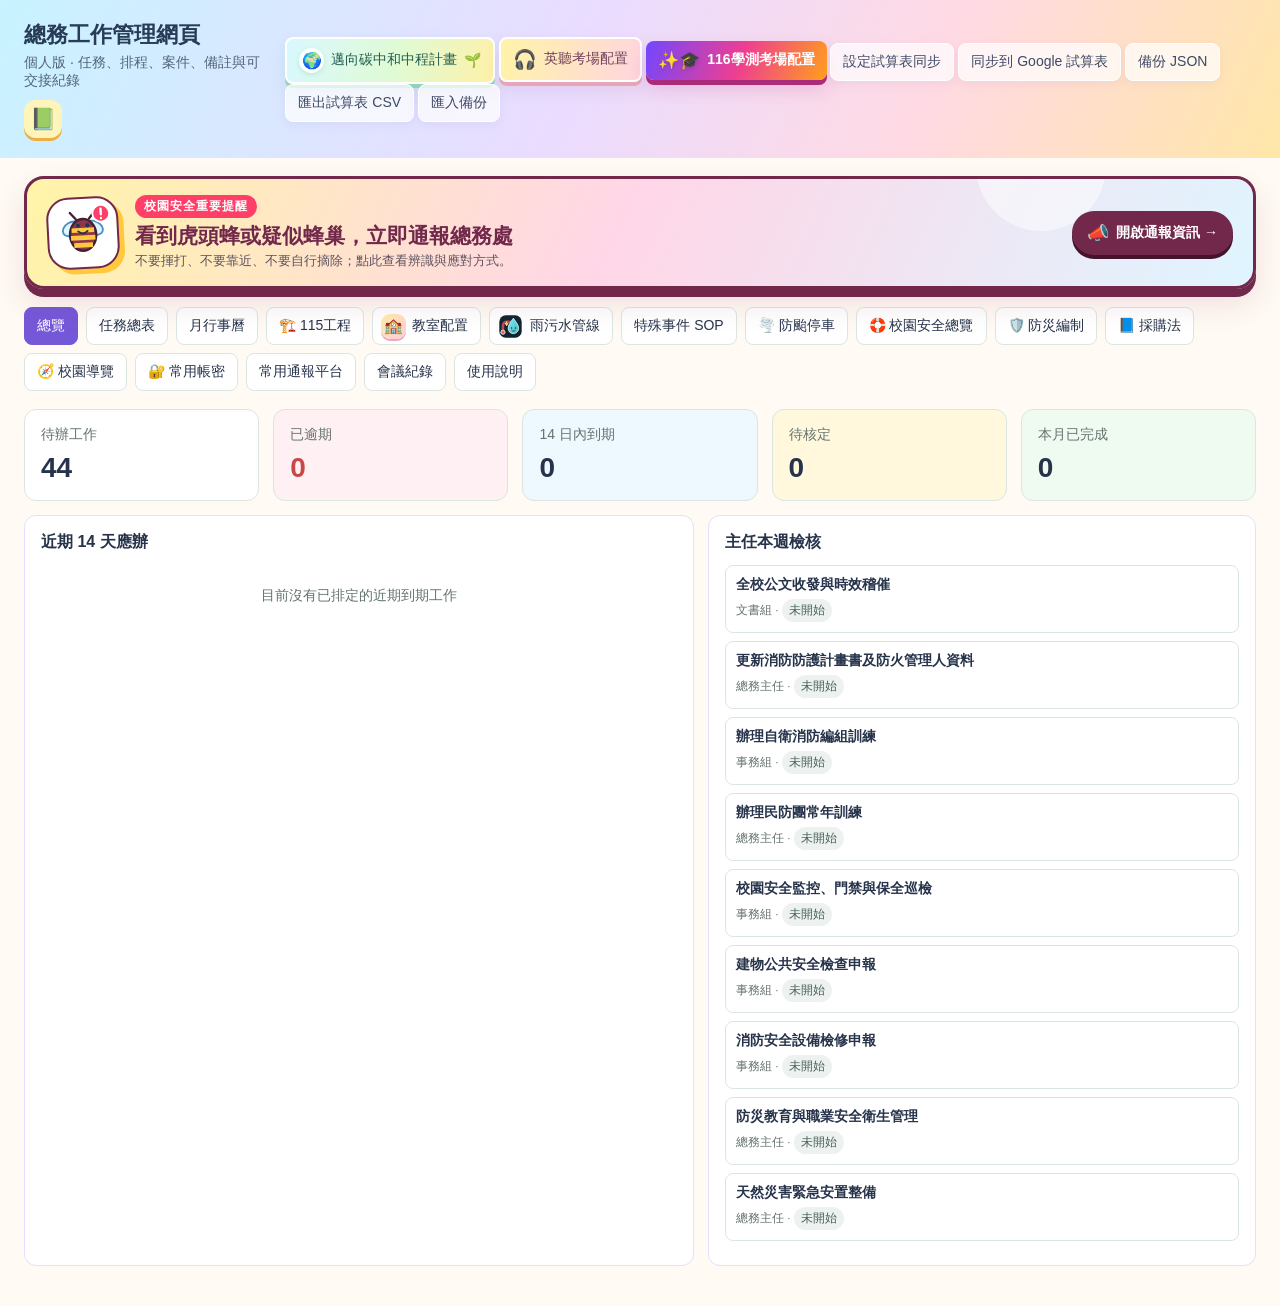
==== commit fa4ca896: "新增虎頭蜂安全通報入口" ====
--- a/index.html
+++ b/index.html
@@ -18,9 +18,12 @@
 .classroom-tab{display:inline-flex;align-items:center;gap:5px}.tab-icon{display:inline-grid;place-items:center;width:25px;height:25px;margin:-4px 1px -4px -4px;border-radius:9px;background:linear-gradient(145deg,#fff2a9,#ffc9dc);box-shadow:0 2px 0 #e9a9bc;font-size:15px}.tab.classroom-tab.active{background:linear-gradient(110deg,#6a59d8,#ec7290);border-color:transparent;color:#fff;box-shadow:0 5px 14px #9c5baf30}.classroom-head{background:linear-gradient(105deg,#eef3ff,#fff3f7 58%,#fff8d8)}.classroom-icon{position:relative;background:linear-gradient(145deg,#705edb,#ee7492);box-shadow:0 4px 0 #5b4ab9,0 8px 16px #7658d82b;font-size:24px;transform:rotate(-2deg)}.classroom-icon i{position:absolute;right:-5px;top:-7px;display:grid;place-items:center;width:18px;height:18px;border-radius:50%;background:#ffcf58;color:#e4516b;border:2px solid #fff;font-size:9px;font-style:normal}.classroom-open{background:linear-gradient(105deg,#705edb,#ee7492)!important;border:0!important}.classroom-shell{border-color:#ddcff8;box-shadow:0 10px 28px #7658d820}.pipeline-tab{display:inline-flex;align-items:center;gap:6px}.pipeline-tab img{width:25px;height:25px;margin:-4px 1px -4px -4px}.tab.pipeline-tab.active{background:linear-gradient(110deg,#163c4d,#34bac5 58%,#b94a56);border-color:transparent;color:#fff;box-shadow:0 5px 14px #23879535}.pipeline-shell{border-color:#a8dce1;box-shadow:0 10px 28px #257e8e20}.pipeline-head{background:linear-gradient(105deg,#e8fbfc,#f7fbff 58%,#fff0f2)}.pipeline-icon{background:#102430;padding:4px}.pipeline-icon img{display:block;width:100%;height:100%}.pipeline-open{background:linear-gradient(105deg,#1c8792,#b94a56)!important;border:0!important}
 </style><style>
 .listening-link{display:inline-flex;align-items:center;gap:7px;background:linear-gradient(105deg,#fff4a8,#ffd5df);color:#70405a;border:2px solid #fff;text-decoration:none;box-shadow:0 4px 0 #e9a5b6,0 8px 16px #9b759526;transition:transform .15s,box-shadow .15s}.listening-link:hover{transform:translateY(-2px);box-shadow:0 6px 0 #e9a5b6,0 11px 20px #9b75952e}.listening-link span{font-size:19px}.carbon-plan-link{display:inline-flex;align-items:center;gap:7px;background:linear-gradient(105deg,#d9f8ff,#dffbd5 52%,#fff1a9);color:#245f50;border:2px solid #fff;text-decoration:none;box-shadow:0 4px 0 #92d6b8,0 8px 16px #5aa58e26;transition:transform .15s,box-shadow .15s}.carbon-plan-link:hover{transform:translateY(-2px);box-shadow:0 6px 0 #92d6b8,0 11px 20px #5aa58e2e}.carbon-plan-link .carbon-logo{display:inline-grid;place-items:center;width:25px;height:25px;border-radius:50%;background:#fff;color:#27815c;font-size:16px;box-shadow:0 2px 5px #55a87333}
+
+.hornet-safety-alert{max-width:1420px;margin:18px auto 0;padding:0 24px}.hornet-safety-alert a{position:relative;overflow:hidden;display:grid;grid-template-columns:auto 1fr auto;gap:16px;align-items:center;padding:16px 20px;border:3px solid #71284b;border-radius:20px;background:linear-gradient(115deg,#fff5a8 0%,#ffd6e7 48%,#dff5ff 100%);color:#26334b;text-decoration:none;box-shadow:0 8px 0 #71284b,0 15px 30px #8b3b6b24;transition:transform .18s,box-shadow .18s}.hornet-safety-alert a:after{content:"";position:absolute;width:130px;height:130px;border-radius:50%;right:12%;top:-78px;background:#ffffff80}.hornet-safety-alert a:hover{transform:translateY(-3px);box-shadow:0 11px 0 #71284b,0 20px 36px #8b3b6b30}.hornet-safety-alert a:focus-visible{outline:4px solid #ff3f68;outline-offset:4px}.hornet-cute-icon{position:relative;z-index:1;width:72px;height:72px;display:grid;place-items:center;border-radius:22px;background:#fff;border:2px solid #71284b;transform:rotate(-3deg);box-shadow:5px 5px 0 #ffc83d}.hornet-cute-icon svg{width:60px;height:60px}.hornet-alert-copy{position:relative;z-index:1}.hornet-alert-copy span{display:inline-block;padding:3px 9px;border-radius:999px;background:#ff3f68;color:#fff;font-size:12px;font-weight:900;letter-spacing:.08em}.hornet-alert-copy strong{display:block;margin:4px 0 2px;font-size:21px;color:#71284b}.hornet-alert-copy small{font-size:13px;color:#5e5260}.hornet-alert-cta{position:relative;z-index:1;display:inline-flex;align-items:center;gap:7px;padding:11px 15px;border-radius:999px;background:#71284b;color:#fff;font-weight:900;white-space:nowrap;box-shadow:0 4px 0 #45132c}.hornet-alert-cta b{font-size:18px}@media(max-width:700px){.hornet-safety-alert{padding:0 12px}.hornet-safety-alert a{grid-template-columns:auto 1fr;padding:14px}.hornet-alert-cta{grid-column:1/-1;justify-content:center}.hornet-cute-icon{width:62px;height:62px}.hornet-cute-icon svg{width:52px;height:52px}.hornet-alert-copy strong{font-size:18px}}
 </style></head>
 <body>
 <header class="top"><div><h1>總務工作管理網頁</h1><p>個人版 · 任務、排程、案件、備註與可交接紀錄</p><a class="sheet-link" href="https://docs.google.com/spreadsheets/d/1DAQNZlOEwjr8OfYvhQ9pFFHYXQnb-mFBWY8OjrebS3k/edit?usp=sharing" target="_blank" rel="noopener noreferrer" title="開啟 Google 試算表記錄" aria-label="開啟 Google 試算表記錄">📗</a></div><div><a class="button carbon-plan-link" href="4.html" title="開啟邁向碳中和中程計畫"><span class="carbon-logo" aria-hidden="true">🌍</span>邁向碳中和中程計畫 <span aria-hidden="true">🌱</span></a> <a class="button listening-link" href="./english-listening-exam/" title="開啟英聽考場配置工作台"><span aria-hidden="true">🎧</span> 英聽考場配置</a> <a class="button gsat-link" href="https://btosichen.github.io/2026General-Affairs-Department/116ceec.html" target="_blank" rel="noopener noreferrer" title="開啟116學測考場配置網頁"><span class="spark" aria-hidden="true">✨🎓</span> 116學測考場配置</a> <button class="button ghost" id="gasSettings">設定試算表同步</button> <button class="button ghost" id="gasSync">同步到 Google 試算表</button> <button class="button ghost" id="exportJson">備份 JSON</button> <button class="button ghost" id="exportCsv">匯出試算表 CSV</button> <button class="button ghost" id="importBtn">匯入備份</button><input id="importFile" type="file" accept="application/json" hidden></div></header>
+<section class="hornet-safety-alert" aria-label="虎頭蜂安全通報"><a href="./hornet-safety/hornet-safety.html" title="開啟校園虎頭蜂安全提醒與通報資訊"><span class="hornet-cute-icon" aria-hidden="true"><svg viewBox="0 0 64 64"><ellipse cx="20" cy="27" rx="10" ry="7" fill="#dff5ff" stroke="#4c8fc5" stroke-width="2" transform="rotate(-28 20 27)"/><ellipse cx="44" cy="27" rx="10" ry="7" fill="#dff5ff" stroke="#4c8fc5" stroke-width="2" transform="rotate(28 44 27)"/><ellipse cx="32" cy="34" rx="14" ry="17" fill="#8f354c" stroke="#402237" stroke-width="2.5"/><path d="M20 29h24M19 37h26M22 45h20" stroke="#ffc83d" stroke-width="5"/><circle cx="27" cy="24" r="2.2" fill="#26334b"/><circle cx="37" cy="24" r="2.2" fill="#26334b"/><path d="M27 30q5 5 10 0" fill="none" stroke="#26334b" stroke-width="2" stroke-linecap="round"/><path d="M25 17 19 10M39 17l6-7" fill="none" stroke="#402237" stroke-width="2.5" stroke-linecap="round"/><circle cx="52" cy="12" r="9" fill="#ff3f68" stroke="#fff" stroke-width="2"/><path d="M52 7v6m0 4v.2" stroke="#fff" stroke-width="2.5" stroke-linecap="round"/></svg></span><span class="hornet-alert-copy"><span>校園安全重要提醒</span><strong>看到虎頭蜂或疑似蜂巢，立即通報總務處</strong><small>不要揮打、不要靠近、不要自行摘除；點此查看辨識與應對方式。</small></span><span class="hornet-alert-cta"><b>📣</b> 開啟通報資訊 →</span></a></section>
 <nav class="tabs"><button class="tab active" data-view="dashboard">總覽</button><button class="tab" data-view="tasks">任務總表</button><button class="tab" data-view="calendar">月行事曆</button><button class="tab" data-view="projects">🏗️ 115工程</button><button class="tab classroom-tab" data-view="classroomMap"><span class="tab-icon" aria-hidden="true">🏫</span> 教室配置</button><button class="tab pipeline-tab" data-view="waterPipeline"><img src="./water-pipeline/logo.svg" alt="">雨污水管線</button><button class="tab" data-view="incidents">特殊事件 SOP</button><button class="tab" data-view="typhoonParking">🌪️ 防颱停車</button><button class="tab" data-view="campusSafety">🛟 校園安全總覽</button><button class="tab" data-view="disasterResponse">🛡️ 防災編制</button><button class="tab" data-view="procurementLaw">📘 採購法</button><button class="tab" data-view="campusTour">🧭 校園導覽</button><button class="tab" data-view="vault">🔐 常用帳密</button><button class="tab" data-view="platforms">常用通報平台</button><button class="tab" data-view="meetings">會議紀錄</button><button class="tab" data-view="guide">使用說明</button></nav>
 <main>
 <section class="view active" id="dashboard"><div class="grid metrics" id="metrics"></div><div class="grid two" style="margin-top:14px"><article class="panel"><h2>近期 14 天應辦</h2><div id="upcoming"></div></article><article class="panel"><h2>主任本週檢核</h2><div id="weeklyCheck"></div></article></div></section>
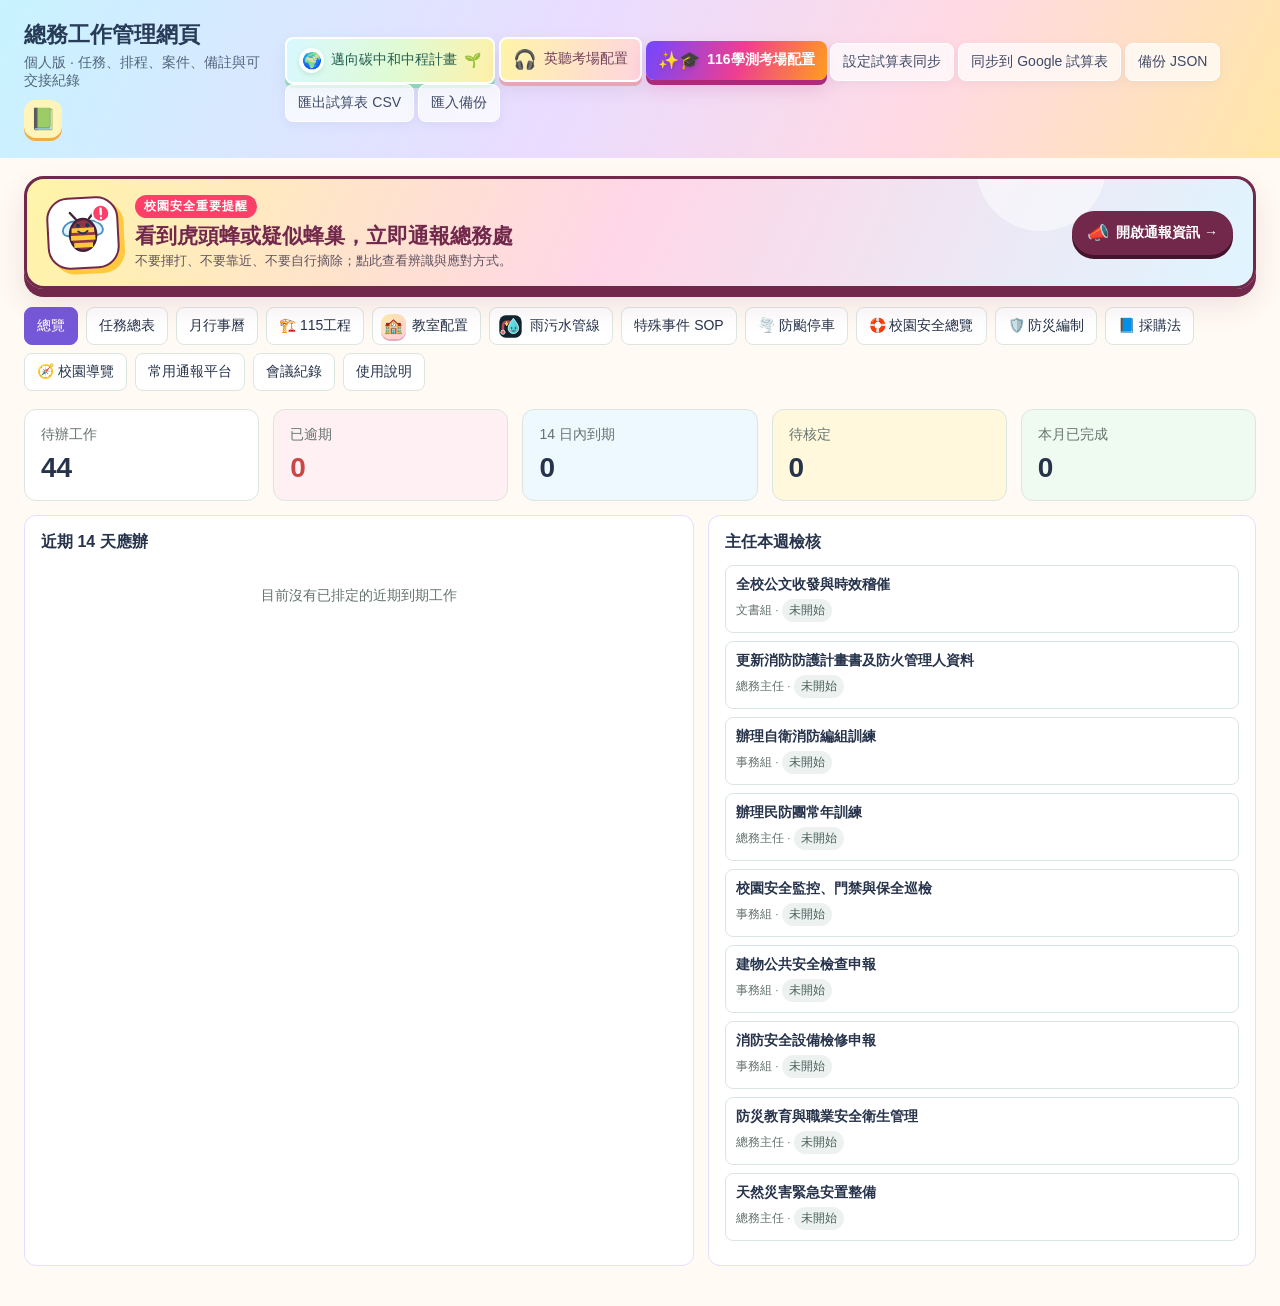
==== commit ade28576: "移除總務處常用帳密頁面" ====
--- a/index.html
+++ b/index.html
@@ -11,7 +11,6 @@
 </style><style>
 .incident-hero{background:linear-gradient(135deg,#32246c,#7558d8 55%,#ed6b85);color:#fff;border-radius:18px;padding:22px;margin-bottom:16px;display:grid;grid-template-columns:1.3fr .7fr;gap:18px;box-shadow:0 12px 30px #5d43bc28}.incident-hero h2{font-size:25px;margin:7px 0}.incident-hero p{color:#f0ecff;line-height:1.7;margin:0}.hero-status{background:#ffffff18;border:1px solid #ffffff30;border-radius:14px;padding:15px}.hero-status b{font-size:18px;display:block;margin:5px 0 8px}.eyebrow{font-size:12px;font-weight:700;letter-spacing:.08em;color:#dfd7ff}.incident-layout{display:grid;grid-template-columns:minmax(0,1.5fr) minmax(270px,.5fr);gap:14px}.incident-card,.sop-card{background:#fff;border:1px solid #e5ddfa;border-radius:14px;padding:17px;box-shadow:0 4px 12px #7458d812}.incident-card h3,.sop-card h3{margin:0 0 10px;font-size:16px}.incident-card p,.incident-card li,.sop-card p,.sop-card li{line-height:1.7}.fact-note{background:#fff8dd;border-left:4px solid #f1ae43;padding:11px 13px;border-radius:8px;margin:12px 0}.timeline{position:relative;margin:10px 0 0;padding-left:38px}.timeline:before{content:"";position:absolute;left:15px;top:10px;bottom:14px;width:2px;background:#d9d0fb}.timeline-step{position:relative;padding:0 0 18px}.timeline-step:last-child{padding-bottom:0}.timeline-icon{position:absolute;left:-38px;top:0;width:31px;height:31px;border-radius:50%;display:grid;place-items:center;background:#ede8ff;border:2px solid #fff;box-shadow:0 0 0 2px #b8a8ed;font-size:15px}.timeline-step b{display:block;margin-bottom:3px}.timeline-step small{color:var(--muted);line-height:1.55;display:block}.sop-grid{display:grid;grid-template-columns:repeat(4,1fr);gap:10px}.sop-step{border:1px solid #e7e0fb;border-radius:12px;padding:13px;background:#fdfcff;min-height:150px}.sop-step .step-no{display:inline-grid;place-items:center;width:27px;height:27px;border-radius:9px;background:#7558d8;color:#fff;font-weight:700;margin-bottom:8px}.sop-step b{display:block;margin-bottom:6px}.sop-step p{font-size:12px;color:var(--muted);margin:0}.check-grid{display:grid;grid-template-columns:repeat(2,1fr);gap:8px 18px;padding:0;list-style:none}.check-grid li:before{content:"✓";display:inline-grid;place-items:center;width:20px;height:20px;margin-right:7px;border-radius:6px;background:#e3f8ec;color:#1c8752;font-weight:700}.incident-list{display:grid;gap:10px}.incident-item{border:1px solid #e7e0fb;border-radius:12px;padding:13px;background:#fff;cursor:pointer}.incident-item:hover{border-color:#9d8cdb;background:#fdfcff}.incident-item.active{border-color:#7558d8;box-shadow:0 0 0 2px #ede8ff}.incident-item b{display:block;margin-bottom:5px}.case-toolbar{display:flex;gap:8px;align-items:center;flex-wrap:wrap;margin-bottom:14px}.source-links a{color:#5d43bc}.phase-strip{display:grid;grid-template-columns:repeat(4,1fr);gap:8px;margin-top:11px}.phase{padding:10px;border-radius:10px;background:#f6f2ff;text-align:center;font-size:12px}.phase b{display:block;font-size:14px;color:#5d43bc;margin-bottom:3px}@media(max-width:1000px){.sop-grid{grid-template-columns:repeat(2,1fr)}.incident-layout,.incident-hero{grid-template-columns:1fr}}@media(max-width:580px){.sop-grid,.check-grid,.phase-strip{grid-template-columns:1fr}.incident-hero{padding:17px}.incident-hero h2{font-size:21px}}
 .embed-shell{background:#fff;border:1px solid #e5ddfa;border-radius:16px;overflow:hidden;box-shadow:0 8px 24px #7458d816}.embed-head{display:flex;gap:14px;align-items:center;padding:15px 17px;border-bottom:1px solid #e9e3f8;background:linear-gradient(100deg,#f7f3ff,#fff9ef)}.embed-icon{width:44px;height:44px;display:grid;place-items:center;border-radius:13px;background:#7558d8;color:#fff;font-size:23px;flex:none}.embed-head h2{margin:0 0 3px;font-size:18px}.embed-head p{margin:0;color:var(--muted)}.embed-head .button{margin-left:auto;white-space:nowrap;text-decoration:none}.embed-frame{display:block;width:100%;height:calc(100vh - 235px);min-height:650px;border:0;background:#fff}@media(max-width:580px){.embed-head{align-items:flex-start;flex-wrap:wrap}.embed-head .button{margin-left:58px}.embed-frame{height:calc(100vh - 270px);min-height:560px}}
-.vault-shell{max-width:1080px;margin:auto}.vault-lock{background:linear-gradient(135deg,#332566,#7558d8);color:#fff;border-radius:18px;padding:28px;display:grid;grid-template-columns:1fr minmax(280px,.65fr);gap:24px;align-items:center;box-shadow:0 14px 35px #4d369b32}.vault-lock h2{font-size:25px;margin:7px 0}.vault-lock p{color:#e9e3ff;line-height:1.7}.unlock-box{background:#fff;color:var(--ink);border-radius:14px;padding:18px}.unlock-box label{display:grid;gap:7px;font-size:12px;color:var(--muted)}.unlock-box input{font-size:18px;letter-spacing:.12em;width:100%}.unlock-box .button{width:100%;margin-top:10px}.vault-note{font-size:12px;margin:10px 0 0!important;color:#dcd4ff!important}.vault-toolbar{display:flex;gap:9px;align-items:center;flex-wrap:wrap;margin-bottom:14px}.vault-toolbar input,.vault-toolbar select{min-width:210px}.vault-grid{display:grid;grid-template-columns:repeat(2,minmax(0,1fr));gap:13px}.vault-card{background:#fff;border:1px solid #e5ddfa;border-radius:14px;padding:15px;box-shadow:0 4px 12px #7458d812}.vault-card h3{font-size:16px;margin:0 0 5px}.vault-card>a{color:#5d43bc;font-weight:600;text-decoration:none}.vault-account{margin-top:11px;padding:11px;border-radius:10px;background:#f8f6fe}.vault-account-label{font-size:11px;color:var(--muted);font-weight:700;margin-bottom:6px}.secret-row{display:grid;grid-template-columns:66px 1fr auto auto;gap:6px;align-items:center;margin-top:6px}.secret-row span{font-size:12px;color:var(--muted)}.secret-row input{min-width:0;width:100%;font-family:ui-monospace,SFMono-Regular,Menlo,monospace;background:#fff}.secret-row button{padding:7px 8px}.vault-card .note{margin:10px 0 0;font-size:12px}.vault-empty{grid-column:1/-1;padding:28px;text-align:center;color:var(--muted)}@media(max-width:760px){.vault-lock,.vault-grid{grid-template-columns:1fr}.secret-row{grid-template-columns:56px 1fr auto}.secret-row .copy-secret{grid-column:2/-1}.vault-toolbar input,.vault-toolbar select{min-width:0;flex:1}}
 .top{background:linear-gradient(115deg,#c8f3ff,#eadcff 45%,#ffd9e3 72%,#ffe7a8);color:#283b57}.top p{color:#52647c}.button.ghost{background:#ffffffb8;color:#3e4964;border-color:#fff;box-shadow:0 3px 10px #8b7bb21a}.button.ghost:hover{background:#fff}.gsat-link{display:inline-flex;align-items:center;gap:7px;text-decoration:none;color:#fff!important;font-weight:800;border:0;background:linear-gradient(110deg,#7147ff,#ef3e91 52%,#ff9f1c);box-shadow:0 5px 0 #a92b79,0 9px 18px #b83a8733;transition:transform .18s,filter .18s,box-shadow .18s}.gsat-link:hover{transform:translateY(-3px) rotate(-1deg);filter:saturate(1.18) brightness(1.05);box-shadow:0 7px 0 #a92b79,0 13px 24px #b83a8740}.gsat-link:active{transform:translateY(1px);box-shadow:0 2px 0 #a92b79}.gsat-link:focus-visible{outline:3px solid #fff200;outline-offset:3px}.gsat-link .spark{font-size:17px;filter:drop-shadow(0 2px 2px #62227455)}.tab[data-view="typhoonParking"].active{background:linear-gradient(105deg,#24b8cb,#5bbf85,#ff9d5c);border-color:transparent;color:#fff;box-shadow:0 5px 14px #33a7a72b}.tab[data-view="disasterResponse"].active{background:linear-gradient(105deg,#ff7338,#d92f45);border-color:transparent;color:#fff;box-shadow:0 5px 14px #d92f4530}
 .typhoon-page{--sky:#28b8d1;--mint:#55c790;--coral:#ff826b;--sun:#ffc95b;--violet:#9b82e8}.typhoon-hero{position:relative;overflow:hidden;background:linear-gradient(125deg,#dff8ff,#e8fff1 48%,#fff2c7);color:#29405d;border:1px solid #bfe7ee;border-radius:22px;padding:26px;display:grid;grid-template-columns:minmax(0,1.2fr) minmax(300px,.8fr);gap:20px;box-shadow:0 12px 28px #43a9bd1f}.typhoon-hero:after{content:"";position:absolute;width:190px;height:190px;border-radius:50%;right:-60px;top:-95px;background:#ffb4c66b}.typhoon-hero h2{font-size:28px;margin:7px 0;color:#24506c}.typhoon-hero p{line-height:1.75;margin:0;color:#4e6475}.typhoon-hero .eyebrow{color:#16889c}.deadline-box{position:relative;z-index:1;background:#fff;border:2px solid #fff;outline:1px solid #f6d276;border-radius:17px;padding:17px;box-shadow:0 8px 20px #e6a44024}.deadline-label{display:inline-block;background:#fff0b8;color:#9a6500;padding:4px 9px;border-radius:999px;font-size:12px;font-weight:800}.deadline-box strong{display:block;font-size:24px;margin:8px 0;color:#e75f4d}.deadline-box small{display:block;line-height:1.6;color:#657083}.typhoon-time-grid,.typhoon-resource-grid{display:grid;grid-template-columns:repeat(2,minmax(0,1fr));gap:13px;margin-top:14px}.typhoon-time,.typhoon-resource{background:#fff;border:1px solid #dce9ef;border-radius:16px;padding:17px;box-shadow:0 6px 16px #72839b14}.typhoon-time.open{background:linear-gradient(145deg,#e7faff,#f8feff);border-top:6px solid var(--sky)}.typhoon-time.urgent{background:linear-gradient(145deg,#fff2ed,#fffaf2);border-top:6px solid var(--coral)}.typhoon-time h3,.typhoon-resource h3{margin:0 0 7px;font-size:16px}.typhoon-time p,.typhoon-resource p{margin:0;color:#637083;line-height:1.68}.typhoon-time.open b{color:#087f97}.typhoon-time.urgent b{color:#cb503e}.typhoon-sop-card{margin-top:14px;border-color:#d7e8ee;background:linear-gradient(180deg,#fff,#fcfbff)}.typhoon-sop-grid{display:grid;grid-template-columns:repeat(5,minmax(0,1fr));gap:10px}.typhoon-step{border:1px solid #e1e8ed;border-radius:15px;padding:14px;min-height:192px;box-shadow:0 4px 12px #71879b0e}.typhoon-step:nth-child(1){background:#e9faff}.typhoon-step:nth-child(2){background:#eafff1}.typhoon-step:nth-child(3){background:#fff8d9}.typhoon-step:nth-child(4){background:#fff0f3}.typhoon-step:nth-child(5){background:#f2eeff}.typhoon-step .step-no{display:inline-grid;place-items:center;width:31px;height:31px;border-radius:10px;color:#fff;font-weight:800;margin-bottom:9px}.typhoon-step:nth-child(1) .step-no{background:var(--sky)}.typhoon-step:nth-child(2) .step-no{background:var(--mint)}.typhoon-step:nth-child(3) .step-no{background:#e4a62d}.typhoon-step:nth-child(4) .step-no{background:var(--coral)}.typhoon-step:nth-child(5) .step-no{background:var(--violet)}.typhoon-step b{display:block;margin-bottom:6px;color:#34435b}.typhoon-step p{font-size:12px;line-height:1.65;color:#687487;margin:0}.risk-callout{background:linear-gradient(100deg,#fff7cc,#fff0dc);border:1px solid #efd491;border-left:6px solid var(--sun);border-radius:14px;padding:15px 17px;line-height:1.7;margin-top:14px;color:#5d4e2e}.typhoon-resource:first-child{background:#eefaff;border-color:#c9e9f1}.typhoon-resource:last-child{background:#effcf4;border-color:#ccebd8}.typhoon-resource{display:flex;gap:13px;align-items:flex-start}.resource-icon{width:44px;height:44px;display:grid;place-items:center;border-radius:13px;background:#fff;font-size:23px;flex:none;box-shadow:0 3px 10px #6c87941a}.typhoon-resource a{display:inline-block;margin-top:10px;color:#167e8c;font-weight:800;text-decoration:none}.typhoon-resource:last-child a{color:#258153}.typhoon-resource a:hover{text-decoration:underline;transform:translateY(-1px)}@media(max-width:1100px){.typhoon-sop-grid{grid-template-columns:repeat(3,1fr)}.typhoon-hero{grid-template-columns:1fr}}@media(max-width:760px){.typhoon-sop-grid{grid-template-columns:repeat(2,1fr)}}@media(max-width:580px){.typhoon-time-grid,.typhoon-resource-grid,.typhoon-sop-grid{grid-template-columns:1fr}.typhoon-hero{padding:18px}.typhoon-hero h2{font-size:23px}.deadline-box strong{font-size:21px}.typhoon-step{min-height:0}}
 </style><style>
@@ -24,7 +23,7 @@
 <body>
 <header class="top"><div><h1>總務工作管理網頁</h1><p>個人版 · 任務、排程、案件、備註與可交接紀錄</p><a class="sheet-link" href="https://docs.google.com/spreadsheets/d/1DAQNZlOEwjr8OfYvhQ9pFFHYXQnb-mFBWY8OjrebS3k/edit?usp=sharing" target="_blank" rel="noopener noreferrer" title="開啟 Google 試算表記錄" aria-label="開啟 Google 試算表記錄">📗</a></div><div><a class="button carbon-plan-link" href="4.html" title="開啟邁向碳中和中程計畫"><span class="carbon-logo" aria-hidden="true">🌍</span>邁向碳中和中程計畫 <span aria-hidden="true">🌱</span></a> <a class="button listening-link" href="./english-listening-exam/" title="開啟英聽考場配置工作台"><span aria-hidden="true">🎧</span> 英聽考場配置</a> <a class="button gsat-link" href="https://btosichen.github.io/2026General-Affairs-Department/116ceec.html" target="_blank" rel="noopener noreferrer" title="開啟116學測考場配置網頁"><span class="spark" aria-hidden="true">✨🎓</span> 116學測考場配置</a> <button class="button ghost" id="gasSettings">設定試算表同步</button> <button class="button ghost" id="gasSync">同步到 Google 試算表</button> <button class="button ghost" id="exportJson">備份 JSON</button> <button class="button ghost" id="exportCsv">匯出試算表 CSV</button> <button class="button ghost" id="importBtn">匯入備份</button><input id="importFile" type="file" accept="application/json" hidden></div></header>
 <section class="hornet-safety-alert" aria-label="虎頭蜂安全通報"><a href="./hornet-safety/hornet-safety.html" title="開啟校園虎頭蜂安全提醒與通報資訊"><span class="hornet-cute-icon" aria-hidden="true"><svg viewBox="0 0 64 64"><ellipse cx="20" cy="27" rx="10" ry="7" fill="#dff5ff" stroke="#4c8fc5" stroke-width="2" transform="rotate(-28 20 27)"/><ellipse cx="44" cy="27" rx="10" ry="7" fill="#dff5ff" stroke="#4c8fc5" stroke-width="2" transform="rotate(28 44 27)"/><ellipse cx="32" cy="34" rx="14" ry="17" fill="#8f354c" stroke="#402237" stroke-width="2.5"/><path d="M20 29h24M19 37h26M22 45h20" stroke="#ffc83d" stroke-width="5"/><circle cx="27" cy="24" r="2.2" fill="#26334b"/><circle cx="37" cy="24" r="2.2" fill="#26334b"/><path d="M27 30q5 5 10 0" fill="none" stroke="#26334b" stroke-width="2" stroke-linecap="round"/><path d="M25 17 19 10M39 17l6-7" fill="none" stroke="#402237" stroke-width="2.5" stroke-linecap="round"/><circle cx="52" cy="12" r="9" fill="#ff3f68" stroke="#fff" stroke-width="2"/><path d="M52 7v6m0 4v.2" stroke="#fff" stroke-width="2.5" stroke-linecap="round"/></svg></span><span class="hornet-alert-copy"><span>校園安全重要提醒</span><strong>看到虎頭蜂或疑似蜂巢，立即通報總務處</strong><small>不要揮打、不要靠近、不要自行摘除；點此查看辨識與應對方式。</small></span><span class="hornet-alert-cta"><b>📣</b> 開啟通報資訊 →</span></a></section>
-<nav class="tabs"><button class="tab active" data-view="dashboard">總覽</button><button class="tab" data-view="tasks">任務總表</button><button class="tab" data-view="calendar">月行事曆</button><button class="tab" data-view="projects">🏗️ 115工程</button><button class="tab classroom-tab" data-view="classroomMap"><span class="tab-icon" aria-hidden="true">🏫</span> 教室配置</button><button class="tab pipeline-tab" data-view="waterPipeline"><img src="./water-pipeline/logo.svg" alt="">雨污水管線</button><button class="tab" data-view="incidents">特殊事件 SOP</button><button class="tab" data-view="typhoonParking">🌪️ 防颱停車</button><button class="tab" data-view="campusSafety">🛟 校園安全總覽</button><button class="tab" data-view="disasterResponse">🛡️ 防災編制</button><button class="tab" data-view="procurementLaw">📘 採購法</button><button class="tab" data-view="campusTour">🧭 校園導覽</button><button class="tab" data-view="vault">🔐 常用帳密</button><button class="tab" data-view="platforms">常用通報平台</button><button class="tab" data-view="meetings">會議紀錄</button><button class="tab" data-view="guide">使用說明</button></nav>
+<nav class="tabs"><button class="tab active" data-view="dashboard">總覽</button><button class="tab" data-view="tasks">任務總表</button><button class="tab" data-view="calendar">月行事曆</button><button class="tab" data-view="projects">🏗️ 115工程</button><button class="tab classroom-tab" data-view="classroomMap"><span class="tab-icon" aria-hidden="true">🏫</span> 教室配置</button><button class="tab pipeline-tab" data-view="waterPipeline"><img src="./water-pipeline/logo.svg" alt="">雨污水管線</button><button class="tab" data-view="incidents">特殊事件 SOP</button><button class="tab" data-view="typhoonParking">🌪️ 防颱停車</button><button class="tab" data-view="campusSafety">🛟 校園安全總覽</button><button class="tab" data-view="disasterResponse">🛡️ 防災編制</button><button class="tab" data-view="procurementLaw">📘 採購法</button><button class="tab" data-view="campusTour">🧭 校園導覽</button><button class="tab" data-view="platforms">常用通報平台</button><button class="tab" data-view="meetings">會議紀錄</button><button class="tab" data-view="guide">使用說明</button></nav>
 <main>
 <section class="view active" id="dashboard"><div class="grid metrics" id="metrics"></div><div class="grid two" style="margin-top:14px"><article class="panel"><h2>近期 14 天應辦</h2><div id="upcoming"></div></article><article class="panel"><h2>主任本週檢核</h2><div id="weeklyCheck"></div></article></div></section>
 <section class="view" id="tasks"><div class="toolbar"><input id="search" placeholder="搜尋任務、備註或主責人"><select id="categoryFilter"></select><select id="statusFilter"></select><select id="ownerFilter"></select><span class="spacer"></span><button class="button primary" id="newTask">＋ 新增工作</button></div><div style="overflow:auto"><table><thead><tr><th>工作／案件</th><th>類別</th><th>主責</th><th>期限</th><th>狀態</th><th>頻率</th><th>風險／備註</th></tr></thead><tbody id="taskRows"></tbody></table></div></section>
@@ -95,7 +94,6 @@
 <section class="view" id="campusTour"><div class="embed-shell"><div class="embed-head"><span class="embed-icon">🧭</span><div><h2>YM Campus GO｜陽明智慧校園導覽</h2><p>在總務工作日誌內快速開啟校園空間與路線導覽。</p></div><a class="button primary" href="https://btosichen.github.io/ym-campus-go/" target="_blank" rel="noopener">另開完整頁面 ↗</a></div><iframe class="embed-frame" src="https://btosichen.github.io/ym-campus-go/" title="陽明智慧校園導覽" loading="lazy" referrerpolicy="strict-origin-when-cross-origin" allow="geolocation"></iframe></div></section>
 <section class="view" id="classroomMap"><div class="embed-shell classroom-shell"><div class="embed-head classroom-head"><span class="embed-icon classroom-icon" aria-hidden="true">🏫<i>♥</i></span><div><h2>陽明高中教室配置平台</h2><p>依樓層查看班級左右位置，並編輯年度教室、人數、桌椅與工程狀態。</p></div><a class="button primary classroom-open" href="./classroom-map/" target="_blank" rel="noopener">另開完整頁面 ↗</a></div><iframe class="embed-frame" src="./classroom-map/" title="陽明高中教室配置平台" loading="lazy"></iframe></div></section>
 <section class="view" id="waterPipeline"><div class="embed-shell pipeline-shell"><div class="embed-head pipeline-head"><span class="embed-icon pipeline-icon" aria-hidden="true"><img src="./water-pipeline/logo.svg" alt=""></span><div><h2>陽明高中雨污水管線查詢</h2><p>放大、拖曳並分層檢視校區污水與雨水管線，供總務查修定位使用。</p></div><a class="button primary pipeline-open" href="./water-pipeline/" target="_blank" rel="noopener">另開完整頁面 ↗</a></div><iframe class="embed-frame" src="./water-pipeline/" title="陽明高中雨污水管線查詢" loading="lazy"></iframe></div></section>
-<section class="view" id="vault"><div class="vault-shell"><div id="vaultLocked" class="vault-lock"><div><span class="eyebrow">Encrypted credential vault</span><h2>🔐 總務常用帳密</h2><p>帳密資料以 AES‑GCM 加密保存。解鎖與解密只在目前這台裝置的瀏覽器內完成，不會把管理密碼送到其他網站。</p><p class="vault-note">離開座位前請按「立即鎖定」。解鎖後 5 分鐘會自動鎖定。</p></div><form class="unlock-box" id="vaultUnlockForm"><label>管理密碼<input id="vaultPassword" type="password" inputmode="numeric" autocomplete="current-password" required aria-describedby="vaultError"></label><button class="button primary" type="submit">解鎖帳密</button><p id="vaultError" class="due" role="alert" aria-live="polite"></p></form></div><div id="vaultUnlocked" hidden><div class="vault-toolbar"><input id="vaultSearch" placeholder="搜尋系統、帳號或備註" aria-label="搜尋常用帳密"><select id="vaultCategory" aria-label="依類別篩選"><option value="">全部類別</option></select><span class="spacer"></span><span class="muted" id="vaultCount"></span><button class="button danger" id="vaultLock" type="button">🔒 立即鎖定</button></div><div class="vault-grid" id="vaultList"></div></div></div></section>
 <section class="view" id="platforms"><div class="toolbar"><div><h2 style="margin:0">常用通報平台</h2><span class="muted">保存平台網址、用途、申報期限與帳號提醒。</span></div><span class="spacer"></span><button class="button primary" id="newPlatform">＋ 新增平台</button></div><div class="platform-grid" id="platformList"></div></section>
 <section class="view" id="meetings"><div class="toolbar"><div><h2 style="margin:0">會議紀錄</h2><span class="muted">記錄決議、待辦及相關文件連結，便於日後追蹤。</span></div><span class="spacer"></span><button class="button primary" id="newMeeting">＋ 新增會議紀錄</button></div><div class="meeting-grid" id="meetingList"></div></section>
 <section class="view" id="guide"><article class="panel"><h2>建議使用方式</h2><ol><li>先在「任務總表」檢查內建工作，刪除不適用項目，為每項補上主責人與實際期限。</li><li>每天看總覽的紅黃燈；每週利用「主任本週檢核」開處務會議。</li><li>採購、工程或修繕案件應建立成獨立任務，並在備註留下簽辦、廠商、會議與驗收的日期紀錄。</li><li>臨時停電、災害、設備故障或重大陳情，請在「特殊事件 SOP」建立一案，依八階段流程逐步補齊事實、處置、結果與證據。</li><li>每月底按「匯出試算表 CSV」；每次重大調整前按「備份 JSON」。JSON 備份會一併保存特殊事件紀錄。</li></ol><p class="muted">本版本將資料保存在此瀏覽器。清除瀏覽器資料前請先備份 JSON。Google 試算表即時同步需另行設定 Apps Script 授權，適合在工作流程穩定後再加入。</p></article></section>
@@ -114,7 +112,6 @@
 ['校園環境、廁所、排水與大宗垃圾巡檢','環境、節能、綠美化','事務組','每週'],['校園綠美化、修剪枝條及危株處理','環境、節能、綠美化','事務組','每月'],['水電與能源使用檢討、節能宣導','環境、節能、綠美化','事務組','每月'],['工友職掌、差勤、訓練與考核','人員與活動支援','事務組','每學期'],['校警、技工、工友及約僱人員勞健保協助','人員與活動支援','事務組','每月'],['校內活動、集會會場與交通支援','人員與活動支援','事務組','一次性']];
 const today=()=>new Date().toISOString().slice(0,10);const esc=s=>String(s||'').replace(/[&<>"']/g,x=>({'&':'&amp;','<':'&lt;','>':'&gt;','"':'&quot;',"'":'&#39;'}[x]));const id=()=>crypto.randomUUID?crypto.randomUUID():Date.now()+Math.random();
 const dolphinCase={id:'case-white-dolphin-outage',title:'白海豚風災後校園停電處理',type:'風災／高壓供電',date:'',owner:'總務主任',status:'已恢復待改善',summary:'白海豚風災後校園發生停電。經緊急處理已恢復正常供電；本次修復屬短期應變，仍須另案辦理高壓設備整體更新。',process:'風災後發生校園停電，啟動緊急處理\n完成緊急修復並恢復校園正常供電\n盤點老舊高壓設備，GCB1～GCB5納入整體檢視與汰換評估\n確認後續範圍含GCB、變壓器、保護設備、接頭線材、單線圖與保護協調\n會議傾向以財物採購整合供應、安裝、拆除、接線、測試、圖說與必要簽證\n評估採最有利標或準用最有利標，綜合設備規格、專業能力、交期、保固與實績\n確認設備交期約3～6個月，採購程序與付款年度分開規劃',result:'校園供電已恢復。永久改善尚未結案，後續須完成高壓設備整體更新、測試驗收及圖說數位化。',followup:'8月：完成需求確認、經費需求及採購文件\n9月：辦理財物採購招標及評選\n9月底～10月：完成決標、簽約並通知廠商訂製\n10月起：完成停電、施工、圖說與簽證協調\n設備到貨後：利用週末或寒暑假停電施工，預估1～2日\n若確認年度內無法交貨驗收，於9～10月儘速報教育局辦理當年度經費註銷或調整並爭取次年度支應',evidence:'',fixed:true};
-const VAULT_BLOB={"v":1,"kdf":"PBKDF2-SHA256","iterations":600000,"salt":"SThFPyPJQV2tMEHObuVKvA==","iv":"yelx5qf84g++U/sm","data":"tNykxaGJ0AkXjHHkL9lZja71UC6xt5LCnf995PtZEzEwJ94/Kh2zuEfUGWluFAjltvjKHC2wWC1cyM4gp40fkOOGg0eyT6VpzFWl2ocwnfVL/U30lHdcujT+Tq21+OJjTnuiaeHxFY8DD4P/JvsXxkvsCTWiIGNiPwf6+tI1Rro42ywbzCn0/DU/SR9n+ajZfafVacCBIdOErDIBrItPB/bGUkEkfIoydldA6T0a8b+5wkh/WTrQS67/cjSNx+PN930/xUHV9BFVQy/Jxqv8bh0nGB8AnkAcTFn1VtEJIdhWNPXr8ey1yYZVPqAqeVwFLO58HR04DEYrhAoUTwqxs3LSkRjS5UmlNeQ9pqzE959Cz0J6R+va71YOU+2LzqfFHI8iIZIx7bJo4M+CsnBCjlqvPVKRx/pzvxYA+TcOb9UGVfZc8VSQFXZgMvq+EujcpUbitOQDJq0hIY8r6cwHbeyjmm+C2MxgjM+8n/HGc6AmV8fkZgMyXCArthFOqK2pU/VPuRJ1Fsiq1/bYqhlsrNVX4RWXR95FB9NRGojV7ooxfkS9UUaRIPBjOejwCJPwvKjC7Y08+IaqsUq9BhCDxtrANUuJCBGEQRppgV3JKKgrKHkaeCLj1EezlY7L/m+Ou/SunMRhFi/S8pJrdCkEjRKNJTyctl4Qx7CxZA5eNTZQRzrcEXNhnaWDUrgpYQQeJ109Zl4w2ugmsj/[base64]/x1+9q2tnIS8UJENTJ1fH7qtweA2e4MwiFDr9zpr09Abr5humWBlAukwM/9CJDYsjb/cXWbDjFCus4XQ73tU6MrrSkrg+EipRKUQP940U5sjPmz3zy7SXOjjDw/q1lhfJTdU8RQb2I1JmDisQFzuYMGp4byWnGnkE+zojkTODcnfTVQBEBRiKUu6x+ai61Z75GtpPErgbuU6lAX0iUrl+oXDX0M0GjB6NaGFyEGdtJUK3dk5YamZu6NfmkEtazSxqJGsb+JlZTQYiEmKi+dq5fx/7Zlz1/OCewwZXyTsBL17NYImKYI9MVyZGAKHtQUKl1Mp/wRMj5tx2btaY+7VAmK1e/0gbu6A5QmeFUd12viD396EQEv5RWh2YYvWyz8FBB9Q5JnXX9oTeVmL6Mbaxrw1DSLzOoyYbOEe7jRAeoAL9V7NaBMijUsNVeXDy1F7oWFrEbrBom7FD5gFVRBIbrFa0gMpzYiParP0GCo/EpKeAxS3Akmi+9o6OM/[base64]/P7cW0QpggL7fZCMwxphvaqf2H/wW8964+cDiwHIdfehAc2lZD3vgr9w5/2rnuZ73qpyi17SIJBfVQ/o3+qE1mWUE9vf7bHvoUXyOPmU9t53NGjur/g2ceyOBk8homfsr7algJGz5xDJYe2adpxdz9JIBkSRbrMgik+zvcAf70rP6YD7Juo7p8bC6BqzEPUTBJcqMnxt2cKVW8f8jLN4AJb+0C+ZShmgXY1Y5GswBgguZwqgEVvjbOzbi3+yfsbsp92yjrUTzYKinK9W6t+0msTyL/Bhc76HgVlUDG12FB3Oi/fslL269N3pNk+E76+JYsf4Q74eCi82LT5OZk9BizL13tUEaZom0s9sY6Oi/3oH4wOEH2qKvGX3DMYiJDhyGeQbtLQvmZOZybLi5Upt/O90nXmmLVB3VRmccWQSUmiwjCH3UiPkON6ZVNciq3ZCzlvE59L09ZRDKaSrTtYPTz7ZB2FiFgNB6D4zJf1Zs/skLn0vOz8x1QaUe4eMBArR7JvNk578H7q81mgpsd9zIyqR3pfqtD4+/48p2N7l2OAZ9b64nBiuM0zlTubR/h8HPvXAEwWC51AXK91iOS5tRQz00n+71BQKhcrjqaZ7utFekg/OkjousXNlCNYdSnLEFROHKipLwlgBg0A9m1p69oZ7TdjrT8MkOPTxw7jqLK6aqCScssSJ1PA1LTeDbTPFA5D/4XQhZQV+P/MQ8AYbiWrcxQcCh3RUETs0vvpoca/Y5m0V0scH0R80Ug+0lHMjPI1Wx0QBvyfG1LLdGpf5Z87Ki9Ub1SBlTPxQJiS4qQEmJlXwScs91fKx9q9scVVntCwrIu2vlP4k4b/iRWDSP1C80bVVOGbUwPANtxcHCU3P3GPqqGl7V8WkgCLPns6Btz/7vWtlIGVSI0RdFiI+40B93aWiJJwmG2Vraiez9H6NlMQ6um46csEgG2frhJnmn86/USTT8J0UsB+2rn+hz2w/1fcwBGtsiLByEqyxckebWatZHU1Iw54y0pdw0/6JrRHREddtZN6mA04/8sUU6uVjlN8XpRAhLtlQpeHvIFGSLmY4soRND3WSwQxSHhlH/+MEVGe3pEpcLwqKXXjrdztA9lZaOBPR6lWt9OmY5vSKbipHyiCq+NJk0ZCl8J8jJWjuhEn+GgTPspXYtP6532zw+Dzz5nXVuEkTI4NsUPW27DNzg6d0VUCsm0jyZk/MAYj7IaQWlW61orVgScQegp+GSqHUjVDszJIzxIYn8wh0eKqmDjDdDNZHHR/DzVA/4+FGXqjrTx8gCXR+jOvEqxj7dJ4DfOdTEdeP73JnMtqdzqTFAMiexxHrf3spN48VFuvC/S+iN41M1vrKxgR99ohoW+iMj7Xaq9X3/+A5pUEeA5rzzcfT7b7S5+ctMpLYrLRbtjuFUnUsEeA+2TjNnkiyed3AYhE0ta9pJrD3ovKlOBiA/xprd3UcAoSwjtPkkUrtPbKczTSYs50yaF2g7QWWY1u3VSgZV1fkJNxoEW7ZqfCl5edkZ/msNZ5NY8XWOrishivUlIYxu2EBhunjQSJFQmLsM0gN0WIugrS4EkcaQMfrRTWH2FEmzPSIb2k+8su3vDisJ05d4c99vr38QmWbDDl8uB71Vz5bRyzOi9DIMXCupW5Rrj8L3Zrs6kiBNeMV5cydkdR/bo3o3QtCFIz9PRcVGNYKPY8YzOAqHBqWX8t1KwONktoa8sZtGJabSWY7F2mZitu5WGCEBam/SPFq1cgHbH9XLKXMrYI4sLcLsjJ2krQgz9T335k53ouwUAzGQ7NN7pXY+s4F9S599FKSsWcbUQkDBojQsZ0GqoO5340KZMGXmW67zz9ENMFK5tc4TW/ukEugCYOk4S/arokYe5BFr9jgrbWp5vS7JrWMK0V2gsaaOjRXqVG6njnO7ffMkLpbTdPC9dOX+/h7u1nTDUGHw4iIEeOHt7/k2QG4apHHERR+fZCDluag031cI5QCTUEj7yeRcGOx8MQpj9GGiUFBhLYzlzKey1Tg7y9GxjHhono7hVwmxLVA+1OArX6C97yBHn76pFMhSSHmSiJVKwMShd5G9CMnn7Ck5zYIL8zCRssTHAjRCy3O+/poBcFnPRu/AgF5rt04sSR6GvKTdmd42cDUNzZo6wP3h6E14v/WvqOCkxK9EAMIysUyhVDOTCXFQmQYTh4XR2nF2sjV66vzCNrdj2DsY/mKJKv06sjzhQhh/hIUozE79h5HIk5e7PAd1f89eO6AZ6kfTp/SFBiSyn/1qc9qA25FQrv/BG+/d4mVhtaM/e+95ye1XKMtmlJNV2zaFW7RIGOaKhAkH+EaIgYk+SrjbHQmCwBkcbTpWpQKRJDB/wAJnrwplIMG2WbAMuZGr75VViVp4KbSZr3fng9w9VGcUA6ZtZ+5sO8/qDNSC8EVQjpWp5/z9n6wghAn7Q4TrK9k6+XSZfnU0kc/xigUenssB7CFzRf6OVxNEsyx6sNjlK/gYMgP+NacnBY2gb5kaT8v/s2jbpcKvsb3EwgLBVBUuZ2b2yf8kK8t6XpmEQYT6BkGbBwfVV/2QDQ7rmC2xpML+z/gbpSRSp5X8QsnN9liw/19HWVSoZT1hRQFLOKSbHugupDeccly7ogBW3Mz0MYWrnk43KZfvO4dkLh9vE2ntWU5ed29iJBFewTefyLVEwpoCaQfsXkqHtsikBZkfdu5fJ4IglilDtba35gtuU9Tsenme/8Go3l470jf4JB3TpigCJHx68bpbU4p5PIYdwEse+0446/QvYW1akD68y+SofLEqw9aiCGxdUHOGjjE9uw/WzsvIA4zwt9gDVwi2UyPwhOEh1+Yj6lC1sPiu+Eme8n/79cGh6kaNc5utzlWsbvXZH6XozMoU77YON7lRQzEpexGEvBfHScHvQGt0+uspoac1LL0mbhKK28ioAmEFViKu3dZ+nKST0CKra4bRgi0UNMR1pcNLbOEw+bJH7Wgu5ufSLRUVXjdLAhlu0ZMy2X0NL8esl4U4rhMk0O1HQhUdp7cH7xKtvpdI5ib7dBbRlj2O/zYRWkl+Q9AcA111z7qa5Ay+PVmcKq09iABngt5Ef+ABSfngwVGvokKkV1+EF6Yd33J85OZSN9nsYoPzQk3ha80eORAq9nJRCUpbQnr8HsHXzvSWSQnGNqsKuJMNmMUt64tG+aCA3yBJ6YISDLiargad6oy0a3owjF30B4K2lwh1tClFnkjJ/C1bHpMGeOwH9wV5zxKvAd4TFEq1zHKukWFj6GvnjWLRAfcC7IzpPwSKv1Rj8uYKa4xk08vOB5V6GOZCiNu+ysbd/[base64]/OZOhY4DE+vtIUOyMm"};
 function initial(){return seed.map((x,i)=>({id:id(),title:x[0],category:x[1],owner:x[2],frequency:x[3],status:'未開始',priority:'一般',color:'green',startDate:'',dueDate:'',basis:'',description:'',evidence:'',notes:[],createdAt:Date.now()+i}));}let tasks=JSON.parse(localStorage.getItem(KEY)||'null')||initial(),platforms=JSON.parse(localStorage.getItem('ga-platforms')||'[]'),meetings=JSON.parse(localStorage.getItem('ga-meetings')||'[]'),incidents=JSON.parse(localStorage.getItem('ga-incidents')||'null')||[dolphinCase];if(!incidents.some(x=>x.id===dolphinCase.id))incidents.unshift(dolphinCase);let month=new Date();let current=null,currentIncident=incidents[0];function save(){localStorage.setItem(KEY,JSON.stringify(tasks));localStorage.setItem('ga-platforms',JSON.stringify(platforms));localStorage.setItem('ga-meetings',JSON.stringify(meetings));localStorage.setItem('ga-incidents',JSON.stringify(incidents));render();}
 function tag(s){let c=s==='已完成'?'green':s==='進行中'?'blue':s==='待核定'?'amber':'';return `<span class="badge ${c}">${esc(s)}</span>`}function dueClass(t){if(!t.dueDate||t.status==='已完成')return '';return t.dueDate<today()?'red':(new Date(t.dueDate)-new Date(today())<86400000*14?'amber':'');}
 function setOptions(el,vals,all){el.innerHTML=(all?`<option value="">${all}</option>`:'')+vals.map(v=>`<option>${v}</option>`).join('')};setOptions(category,cats);setOptions(status,statuses);setOptions(frequency,freqs);setOptions(categoryFilter,cats,'全部類別');setOptions(statusFilter,statuses,'全部狀態');
@@ -130,12 +127,6 @@
 incidentForm.addEventListener('submit',e=>{e.preventDefault();let old=incidents.find(x=>x.id===incidentId.value),record={...(old||{id:id(),createdAt:Date.now()}),title:incidentTitle.value.trim(),type:incidentType.value.trim(),date:incidentDate.value,owner:incidentOwner.value.trim(),status:incidentStatus.value,summary:incidentSummary.value.trim(),process:incidentProcess.value.trim(),result:incidentResult.value.trim(),followup:incidentFollowup.value.trim(),evidence:incidentEvidence.value.trim(),updatedAt:Date.now()};if(old)Object.assign(old,record);else incidents.unshift(record);currentIncident=record;incidentDialog.close();save()});newIncident.onclick=()=>openIncident();closeIncidentDialog.onclick=()=>incidentDialog.close();deleteIncident.onclick=()=>{if(currentIncident&&!currentIncident.fixed&&confirm(`確定刪除「${currentIncident.title}」？`)){incidents=incidents.filter(x=>x.id!==currentIncident.id);currentIncident=incidents[0];incidentDialog.close();save()}};
 function openTask(t){current=t||null;dialogTitle.textContent=t?'編輯工作與處理紀錄':'新增工作';taskId.value=t?.id||'';title.value=t?.title||'';category.value=t?.category||cats[0];owner.value=t?.owner||'';startDate.value=t?.startDate||'';dueDate.value=t?.dueDate||'';status.value=t?.status||statuses[0];frequency.value=t?.frequency||freqs[0];calendarColor.value=t?.color||'green';priority.value=t?.priority||'一般';basis.value=t?.basis||'';description.value=t?.description||'';evidence.value=t?.evidence||'';newNote.value='';notesList.innerHTML=(t?.notes||[]).map(n=>`<div class="note">${esc(n.text)}<time>${new Date(n.at).toLocaleString('zh-TW')}</time></div>`).join('')||'<p class="muted">尚無處理紀錄。請將重要聯繫、簽辦、會議或交辦事項逐筆加註。</p>';deleteTask.style.display=t?'block':'none';taskDialog.showModal();}
 taskForm.addEventListener('submit',e=>{e.preventDefault();let old=tasks.find(t=>t.id===taskId.value);let t={...(old||{id:id(),notes:[],createdAt:Date.now()}),title:title.value,category:category.value,owner:owner.value,startDate:startDate.value,dueDate:dueDate.value,status:status.value,frequency:frequency.value,color:calendarColor.value,priority:priority.value,basis:basis.value,description:description.value,evidence:evidence.value,updatedAt:Date.now()};if(old)Object.assign(old,t);else tasks.push(t);taskDialog.close();save()});addNote.onclick=()=>{if(!current||!newNote.value.trim())return;current.notes.push({text:newNote.value.trim(),at:Date.now()});current.updatedAt=Date.now();newNote.value='';save();openTask(current)};deleteTask.onclick=()=>{if(current&&confirm(`確定刪除「${current.title}」？`)){tasks=tasks.filter(t=>t.id!==current.id);taskDialog.close();save()}};closeDialog.onclick=()=>taskDialog.close();newTask.onclick=()=>openTask();
-let vaultItems=[],vaultLockTimer;const b64bytes=s=>Uint8Array.from(atob(s),c=>c.charCodeAt(0));
-async function decryptVault(password){let material=await crypto.subtle.importKey('raw',new TextEncoder().encode(password),'PBKDF2',false,['deriveKey']),key=await crypto.subtle.deriveKey({name:'PBKDF2',salt:b64bytes(VAULT_BLOB.salt),iterations:VAULT_BLOB.iterations,hash:'SHA-256'},material,{name:'AES-GCM',length:256},false,['decrypt']),plain=await crypto.subtle.decrypt({name:'AES-GCM',iv:b64bytes(VAULT_BLOB.iv)},key,b64bytes(VAULT_BLOB.data));return JSON.parse(new TextDecoder().decode(plain))}
-function touchVault(){clearTimeout(vaultLockTimer);if(vaultItems.length)vaultLockTimer=setTimeout(lockVault,300000)}
-function lockVault(){clearTimeout(vaultLockTimer);vaultItems=[];vaultList.replaceChildren();vaultUnlocked.hidden=true;vaultLocked.hidden=false;vaultPassword.value='';vaultError.textContent=''}
-function renderVault(){let q=vaultSearch.value.trim().toLowerCase(),cat=vaultCategory.value,list=vaultItems.filter(x=>(!cat||x.category===cat)&&(!q||[x.name,x.category,x.note,...x.accounts.flatMap(a=>[a.label,a.username])].join(' ').toLowerCase().includes(q)));vaultCount.textContent=`${list.length}／${vaultItems.length} 個系統`;vaultList.innerHTML=list.length?list.map(x=>{let i=vaultItems.indexOf(x);return `<article class="vault-card"><span class="badge blue">${esc(x.category)}</span><h3>${esc(x.name)}</h3>${x.url?`<a href="${esc(x.url)}" target="_blank" rel="noopener noreferrer">開啟系統 ↗</a>`:'<span class="muted">尚未設定網址</span>'}${x.accounts.map((a,j)=>`<div class="vault-account"><div class="vault-account-label">${esc(a.label||`帳號 ${j+1}`)}</div><div class="secret-row"><span>帳號</span><input type="password" value="${esc(a.username)}" readonly aria-label="${esc(x.name)}帳號"><button class="button show-secret" type="button" data-i="${i}" data-j="${j}" data-field="username">顯示</button><button class="button copy-secret" type="button" data-i="${i}" data-j="${j}" data-field="username">複製</button></div><div class="secret-row"><span>密碼</span><input type="password" value="${esc(a.password)}" readonly aria-label="${esc(x.name)}密碼"><button class="button show-secret" type="button" data-i="${i}" data-j="${j}" data-field="password">顯示</button><button class="button copy-secret" type="button" data-i="${i}" data-j="${j}" data-field="password">複製</button></div></div>`).join('')}${x.note?`<p class="note">${esc(x.note)}</p>`:''}</article>`}).join(''):'<div class="vault-empty">沒有符合條件的帳密資料。</div>';touchVault()}
-vaultUnlockForm.addEventListener('submit',async e=>{e.preventDefault();let button=vaultUnlockForm.querySelector('button'),password=vaultPassword.value;button.disabled=true;button.textContent='解密中…';vaultError.textContent='';try{vaultItems=await decryptVault(password);let cats=[...new Set(vaultItems.map(x=>x.category))].sort();vaultCategory.innerHTML='<option value="">全部類別</option>'+cats.map(x=>`<option>${esc(x)}</option>`).join('');vaultLocked.hidden=true;vaultUnlocked.hidden=false;vaultSearch.value='';vaultCategory.value='';renderVault()}catch{vaultItems=[];vaultError.textContent='管理密碼不正確，請重新輸入。';vaultPassword.select()}finally{button.disabled=false;button.textContent='解鎖帳密'}});vaultLock.onclick=lockVault;vaultSearch.addEventListener('input',renderVault);vaultCategory.addEventListener('input',renderVault);vaultUnlocked.addEventListener('pointerdown',touchVault);vaultUnlocked.addEventListener('keydown',touchVault);vaultList.addEventListener('click',async e=>{let show=e.target.closest('.show-secret');if(show){let input=show.parentElement.querySelector('input'),visible=input.type==='text';input.type=visible?'password':'text';show.textContent=visible?'顯示':'隱藏';touchVault()}let copy=e.target.closest('.copy-secret');if(copy){let value=vaultItems[Number(copy.dataset.i)]?.accounts[Number(copy.dataset.j)]?.[copy.dataset.field];if(!value)return;try{await navigator.clipboard.writeText(value);let old=copy.textContent;copy.textContent='已複製';setTimeout(()=>copy.textContent=old,1200)}catch{alert('瀏覽器未允許複製，請先按「顯示」後手動複製。')}touchVault()}});
 function renderPlatforms(){platformList.innerHTML=platforms.length?platforms.map(p=>`<article class="platform-card"><b>🛰️ ${esc(p.name)}</b><p class="muted">${esc(p.purpose||'未填用途')} ${p.due?`· ${esc(p.due)}`:''}</p>${p.url?`<a href="${esc(p.url)}" target="_blank" rel="noopener">開啟平台 ↗</a>`:''}<p>${esc(p.note||'')}</p><div class="card-actions"><button class="button" data-platform="${p.id}">編修</button><button class="button danger" data-delete-platform="${p.id}">刪除</button></div></article>`).join(''):'<div class="empty">尚未新增平台。可先建立消防申報、公共安全、採購、財產或校務系統等常用入口。</div>'}function renderMeetings(){meetingList.innerHTML=meetings.length?meetings.sort((a,b)=>(b.date||'').localeCompare(a.date||'')).map(m=>`<article class="meeting-card"><b>📝 ${esc(m.title)}</b><p class="muted">${esc(m.date||'未填日期')} · ${esc(m.people||'未填與會人員')}</p><p>${esc(m.summary||'未填會議決議')}</p><div class="card-actions"><button class="button" data-meeting="${m.id}">編修</button><button class="button danger" data-delete-meeting="${m.id}">刪除</button></div></article>`).join(''):'<div class="empty">尚無會議紀錄。新增後可保存決議、待辦與相關說明。</div>'}function editPlatform(p){let name=prompt('平台名稱：',p?.name||'');if(name===null||!name.trim())return;let url=prompt('平台網址：',p?.url||'');if(url===null)return;let purpose=prompt('用途／要辦事項：',p?.purpose||'');if(purpose===null)return;let due=prompt('例行申報期限或提醒：',p?.due||'');if(due===null)return;let note=prompt('帳號、聯絡人或備註：',p?.note||'');if(note===null)return;let record={id:p?.id||id(),name:name.trim(),url:url.trim(),purpose:purpose.trim(),due:due.trim(),note:note.trim()};if(p)Object.assign(p,record);else platforms.push(record);save()}function editMeeting(m){let title=prompt('會議名稱：',m?.title||'');if(title===null||!title.trim())return;let date=prompt('會議日期：',m?.date||today());if(date===null)return;let people=prompt('與會人員：',m?.people||'');if(people===null)return;let summary=prompt('決議／待辦／重點：',m?.summary||'');if(summary===null)return;let record={id:m?.id||id(),title:title.trim(),date:date.trim(),people:people.trim(),summary:summary.trim()};if(m)Object.assign(m,record);else meetings.push(record);save()}newPlatform.onclick=()=>editPlatform();newMeeting.onclick=()=>editMeeting();document.addEventListener('click',e=>{let el=e.target.closest('[data-id]');if(el){let t=tasks.find(x=>x.id===el.dataset.id);if(t)openTask(t)}let incident=e.target.closest('[data-incident]');if(incident){currentIncident=incidents.find(x=>x.id===incident.dataset.incident);renderIncidents()}let editIncident=e.target.closest('[data-edit-incident]');if(editIncident)openIncident(incidents.find(x=>x.id===editIncident.dataset.editIncident));let p=e.target.closest('[data-platform]');if(p)editPlatform(platforms.find(x=>x.id===p.dataset.platform));let dp=e.target.closest('[data-delete-platform]');if(dp&&confirm('確定刪除這個平台？')){platforms=platforms.filter(x=>x.id!==dp.dataset.deletePlatform);save()}let m=e.target.closest('[data-meeting]');if(m)editMeeting(meetings.find(x=>x.id===m.dataset.meeting));let dm=e.target.closest('[data-delete-meeting]');if(dm&&confirm('確定刪除這筆會議紀錄？')){meetings=meetings.filter(x=>x.id!==dm.dataset.deleteMeeting);save()}});[search,categoryFilter,statusFilter,ownerFilter].forEach(e=>e.addEventListener('input',render));document.querySelectorAll('.tab').forEach(b=>b.onclick=()=>{document.querySelectorAll('.tab,.view').forEach(x=>x.classList.remove('active'));b.classList.add('active');document.getElementById(b.dataset.view).classList.add('active')});prevMonth.onclick=()=>{month.setMonth(month.getMonth()-1);renderCalendar()};nextMonth.onclick=()=>{month.setMonth(month.getMonth()+1);renderCalendar()};todayMonth.onclick=()=>{month=new Date();renderCalendar()};
 function download(name,content,type){let a=document.createElement('a');a.href=URL.createObjectURL(new Blob([content],{type}));a.download=name;a.click();URL.revokeObjectURL(a.href)}exportJson.onclick=()=>download(`總務工作備份_${today()}.json`,JSON.stringify({tasks,platforms,meetings,incidents},null,2),'application/json');exportCsv.onclick=()=>{let h=['工作名稱','類別','主責人','開始日','截止日','狀態','頻率','優先度','法規依據','說明備註','佐證連結','處理紀錄'];let q=v=>'"'+String(v||'').replaceAll('"','""')+'"';let rows=tasks.map(t=>[t.title,t.category,t.owner,t.startDate,t.dueDate,t.status,t.frequency,t.priority,t.basis,t.description,t.evidence,t.notes.map(n=>`${new Date(n.at).toLocaleDateString('zh-TW')}：${n.text}`).join('\n')]);download(`總務工作主檔_${today()}.csv`,'\uFEFF'+[h,...rows].map(r=>r.map(q).join(',')).join('\n'),'text/csv;charset=utf-8')};
 const GAS_KEY='ga-gas-config-v1',GAS_DEFAULT_URL='https://script.google.com/macros/s/AKfycbzKEC2yHhCX2Qb6pfD_H-vnkGy-UyIkfldb63rk2mpP6VWtL1DWw9sH-Ir2KdPt4q-L/exec';function getGasConfig(){try{return JSON.parse(localStorage.getItem(GAS_KEY)||'{}')}catch{return {}}}function configureGas(){let c=getGasConfig(),url=prompt('Apps Script Web App 網址：',GAS_DEFAULT_URL);if(url===null)return;let apiKey=prompt('貼上 Apps Script 的 SYNC_KEY（只存於這台電腦的瀏覽器）：',c.apiKey||'');if(apiKey===null)return;localStorage.setItem(GAS_KEY,JSON.stringify({url:url.trim(),apiKey:apiKey.trim()}));alert('同步設定已儲存。')};gasSettings.onclick=configureGas;gasSync.onclick=async()=>{let c=getGasConfig();if(!c.url||!c.apiKey){configureGas();c=getGasConfig();if(!c.url||!c.apiKey)return}try{let r=await fetch(c.url,{method:'POST',headers:{'Content-Type':'text/plain;charset=utf-8'},body:JSON.stringify({action:'sync',apiKey:c.apiKey,tasks,platforms,meetings})}),result=await r.json();if(!result.ok)throw new Error(result.error||'GAS 未接受同步資料。');alert(`同步完成：${result.tasks} 筆任務、${result.notes} 筆處理紀錄、${result.platforms||0} 個平台、${result.meetings||0} 筆會議。`)}catch(e){alert('同步失敗：'+e.message+'\n請確認 GAS 已更新並重新部署、SYNC_KEY 正確，以及部署存取權允許此網頁呼叫。')}};
